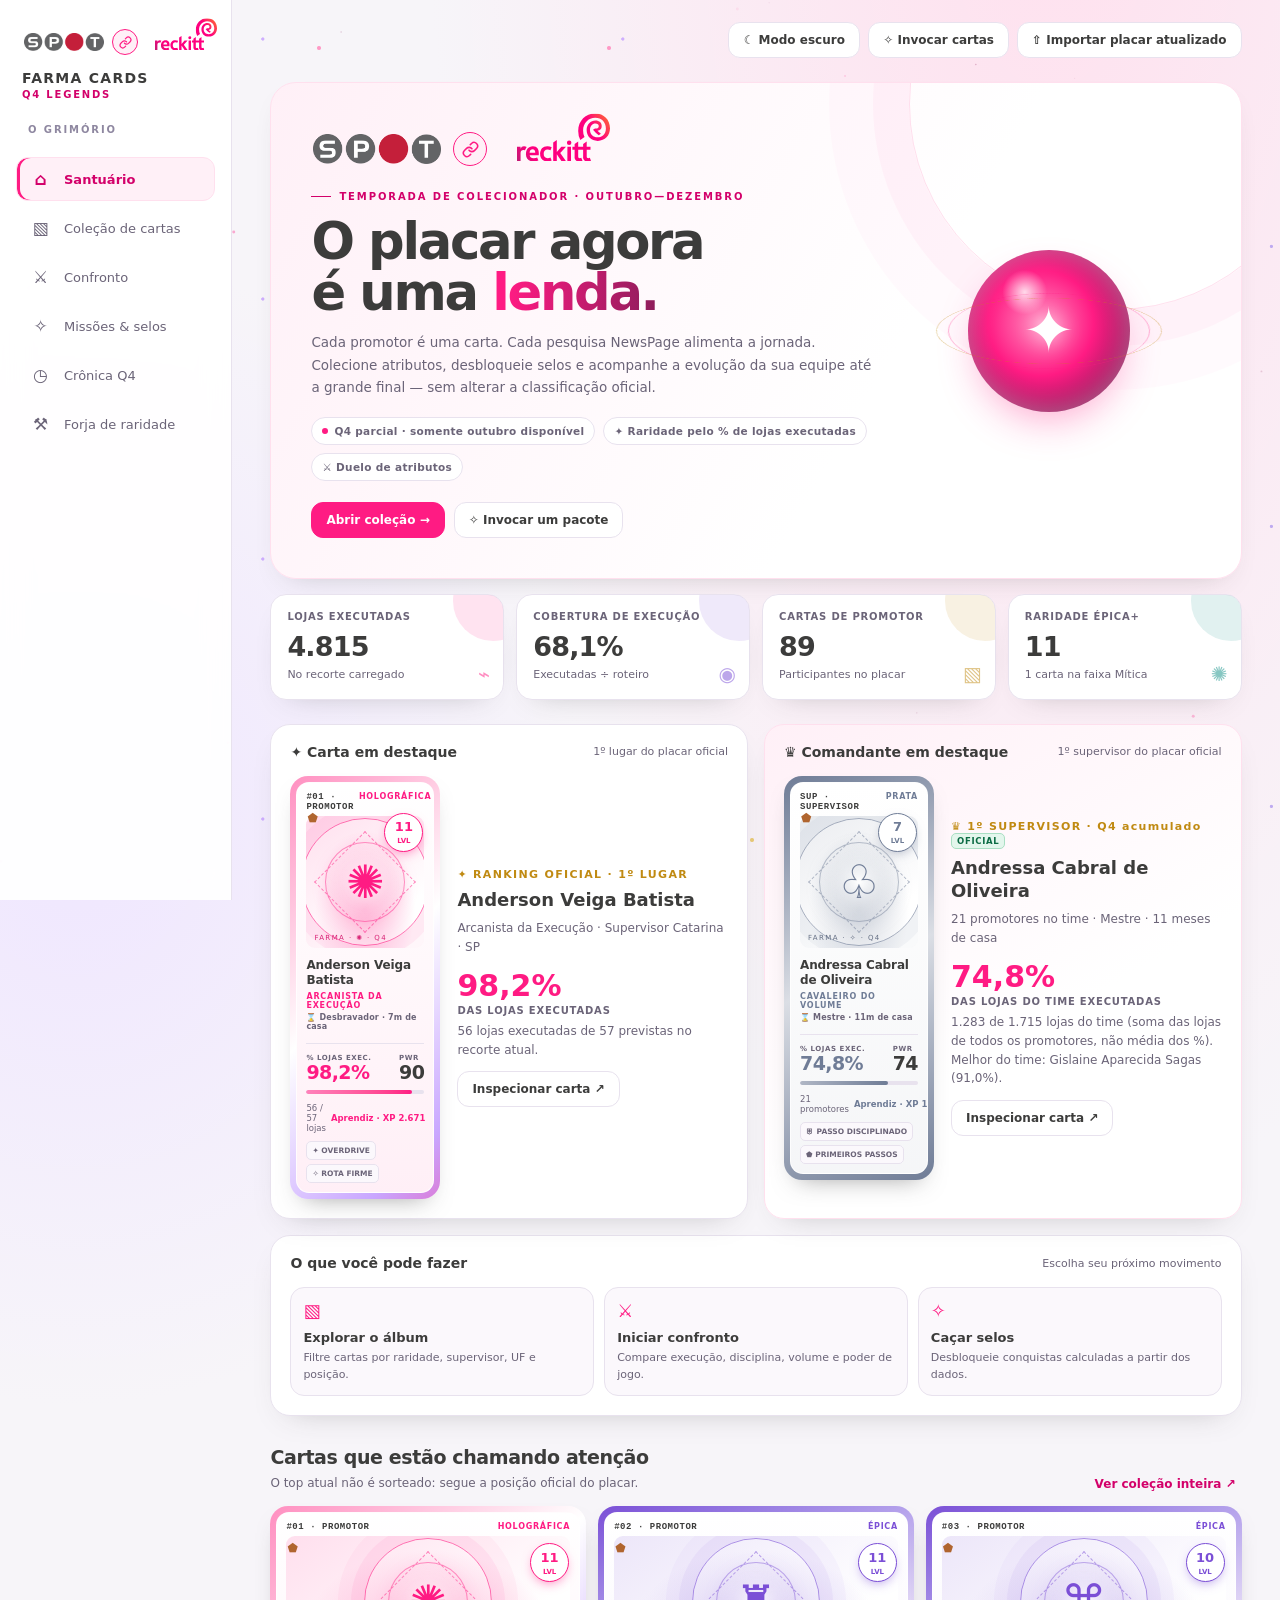
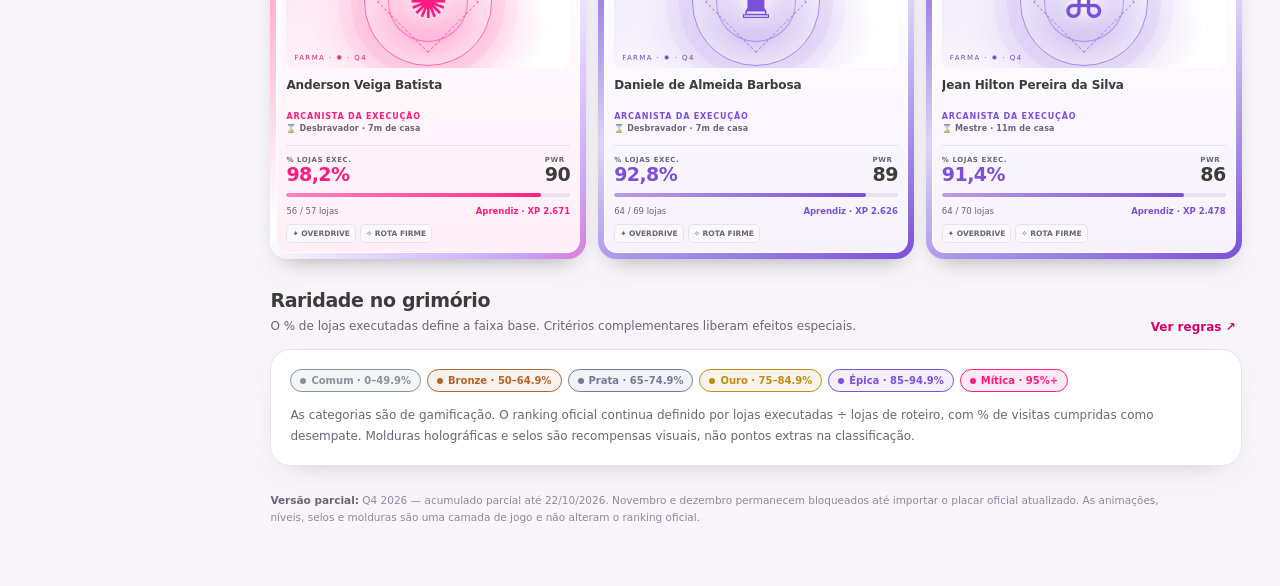
==== site/cards/index.html @ 42ad40cf "Farma Cards: tempo de casa, supervisor Top 1, modo escuro e ajustes visuais - Supervisor Top 1 em de" ====
<!doctype html>
<html lang="pt-BR">
<head>
<meta charset="utf-8"><meta name="viewport" content="width=device-width,initial-scale=1,viewport-fit=cover">
<meta name="theme-color" content="#FF1B83">
<link rel="icon" type="image/svg+xml" href="[data-uri]">
<title>Farma Cards Q4</title>
<style>
/* Farma Cards v2: tema claro Reckitt. Fundo cinza-lilás claro, painéis brancos, rosa Reckitt como acento,
   texto grafite; cada raridade tem uma cor legível sobre branco (--rc). Mesmos nomes de classe do v1. */
:root{
  --surface:#FFFFFF;--glow1:#FFE0EE;--glow2:#EFE6FF;--bg:#F7F5F9;--bg2:#FFFFFF;--panel:#FFFFFF;--panel2:#FBF8FC;--tint:#FFF0F7;--tint2:#FFE0EE;
  --line:#E8E2EE;--line2:#D9D0E2;--text:#3C3C3B;--muted:#6B6478;--muted2:#8E87A0;
  --pink:#FF1B83;--pink-deep:#D3006A;--rose:#FF8FC0;--plum:#8C1D5A;--coral:#FF6B61;--gold:#C08A12;--violet:#7B4FD6;--teal:#0F8F86;--green:#0F9D63;
  --radius:18px;--shadow:0 12px 30px -20px rgba(60,60,59,.35);--shadow-lg:0 22px 50px -26px rgba(60,60,59,.45);
  --font:"Segoe UI",system-ui,-apple-system,BlinkMacSystemFont,Roboto,"Helvetica Neue",Arial,sans-serif;
  --mono:ui-monospace,"Cascadia Mono",Consolas,monospace;
  color-scheme:light;
}
*{box-sizing:border-box}
html{scroll-behavior:smooth}
body{margin:0;min-height:100vh;color:var(--text);font-family:var(--font);background:radial-gradient(ellipse at 82% -8%,var(--glow1) 0,transparent 42%),radial-gradient(ellipse at 6% 38%,var(--glow2) 0,transparent 30%),var(--bg);overflow-x:hidden}
button,input,select{font:inherit}
button{cursor:pointer}
button:focus-visible,input:focus-visible,select:focus-visible,.player-card:focus-visible{outline:2px solid var(--pink);outline-offset:3px}
.ambient{pointer-events:none;position:fixed;inset:0;z-index:0;opacity:var(--amb-op,.9);background-image:radial-gradient(2.5px 2.5px at 10% 20%,#FF8FC0 60%,transparent),radial-gradient(2px 2px at 73% 15%,#C9A7FF 60%,transparent),radial-gradient(2.5px 2.5px at 43% 67%,#FF1B83aa 60%,transparent),radial-gradient(3px 3px at 84% 72%,#FF8FC0 60%,transparent),radial-gradient(2px 2px at 26% 88%,#B9A3F0 60%,transparent),radial-gradient(2.5px 2.5px at 60% 40%,#E8C76A 60%,transparent);background-size:290px 240px,360px 260px,440px 330px,510px 390px,390px 280px,470px 350px;animation:starDrift 38s linear infinite}
@keyframes starDrift{to{background-position:290px -240px,-360px 260px,440px -330px,-510px 390px,390px -280px,470px -350px}}
.app{position:relative;z-index:1;display:grid;grid-template-columns:232px minmax(0,1fr);min-height:100vh}

/* barra lateral */
.sidebar{height:100vh;position:sticky;top:0;padding:22px 16px;border-right:1px solid var(--line);background:color-mix(in srgb,var(--surface) 93%,transparent);backdrop-filter:blur(14px);display:flex;flex-direction:column;gap:22px;z-index:5}
.brand{display:grid;gap:10px;padding:2px 6px}
.brand-logos{display:flex;align-items:center;gap:6px}
/* os dois logos no mesmo selo, do mesmo tamanho; cada logo ocupa o mesmo espaço dentro dele */
.logo-chip{flex:0 0 auto;box-sizing:border-box;width:var(--logo-w,84px);height:var(--logo-h,36px);padding:2px;background:none;border:0;display:flex;align-items:center;justify-content:center;overflow:visible}
.logo-chip img{display:block;width:100%;height:100%;object-fit:contain;min-width:0;min-height:0}
.logo-chip img[alt="Reckitt"]{transform:translateY(-24%)}
.uniao{flex:0 0 auto;width:26px;height:26px;border-radius:50%;display:grid;place-items:center;background:var(--tint);border:1.5px solid var(--pink);color:var(--pink)}
.uniao svg{width:13px;height:13px}
.brand-copy b{display:block;font-size:14px;letter-spacing:.09em;color:var(--text)}
.brand-copy span{display:block;color:var(--pink-deep);font-size:10px;letter-spacing:.18em;margin-top:3px;font-weight:700}
.side-label{font-size:10px;color:var(--muted2);letter-spacing:.19em;font-weight:800;padding:0 12px;text-transform:uppercase}
.nav{display:grid;gap:5px}
.nav-btn{border:1px solid transparent;background:transparent;color:var(--muted);border-radius:12px;padding:11px 12px;display:flex;align-items:center;gap:12px;text-align:left;font-size:13px;transition:.2s}
.nav-btn .ico{width:23px;text-align:center;font-size:17px}
.nav-btn:hover{background:var(--tint);color:var(--text)}
.nav-btn.active{background:var(--tint);border-color:var(--tint2);color:var(--pink-deep);font-weight:700;box-shadow:inset 3px 0 var(--pink)}
.side-bottom{margin-top:auto;display:grid;gap:10px}
.season-chip{border:1px solid var(--tint2);background:linear-gradient(145deg,var(--tint),var(--surface));border-radius:16px;padding:13px}
.season-chip small{display:block;color:var(--pink-deep);font-size:10px;letter-spacing:.15em;font-weight:700}
.season-chip b{display:block;margin-top:6px;font-size:16px}
.season-chip span{display:block;color:var(--muted);font-size:11px;line-height:1.5;margin-top:5px}

/* conteúdo */
.main{padding:22px clamp(16px,3vw,40px) 60px;min-width:0}
.topbar{display:flex;align-items:center;justify-content:space-between;gap:18px;margin-bottom:24px}
.crumb{color:var(--muted);font-size:12px;display:flex;gap:8px;align-items:center}
.crumb strong{color:var(--text);font-weight:700}
.actions{display:flex;gap:8px;flex-wrap:wrap}
.btn{border:1px solid var(--line);color:var(--text);background:var(--surface);border-radius:12px;padding:10px 14px;font-size:12px;font-weight:700;transition:transform .18s,border .18s,background .18s;box-shadow:var(--shadow)}
.btn:hover{transform:translateY(-2px);border-color:var(--line2);background:var(--panel2)}
.btn.primary{border-color:var(--pink);background:var(--pink);color:#FFFFFF}
.btn.primary:hover{background:var(--pink-deep);border-color:var(--pink-deep)}
.btn.gold{background:#FFF6DC;border-color:#E8C76A;color:#7A5608}
.btn.subtle{background:transparent;box-shadow:none}
.btn:disabled{opacity:.45;cursor:not-allowed;transform:none}
.page{display:none;animation:pageIn .35s ease both}
.page.active{display:block}
@keyframes pageIn{from{transform:translateY(8px)}to{transform:translateY(0)}}
.eyebrow{display:flex;align-items:center;gap:8px;color:var(--pink-deep);font-size:10px;letter-spacing:.19em;text-transform:uppercase;font-weight:800}
.eyebrow:before{content:"";width:20px;height:1px;background:currentColor}

/* hero */
.hero{position:relative;overflow:hidden;border:1px solid var(--tint2);background:linear-gradient(120deg,var(--tint) 0%,var(--surface) 62%);border-radius:26px;padding:clamp(22px,4vw,40px);min-height:260px;display:grid;grid-template-columns:minmax(0,1.3fr) minmax(180px,.7fr);gap:22px;align-items:center;box-shadow:var(--shadow)}
.hero:after{content:"";position:absolute;right:-80px;top:-185px;width:410px;height:410px;border:1px solid #FF1B8322;border-radius:50%;box-shadow:0 0 0 36px #FF1B8308,0 0 0 80px #FF1B8305;pointer-events:none}
.hero-content{position:relative;z-index:2;min-width:0}
.hero-logos{display:flex;align-items:center;gap:10px;margin-bottom:16px;--logo-w:132px;--logo-h:52px}
.hero-logos .logo-chip{padding:2px}
.hero-logos .uniao{width:34px;height:34px}
.hero-logos .uniao svg{width:17px;height:17px}
.hero h1{font-size:clamp(30px,4vw,52px);line-height:1;letter-spacing:-.045em;margin:14px 0 13px;max-width:660px;color:var(--text);text-wrap:balance}
.hero h1 .gradient{background:linear-gradient(92deg,var(--pink) 10%,var(--plum));-webkit-background-clip:text;background-clip:text;color:transparent}
.hero p{color:var(--muted);line-height:1.65;font-size:13.5px;max-width:590px;margin:0}
.hero-visual{position:relative;z-index:1;min-height:185px;display:grid;place-items:center}
.magic-orb{position:relative;width:162px;height:162px;border-radius:50%;background:radial-gradient(circle at 35% 26%,color-mix(in srgb,var(--surface) 80%,transparent) 0,transparent 14%),radial-gradient(circle at 45% 45%,#FF8FC0 0%,#FF1B83 42%,#8C1D5A 78%);box-shadow:0 18px 40px -12px #FF1B8366,inset 0 0 26px #FFFFFF55;animation:orbFloat 5s ease-in-out infinite}
.magic-orb:before,.magic-orb:after{content:"";position:absolute;inset:-20px;border:1px solid #FF1B8355;border-radius:50%;transform:rotateX(68deg) rotateZ(-19deg);animation:orbit 12s linear infinite}
.magic-orb:after{inset:-32px;transform:rotateX(73deg) rotateZ(48deg);border-color:#C08A1266;animation-duration:17s;animation-direction:reverse}
.orb-core{position:absolute;inset:0;display:grid;place-items:center;font-size:62px;color:#FFFFFF;filter:drop-shadow(0 0 10px #FFFFFF99)}
@keyframes orbFloat{0%,100%{transform:translateY(0)}50%{transform:translateY(-9px)}}
@keyframes orbit{to{rotate:360deg}}
.hero-rune{position:absolute;top:18px;right:16px;color:var(--gold);font-size:10px;letter-spacing:.22em;writing-mode:vertical-rl}
.tag-row{display:flex;gap:8px;flex-wrap:wrap;margin-top:19px}
.tag{display:inline-flex;align-items:center;gap:6px;padding:7px 10px;border-radius:999px;background:var(--surface);border:1px solid var(--line);color:var(--muted);font-size:10.5px;font-weight:700;letter-spacing:.03em}
.tag .dot{width:6px;height:6px;border-radius:50%;background:var(--pink)}
.notice{margin:15px 0 0;padding:12px 15px;background:#FFF8E6;border:1px solid #F1D99A;border-radius:12px;color:#6E5410;font-size:12px;line-height:1.6}
.notice strong{color:#5A4205}
.section-head{display:flex;justify-content:space-between;align-items:end;gap:15px;margin:30px 0 14px}
.section-head h2{font-size:19px;letter-spacing:-.02em;margin:0}
.section-head p{margin:6px 0 0;color:var(--muted);font-size:12px;line-height:1.5}
.mini-link{border:0;background:transparent;color:var(--pink-deep);font-size:12px;font-weight:800}
.mini-link:hover{color:var(--pink)}

/* números e painéis */
.stat-grid{display:grid;grid-template-columns:repeat(4,minmax(0,1fr));gap:12px;margin-top:15px}
.stat{border:1px solid var(--line);background:var(--surface);border-radius:16px;padding:16px;position:relative;overflow:hidden;box-shadow:var(--shadow);min-width:0}
.stat:after{content:"";position:absolute;width:80px;height:80px;border-radius:50%;right:-30px;top:-34px;background:var(--glow,var(--pink));opacity:.12}
.stat .label{font-size:10px;color:var(--muted);letter-spacing:.08em;text-transform:uppercase;font-weight:700}
.stat strong{display:block;font-size:27px;letter-spacing:-.03em;margin-top:9px;font-variant-numeric:tabular-nums;color:var(--text)}
.stat small{display:block;color:var(--muted);font-size:11px;margin-top:5px;line-height:1.4}
.stat .icon{position:absolute;right:13px;bottom:13px;font-size:20px;opacity:.5;color:var(--glow,var(--pink))}
.split{display:grid;grid-template-columns:minmax(280px,.8fr) minmax(0,1.2fr);gap:16px;margin-top:24px}
.panel{border:1px solid var(--line);background:var(--surface);border-radius:20px;padding:19px;min-width:0;box-shadow:var(--shadow)}
.panel-head{display:flex;align-items:center;justify-content:space-between;gap:12px;margin-bottom:16px}
.panel-head h3{font-size:14px;margin:0}
.panel-head span{font-size:11px;color:var(--muted)}
.leader-zone{display:flex;gap:17px;align-items:center}
.leader-zone .leader-card-mini{width:150px;flex-shrink:0}
.leader-copy{min-width:0}
.leader-copy .rank{color:var(--gold);font-size:11px;font-weight:800;letter-spacing:.12em}
.leader-copy h3{font-size:18px;line-height:1.25;margin:8px 0}
.leader-copy p{font-size:12px;color:var(--muted);line-height:1.55;margin:0}
.leader-copy .big-score{font-size:30px;color:var(--pink);font-weight:800;margin-top:12px;font-variant-numeric:tabular-nums}
.leader-copy .big-score small{display:block;font-size:10px;color:var(--muted);letter-spacing:.08em;margin-top:2px}
.quick-grid{display:grid;grid-template-columns:repeat(3,minmax(0,1fr));gap:10px}
.quick{border:1px solid var(--line)!important;background:var(--panel2);border-radius:14px;padding:12px;text-align:left;color:inherit}
.quick:hover{border-color:var(--tint2)!important;background:var(--tint)}
.quick .qicon{font-size:18px;color:var(--pink)}
.quick b{display:block;font-size:13px;margin:9px 0 5px}
.quick p{color:var(--muted);font-size:11px;line-height:1.5;margin:0}
.rarity-legend{display:flex;gap:6px;flex-wrap:wrap}
.rarity-chip{display:inline-flex;align-items:center;gap:5px;border:1px solid var(--rc,var(--line2));border-radius:99px;padding:5px 9px;font-size:10px;font-weight:800;color:var(--rc,var(--muted));background:color-mix(in srgb,var(--rc,#999) 9%,var(--surface));white-space:nowrap}
.rarity-chip i{width:6px;height:6px;border-radius:50%;background:currentColor}
.rarity-common{--rc:#8A8F9E}.rarity-bronze{--rc:#B0652F}.rarity-silver{--rc:#6F7C96}.rarity-gold{--rc:#C08A12}.rarity-epic{--rc:#7B4FD6}.rarity-mythic{--rc:#FF1B83}

/* cartas */
.card-grid{display:grid;grid-template-columns:repeat(4,minmax(0,1fr));gap:16px}
.card-grid.compact{grid-template-columns:repeat(3,minmax(0,1fr));gap:12px}
.player-card{position:relative;display:block;width:100%;text-align:left;color:var(--text);padding:0;border:0;background:transparent;perspective:900px;min-width:0;border-radius:18px}
.card-inner{position:relative;border-radius:18px;padding:6px;background:linear-gradient(155deg,var(--rc,#8A8F9E),color-mix(in srgb,var(--rc,#8A8F9E) 25%,var(--surface)) 48%,var(--rc,#8A8F9E));box-shadow:0 12px 24px -14px rgba(60,60,59,.5);transition:transform .22s,box-shadow .22s;transform-style:preserve-3d;overflow:hidden}
.player-card:hover .card-inner{transform:translateY(-6px) rotateX(2deg) rotateY(-2deg);box-shadow:0 18px 30px -14px rgba(60,60,59,.55),0 0 0 1px var(--rc,#aaa)}
.card-inner:before{content:"";position:absolute;inset:0;opacity:.5;background:linear-gradient(112deg,transparent 14%,color-mix(in srgb,var(--surface) 80%,transparent) 21%,transparent 31%);transform:translateX(-150%);pointer-events:none;z-index:3}
.player-card:hover .card-inner:before{animation:shine .85s ease}
.player-card.mythic .card-inner,.player-card.foil .card-inner{background:linear-gradient(135deg,#FF8FC0,var(--surface) 22%,#C9A7FF 40%,#FF1B83 58%,#FFE29A 76%,#FF8FC0);background-size:220% 220%;animation:holo 6s ease-in-out infinite}
@keyframes holo{0%,100%{background-position:0% 50%}50%{background-position:100% 50%}}
@keyframes shine{to{transform:translateX(160%)}}
.card-face{position:relative;z-index:1;border-radius:13px;border:1px solid #FFFFFFcc;overflow:hidden;min-height:285px;background:linear-gradient(180deg,var(--surface) 0%,color-mix(in srgb,var(--rc,#8A8F9E) 7%,var(--surface)) 100%);padding:11px;display:flex;flex-direction:column}
.player-card.compact .card-face{min-height:245px;padding:9px}
.card-top{display:flex;justify-content:space-between;align-items:start;gap:5px;position:relative;z-index:2}
.card-rank{font-family:var(--mono);color:var(--text);font-size:9px;letter-spacing:.06em;font-weight:800}
.card-rarity-label{text-transform:uppercase;font-size:8px;letter-spacing:.09em;color:var(--rc,var(--muted));font-weight:900;text-align:right}
.card-level{position:absolute;right:10px;top:30px;z-index:3;width:39px;height:39px;display:grid;place-items:center;border:1.5px solid var(--rc,#aaa);border-radius:50%;background:var(--surface);color:var(--rc,var(--text));font-size:13px;font-weight:900;box-shadow:0 4px 12px -4px color-mix(in srgb,var(--rc,#999) 60%,transparent)}
.card-art{position:relative;display:grid;place-items:center;height:132px;margin:4px 0 10px;overflow:hidden;border-radius:9px;background:radial-gradient(ellipse at 50% 70%,color-mix(in srgb,var(--rc,#8A8F9E) 30%,var(--surface)),transparent 60%),linear-gradient(145deg,color-mix(in srgb,var(--rc,#8A8F9E) 14%,var(--surface)),var(--surface) 75%)}
.card-art:before{content:"";position:absolute;width:126px;height:126px;border:1px solid color-mix(in srgb,var(--rc,#999) 60%,transparent);border-radius:50%;box-shadow:0 0 0 13px color-mix(in srgb,var(--rc,#999) 6%,transparent),0 0 0 26px color-mix(in srgb,var(--rc,#999) 4%,transparent);animation:slowSpin 24s linear infinite}
.card-art:after{content:"";position:absolute;width:70px;height:70px;border:1px dashed color-mix(in srgb,var(--rc,#999) 50%,transparent);transform:rotate(45deg);animation:slowSpin 19s linear infinite reverse}
.sigil{position:relative;z-index:2;width:86px;height:86px;display:grid;place-items:center;font-size:46px;color:var(--rc,var(--pink));filter:drop-shadow(0 4px 8px color-mix(in srgb,var(--rc,#999) 40%,transparent));animation:sigilFloat 4s ease-in-out infinite}
.sigil:before{content:"";position:absolute;inset:3px;border-radius:50%;border:1px solid color-mix(in srgb,var(--rc,#999) 45%,transparent);background:radial-gradient(circle,var(--surface),transparent 72%);z-index:-1}
.rune-label{position:absolute;bottom:6px;left:8px;font-size:7px;letter-spacing:.2em;color:color-mix(in srgb,var(--rc,#999) 80%,#3C3C3B);text-transform:uppercase}
.card-name{font-size:12px;font-weight:800;line-height:1.25;min-height:30px;max-height:31px;overflow:hidden;letter-spacing:-.01em;color:var(--text)}
.card-title{color:var(--rc,var(--pink-deep));font-size:8px;letter-spacing:.1em;font-weight:900;text-transform:uppercase;margin-top:4px}
.card-statline{display:flex;justify-content:space-between;align-items:end;margin-top:12px;padding-top:10px;border-top:1px solid var(--line);gap:7px}
.card-statline small{display:block;color:var(--muted);font-size:7px;letter-spacing:.08em;font-weight:700}
.card-statline strong{display:block;font-size:19px;line-height:1.15;letter-spacing:-.03em;font-variant-numeric:tabular-nums}
.card-statline .power strong{color:var(--text)}
.card-statline .np strong{color:var(--rc,var(--pink))}
.card-progress{height:4px;border-radius:9px;background:var(--line);overflow:hidden;margin-top:7px}
.card-progress span{display:block;height:100%;background:linear-gradient(90deg,color-mix(in srgb,var(--rc,#999) 55%,var(--surface)),var(--rc,var(--pink)));border-radius:9px}
.card-footer{display:flex;justify-content:space-between;align-items:center;gap:5px;margin-top:9px;color:var(--muted);font-size:8.5px}
.card-seal{font-size:8.5px;color:var(--rc,var(--text));white-space:nowrap;font-weight:700}
.card-badges{display:flex;gap:4px;flex-wrap:wrap;margin-top:8px}
.mini-badge{font-size:7.5px;color:var(--muted);background:var(--panel2);border:1px solid var(--line);border-radius:5px;padding:4px 5px;white-space:nowrap;font-weight:700}
.card-locked{position:absolute;inset:0;background:color-mix(in srgb,var(--surface) 69%,transparent);display:grid;place-items:center;text-align:center;z-index:6;border-radius:18px;backdrop-filter:blur(2px);color:var(--muted);font-size:10px;font-weight:800;letter-spacing:.08em}
.empty-state{padding:35px;text-align:center;color:var(--muted);border:1px dashed var(--line2);border-radius:16px;font-size:12px;background:var(--surface)}
@keyframes slowSpin{to{transform:rotate(360deg)}}
@keyframes sigilFloat{0%,100%{transform:translateY(0) rotate(-3deg)}50%{transform:translateY(-4px) rotate(3deg)}}

/* coleção / filtros */
.page-title{display:flex;justify-content:space-between;align-items:end;gap:18px;margin-bottom:20px}
.page-title h1{font-size:clamp(27px,4vw,40px);letter-spacing:-.04em;margin:8px 0;color:var(--text)}
.page-title p{color:var(--muted);font-size:12.5px;line-height:1.6;max-width:730px;margin:0}
.filter-bar{display:flex;gap:9px;flex-wrap:wrap;align-items:center;padding:12px;border:1px solid var(--line);background:var(--surface);border-radius:16px;margin-bottom:16px;box-shadow:var(--shadow)}
.control{background:var(--panel2);color:var(--text);border:1px solid var(--line);border-radius:10px;padding:10px 11px;font-size:12px;min-height:38px}
.control::placeholder{color:var(--muted2)}
.filter-bar .search{flex:1;min-width:180px;font-size:16px}
.filter-bar .control{max-width:100%}
.result-count{font-size:11px;color:var(--muted);margin-left:auto}
.view-segment{display:flex;gap:4px;background:var(--panel2);border:1px solid var(--line);padding:4px;border-radius:10px}
.view-segment button{border:0;background:transparent;color:var(--muted);padding:7px 10px;border-radius:7px;font-size:11px}
.view-segment button.active{background:var(--pink);color:#FFFFFF}
.list-grid{display:grid;grid-template-columns:repeat(2,minmax(0,1fr));gap:10px}
.list-row{display:flex;gap:12px;align-items:center;border:1px solid var(--line);background:var(--surface);border-radius:14px;padding:10px;text-align:left;color:var(--text);width:100%;min-width:0}
.list-row:hover{border-color:var(--rc);background:color-mix(in srgb,var(--rc,#999) 5%,var(--surface))}
.list-avatar{width:48px;height:62px;display:grid;place-items:center;flex-shrink:0;border-radius:9px;border:1.5px solid var(--rc);background:color-mix(in srgb,var(--rc,#999) 10%,var(--surface));font-size:22px;color:var(--rc)}
.list-main{min-width:0;flex:1}
.list-main strong{display:block;font-size:12.5px;white-space:nowrap;overflow:hidden;text-overflow:ellipsis}
.list-main small{display:block;color:var(--muted);font-size:10.5px;margin-top:5px}
.list-percent{text-align:right}
.list-percent b{display:block;color:var(--rc);font-size:16px;font-variant-numeric:tabular-nums}
.list-percent small{color:var(--muted);font-size:9.5px}

/* confronto */
.duel-selects{display:grid;grid-template-columns:1fr auto 1fr;align-items:end;gap:15px;margin:4px 0 20px}
.select-wrap label{display:block;font-size:10px;color:var(--muted);margin-bottom:8px;text-transform:uppercase;letter-spacing:.1em;font-weight:700}
.select-wrap select{width:100%}
.versus-mark{width:48px;height:48px;display:grid;place-items:center;border-radius:50%;background:var(--pink);color:#FFFFFF;font-weight:900;box-shadow:0 10px 20px -8px #FF1B8399}
.duel-result{display:grid;grid-template-columns:1fr 1fr;gap:14px}
.fighter{border:1px solid var(--line);background:var(--surface);border-radius:20px;padding:17px;overflow:hidden;box-shadow:var(--shadow);border-top:4px solid var(--rc)}
.fighter-head{display:flex;justify-content:space-between;gap:8px;align-items:center}
.fighter-head b{font-size:14px}
.fighter-head small{color:var(--muted);font-size:10.5px}
.power-meter{margin:17px 0;padding:17px;background:var(--panel2);border:1px solid var(--line);border-radius:14px;text-align:center}
.power-meter strong{font-size:35px;letter-spacing:-.05em}
.power-meter span{display:block;color:var(--muted);font-size:9.5px;letter-spacing:.15em;margin-top:3px}
.metric-compare{display:grid;gap:12px}
.metric-row{display:grid;grid-template-columns:90px 1fr 70px;gap:9px;align-items:center;font-size:11px}
.metric-row .value{text-align:right;font-weight:800;font-variant-numeric:tabular-nums;color:var(--pink-deep)}
.duel-track{height:8px;border-radius:9px;background:var(--line);overflow:hidden}
.duel-fill{height:100%;border-radius:9px;background:var(--pink);transition:width .5s}
.battle-outcome{margin-top:14px;padding:14px;background:var(--tint);border:1px solid var(--tint2);border-radius:13px;font-size:12.5px;line-height:1.6;color:var(--text)}

/* missões e crônica */
.quest-grid{display:grid;grid-template-columns:repeat(3,minmax(0,1fr));gap:13px}
.quest{position:relative;border:1px solid var(--line);border-radius:18px;padding:17px;background:var(--surface);overflow:hidden;box-shadow:var(--shadow)}
.quest.locked{opacity:.6}
.quest-symbol{width:43px;height:43px;border:1.5px solid var(--quest,var(--violet));border-radius:13px;display:grid;place-items:center;font-size:20px;color:var(--quest,var(--violet));background:color-mix(in srgb,var(--quest,#7B4FD6) 10%,var(--surface))}
.quest h3{font-size:13.5px;margin:14px 0 6px}
.quest p{font-size:11px;color:var(--muted);line-height:1.6;margin:0;min-height:48px}
.quest-bottom{display:flex;justify-content:space-between;align-items:center;gap:7px;margin-top:15px}
.quest-bottom span{font-size:10px;color:var(--quest,var(--violet));font-weight:800}
.quest-progress{height:6px;background:var(--line);border-radius:9px;overflow:hidden;margin-top:10px}
.quest-progress span{height:100%;display:block;background:var(--quest,var(--violet));border-radius:9px}
.month-track{position:relative;display:grid;grid-template-columns:repeat(3,1fr);gap:14px;margin:22px 0 18px}
.month-track:before{content:"";position:absolute;top:27px;left:11%;right:11%;height:2px;background:linear-gradient(90deg,var(--pink),var(--line2))}
.month-node{position:relative;z-index:1;border:1px solid var(--line);border-radius:17px;background:var(--surface);padding:14px;min-height:126px;text-align:left;color:var(--text);box-shadow:var(--shadow)}
.month-node .node-orb{width:26px;height:26px;border:2px solid var(--line2);background:var(--surface);border-radius:50%;display:grid;place-items:center;font-size:11px;margin:0 auto 15px;color:var(--muted)}
.month-node .month-name{text-align:center;font-weight:800;font-size:13px}
.month-node .month-state{text-align:center;font-size:10px;color:var(--muted);margin-top:7px;line-height:1.5}
.month-node.available{border-color:var(--tint2);background:linear-gradient(145deg,var(--tint),var(--surface))}
.month-node.available .node-orb{background:var(--pink);border-color:var(--pink);color:#FFFFFF}
.month-node.future{opacity:.62;cursor:not-allowed}
.month-results{border:1px solid var(--line);background:var(--surface);border-radius:18px;padding:17px;box-shadow:var(--shadow)}
.month-results h3{margin:0;font-size:14px}
.month-results p{color:var(--muted);font-size:12px;line-height:1.6}
.rank-line{display:grid;grid-template-columns:36px 1fr 75px;gap:10px;align-items:center;padding:10px 0;border-bottom:1px solid var(--line)}
.rank-line:last-child{border-bottom:0}
.rank-pos{color:var(--gold);font-size:12px;font-weight:800}
.rank-name{font-size:12px;font-weight:700;min-width:0;overflow:hidden;text-overflow:ellipsis;white-space:nowrap}
.rank-bar{height:5px;background:var(--line);margin-top:6px;border-radius:9px;overflow:hidden}
.rank-bar span{display:block;height:100%;background:var(--pink)}
.rank-percent{text-align:right;font-size:12.5px;font-weight:800;color:var(--pink-deep);font-variant-numeric:tabular-nums}

/* forja (só leitura) */
.forge-grid{display:grid;grid-template-columns:minmax(0,1fr) minmax(0,1fr);gap:15px}
.setting-row{display:grid;grid-template-columns:minmax(0,1fr) 92px;align-items:center;gap:12px;padding:13px 0;border-bottom:1px solid var(--line)}
.setting-row:last-child{border-bottom:0}
.setting-row strong{display:block;font-size:12px}
.setting-row small{display:block;color:var(--muted);font-size:10.5px;margin-top:5px;line-height:1.5}
.setting-row .val{justify-self:end;font-weight:800;font-size:15px;color:var(--pink-deep);font-variant-numeric:tabular-nums;background:var(--tint);border:1px solid var(--tint2);border-radius:9px;padding:6px 10px}
.setting-row .val.off{color:var(--muted);background:var(--panel2);border-color:var(--line)}
.rule-explain{color:var(--muted);font-size:12px;line-height:1.7}
.rule-explain strong{color:var(--text)}
.formula{padding:14px;border-radius:13px;background:var(--panel2);border:1px dashed var(--line2);color:var(--text);font-size:12px;line-height:1.8;margin-top:12px}

/* modais, pacote, aviso */
.modal{position:fixed;inset:0;z-index:40;display:grid;place-items:center;background:#3C3C3B66;backdrop-filter:blur(8px);padding:18px;overflow:auto}
.modal[hidden]{display:none}
.modal-box{position:relative;width:min(800px,100%);max-height:calc(100vh - 36px);overflow:auto;border:1px solid var(--line);background:var(--surface);border-radius:24px;box-shadow:var(--shadow-lg);animation:modalIn .32s cubic-bezier(.18,.8,.25,1) both;padding:19px}
.modal-box.wide{width:min(1000px,100%)}
@keyframes modalIn{from{transform:translateY(15px) scale(.97)}to{transform:none}}
.modal-head{display:flex;justify-content:space-between;align-items:center;gap:12px;margin-bottom:14px}
.modal-head h2{font-size:17px;margin:0}
.xbtn{width:34px;height:34px;border:1px solid var(--line);border-radius:10px;color:var(--text);background:var(--panel2);font-size:18px}
.detail-layout{display:grid;grid-template-columns:220px minmax(0,1fr);gap:21px;align-items:start}
.detail-card-wrap{perspective:1100px}
.detail-card-3d{position:relative;transition:transform .65s cubic-bezier(.2,.8,.2,1);transform-style:preserve-3d}
.detail-card-3d.flipped{transform:rotateY(180deg)}
.detail-side{backface-visibility:hidden}
.detail-back{position:absolute;inset:0;transform:rotateY(180deg);backface-visibility:hidden;border:2px solid var(--rc);border-radius:20px;background:radial-gradient(ellipse at center,color-mix(in srgb,var(--rc,#999) 18%,var(--surface)),var(--surface) 70%);padding:18px;display:flex;flex-direction:column;justify-content:space-between;min-height:360px;overflow:hidden}
.detail-back .back-sigil{font-size:88px;text-align:center;color:var(--rc)}
.detail-back p{font-size:11.5px;color:var(--text);line-height:1.7}
.detail-back .seal{font-size:10px;color:var(--rc);text-align:center;letter-spacing:.15em;font-weight:900}
.detail-stats h3{font-size:22px;margin:4px 0 8px;letter-spacing:-.03em}
.detail-stats .sup-line{color:var(--muted);font-size:12px}
.detail-attributes{display:grid;grid-template-columns:1fr 1fr;gap:9px;margin:13px 0}
.attribute{padding:11px;border:1px solid var(--line);border-radius:12px;background:var(--panel2)}
.attribute span{display:block;color:var(--muted);font-size:9.5px;letter-spacing:.08em;font-weight:700}
.attribute b{display:block;font-size:20px;margin-top:6px;font-variant-numeric:tabular-nums}
.detail-section-title{font-size:10.5px;color:var(--pink-deep);letter-spacing:.13em;text-transform:uppercase;margin:18px 0 9px;font-weight:800}
.detail-actions{display:flex;gap:8px;flex-wrap:wrap;margin-top:15px}
.modal-card-scroll{max-height:calc(100vh - 90px);overflow:auto}
.pack-scene{text-align:center;padding:12px 0 7px}
.pack-spark{font-size:39px;color:var(--pink);animation:packSpark 1.1s ease-in-out infinite alternate;display:inline-block}
.pack-scene h2{font-size:26px;letter-spacing:-.03em;margin:8px 0}
.pack-scene p{font-size:12px;color:var(--muted);line-height:1.6;max-width:570px;margin:0 auto}
.pack-cards{display:grid;grid-template-columns:repeat(3,minmax(0,1fr));gap:14px;margin:23px auto;max-width:710px}
.pack-slot{border:1px dashed var(--line2);border-radius:18px;padding:8px;min-height:260px;background:var(--panel2);display:grid;place-items:center;position:relative;overflow:hidden}
.pack-cover{width:100%;min-height:245px;border-radius:12px;display:flex;flex-direction:column;align-items:center;justify-content:center;background:radial-gradient(circle,#FF1B8322,transparent 62%),linear-gradient(160deg,var(--surface),var(--tint));border:1px solid var(--tint2);color:var(--pink-deep);gap:10px;cursor:pointer}
.pack-cover .seal{font-size:48px;animation:orbit 12s linear infinite}
.pack-cover strong{font-size:11px;letter-spacing:.17em}
.pack-slot.revealed{animation:revealCard .65s cubic-bezier(.18,.8,.25,1) both}
@keyframes revealCard{0%{transform:rotateY(90deg) scale(.85)}100%{transform:rotateY(0) scale(1)}}
@keyframes packSpark{to{transform:rotate(14deg) scale(1.13)}}
.pack-footnote{font-size:11px;color:var(--muted);line-height:1.6}
.toast{position:fixed;z-index:90;bottom:23px;left:50%;transform:translate(-50%,20px);opacity:0;pointer-events:none;background:#2B2733;color:#FFFFFF;border-radius:14px;padding:12px 17px;box-shadow:var(--shadow-lg);font-size:12px;transition:.28s;max-width:calc(100% - 30px);text-align:center}
.toast.show{opacity:1;transform:translate(-50%,0)}
.footer-note{color:var(--muted2);font-size:10px;line-height:1.7;margin-top:34px;padding-top:15px;border-top:1px solid var(--line)}
.mobile-nav{display:none}

@media(max-width:1170px){.card-grid{grid-template-columns:repeat(3,minmax(0,1fr))}.card-grid.compact{grid-template-columns:repeat(3,minmax(0,1fr))}.stat-grid{grid-template-columns:repeat(2,minmax(0,1fr))}.quest-grid{grid-template-columns:repeat(2,minmax(0,1fr))}}
@media(max-width:900px){.app{grid-template-columns:76px minmax(0,1fr)}.sidebar{padding:18px 10px;align-items:center}.brand{padding:0}.brand-logos{flex-direction:column;gap:4px;--logo-w:56px;--logo-h:28px}.brand-logos .uniao{width:18px;height:18px;border-width:1px}.brand-logos .uniao svg{width:10px;height:10px}.brand-copy,.side-label,.nav-btn .nav-text,.season-chip{display:none}.nav{width:100%;margin-top:14px}.nav-btn{justify-content:center;padding:13px 7px}.nav-btn .ico{font-size:20px}.side-bottom{justify-items:center}.side-bottom .btn{width:48px;padding:10px 0;font-size:0}.side-bottom .btn:before{content:'⇧';font-size:17px}.hero{grid-template-columns:minmax(0,1fr) 180px}.split{grid-template-columns:1fr}.card-grid{grid-template-columns:repeat(3,minmax(0,1fr))}}
@media(max-width:620px){.app{display:block;padding-bottom:72px}.sidebar{display:none}.main{padding:14px max(14px,env(safe-area-inset-right,0px)) 35px max(14px,env(safe-area-inset-left,0px))}.topbar{align-items:flex-start;flex-direction:column;margin-bottom:16px}.actions{width:100%}.actions .btn{flex:1}.hero{grid-template-columns:1fr;min-height:0;padding:22px 18px}.hero-visual{position:absolute;right:-40px;top:70px;opacity:.22;transform:scale(.9)}.hero-content{position:relative;z-index:3}.hero h1{font-size:34px;max-width:340px}.hero p{max-width:370px}.hero:after{right:-160px}.hero-logos{--logo-w:104px;--logo-h:42px}.stat-grid{gap:8px}.stat{padding:12px}.stat strong{font-size:22px}.stat .label{font-size:9px}.stat small{font-size:10px}.section-head{align-items:start}.leader-zone{align-items:flex-start;gap:12px}.leader-zone .leader-card-mini{width:118px}.leader-copy h3{font-size:15px}.leader-copy .big-score{font-size:24px}.quick-grid{grid-template-columns:1fr}.quick{display:grid;grid-template-columns:30px minmax(0,1fr);column-gap:8px}.quick .qicon{grid-row:span 2}.quick b{margin:0}.quick p{margin-top:4px}.card-grid,.card-grid.compact{grid-template-columns:repeat(2,minmax(0,1fr));gap:10px}.card-face{min-height:266px;padding:8px}.card-art{height:116px}.card-name{font-size:11px}.card-statline strong{font-size:17px}.card-rarity-label{font-size:7px}.page-title{align-items:start;flex-direction:column}.filter-bar{gap:7px}.filter-bar .search{min-width:100%;flex:auto}.filter-bar .control{flex:1;min-width:calc(50% - 8px)}.result-count{width:100%;margin-left:0}.list-grid{grid-template-columns:1fr}.duel-selects{grid-template-columns:1fr;gap:12px}.versus-mark{margin:auto;width:36px;height:36px}.duel-result{grid-template-columns:1fr}.metric-row{grid-template-columns:72px 1fr 62px}.quest-grid{grid-template-columns:1fr}.month-track{gap:7px}.month-node{padding:10px 6px;min-height:118px}.month-node .month-name{font-size:11.5px}.month-node .month-state{font-size:9px}.forge-grid{grid-template-columns:1fr}.detail-layout{grid-template-columns:1fr;gap:15px}.detail-card-wrap{max-width:220px;margin:auto;width:100%}.detail-stats h3{font-size:19px}.pack-cards{grid-template-columns:1fr;max-width:240px}.pack-slot{min-height:0}.pack-cover{min-height:160px}.mobile-nav{display:flex;position:fixed;bottom:0;left:0;right:0;z-index:20;padding:8px max(6px,env(safe-area-inset-right,0px)) calc(8px + env(safe-area-inset-bottom)) max(6px,env(safe-area-inset-left,0px));background:color-mix(in srgb,var(--surface) 95%,transparent);border-top:1px solid var(--line);backdrop-filter:blur(14px);justify-content:space-around;gap:2px}.mobile-nav button{flex:1;border:0;background:transparent;color:var(--muted);border-radius:10px;padding:7px 2px;font-size:10px;display:grid;gap:3px;place-items:center}.mobile-nav button span{font-size:18px}.mobile-nav button.active{background:var(--tint);color:var(--pink-deep)}.modal{padding:10px}.modal-box{padding:13px;max-height:calc(100vh - 20px)}.detail-attributes{grid-template-columns:repeat(2,minmax(0,1fr))}.month-track:before{left:13%;right:13%}}

/* ===== missões em 3 atos + trilha de recompensas ===== */
.reward-track{display:grid;grid-template-columns:repeat(5,minmax(0,1fr));gap:10px;position:relative}
.reward-step{position:relative;border:1px solid var(--line);background:var(--surface);border-radius:16px;padding:14px 12px;box-shadow:var(--shadow);min-width:0}
.reward-step .rs-xp{font-family:var(--mono);font-size:10px;color:var(--muted);font-weight:700}
.reward-step b{display:block;font-size:15px;margin-top:6px}
.reward-step p{margin:4px 0 0;font-size:11px;color:var(--muted);line-height:1.45}
.reward-step .rs-count{display:inline-block;margin-top:10px;font-size:10.5px;font-weight:800;color:var(--pink-deep);background:var(--tint);border:1px solid var(--tint2);border-radius:99px;padding:3px 8px}
.reward-step .rs-icon{position:absolute;right:12px;top:12px;font-size:18px;color:var(--rs,var(--muted2))}
.reward-step.on{border-color:var(--rs,var(--tint2));background:linear-gradient(160deg,color-mix(in srgb,var(--rs,#FF1B83) 9%,var(--surface)),var(--surface))}
.act{margin-top:26px}
.act-head{display:flex;align-items:center;justify-content:space-between;gap:12px;flex-wrap:wrap;padding:14px 16px;border-radius:16px;border:1px solid var(--tint2);background:linear-gradient(120deg,var(--tint),var(--surface) 70%);margin-bottom:12px}
.act-head .act-num{font-family:var(--mono);font-size:10px;letter-spacing:.16em;color:var(--pink-deep);font-weight:800;text-transform:uppercase}
.act-head h3{margin:4px 0 2px;font-size:18px}
.act-head p{margin:0;font-size:12px;color:var(--muted)}
.act-head .act-state{font-size:11px;font-weight:800;border-radius:99px;padding:5px 10px;background:var(--pink);color:#FFFFFF;white-space:nowrap}
.act.sealed .act-head{border-color:var(--line);background:var(--panel2)}
.act.sealed .act-state{background:var(--line);color:var(--muted)}
.tier-chip{display:inline-flex;align-items:center;gap:4px;font-size:9.5px;font-weight:800;letter-spacing:.06em;text-transform:uppercase;color:var(--quest);border:1px solid color-mix(in srgb,var(--quest) 45%,#FFFFFF);background:color-mix(in srgb,var(--quest) 8%,var(--surface));border-radius:99px;padding:3px 8px}
.quest-top{display:flex;justify-content:space-between;align-items:start;gap:8px}
.quest-xp{font-family:var(--mono);font-weight:800;font-size:13px;color:var(--quest)}
.journey{display:grid;grid-template-columns:minmax(0,320px) minmax(0,1fr);gap:16px;align-items:start}
.journey-card{border:1px solid var(--line);border-radius:16px;padding:16px;background:linear-gradient(160deg,var(--tint),var(--surface) 65%)}
.journey-card h3{margin:6px 0 4px;font-size:17px}
.journey-card .jc-tier{font-size:22px;font-weight:800;color:var(--pink-deep);margin-top:10px}
.journey-card .jc-next{font-size:12px;color:var(--muted);margin-top:6px;line-height:1.5}
.journey-list{display:grid;gap:6px}
.jl-row{display:grid;grid-template-columns:26px minmax(0,1fr) auto;gap:10px;align-items:center;padding:8px 10px;border:1px solid var(--line);border-radius:11px;background:var(--surface);font-size:12px}
.jl-row .st{width:22px;height:22px;border-radius:50%;display:grid;place-items:center;font-size:11px;font-weight:800;background:var(--panel2);color:var(--muted2);border:1px solid var(--line)}
.jl-row.ok .st{background:var(--green);border-color:var(--green);color:#FFFFFF}
.jl-row.lock{opacity:.55}
.jl-row small{display:block;color:var(--muted);font-size:10.5px;margin-top:2px}
.jl-row .xp{font-family:var(--mono);font-size:11px;font-weight:800;color:var(--muted)}
.jl-row.ok .xp{color:var(--green)}
.jl-act{font-size:10px;letter-spacing:.14em;text-transform:uppercase;color:var(--pink-deep);font-weight:800;margin:10px 0 2px}
/* recompensas visuais na carta (não mexem no ranking) */
.player-card.rw-1 .card-face:after{content:"⬟";position:absolute;left:10px;top:28px;font-size:12px;color:#B0652F;z-index:4}
.player-card.rw-2 .card-inner{box-shadow:0 12px 24px -14px rgba(60,60,59,.5),0 0 0 2px color-mix(in srgb,var(--rc) 40%,#FFFFFF)}
.player-card.rw-2 .card-inner:before{animation:shine 3.2s ease-in-out infinite}
.player-card.rw-3 .card-inner{box-shadow:0 14px 28px -12px #C08A1288,0 0 0 2px #E8C76A}
.player-card.rw-3 .card-inner:before{animation:shine 2.6s ease-in-out infinite}
.player-card.rw-3 .card-name{color:#8A6208}
.player-card.rw-4 .card-inner{box-shadow:0 0 0 2px #E8C76A,0 0 26px -2px #FF1B8399;animation:aura 2.8s ease-in-out infinite}
.player-card.rw-4 .card-inner:before{animation:shine 2.2s ease-in-out infinite}
.player-card.rw-4 .card-face:after{content:"♛";position:absolute;left:50%;top:2px;transform:translateX(-50%);font-size:15px;color:#C08A12;z-index:4}
@keyframes aura{0%,100%{box-shadow:0 0 0 2px #E8C76A,0 0 18px -4px #FF1B8366}50%{box-shadow:0 0 0 2px #E8C76A,0 0 30px 0 #FF1B83aa}}
@media(max-width:1170px){.reward-track{grid-template-columns:repeat(3,minmax(0,1fr))}}
@media(max-width:760px){.journey{grid-template-columns:1fr}.reward-track{grid-template-columns:repeat(2,minmax(0,1fr))}}
.data-note{margin:26px 0 0;color:var(--muted2);font-size:10.5px;line-height:1.6;max-width:900px}
.data-note strong{color:var(--muted);font-weight:700}
.forge-rules{display:grid;gap:15px;margin-top:15px}
.forge-block .panel-head{margin-bottom:10px}
.rules-table{overflow-x:auto}
.rules-table table{width:100%;border-collapse:collapse;min-width:520px;font-size:12px}
.rules-table th{text-align:left;font-size:10px;letter-spacing:.08em;text-transform:uppercase;color:var(--muted);padding:8px 10px;background:var(--panel2);border-bottom:1px solid var(--line)}
.rules-table td{padding:8px 10px;border-bottom:1px solid var(--line);vertical-align:top}
.rules-table td:last-child{font-weight:700;color:var(--pink-deep);white-space:nowrap}
.rules-table tr:last-child td{border-bottom:0}
.lb{display:inline-block;font-size:8.5px;font-weight:800;letter-spacing:.08em;border-radius:5px;padding:2px 5px;vertical-align:1px;border:1px solid;white-space:nowrap}
.lb-of{color:#0B6B44;background:#E3F6EC;border-color:#A9DFC3}.lb-rpg{color:#7B4FD6;background:#F1EBFD;border-color:#D6C6F7}
.lb-sim{color:#8A6208;background:#FFF6DC;border-color:#EBD38F}.lb-pend{color:#6B6478;background:#F3F0F6;border-color:#DDD5E6}
.eleg{display:inline-block;font-size:11px;font-weight:700;border-radius:99px;padding:3px 9px;border:1px solid}
.eleg.elegivel{color:#0B6B44;background:#E3F6EC;border-color:#A9DFC3}.eleg.pendente{color:#6B6478;background:#F3F0F6;border-color:#DDD5E6}.eleg.inelegivel{color:#A1123F;background:#FDE7EE;border-color:#F4B6C9}
.attribute small{display:block;font-size:10px;color:var(--muted);margin-top:4px;line-height:1.4}
.levelup{margin:10px 0 0;padding:8px 12px;border-radius:10px;background:linear-gradient(90deg,#FFF6DC,#FFF0F7);border:1px solid #EBD38F;font-size:12px;font-weight:700;color:#8A6208;animation:pop .6s ease both}
@keyframes pop{0%{transform:scale(.94)}60%{transform:scale(1.03)}100%{transform:none}}
.pwr-break{display:grid;gap:8px}
.pwr-row{display:grid;grid-template-columns:150px 1fr 120px;gap:10px;align-items:center;font-size:12px}
.pwr-row small{display:block;color:var(--muted);font-size:10px}
.pwr-row b{text-align:right;font-variant-numeric:tabular-nums;font-size:11.5px}
.pwr-total{text-align:right;font-weight:800;color:var(--pink-deep);font-size:13px}
.lvl-line{display:flex;gap:12px;align-items:center}
.lvl-line small{display:block;color:var(--muted);font-size:10.5px;margin-top:6px;line-height:1.5}
.lvl-badge{width:52px;height:52px;border-radius:15px;border:1.5px solid;display:grid;place-items:center;font-size:20px;font-weight:900;background:var(--surface);flex-shrink:0}
.xp-ledger{margin-top:10px;border:1px solid var(--line);border-radius:12px;overflow:hidden;font-size:12px}
.xp-ledger>div{display:flex;justify-content:space-between;gap:10px;padding:7px 10px;border-bottom:1px solid var(--line)}
.xp-ledger>div:last-child{border-bottom:0}
.xp-ledger small{display:block;color:var(--muted);font-size:10px}
.xp-ledger b{color:var(--green);font-variant-numeric:tabular-nums;white-space:nowrap}
.xp-ledger .tot{background:var(--panel2);font-weight:800}.xp-ledger .tot b{color:var(--text)}
.mini-badge.new{border-color:#EBD38F;background:#FFF6DC;color:#8A6208;animation:pop .6s ease both}
.hist{display:grid;gap:6px}
.hist-row{display:grid;grid-template-columns:110px 1fr 1fr auto;gap:8px;align-items:center;font-size:11.5px;padding:8px 10px;border:1px solid var(--line);border-radius:10px;background:var(--surface)}
.hist-row small{color:var(--muted);font-weight:400}
.hist-row.pend{grid-template-columns:110px 1fr;color:var(--muted)}
.mstate{display:inline-block;font-size:9.5px;font-weight:800;border-radius:99px;padding:2px 7px;margin-left:4px;border:1px solid var(--line)}
.mstate.ok{color:#0B6B44;background:#E3F6EC;border-color:#A9DFC3}.mstate.ok-parcial{color:#0B6B44;background:#F1FBF5;border-color:#C8EAD6}
.mstate.and{color:#8A6208;background:#FFF6DC;border-color:#EBD38F}.mstate.nao{color:#A1123F;background:#FDE7EE;border-color:#F4B6C9}.mstate.bloq{color:var(--muted);background:var(--panel2)}
.jl-row.st-ok .st,.jl-row.st-ok-parcial .st{background:var(--green);border-color:var(--green);color:#FFFFFF}
.jl-row.st-nao .st{background:#FDE7EE;border-color:#F4B6C9;color:#A1123F}
.jl-row.st-bloq{opacity:.55}
.duel-modes{margin-bottom:14px;width:fit-content;max-width:100%;flex-wrap:wrap}
.duel-anim{animation:duelIn .45s ease both}
@keyframes duelIn{from{transform:translateX(-10px);opacity:.15}to{transform:none;opacity:1}}
.tat{display:block;margin-top:4px;color:var(--muted);font-size:10px}
.month-node.sel{box-shadow:0 0 0 2px var(--pink)}
.rank-name small.up{color:var(--green);font-weight:800}.rank-name small.down{color:#A1123F;font-weight:800}
.rank-percent small{display:block;color:var(--muted);font-size:10px;font-weight:600}
.imp-ok{color:#0B6B44;font-weight:700}
.imp-err{margin:10px 0;padding:10px 12px;border-radius:10px;background:#FDE7EE;border:1px solid #F4B6C9;color:#A1123F;font-size:12px;line-height:1.6}
.imp-warn{margin:10px 0;padding:10px 12px;border-radius:10px;background:#FFF6DC;border:1px solid #EBD38F;color:#8A6208;font-size:12px;line-height:1.6}
#importBody p{font-size:13px;line-height:1.6;margin:6px 0}
.pack-slot.reveal-epic{box-shadow:0 0 0 2px #7B4FD6,0 0 24px -4px #7B4FD6aa}
.pack-slot.reveal-mythic{box-shadow:0 0 0 2px #FF1B83,0 0 30px -2px #FF1B83cc}
@media(max-width:620px){.pwr-row{grid-template-columns:1fr;gap:4px}.pwr-row b{text-align:left}.hist-row{grid-template-columns:1fr 1fr}.hist-row.pend{grid-template-columns:1fr}}
.card-casa{font-size:8px;color:var(--muted);font-weight:700;margin-top:3px;letter-spacing:.02em}
.casa-line{margin-top:10px;font-size:12px;padding:8px 12px;border-radius:10px;background:var(--panel2);border:1px solid var(--line)}
.casa-line small{display:block;color:var(--muted);font-size:10.5px;margin-top:3px}
.split{grid-template-columns:repeat(2,minmax(0,1fr))}
.split-quick{margin-top:16px}
.sup-panel{border-color:var(--tint2);background:linear-gradient(150deg,var(--tint),var(--surface) 60%)}
@media(max-width:900px){.split{grid-template-columns:1fr}}
/* ===== modo escuro (botão no topo; escolha salva no navegador) ===== */
html[data-tema="escuro"]{--surface:#1E1A28;--bg:#14111C;--bg2:#1E1A28;--panel:#1E1A28;--panel2:#262033;--tint:#2C1B2B;--tint2:#4A2140;
  --line:#352E44;--line2:#463D58;--text:#F2EEF7;--muted:#B9B1C8;--muted2:#8F87A3;--pink-deep:#FF6FB0;--gold:#E7BC48;--violet:#A98BFF;--teal:#3FD0C4;--green:#3DD68C;
  --glow1:#3A1530;--glow2:#221A3D;--shadow:0 14px 34px -20px rgba(0,0,0,.8);--shadow-lg:0 22px 50px -26px rgba(0,0,0,.9);--amb-op:1;color-scheme:dark}
html[data-tema="escuro"] .card-face{border-color:#FFFFFF22}
html[data-tema="escuro"] .notice{background:#2E2614;border-color:#5A4A1E;color:#F1DDA4}
html[data-tema="escuro"] .notice strong{color:#FFE7A8}
html[data-tema="escuro"] .modal{background:#05030Acc}
.tema-btn{min-width:132px}
@media(prefers-reduced-motion:reduce){*,*:before,*:after{animation-duration:.01ms!important;animation-iteration-count:1!important;scroll-behavior:auto!important;transition-duration:.01ms!important}}
</style>
</head>
<body>
<div class="ambient" aria-hidden="true"></div><canvas id="particles" style="position:fixed;inset:0;width:100%;height:100%;pointer-events:none;z-index:0;opacity:.55" aria-hidden="true"></canvas>
<div class="app">
<aside class="sidebar">
  <div class="brand"><div class="brand-logos"><span class="logo-chip"><img src="[data-uri]" alt="SPOT"></span><span class="uniao" aria-label="em parceria com" role="img"><svg viewBox="0 0 24 24" fill="none" aria-hidden="true"><path d="M10 13a5 5 0 0 0 7.54.54l3-3a5 5 0 0 0-7.07-7.07l-1.72 1.71" stroke="currentColor" stroke-width="2.2" stroke-linecap="round" stroke-linejoin="round"/><path d="M14 11a5 5 0 0 0-7.54-.54l-3 3a5 5 0 0 0 7.07 7.07l1.71-1.71" stroke="currentColor" stroke-width="2.2" stroke-linecap="round" stroke-linejoin="round"/></svg></span><span class="logo-chip"><img src="[data-uri]" alt="Reckitt"></span></div><div class="brand-copy"><b>FARMA CARDS</b><span>Q4 LEGENDS</span></div></div>
  <div class="side-label">O grimório</div>
  <nav class="nav" aria-label="Navegação principal">
    <button class="nav-btn active" data-page="home"><span class="ico">⌂</span><span class="nav-text">Santuário</span></button>
    <button class="nav-btn" data-page="collection"><span class="ico">▧</span><span class="nav-text">Coleção de cartas</span></button>
    <button class="nav-btn" data-page="duel"><span class="ico">⚔</span><span class="nav-text">Confronto</span></button>
    <button class="nav-btn" data-page="quests"><span class="ico">✧</span><span class="nav-text">Missões & selos</span></button>
    <button class="nav-btn" data-page="chronicle"><span class="ico">◷</span><span class="nav-text">Crônica Q4</span></button>
    <button class="nav-btn" data-page="forge"><span class="ico">⚒</span><span class="nav-text">Forja de raridade</span></button>
  </nav>
  
</aside>
<main class="main">
  <div class="topbar"><div class="crumb"></div><div class="actions"><button class="btn tema-btn" id="temaBtn" type="button" aria-pressed="false">☾ Modo escuro</button><button class="btn" id="openPackTop">✧ Invocar cartas</button><button class="btn" id="importBtn">⇧ Importar placar atualizado</button><input id="importFile" type="file" accept=".html,.htm,.json,application/json,text/html" hidden></div></div>

  <section id="page-home" class="page active">
    <div class="hero"><div class="hero-content"><div class="hero-logos"><span class="logo-chip"><img src="[data-uri]" alt="SPOT"></span><span class="uniao" aria-label="em parceria com" role="img"><svg viewBox="0 0 24 24" fill="none" aria-hidden="true"><path d="M10 13a5 5 0 0 0 7.54.54l3-3a5 5 0 0 0-7.07-7.07l-1.72 1.71" stroke="currentColor" stroke-width="2.2" stroke-linecap="round" stroke-linejoin="round"/><path d="M14 11a5 5 0 0 0-7.54-.54l-3 3a5 5 0 0 0 7.07 7.07l1.71-1.71" stroke="currentColor" stroke-width="2.2" stroke-linecap="round" stroke-linejoin="round"/></svg></span><span class="logo-chip"><img src="[data-uri]" alt="Reckitt"></span></div><div class="eyebrow">Temporada de colecionador · outubro—dezembro</div><h1>O placar agora é uma <span class="gradient">lenda.</span></h1><p>Cada promotor é uma carta. Cada pesquisa NewsPage alimenta a jornada. Colecione atributos, desbloqueie selos e acompanhe a evolução da sua equipe até a grande final — sem alterar a classificação oficial.</p><div class="tag-row"><span class="tag"><i class="dot"></i><span id="seasonStatus">Q4 parcial</span></span><span class="tag">✦ Raridade pelo % de lojas executadas</span><span class="tag">⚔ Duelo de atributos</span></div><div style="margin-top:21px;display:flex;gap:9px;flex-wrap:wrap"><button class="btn primary" data-goto="collection">Abrir coleção →</button><button class="btn" id="heroInvoke">✧ Invocar um pacote</button></div></div><div class="hero-visual" aria-hidden="true"><div class="magic-orb"><div class="orb-core">✦</div></div></div></div>
    
    <div class="stat-grid" id="homeStats"></div>
    <div class="split">
      <div class="panel"><div class="panel-head"><h3>✦ Carta em destaque</h3><span>1º lugar do placar oficial</span></div><div id="leaderFeature"></div></div><div class="panel sup-panel"><div class="panel-head"><h3>♛ Comandante em destaque</h3><span>1º supervisor do placar oficial</span></div><div id="supFeature"></div></div></div><div class="split-quick">
      <div class="panel"><div class="panel-head"><h3>O que você pode fazer</h3><span>Escolha seu próximo movimento</span></div><div class="quick-grid"><button class="quick" data-goto="collection" style="text-align:left;color:inherit;border:1px solid #ffffff12;cursor:pointer"><span class="qicon">▧</span><div><b>Explorar o álbum</b><p>Filtre cartas por raridade, supervisor, UF e posição.</p></div></button><button class="quick" data-goto="duel" style="text-align:left;color:inherit;border:1px solid #ffffff12;cursor:pointer"><span class="qicon">⚔</span><div><b>Iniciar confronto</b><p>Compare execução, disciplina, volume e poder de jogo.</p></div></button><button class="quick" data-goto="quests" style="text-align:left;color:inherit;border:1px solid #ffffff12;cursor:pointer"><span class="qicon">✧</span><div><b>Caçar selos</b><p>Desbloqueie conquistas calculadas a partir dos dados.</p></div></button></div></div>
    </div>
    <div class="section-head"><div><h2>Cartas que estão chamando atenção</h2><p>O top atual não é sorteado: segue a posição oficial do placar.</p></div><button class="mini-link" data-goto="collection">Ver coleção inteira ↗</button></div><div id="featuredCards" class="card-grid compact"></div>
    <div class="section-head"><div><h2>Raridade no grimório</h2><p>O % de lojas executadas define a faixa base. Critérios complementares liberam efeitos especiais.</p></div><button class="mini-link" data-goto="forge">Ver regras ↗</button></div><div class="panel"><div id="rarityLegend" class="rarity-legend"></div><p class="rule-explain" style="margin:13px 0 0">As categorias são de gamificação. O ranking oficial continua definido por lojas executadas ÷ lojas de roteiro, com % de visitas cumpridas como desempate. Molduras holográficas e selos são recompensas visuais, não pontos extras na classificação.</p></div>
    <p class="data-note" id="dataNotice"></p>
  </section>

  <section id="page-collection" class="page">
    <div class="page-title"><div><div class="eyebrow">Arquivo vivo · cartas de personagem</div><h1>A coleção</h1><p>Inspecione os atributos, descubra raridades e abra cada carta para ver a ficha de RPG. Os números operacionais vêm do placar importado; elementos de RPG são calculados à parte.</p></div><button class="btn primary" id="collectionInvoke">✧ Invocar cartas</button></div>
    <div class="filter-bar"><input id="searchCards" class="control search" type="search" placeholder="⌕ Buscar promotor ou supervisor…"><select id="periodFilter" class="control" aria-label="Período"></select><select id="roleFilter" class="control"><option value="all">Todos os tipos</option><option value="prom">Promotores</option><option value="sup">Supervisores</option></select><select id="rarityFilter" class="control"><option value="all">Todas as raridades</option></select><select id="supervisorFilter" class="control"><option value="all">Todos os supervisores</option></select><select id="ufFilter" class="control"><option value="all">Todas as UFs</option></select><select id="casaFilter" class="control" aria-label="Tempo de casa"><option value="all">Todo tempo de casa</option><option value="Novato">Novato (até 3m)</option><option value="Escudeiro">Escudeiro (3–6m)</option><option value="Desbravador">Desbravador (6–9m)</option><option value="Mestre">Mestre (9–12m)</option><option value="Ancião">Ancião (12m+)</option><option value="pend">Tempo de casa pendente</option></select><select id="sortCards" class="control"><option value="pos">Ordenar: ranking oficial</option><option value="np">Ordenar: % lojas executadas</option><option value="power">Ordenar: poder de jogo</option><option value="exec">Ordenar: lojas executadas</option><option value="casa">Ordenar: tempo de casa</option><option value="name">Ordenar: nome</option></select><div class="view-segment"><button class="active" data-layout="cards">▦ Cartas</button><button data-layout="list">☷ Lista</button></div><span id="collectionCount" class="result-count"></span></div>
    <div id="collectionCards" class="card-grid"></div><div id="collectionList" class="list-grid" hidden></div>
  </section>

  <section id="page-duel" class="page">
    <div class="page-title"><div><div class="eyebrow">Arena de atributos · laboratório de confronto</div><h1>Confronto</h1><p>Escolha dois personagens e compare os atributos. O resultado é uma simulação de jogo: não altera posição, premiação, raridade oficial nem os dados da operação.</p></div></div>
    <div class="panel"><div class="view-segment duel-modes" id="duelModes" role="tablist" aria-label="Modo do confronto"><button type="button" class="active" data-mode="rapido">Duelo rápido</button><button type="button" data-mode="tatico">Análise tática</button><button type="button" data-mode="equipe">Confronto de equipe</button></div><div class="duel-selects"><div class="select-wrap"><label for="fighterA">Personagem A</label><select id="fighterA" class="control"></select></div><div class="versus-mark">VS</div><div class="select-wrap"><label for="fighterB">Personagem B</label><select id="fighterB" class="control"></select></div></div><div style="display:flex;gap:9px;flex-wrap:wrap"><button id="startDuel" class="btn primary">⚔ Iniciar confronto</button><button id="randomDuel" class="btn">Escolher adversários</button></div></div>
    <div id="duelResult" style="margin-top:16px"></div>
  </section>

  <section id="page-quests" class="page"><div class="page-title"><div><div class="eyebrow">Jornada Q4 · 3 atos</div><h1>Missões & selos</h1><p>Cada mês abre um ato novo, com missões mais difíceis e recompensas maiores. O XP das missões sobe o nível da carta e avança na trilha de recompensas. Nada disso muda o ranking oficial nem a premiação.</p></div></div><div id="questSummary" class="stat-grid"></div><div class="section-head"><div><h2>Trilha de recompensas</h2><p>Quanto mais XP de missões, mais a carta ganha: selo, moldura cintilante, título dourado e, no topo, a aura de Lenda.</p></div></div><div id="rewardTrack" class="reward-track"></div><div class="section-head"><div><h2>Minha jornada</h2><p>Escolha um nome para ver as missões conquistadas, as que faltam e quanto falta para a próxima recompensa.</p></div><select id="journeyPick" class="control" aria-label="Escolher pessoa"></select></div><div class="panel" id="journeyBox"></div><div id="actsBox"></div><div class="notice"><strong>Como funciona:</strong> as missões são conferidas no placar oficial de cada mês. O Ato II abre quando novembro entrar no placar, e o Ato III quando dezembro entrar (com o acumulado do trimestre). As missões de um ato já aberto continuam valendo nos meses seguintes.</div></section>

  <section id="page-chronicle" class="page">
    <div class="page-title"><div><div class="eyebrow">Linha do tempo · temporada Q4</div><h1>Crônica da campanha</h1><p>Acompanhe a evolução por mês sem misturar valores ausentes com zeros. A linha do tempo lê as informações do placar oficial importado.</p></div><button class="btn" id="chronicleImport">⇧ Atualizar cronologia</button></div>
    <div class="month-track" id="monthTrack"></div><div class="month-results" id="monthResults"></div>
    <div class="panel" style="margin-top:15px"><div class="panel-head"><h3>Regra oficial da campanha</h3><span>Não muda com a gamificação</span></div><div class="rule-explain"><strong>Classificação:</strong> lojas executadas ÷ lojas presentes no roteiro, somando os meses apurados. Uma loja conta como executada no mês quando tem ao menos uma pesquisa NewsPage. <strong>Desempate:</strong> percentual de visitas cumpridas conforme o placar oficial. <strong>Elegibilidade:</strong> roteiro nos três meses, conforme a regra original. O arquivo atual só contém apuração parcial de outubro; por isso, nenhuma elegibilidade Q4 final é inferida neste protótipo.</div></div>
  </section>

  <section id="page-forge" class="page">
    <div class="page-title"><div><div class="eyebrow">Regras da coleção</div><h1>Forja de raridade</h1><p>Estas são as regras de raridade da campanha. Valem igual para todo mundo e só mudam numa nova versão do arquivo.</p></div></div>
    <div class="forge-grid"><div class="panel"><div class="panel-head"><h3>⚒ Faixas de raridade</h3><span>% de lojas executadas</span></div><div id="rarityInputs"></div></div><div class="panel"><div class="panel-head"><h3>✧ Requisitos de raridade máxima</h3><span>Efeitos e selos</span></div><div id="gatingInputs"></div><div class="formula"><strong>Como o sistema é calculado</strong><br>• Raridade base = percentual de lojas executadas do placar oficial.<br>• Poder de jogo (PWR) = 70% lojas executadas + 20% visitas cumpridas + 10% índice de volume (até 50 lojas executadas).<br>• Efeitos especiais requerem sinais adicionais, como disciplina de visitas e volume mínimo.<br>• XP = XP base do PWR + XP das missões conquistadas; nível sobe a cada 250 XP (até 30).<br>• PWR, nível, XP, selos e raridade nunca alteram o ranking oficial.</div></div></div>
    <div id="forgeRules" class="forge-rules"></div><div class="notice"><strong>Importante:</strong> no arquivo parcial de outubro, os atributos de visitas e lojas executadas servem como reforço visual. Selos de constância trimestral e campeões definitivos permanecem bloqueados até importar os dados mensais restantes.</div>
  </section>
  
</main>
</div>
<nav class="mobile-nav" aria-label="Navegação móvel"><button class="active" data-page="home"><span>⌂</span>Início</button><button data-page="collection"><span>▧</span>Cartas</button><button data-page="duel"><span>⚔</span>Duelo</button><button data-page="quests"><span>✧</span>Missões</button><button data-page="chronicle"><span>◷</span>Crônica</button></nav>

<div id="cardModal" class="modal" hidden><div class="modal-box wide modal-card-scroll"><div class="modal-head"><h2 id="modalTitle">Ficha do personagem</h2><button class="xbtn" data-close="cardModal" aria-label="Fechar">×</button></div><div id="modalBody"></div></div></div>
<div id="packModal" class="modal" hidden><div class="modal-box wide"><div class="modal-head"><div><div class="eyebrow">Ritual de invocação</div><h2 style="margin:8px 0 0;font-size:22px">Um pacote de personagens</h2></div><button class="xbtn" data-close="packModal" aria-label="Fechar">×</button></div><div class="pack-scene"><span class="pack-spark">✧</span><h2>Desperte a coleção</h2><p>Três cartas serão reveladas visualmente a partir dos participantes do placar carregado. A invocação é uma experiência de navegação — não sorteia prêmio, não cria desempenho e não modifica raridade nem ranking.</p></div><div id="packCards" class="pack-cards"></div><div style="display:flex;justify-content:center;gap:9px;flex-wrap:wrap"><button id="revealPack" class="btn primary">✧ Revelar cartas</button><button id="newPack" class="btn">Invocar outro pacote</button></div><p class="pack-footnote" style="text-align:center;margin-top:14px">A raridade exibida é calculada pelos critérios configurados e pelos dados disponíveis. Os dados da equipe não são enviados a nenhum serviço externo.</p></div></div>
<div id="importModal" class="modal" hidden><div class="modal-box"><div class="modal-head"><h2>Prévia da importação</h2><button class="xbtn" data-close="importModal" aria-label="Fechar">×</button></div><div id="importBody"></div><div class="detail-actions"><button class="btn primary" id="importConfirm">Confirmar importação</button><button class="btn" id="importCancel">Cancelar</button></div></div></div><div id="toast" class="toast" role="status" aria-live="polite"></div>

<script>
const BASE_DATA = {"out": {"prom": [{"nome": "Anderson Veiga Batista", "sup": "Catarina", "supFull": "Catarina Fidelis da Silva", "uf": "SP", "lojas": 57, "exec": 56, "plan": 104, "cump": 58, "pos": 1, "pct": 98.2, "pctv": 55.8}, {"nome": "Daniele de Almeida Barbosa", "sup": "Thiago", "supFull": "Thiago Resende de Oliveira", "uf": "RJ", "lojas": 69, "exec": 64, "plan": 116, "cump": 81, "pos": 2, "pct": 92.8, "pctv": 69.8}, {"nome": "Jean Hilton Pereira da Silva", "sup": "Thiago", "supFull": "Thiago Resende de Oliveira", "uf": "MG", "lojas": 70, "exec": 64, "plan": 116, "cump": 67, "pos": 3, "pct": 91.4, "pctv": 57.8}, {"nome": "Gislaine Aparecida Sagas", "sup": "Andressa", "supFull": "Andressa Cabral de Oliveira", "uf": "SC", "lojas": 67, "exec": 61, "plan": 128, "cump": 87, "pos": 4, "pct": 91.0, "pctv": 68.0}, {"nome": "Igor Alves Monteiro", "sup": "Thiago", "supFull": "Thiago Resende de Oliveira", "uf": "RJ", "lojas": 73, "exec": 66, "plan": 116, "cump": 81, "pos": 5, "pct": 90.4, "pctv": 69.8}, {"nome": "Samandra Maria Quadros", "sup": "Andressa", "supFull": "Andressa Cabral de Oliveira", "uf": "RS", "lojas": 94, "exec": 84, "plan": 141, "cump": 91, "pos": 6, "pct": 89.4, "pctv": 64.5}, {"nome": "Willian Molulo", "sup": "Thiago", "supFull": "Thiago Resende de Oliveira", "uf": "RJ", "lojas": 53, "exec": 47, "plan": 111, "cump": 56, "pos": 7, "pct": 88.7, "pctv": 50.5}, {"nome": "Fabiani dos Santos e Santos", "sup": "Andressa", "supFull": "Andressa Cabral de Oliveira", "uf": "RS", "lojas": 63, "exec": 55, "plan": 122, "cump": 79, "pos": 8, "pct": 87.3, "pctv": 64.8}, {"nome": "Edna Rodrigues Sandri", "sup": "Catarina", "supFull": "Catarina Fidelis da Silva", "uf": "SP", "lojas": 60, "exec": 52, "plan": 115, "cump": 70, "pos": 9, "pct": 86.7, "pctv": 60.9}, {"nome": "Paula Camargo Borges", "sup": "Andressa", "supFull": "Andressa Cabral de Oliveira", "uf": "RS", "lojas": 66, "exec": 57, "plan": 124, "cump": 75, "pos": 10, "pct": 86.4, "pctv": 60.5}, {"nome": "Brenda Cristina de Souza", "sup": "Andressa", "supFull": "Andressa Cabral de Oliveira", "uf": "PR", "lojas": 80, "exec": 68, "plan": 131, "cump": 87, "pos": 11, "pct": 85.0, "pctv": 66.4}, {"nome": "Katiane Dutra", "sup": "Andressa", "supFull": "Andressa Cabral de Oliveira", "uf": "RS", "lojas": 64, "exec": 54, "plan": 125, "cump": 81, "pos": 12, "pct": 84.4, "pctv": 64.8}, {"nome": "Bruna Speltri Vilasanti", "sup": "Adriele", "supFull": "Adriele dos Santos Caxias", "uf": "MS", "lojas": 61, "exec": 50, "plan": 111, "cump": 51, "pos": 13, "pct": 82.0, "pctv": 45.9}, {"nome": "Bruna Daiane da Rosa", "sup": "Andressa", "supFull": "Andressa Cabral de Oliveira", "uf": "RS", "lojas": 70, "exec": 57, "plan": 125, "cump": 79, "pos": 14, "pct": 81.4, "pctv": 63.2}, {"nome": "Aurea Lea da Silva de Jesus", "sup": "Renata", "supFull": "Renata Matos de Sousa", "uf": "PA", "lojas": 72, "exec": 58, "plan": 100, "cump": 58, "pos": 15, "pct": 80.6, "pctv": 58.0}, {"nome": "Francielle Elisama Lima Rodrigues", "sup": "Andressa", "supFull": "Andressa Cabral de Oliveira", "uf": "RS", "lojas": 82, "exec": 66, "plan": 143, "cump": 88, "pos": 16, "pct": 80.5, "pctv": 61.5}, {"nome": "Elisangela Machado dos Santos Lima", "sup": "Catarina", "supFull": "Catarina Fidelis da Silva", "uf": "SP", "lojas": 86, "exec": 69, "plan": 124, "cump": 87, "pos": 17, "pct": 80.2, "pctv": 70.2}, {"nome": "Ruthielen Torma Giglio", "sup": "Andressa", "supFull": "Andressa Cabral de Oliveira", "uf": "RS", "lojas": 88, "exec": 70, "plan": 147, "cump": 89, "pos": 18, "pct": 79.5, "pctv": 60.5}, {"nome": "Marcos Andre Gomes Vital", "sup": "Renata", "supFull": "Renata Matos de Sousa", "uf": "AL", "lojas": 78, "exec": 62, "plan": 112, "cump": 84, "pos": 19, "pct": 79.5, "pctv": 75.0}, {"nome": "Karine Teixeira Gamarra", "sup": "Andressa", "supFull": "Andressa Cabral de Oliveira", "uf": "RS", "lojas": 67, "exec": 53, "plan": 127, "cump": 61, "pos": 20, "pct": 79.1, "pctv": 48.0}, {"nome": "Jassey Rodrigues Faustino", "sup": "Adriele", "supFull": "Adriele dos Santos Caxias", "uf": "DF", "lojas": 86, "exec": 68, "plan": 119, "cump": 69, "pos": 21, "pct": 79.1, "pctv": 58.0}, {"nome": "Renato Marcio Duarte Faro", "sup": "Renata", "supFull": "Renata Matos de Sousa", "uf": "PA", "lojas": 73, "exec": 57, "plan": 101, "cump": 74, "pos": 22, "pct": 78.1, "pctv": 73.3}, {"nome": "Leandro Reis Vieira", "sup": "Andressa", "supFull": "Andressa Cabral de Oliveira", "uf": "RS", "lojas": 73, "exec": 57, "plan": 141, "cump": 82, "pos": 23, "pct": 78.1, "pctv": 58.2}, {"nome": "Fernando Leite Silva", "sup": "Thiago", "supFull": "Thiago Resende de Oliveira", "uf": "RJ", "lojas": 68, "exec": 53, "plan": 112, "cump": 70, "pos": 24, "pct": 77.9, "pctv": 62.5}, {"nome": "Mateus Gusmao da Silva Moreira", "sup": "Thiago", "supFull": "Thiago Resende de Oliveira", "uf": "RJ", "lojas": 76, "exec": 59, "plan": 129, "cump": 74, "pos": 25, "pct": 77.6, "pctv": 57.4}, {"nome": "Vanessa Luciana Gomes de Oliveira", "sup": "Adriele", "supFull": "Adriele dos Santos Caxias", "uf": "SP", "lojas": 66, "exec": 51, "plan": 117, "cump": 51, "pos": 26, "pct": 77.3, "pctv": 43.6}, {"nome": "Ana Maria Alves da Silva", "sup": "Renata", "supFull": "Renata Matos de Sousa", "uf": "PI", "lojas": 74, "exec": 57, "plan": 101, "cump": 65, "pos": 27, "pct": 77.0, "pctv": 64.4}, {"nome": "Lucicleide da Silva Teixeira de Morais", "sup": "Renata", "supFull": "Renata Matos de Sousa", "uf": "RN", "lojas": 79, "exec": 60, "plan": 116, "cump": 79, "pos": 28, "pct": 75.9, "pctv": 68.1}, {"nome": "Kayky Couto da Costa", "sup": "Andressa", "supFull": "Andressa Cabral de Oliveira", "uf": "PR", "lojas": 102, "exec": 77, "plan": 137, "cump": 86, "pos": 29, "pct": 75.5, "pctv": 62.8}, {"nome": "Natasha Cristina Hofman", "sup": "Adriele", "supFull": "Adriele dos Santos Caxias", "uf": "SP", "lojas": 81, "exec": 61, "plan": 116, "cump": 61, "pos": 30, "pct": 75.3, "pctv": 52.6}, {"nome": "Wellington da Silva Santos", "sup": "Renata", "supFull": "Renata Matos de Sousa", "uf": "BA", "lojas": 80, "exec": 60, "plan": 114, "cump": 74, "pos": 31, "pct": 75.0, "pctv": 64.9}, {"nome": "Anderson de Mello Alves", "sup": "Andressa", "supFull": "Andressa Cabral de Oliveira", "uf": "RS", "lojas": 68, "exec": 51, "plan": 120, "cump": 77, "pos": 32, "pct": 75.0, "pctv": 64.2}, {"nome": "Dimitri Ferreira de Paula e Silva", "sup": "Adriele", "supFull": "Adriele dos Santos Caxias", "uf": "SP", "lojas": 62, "exec": 46, "plan": 113, "cump": 46, "pos": 33, "pct": 74.2, "pctv": 40.7}, {"nome": "Amanda de Jesus Alves Ferreira", "sup": "Thiago", "supFull": "Thiago Resende de Oliveira", "uf": "RJ", "lojas": 79, "exec": 58, "plan": 118, "cump": 69, "pos": 34, "pct": 73.4, "pctv": 58.5}, {"nome": "Gilmara Soares Ferreira Cravo", "sup": "Catarina", "supFull": "Catarina Fidelis da Silva", "uf": "SP", "lojas": 71, "exec": 52, "plan": 98, "cump": 59, "pos": 35, "pct": 73.2, "pctv": 60.2}, {"nome": "Barbara Almeida Soares Falconi", "sup": "Adriele", "supFull": "Adriele dos Santos Caxias", "uf": "SP", "lojas": 56, "exec": 41, "plan": 101, "cump": 41, "pos": 36, "pct": 73.2, "pctv": 40.6}, {"nome": "Wagner Nascimento da Silva", "sup": "Thiago", "supFull": "Thiago Resende de Oliveira", "uf": "RJ", "lojas": 74, "exec": 54, "plan": 135, "cump": 77, "pos": 37, "pct": 73.0, "pctv": 57.0}, {"nome": "Cilene Baia Araujo", "sup": "Catarina", "supFull": "Catarina Fidelis da Silva", "uf": "SP", "lojas": 73, "exec": 53, "plan": 121, "cump": 53, "pos": 38, "pct": 72.6, "pctv": 43.8}, {"nome": "Fabiana Estevao da Silva", "sup": "Renata", "supFull": "Renata Matos de Sousa", "uf": "CE", "lojas": 102, "exec": 74, "plan": 119, "cump": 75, "pos": 39, "pct": 72.5, "pctv": 63.0}, {"nome": "Thais Aparecida de Oliveira e Silva", "sup": "Adriele", "supFull": "Adriele dos Santos Caxias", "uf": "GO", "lojas": 69, "exec": 50, "plan": 123, "cump": 55, "pos": 40, "pct": 72.5, "pctv": 44.7}, {"nome": "Natalli Moreira Costa", "sup": "Catarina", "supFull": "Catarina Fidelis da Silva", "uf": "SP", "lojas": 89, "exec": 64, "plan": 124, "cump": 64, "pos": 41, "pct": 71.9, "pctv": 51.6}, {"nome": "Richard da Silva Azambuja", "sup": "Andressa", "supFull": "Andressa Cabral de Oliveira", "uf": "SC", "lojas": 103, "exec": 74, "plan": 126, "cump": 78, "pos": 42, "pct": 71.8, "pctv": 61.9}, {"nome": "Ingrid Cristine Santana Bogarin", "sup": "Andressa", "supFull": "Andressa Cabral de Oliveira", "uf": "PR", "lojas": 113, "exec": 81, "plan": 148, "cump": 84, "pos": 43, "pct": 71.7, "pctv": 56.8}, {"nome": "Pedro Henrique Pinheiro Baquette", "sup": "Catarina", "supFull": "Catarina Fidelis da Silva", "uf": "SP", "lojas": 77, "exec": 55, "plan": 126, "cump": 55, "pos": 44, "pct": 71.4, "pctv": 43.7}, {"nome": "Tamiris Cristina Cordeiro Gomes", "sup": "Catarina", "supFull": "Catarina Fidelis da Silva", "uf": "SP", "lojas": 76, "exec": 54, "plan": 118, "cump": 56, "pos": 45, "pct": 71.1, "pctv": 47.5}, {"nome": "Andreia Domenique Beloni Santana", "sup": "Adriele", "supFull": "Adriele dos Santos Caxias", "uf": "SP", "lojas": 88, "exec": 62, "plan": 123, "cump": 62, "pos": 46, "pct": 70.5, "pctv": 50.4}, {"nome": "Antonio Jordana Albesa", "sup": "Catarina", "supFull": "Catarina Fidelis da Silva", "uf": "SP", "lojas": 90, "exec": 63, "plan": 123, "cump": 78, "pos": 47, "pct": 70.0, "pctv": 63.4}, {"nome": "Lilian Carla Rodrigues Garcia", "sup": "Renata", "supFull": "Renata Matos de Sousa", "uf": "MA", "lojas": 101, "exec": 70, "plan": 118, "cump": 71, "pos": 48, "pct": 69.3, "pctv": 60.2}, {"nome": "Pamela Michelle Ribeiro dos Santos", "sup": "Adriele", "supFull": "Adriele dos Santos Caxias", "uf": "SP", "lojas": 68, "exec": 47, "plan": 106, "cump": 47, "pos": 49, "pct": 69.1, "pctv": 44.3}, {"nome": "Maria Rosiane de Freitas Pereira Fernand", "sup": "Catarina", "supFull": "Catarina Fidelis da Silva", "uf": "SP", "lojas": 71, "exec": 49, "plan": 109, "cump": 60, "pos": 50, "pct": 69.0, "pctv": 55.0}, {"nome": "Matheus Felipe de Souza", "sup": "Thiago", "supFull": "Thiago Resende de Oliveira", "uf": "MG", "lojas": 92, "exec": 63, "plan": 122, "cump": 75, "pos": 51, "pct": 68.5, "pctv": 61.5}, {"nome": "Paula Thais Freiras", "sup": "Thiago", "supFull": "Thiago Resende de Oliveira", "uf": "RJ", "lojas": 76, "exec": 52, "plan": 129, "cump": 67, "pos": 52, "pct": 68.4, "pctv": 51.9}, {"nome": "Regina Oliveira Novais", "sup": "Adriele", "supFull": "Adriele dos Santos Caxias", "uf": "SP", "lojas": 76, "exec": 52, "plan": 122, "cump": 53, "pos": 53, "pct": 68.4, "pctv": 43.4}, {"nome": "Mirieli Santana Marins Araujo", "sup": "Thiago", "supFull": "Thiago Resende de Oliveira", "uf": "RJ", "lojas": 94, "exec": 64, "plan": 118, "cump": 74, "pos": 54, "pct": 68.1, "pctv": 62.7}, {"nome": "Deusdete Maria Caetano", "sup": "Adriele", "supFull": "Adriele dos Santos Caxias", "uf": "GO", "lojas": 90, "exec": 60, "plan": 123, "cump": 60, "pos": 55, "pct": 66.7, "pctv": 48.8}, {"nome": "Ailton Cesar dos Santos", "sup": "Catarina", "supFull": "Catarina Fidelis da Silva", "uf": "SP", "lojas": 60, "exec": 40, "plan": 114, "cump": 40, "pos": 56, "pct": 66.7, "pctv": 35.1}, {"nome": "Karina Brasileiro Arruda", "sup": "Catarina", "supFull": "Catarina Fidelis da Silva", "uf": "SP", "lojas": 98, "exec": 65, "plan": 126, "cump": 65, "pos": 57, "pct": 66.3, "pctv": 51.6}, {"nome": "Jociane Porto Coco", "sup": "Andressa", "supFull": "Andressa Cabral de Oliveira", "uf": "RS", "lojas": 65, "exec": 43, "plan": 123, "cump": 50, "pos": 58, "pct": 66.2, "pctv": 40.7}, {"nome": "Kassia Kalitta Sodre Harmel", "sup": "Andressa", "supFull": "Andressa Cabral de Oliveira", "uf": "SC", "lojas": 82, "exec": 54, "plan": 139, "cump": 87, "pos": 59, "pct": 65.9, "pctv": 62.6}, {"nome": "Diva Emanoela Borges Salazar", "sup": "Adriele", "supFull": "Adriele dos Santos Caxias", "uf": "MT", "lojas": 76, "exec": 50, "plan": 119, "cump": 50, "pos": 60, "pct": 65.8, "pctv": 42.0}, {"nome": "Ana Claudia Souza Albuquerque Lins", "sup": "Catarina", "supFull": "Catarina Fidelis da Silva", "uf": "SP", "lojas": 72, "exec": 47, "plan": 112, "cump": 69, "pos": 61, "pct": 65.3, "pctv": 61.6}, {"nome": "Anny Valeria Ferreira da Silva", "sup": "Renata", "supFull": "Renata Matos de Sousa", "uf": "PB", "lojas": 96, "exec": 62, "plan": 114, "cump": 70, "pos": 62, "pct": 64.6, "pctv": 61.4}, {"nome": "Delly Oliveira Almeida", "sup": "Andressa", "supFull": "Andressa Cabral de Oliveira", "uf": "PR", "lojas": 97, "exec": 62, "plan": 122, "cump": 67, "pos": 63, "pct": 63.9, "pctv": 54.9}, {"nome": "Fabio Gotze", "sup": "Adriele", "supFull": "Adriele dos Santos Caxias", "uf": "SP", "lojas": 88, "exec": 56, "plan": 108, "cump": 57, "pos": 64, "pct": 63.6, "pctv": 52.8}, {"nome": "Marcele Souza", "sup": "Thiago", "supFull": "Thiago Resende de Oliveira", "uf": "RJ", "lojas": 79, "exec": 50, "plan": 120, "cump": 53, "pos": 65, "pct": 63.3, "pctv": 44.2}, {"nome": "Gustavo Henrique Ribeiro Souza", "sup": "Thiago", "supFull": "Thiago Resende de Oliveira", "uf": "ES", "lojas": 91, "exec": 57, "plan": 123, "cump": 69, "pos": 66, "pct": 62.6, "pctv": 56.1}, {"nome": "Willey Ramon Barroso Guimaraes", "sup": "Thiago", "supFull": "Thiago Resende de Oliveira", "uf": "MG", "lojas": 100, "exec": 61, "plan": 131, "cump": 72, "pos": 67, "pct": 61.0, "pctv": 55.0}, {"nome": "Gabriela Carolina Dutra Marques", "sup": "Andressa", "supFull": "Andressa Cabral de Oliveira", "uf": "PR", "lojas": 92, "exec": 56, "plan": 139, "cump": 77, "pos": 68, "pct": 60.9, "pctv": 55.4}, {"nome": "Michell Garcia do Nascimento", "sup": "Renata", "supFull": "Renata Matos de Sousa", "uf": "PE", "lojas": 94, "exec": 57, "plan": 114, "cump": 65, "pos": 69, "pct": 60.6, "pctv": 57.0}, {"nome": "Anderson Luiz Francisco", "sup": "Catarina", "supFull": "Catarina Fidelis da Silva", "uf": "SP", "lojas": 77, "exec": 46, "plan": 128, "cump": 62, "pos": 70, "pct": 59.7, "pctv": 48.4}, {"nome": "Leandro Jesus de Lima Ferreira", "sup": "Renata", "supFull": "Renata Matos de Sousa", "uf": "AM", "lojas": 94, "exec": 56, "plan": 106, "cump": 60, "pos": 71, "pct": 59.6, "pctv": 56.6}, {"nome": "Graciela Lopes da Silva", "sup": "Andressa", "supFull": "Andressa Cabral de Oliveira", "uf": "RS", "lojas": 77, "exec": 45, "plan": 130, "cump": 61, "pos": 72, "pct": 58.4, "pctv": 46.9}, {"nome": "Pablo Gomes Costa", "sup": "Thiago", "supFull": "Thiago Resende de Oliveira", "uf": "MG", "lojas": 93, "exec": 54, "plan": 126, "cump": 66, "pos": 73, "pct": 58.1, "pctv": 52.4}, {"nome": "Claudio Santos do Rosario Reis", "sup": "Renata", "supFull": "Renata Matos de Sousa", "uf": "BA", "lojas": 91, "exec": 52, "plan": 120, "cump": 61, "pos": 74, "pct": 57.1, "pctv": 50.8}, {"nome": "Marcela Cordeiro da Silva", "sup": "Adriele", "supFull": "Adriele dos Santos Caxias", "uf": "DF", "lojas": 84, "exec": 48, "plan": 121, "cump": 48, "pos": 75, "pct": 57.1, "pctv": 39.7}, {"nome": "Elisabete Aparecida Buzzo Pereira", "sup": "Andressa", "supFull": "Andressa Cabral de Oliveira", "uf": "PR", "lojas": 102, "exec": 58, "plan": 120, "cump": 66, "pos": 76, "pct": 56.9, "pctv": 55.0}, {"nome": "Willian Farias", "sup": "Adriele", "supFull": "Adriele dos Santos Caxias", "uf": "SP", "lojas": 97, "exec": 55, "plan": 119, "cump": 56, "pos": 77, "pct": 56.7, "pctv": 47.1}, {"nome": "Mauricio de Carvalho", "sup": "Adriele", "supFull": "Adriele dos Santos Caxias", "uf": "SP", "lojas": 99, "exec": 54, "plan": 122, "cump": 55, "pos": 78, "pct": 54.5, "pctv": 45.1}, {"nome": "Thais Smanioto dos Santos", "sup": "Adriele", "supFull": "Adriele dos Santos Caxias", "uf": "SP", "lojas": 76, "exec": 41, "plan": 122, "cump": 43, "pos": 79, "pct": 53.9, "pctv": 35.2}, {"nome": "Alessandra de Paula dos Santos", "sup": "Catarina", "supFull": "Catarina Fidelis da Silva", "uf": "SP", "lojas": 73, "exec": 38, "plan": 121, "cump": 38, "pos": 80, "pct": 52.1, "pctv": 31.4}, {"nome": "Maria Claudia Alves Paula", "sup": "Renata", "supFull": "Renata Matos de Sousa", "uf": "CE", "lojas": 95, "exec": 48, "plan": 134, "cump": 51, "pos": 81, "pct": 50.5, "pctv": 38.1}, {"nome": "Allef Rafael Torres da Costa", "sup": "Renata", "supFull": "Renata Matos de Sousa", "uf": "PE", "lojas": 88, "exec": 44, "plan": 122, "cump": 45, "pos": 82, "pct": 50.0, "pctv": 36.9}, {"nome": "Igor Augusto Aleixo de Almeida", "sup": "Thiago", "supFull": "Thiago Resende de Oliveira", "uf": "MG", "lojas": 82, "exec": 40, "plan": 121, "cump": 48, "pos": 83, "pct": 48.8, "pctv": 39.7}, {"nome": "Bruna Pimentel Fernandes Santos", "sup": "Adriele", "supFull": "Adriele dos Santos Caxias", "uf": "DF", "lojas": 65, "exec": 31, "plan": 85, "cump": 31, "pos": 84, "pct": 47.7, "pctv": 36.5}, {"nome": "Regiane de Andrade Maciel Moroni", "sup": "Adriele", "supFull": "Adriele dos Santos Caxias", "uf": "SP", "lojas": 64, "exec": 29, "plan": 118, "cump": 29, "pos": 85, "pct": 45.3, "pctv": 24.6}, {"nome": "Marilia Gabriel Lima", "sup": "Catarina", "supFull": "Catarina Fidelis da Silva", "uf": "SP", "lojas": 76, "exec": 34, "plan": 103, "cump": 34, "pos": 86, "pct": 44.7, "pctv": 33.0}, {"nome": "Fernanda Garcia", "sup": "Adriele", "supFull": "Adriele dos Santos Caxias", "uf": "SP", "lojas": 63, "exec": 19, "plan": 115, "cump": 20, "pos": 87, "pct": 30.2, "pctv": 17.4}, {"nome": "Rafael Johan Kohler", "sup": "Catarina", "supFull": "Catarina Fidelis da Silva", "uf": "SP", "lojas": 75, "exec": 1, "plan": 117, "cump": 1, "pos": 88, "pct": 1.3, "pctv": 0.9}, {"nome": "Andre Henrique Francisco da Silva", "sup": "Catarina", "supFull": "Catarina Fidelis da Silva", "uf": "SP", "lojas": 75, "exec": 0, "plan": 109, "cump": 0, "pos": 89, "pct": 0.0, "pctv": 0.0}], "sup": [{"nome": "Andressa Cabral de Oliveira", "prom": 21, "lojas": 1715, "exec": 1283, "plan": 2758, "cump": 1632, "pos": 1, "pct": 74.8, "pctv": 59.2}, {"nome": "Thiago Resende de Oliveira", "prom": 16, "lojas": 1269, "exec": 906, "plan": 1943, "cump": 1099, "pos": 2, "pct": 71.4, "pctv": 56.6}, {"nome": "Renata Matos de Sousa", "prom": 14, "lojas": 1217, "exec": 817, "plan": 1591, "cump": 932, "pos": 3, "pct": 67.1, "pctv": 58.6}, {"nome": "Adriele dos Santos Caxias", "prom": 20, "lojas": 1515, "exec": 971, "plan": 2303, "cump": 985, "pos": 4, "pct": 64.1, "pctv": 42.8}, {"nome": "Catarina Fidelis da Silva", "prom": 18, "lojas": 1356, "exec": 838, "plan": 2092, "cump": 949, "pos": 5, "pct": 61.8, "pctv": 45.4}], "tot": {"lojas": 7072, "exec": 4815}, "label": "Outubro", "sub": "até 22/10", "disponivel": true, "corte": "2026-10-22", "fechado": false, "titulo": "de outubro", "periodo": "Apuração de <b>01/10</b> a <b>22/10</b> · Outubro"}, "nov": {"label": "Novembro", "sub": "aguardando apuração", "disponivel": false}, "dez": {"label": "Dezembro", "sub": "aguardando apuração", "disponivel": false}, "q4": {"prom": [{"nome": "Anderson Veiga Batista", "sup": "Catarina", "supFull": "Catarina Fidelis da Silva", "uf": "SP", "lojas": 57, "exec": 56, "plan": 104, "cump": 58, "pos": 1, "pct": 98.2, "pctv": 55.8}, {"nome": "Daniele de Almeida Barbosa", "sup": "Thiago", "supFull": "Thiago Resende de Oliveira", "uf": "RJ", "lojas": 69, "exec": 64, "plan": 116, "cump": 81, "pos": 2, "pct": 92.8, "pctv": 69.8}, {"nome": "Jean Hilton Pereira da Silva", "sup": "Thiago", "supFull": "Thiago Resende de Oliveira", "uf": "MG", "lojas": 70, "exec": 64, "plan": 116, "cump": 67, "pos": 3, "pct": 91.4, "pctv": 57.8}, {"nome": "Gislaine Aparecida Sagas", "sup": "Andressa", "supFull": "Andressa Cabral de Oliveira", "uf": "SC", "lojas": 67, "exec": 61, "plan": 128, "cump": 87, "pos": 4, "pct": 91.0, "pctv": 68.0}, {"nome": "Igor Alves Monteiro", "sup": "Thiago", "supFull": "Thiago Resende de Oliveira", "uf": "RJ", "lojas": 73, "exec": 66, "plan": 116, "cump": 81, "pos": 5, "pct": 90.4, "pctv": 69.8}, {"nome": "Samandra Maria Quadros", "sup": "Andressa", "supFull": "Andressa Cabral de Oliveira", "uf": "RS", "lojas": 94, "exec": 84, "plan": 141, "cump": 91, "pos": 6, "pct": 89.4, "pctv": 64.5}, {"nome": "Willian Molulo", "sup": "Thiago", "supFull": "Thiago Resende de Oliveira", "uf": "RJ", "lojas": 53, "exec": 47, "plan": 111, "cump": 56, "pos": 7, "pct": 88.7, "pctv": 50.5}, {"nome": "Fabiani dos Santos e Santos", "sup": "Andressa", "supFull": "Andressa Cabral de Oliveira", "uf": "RS", "lojas": 63, "exec": 55, "plan": 122, "cump": 79, "pos": 8, "pct": 87.3, "pctv": 64.8}, {"nome": "Edna Rodrigues Sandri", "sup": "Catarina", "supFull": "Catarina Fidelis da Silva", "uf": "SP", "lojas": 60, "exec": 52, "plan": 115, "cump": 70, "pos": 9, "pct": 86.7, "pctv": 60.9}, {"nome": "Paula Camargo Borges", "sup": "Andressa", "supFull": "Andressa Cabral de Oliveira", "uf": "RS", "lojas": 66, "exec": 57, "plan": 124, "cump": 75, "pos": 10, "pct": 86.4, "pctv": 60.5}, {"nome": "Brenda Cristina de Souza", "sup": "Andressa", "supFull": "Andressa Cabral de Oliveira", "uf": "PR", "lojas": 80, "exec": 68, "plan": 131, "cump": 87, "pos": 11, "pct": 85.0, "pctv": 66.4}, {"nome": "Katiane Dutra", "sup": "Andressa", "supFull": "Andressa Cabral de Oliveira", "uf": "RS", "lojas": 64, "exec": 54, "plan": 125, "cump": 81, "pos": 12, "pct": 84.4, "pctv": 64.8}, {"nome": "Bruna Speltri Vilasanti", "sup": "Adriele", "supFull": "Adriele dos Santos Caxias", "uf": "MS", "lojas": 61, "exec": 50, "plan": 111, "cump": 51, "pos": 13, "pct": 82.0, "pctv": 45.9}, {"nome": "Bruna Daiane da Rosa", "sup": "Andressa", "supFull": "Andressa Cabral de Oliveira", "uf": "RS", "lojas": 70, "exec": 57, "plan": 125, "cump": 79, "pos": 14, "pct": 81.4, "pctv": 63.2}, {"nome": "Aurea Lea da Silva de Jesus", "sup": "Renata", "supFull": "Renata Matos de Sousa", "uf": "PA", "lojas": 72, "exec": 58, "plan": 100, "cump": 58, "pos": 15, "pct": 80.6, "pctv": 58.0}, {"nome": "Francielle Elisama Lima Rodrigues", "sup": "Andressa", "supFull": "Andressa Cabral de Oliveira", "uf": "RS", "lojas": 82, "exec": 66, "plan": 143, "cump": 88, "pos": 16, "pct": 80.5, "pctv": 61.5}, {"nome": "Elisangela Machado dos Santos Lima", "sup": "Catarina", "supFull": "Catarina Fidelis da Silva", "uf": "SP", "lojas": 86, "exec": 69, "plan": 124, "cump": 87, "pos": 17, "pct": 80.2, "pctv": 70.2}, {"nome": "Ruthielen Torma Giglio", "sup": "Andressa", "supFull": "Andressa Cabral de Oliveira", "uf": "RS", "lojas": 88, "exec": 70, "plan": 147, "cump": 89, "pos": 18, "pct": 79.5, "pctv": 60.5}, {"nome": "Marcos Andre Gomes Vital", "sup": "Renata", "supFull": "Renata Matos de Sousa", "uf": "AL", "lojas": 78, "exec": 62, "plan": 112, "cump": 84, "pos": 19, "pct": 79.5, "pctv": 75.0}, {"nome": "Karine Teixeira Gamarra", "sup": "Andressa", "supFull": "Andressa Cabral de Oliveira", "uf": "RS", "lojas": 67, "exec": 53, "plan": 127, "cump": 61, "pos": 20, "pct": 79.1, "pctv": 48.0}, {"nome": "Jassey Rodrigues Faustino", "sup": "Adriele", "supFull": "Adriele dos Santos Caxias", "uf": "DF", "lojas": 86, "exec": 68, "plan": 119, "cump": 69, "pos": 21, "pct": 79.1, "pctv": 58.0}, {"nome": "Renato Marcio Duarte Faro", "sup": "Renata", "supFull": "Renata Matos de Sousa", "uf": "PA", "lojas": 73, "exec": 57, "plan": 101, "cump": 74, "pos": 22, "pct": 78.1, "pctv": 73.3}, {"nome": "Leandro Reis Vieira", "sup": "Andressa", "supFull": "Andressa Cabral de Oliveira", "uf": "RS", "lojas": 73, "exec": 57, "plan": 141, "cump": 82, "pos": 23, "pct": 78.1, "pctv": 58.2}, {"nome": "Fernando Leite Silva", "sup": "Thiago", "supFull": "Thiago Resende de Oliveira", "uf": "RJ", "lojas": 68, "exec": 53, "plan": 112, "cump": 70, "pos": 24, "pct": 77.9, "pctv": 62.5}, {"nome": "Mateus Gusmao da Silva Moreira", "sup": "Thiago", "supFull": "Thiago Resende de Oliveira", "uf": "RJ", "lojas": 76, "exec": 59, "plan": 129, "cump": 74, "pos": 25, "pct": 77.6, "pctv": 57.4}, {"nome": "Vanessa Luciana Gomes de Oliveira", "sup": "Adriele", "supFull": "Adriele dos Santos Caxias", "uf": "SP", "lojas": 66, "exec": 51, "plan": 117, "cump": 51, "pos": 26, "pct": 77.3, "pctv": 43.6}, {"nome": "Ana Maria Alves da Silva", "sup": "Renata", "supFull": "Renata Matos de Sousa", "uf": "PI", "lojas": 74, "exec": 57, "plan": 101, "cump": 65, "pos": 27, "pct": 77.0, "pctv": 64.4}, {"nome": "Lucicleide da Silva Teixeira de Morais", "sup": "Renata", "supFull": "Renata Matos de Sousa", "uf": "RN", "lojas": 79, "exec": 60, "plan": 116, "cump": 79, "pos": 28, "pct": 75.9, "pctv": 68.1}, {"nome": "Kayky Couto da Costa", "sup": "Andressa", "supFull": "Andressa Cabral de Oliveira", "uf": "PR", "lojas": 102, "exec": 77, "plan": 137, "cump": 86, "pos": 29, "pct": 75.5, "pctv": 62.8}, {"nome": "Natasha Cristina Hofman", "sup": "Adriele", "supFull": "Adriele dos Santos Caxias", "uf": "SP", "lojas": 81, "exec": 61, "plan": 116, "cump": 61, "pos": 30, "pct": 75.3, "pctv": 52.6}, {"nome": "Wellington da Silva Santos", "sup": "Renata", "supFull": "Renata Matos de Sousa", "uf": "BA", "lojas": 80, "exec": 60, "plan": 114, "cump": 74, "pos": 31, "pct": 75.0, "pctv": 64.9}, {"nome": "Anderson de Mello Alves", "sup": "Andressa", "supFull": "Andressa Cabral de Oliveira", "uf": "RS", "lojas": 68, "exec": 51, "plan": 120, "cump": 77, "pos": 32, "pct": 75.0, "pctv": 64.2}, {"nome": "Dimitri Ferreira de Paula e Silva", "sup": "Adriele", "supFull": "Adriele dos Santos Caxias", "uf": "SP", "lojas": 62, "exec": 46, "plan": 113, "cump": 46, "pos": 33, "pct": 74.2, "pctv": 40.7}, {"nome": "Amanda de Jesus Alves Ferreira", "sup": "Thiago", "supFull": "Thiago Resende de Oliveira", "uf": "RJ", "lojas": 79, "exec": 58, "plan": 118, "cump": 69, "pos": 34, "pct": 73.4, "pctv": 58.5}, {"nome": "Gilmara Soares Ferreira Cravo", "sup": "Catarina", "supFull": "Catarina Fidelis da Silva", "uf": "SP", "lojas": 71, "exec": 52, "plan": 98, "cump": 59, "pos": 35, "pct": 73.2, "pctv": 60.2}, {"nome": "Barbara Almeida Soares Falconi", "sup": "Adriele", "supFull": "Adriele dos Santos Caxias", "uf": "SP", "lojas": 56, "exec": 41, "plan": 101, "cump": 41, "pos": 36, "pct": 73.2, "pctv": 40.6}, {"nome": "Wagner Nascimento da Silva", "sup": "Thiago", "supFull": "Thiago Resende de Oliveira", "uf": "RJ", "lojas": 74, "exec": 54, "plan": 135, "cump": 77, "pos": 37, "pct": 73.0, "pctv": 57.0}, {"nome": "Cilene Baia Araujo", "sup": "Catarina", "supFull": "Catarina Fidelis da Silva", "uf": "SP", "lojas": 73, "exec": 53, "plan": 121, "cump": 53, "pos": 38, "pct": 72.6, "pctv": 43.8}, {"nome": "Fabiana Estevao da Silva", "sup": "Renata", "supFull": "Renata Matos de Sousa", "uf": "CE", "lojas": 102, "exec": 74, "plan": 119, "cump": 75, "pos": 39, "pct": 72.5, "pctv": 63.0}, {"nome": "Thais Aparecida de Oliveira e Silva", "sup": "Adriele", "supFull": "Adriele dos Santos Caxias", "uf": "GO", "lojas": 69, "exec": 50, "plan": 123, "cump": 55, "pos": 40, "pct": 72.5, "pctv": 44.7}, {"nome": "Natalli Moreira Costa", "sup": "Catarina", "supFull": "Catarina Fidelis da Silva", "uf": "SP", "lojas": 89, "exec": 64, "plan": 124, "cump": 64, "pos": 41, "pct": 71.9, "pctv": 51.6}, {"nome": "Richard da Silva Azambuja", "sup": "Andressa", "supFull": "Andressa Cabral de Oliveira", "uf": "SC", "lojas": 103, "exec": 74, "plan": 126, "cump": 78, "pos": 42, "pct": 71.8, "pctv": 61.9}, {"nome": "Ingrid Cristine Santana Bogarin", "sup": "Andressa", "supFull": "Andressa Cabral de Oliveira", "uf": "PR", "lojas": 113, "exec": 81, "plan": 148, "cump": 84, "pos": 43, "pct": 71.7, "pctv": 56.8}, {"nome": "Pedro Henrique Pinheiro Baquette", "sup": "Catarina", "supFull": "Catarina Fidelis da Silva", "uf": "SP", "lojas": 77, "exec": 55, "plan": 126, "cump": 55, "pos": 44, "pct": 71.4, "pctv": 43.7}, {"nome": "Tamiris Cristina Cordeiro Gomes", "sup": "Catarina", "supFull": "Catarina Fidelis da Silva", "uf": "SP", "lojas": 76, "exec": 54, "plan": 118, "cump": 56, "pos": 45, "pct": 71.1, "pctv": 47.5}, {"nome": "Andreia Domenique Beloni Santana", "sup": "Adriele", "supFull": "Adriele dos Santos Caxias", "uf": "SP", "lojas": 88, "exec": 62, "plan": 123, "cump": 62, "pos": 46, "pct": 70.5, "pctv": 50.4}, {"nome": "Antonio Jordana Albesa", "sup": "Catarina", "supFull": "Catarina Fidelis da Silva", "uf": "SP", "lojas": 90, "exec": 63, "plan": 123, "cump": 78, "pos": 47, "pct": 70.0, "pctv": 63.4}, {"nome": "Lilian Carla Rodrigues Garcia", "sup": "Renata", "supFull": "Renata Matos de Sousa", "uf": "MA", "lojas": 101, "exec": 70, "plan": 118, "cump": 71, "pos": 48, "pct": 69.3, "pctv": 60.2}, {"nome": "Pamela Michelle Ribeiro dos Santos", "sup": "Adriele", "supFull": "Adriele dos Santos Caxias", "uf": "SP", "lojas": 68, "exec": 47, "plan": 106, "cump": 47, "pos": 49, "pct": 69.1, "pctv": 44.3}, {"nome": "Maria Rosiane de Freitas Pereira Fernand", "sup": "Catarina", "supFull": "Catarina Fidelis da Silva", "uf": "SP", "lojas": 71, "exec": 49, "plan": 109, "cump": 60, "pos": 50, "pct": 69.0, "pctv": 55.0}, {"nome": "Matheus Felipe de Souza", "sup": "Thiago", "supFull": "Thiago Resende de Oliveira", "uf": "MG", "lojas": 92, "exec": 63, "plan": 122, "cump": 75, "pos": 51, "pct": 68.5, "pctv": 61.5}, {"nome": "Paula Thais Freiras", "sup": "Thiago", "supFull": "Thiago Resende de Oliveira", "uf": "RJ", "lojas": 76, "exec": 52, "plan": 129, "cump": 67, "pos": 52, "pct": 68.4, "pctv": 51.9}, {"nome": "Regina Oliveira Novais", "sup": "Adriele", "supFull": "Adriele dos Santos Caxias", "uf": "SP", "lojas": 76, "exec": 52, "plan": 122, "cump": 53, "pos": 53, "pct": 68.4, "pctv": 43.4}, {"nome": "Mirieli Santana Marins Araujo", "sup": "Thiago", "supFull": "Thiago Resende de Oliveira", "uf": "RJ", "lojas": 94, "exec": 64, "plan": 118, "cump": 74, "pos": 54, "pct": 68.1, "pctv": 62.7}, {"nome": "Deusdete Maria Caetano", "sup": "Adriele", "supFull": "Adriele dos Santos Caxias", "uf": "GO", "lojas": 90, "exec": 60, "plan": 123, "cump": 60, "pos": 55, "pct": 66.7, "pctv": 48.8}, {"nome": "Ailton Cesar dos Santos", "sup": "Catarina", "supFull": "Catarina Fidelis da Silva", "uf": "SP", "lojas": 60, "exec": 40, "plan": 114, "cump": 40, "pos": 56, "pct": 66.7, "pctv": 35.1}, {"nome": "Karina Brasileiro Arruda", "sup": "Catarina", "supFull": "Catarina Fidelis da Silva", "uf": "SP", "lojas": 98, "exec": 65, "plan": 126, "cump": 65, "pos": 57, "pct": 66.3, "pctv": 51.6}, {"nome": "Jociane Porto Coco", "sup": "Andressa", "supFull": "Andressa Cabral de Oliveira", "uf": "RS", "lojas": 65, "exec": 43, "plan": 123, "cump": 50, "pos": 58, "pct": 66.2, "pctv": 40.7}, {"nome": "Kassia Kalitta Sodre Harmel", "sup": "Andressa", "supFull": "Andressa Cabral de Oliveira", "uf": "SC", "lojas": 82, "exec": 54, "plan": 139, "cump": 87, "pos": 59, "pct": 65.9, "pctv": 62.6}, {"nome": "Diva Emanoela Borges Salazar", "sup": "Adriele", "supFull": "Adriele dos Santos Caxias", "uf": "MT", "lojas": 76, "exec": 50, "plan": 119, "cump": 50, "pos": 60, "pct": 65.8, "pctv": 42.0}, {"nome": "Ana Claudia Souza Albuquerque Lins", "sup": "Catarina", "supFull": "Catarina Fidelis da Silva", "uf": "SP", "lojas": 72, "exec": 47, "plan": 112, "cump": 69, "pos": 61, "pct": 65.3, "pctv": 61.6}, {"nome": "Anny Valeria Ferreira da Silva", "sup": "Renata", "supFull": "Renata Matos de Sousa", "uf": "PB", "lojas": 96, "exec": 62, "plan": 114, "cump": 70, "pos": 62, "pct": 64.6, "pctv": 61.4}, {"nome": "Delly Oliveira Almeida", "sup": "Andressa", "supFull": "Andressa Cabral de Oliveira", "uf": "PR", "lojas": 97, "exec": 62, "plan": 122, "cump": 67, "pos": 63, "pct": 63.9, "pctv": 54.9}, {"nome": "Fabio Gotze", "sup": "Adriele", "supFull": "Adriele dos Santos Caxias", "uf": "SP", "lojas": 88, "exec": 56, "plan": 108, "cump": 57, "pos": 64, "pct": 63.6, "pctv": 52.8}, {"nome": "Marcele Souza", "sup": "Thiago", "supFull": "Thiago Resende de Oliveira", "uf": "RJ", "lojas": 79, "exec": 50, "plan": 120, "cump": 53, "pos": 65, "pct": 63.3, "pctv": 44.2}, {"nome": "Gustavo Henrique Ribeiro Souza", "sup": "Thiago", "supFull": "Thiago Resende de Oliveira", "uf": "ES", "lojas": 91, "exec": 57, "plan": 123, "cump": 69, "pos": 66, "pct": 62.6, "pctv": 56.1}, {"nome": "Willey Ramon Barroso Guimaraes", "sup": "Thiago", "supFull": "Thiago Resende de Oliveira", "uf": "MG", "lojas": 100, "exec": 61, "plan": 131, "cump": 72, "pos": 67, "pct": 61.0, "pctv": 55.0}, {"nome": "Gabriela Carolina Dutra Marques", "sup": "Andressa", "supFull": "Andressa Cabral de Oliveira", "uf": "PR", "lojas": 92, "exec": 56, "plan": 139, "cump": 77, "pos": 68, "pct": 60.9, "pctv": 55.4}, {"nome": "Michell Garcia do Nascimento", "sup": "Renata", "supFull": "Renata Matos de Sousa", "uf": "PE", "lojas": 94, "exec": 57, "plan": 114, "cump": 65, "pos": 69, "pct": 60.6, "pctv": 57.0}, {"nome": "Anderson Luiz Francisco", "sup": "Catarina", "supFull": "Catarina Fidelis da Silva", "uf": "SP", "lojas": 77, "exec": 46, "plan": 128, "cump": 62, "pos": 70, "pct": 59.7, "pctv": 48.4}, {"nome": "Leandro Jesus de Lima Ferreira", "sup": "Renata", "supFull": "Renata Matos de Sousa", "uf": "AM", "lojas": 94, "exec": 56, "plan": 106, "cump": 60, "pos": 71, "pct": 59.6, "pctv": 56.6}, {"nome": "Graciela Lopes da Silva", "sup": "Andressa", "supFull": "Andressa Cabral de Oliveira", "uf": "RS", "lojas": 77, "exec": 45, "plan": 130, "cump": 61, "pos": 72, "pct": 58.4, "pctv": 46.9}, {"nome": "Pablo Gomes Costa", "sup": "Thiago", "supFull": "Thiago Resende de Oliveira", "uf": "MG", "lojas": 93, "exec": 54, "plan": 126, "cump": 66, "pos": 73, "pct": 58.1, "pctv": 52.4}, {"nome": "Claudio Santos do Rosario Reis", "sup": "Renata", "supFull": "Renata Matos de Sousa", "uf": "BA", "lojas": 91, "exec": 52, "plan": 120, "cump": 61, "pos": 74, "pct": 57.1, "pctv": 50.8}, {"nome": "Marcela Cordeiro da Silva", "sup": "Adriele", "supFull": "Adriele dos Santos Caxias", "uf": "DF", "lojas": 84, "exec": 48, "plan": 121, "cump": 48, "pos": 75, "pct": 57.1, "pctv": 39.7}, {"nome": "Elisabete Aparecida Buzzo Pereira", "sup": "Andressa", "supFull": "Andressa Cabral de Oliveira", "uf": "PR", "lojas": 102, "exec": 58, "plan": 120, "cump": 66, "pos": 76, "pct": 56.9, "pctv": 55.0}, {"nome": "Willian Farias", "sup": "Adriele", "supFull": "Adriele dos Santos Caxias", "uf": "SP", "lojas": 97, "exec": 55, "plan": 119, "cump": 56, "pos": 77, "pct": 56.7, "pctv": 47.1}, {"nome": "Mauricio de Carvalho", "sup": "Adriele", "supFull": "Adriele dos Santos Caxias", "uf": "SP", "lojas": 99, "exec": 54, "plan": 122, "cump": 55, "pos": 78, "pct": 54.5, "pctv": 45.1}, {"nome": "Thais Smanioto dos Santos", "sup": "Adriele", "supFull": "Adriele dos Santos Caxias", "uf": "SP", "lojas": 76, "exec": 41, "plan": 122, "cump": 43, "pos": 79, "pct": 53.9, "pctv": 35.2}, {"nome": "Alessandra de Paula dos Santos", "sup": "Catarina", "supFull": "Catarina Fidelis da Silva", "uf": "SP", "lojas": 73, "exec": 38, "plan": 121, "cump": 38, "pos": 80, "pct": 52.1, "pctv": 31.4}, {"nome": "Maria Claudia Alves Paula", "sup": "Renata", "supFull": "Renata Matos de Sousa", "uf": "CE", "lojas": 95, "exec": 48, "plan": 134, "cump": 51, "pos": 81, "pct": 50.5, "pctv": 38.1}, {"nome": "Allef Rafael Torres da Costa", "sup": "Renata", "supFull": "Renata Matos de Sousa", "uf": "PE", "lojas": 88, "exec": 44, "plan": 122, "cump": 45, "pos": 82, "pct": 50.0, "pctv": 36.9}, {"nome": "Igor Augusto Aleixo de Almeida", "sup": "Thiago", "supFull": "Thiago Resende de Oliveira", "uf": "MG", "lojas": 82, "exec": 40, "plan": 121, "cump": 48, "pos": 83, "pct": 48.8, "pctv": 39.7}, {"nome": "Bruna Pimentel Fernandes Santos", "sup": "Adriele", "supFull": "Adriele dos Santos Caxias", "uf": "DF", "lojas": 65, "exec": 31, "plan": 85, "cump": 31, "pos": 84, "pct": 47.7, "pctv": 36.5}, {"nome": "Regiane de Andrade Maciel Moroni", "sup": "Adriele", "supFull": "Adriele dos Santos Caxias", "uf": "SP", "lojas": 64, "exec": 29, "plan": 118, "cump": 29, "pos": 85, "pct": 45.3, "pctv": 24.6}, {"nome": "Marilia Gabriel Lima", "sup": "Catarina", "supFull": "Catarina Fidelis da Silva", "uf": "SP", "lojas": 76, "exec": 34, "plan": 103, "cump": 34, "pos": 86, "pct": 44.7, "pctv": 33.0}, {"nome": "Fernanda Garcia", "sup": "Adriele", "supFull": "Adriele dos Santos Caxias", "uf": "SP", "lojas": 63, "exec": 19, "plan": 115, "cump": 20, "pos": 87, "pct": 30.2, "pctv": 17.4}, {"nome": "Rafael Johan Kohler", "sup": "Catarina", "supFull": "Catarina Fidelis da Silva", "uf": "SP", "lojas": 75, "exec": 1, "plan": 117, "cump": 1, "pos": 88, "pct": 1.3, "pctv": 0.9}, {"nome": "Andre Henrique Francisco da Silva", "sup": "Catarina", "supFull": "Catarina Fidelis da Silva", "uf": "SP", "lojas": 75, "exec": 0, "plan": 109, "cump": 0, "pos": 89, "pct": 0.0, "pctv": 0.0}], "sup": [{"nome": "Andressa Cabral de Oliveira", "prom": 21, "lojas": 1715, "exec": 1283, "plan": 2758, "cump": 1632, "pos": 1, "pct": 74.8, "pctv": 59.2}, {"nome": "Thiago Resende de Oliveira", "prom": 16, "lojas": 1269, "exec": 906, "plan": 1943, "cump": 1099, "pos": 2, "pct": 71.4, "pctv": 56.6}, {"nome": "Renata Matos de Sousa", "prom": 14, "lojas": 1217, "exec": 817, "plan": 1591, "cump": 932, "pos": 3, "pct": 67.1, "pctv": 58.6}, {"nome": "Adriele dos Santos Caxias", "prom": 20, "lojas": 1515, "exec": 971, "plan": 2303, "cump": 985, "pos": 4, "pct": 64.1, "pctv": 42.8}, {"nome": "Catarina Fidelis da Silva", "prom": 18, "lojas": 1356, "exec": 838, "plan": 2092, "cump": 949, "pos": 5, "pct": 61.8, "pctv": 45.4}], "tot": {"lojas": 7072, "exec": 4815}, "label": "Q4 acumulado", "sub": "out", "disponivel": true, "titulo": "parcial do Q4", "periodo": "Q4 2026 — acumulado parcial até 22/10/2026", "corte": "2026-10-22", "fechado": false, "meses": ["out"]}};
const TEMPO_CASA = {"corte": "2026-10-22", "fonte": "bi_d_pessoa.DTA_ADMISSAO (meses de casa na data de corte)", "pessoas": {"prom::ailton cesar dos santos": {"meses": 11, "origem": "codigo"}, "prom::aurea lea da silva de jesus": {"meses": 10, "origem": "codigo"}, "prom::willian farias": {"meses": 2, "origem": "rota"}, "prom::lilian carla rodrigues garcia": {"meses": 10, "origem": "codigo"}, "prom::marcela cordeiro da silva": {"meses": 11, "origem": "codigo"}, "prom::katiane dutra": {"meses": 3, "origem": "codigo"}, "prom::rafael johan kohler": {"meses": 2, "origem": "codigo"}, "prom::amanda de jesus alves ferreira": {"meses": 10, "origem": "codigo"}, "prom::renato marcio duarte faro": {"meses": 2, "origem": "nome"}, "prom::elisangela machado dos santos lima": {"meses": 11, "origem": "codigo"}, "prom::antonio jordana albesa": {"meses": 11, "origem": "codigo"}, "prom::fabio gotze": {"meses": 11, "origem": "codigo"}, "prom::anderson luiz francisco": {"meses": 1, "origem": "codigo"}, "prom::bruna speltri vilasanti": {"meses": 8, "origem": "codigo"}, "prom::edna rodrigues sandri": {"meses": 7, "origem": "codigo"}, "prom::claudio santos do rosario reis": {"meses": 8, "origem": "codigo"}, "prom::anderson veiga batista": {"meses": 7, "origem": "codigo"}, "prom::maria claudia alves paula": {"meses": 11, "origem": "codigo"}, "prom::regina oliveira novais": {"meses": 8, "origem": "codigo"}, "prom::ana claudia souza albuquerque lins": {"meses": 2, "origem": "codigo"}, "prom::wellington da silva santos": {"meses": 11, "origem": "codigo"}, "prom::elisabete aparecida buzzo pereira": {"meses": 3, "origem": "codigo"}, "prom::tamiris cristina cordeiro gomes": {"meses": 7, "origem": "codigo"}, "prom::willey ramon barroso guimaraes": {"meses": 6, "origem": "codigo"}, "prom::regiane de andrade maciel moroni": {"meses": 4, "origem": "codigo"}, "prom::gabriela carolina dutra marques": {"meses": 6, "origem": "codigo"}, "prom::fabiana estevao da silva": {"meses": 11, "origem": "codigo"}, "prom::andre henrique francisco da silva": {"meses": 2, "origem": "codigo"}, "prom::graciela lopes da silva": {"meses": 2, "origem": "codigo"}, "prom::kassia kalitta sodre harmel": {"meses": 3, "origem": "codigo"}, "prom::alessandra de paula dos santos": {"meses": 3, "origem": "codigo"}, "prom::jean hilton pereira da silva": {"meses": 11, "origem": "codigo"}, "prom::richard da silva azambuja": {"meses": 6, "origem": "codigo"}, "prom::fernando leite silva": {"meses": 6, "origem": "codigo"}, "prom::anderson de mello alves": {"meses": 9, "origem": "codigo"}, "prom::anny valeria ferreira da silva": {"meses": 8, "origem": "codigo"}, "prom::igor alves monteiro": {"meses": 11, "origem": "codigo"}, "prom::francielle elisama lima rodrigues": {"meses": 4, "origem": "codigo"}, "prom::mateus gusmao da silva moreira": {"meses": 11, "origem": "codigo"}, "prom::dimitri ferreira de paula e silva": {"meses": 4, "origem": "codigo"}, "prom::samandra maria quadros": {"meses": 7, "origem": "codigo"}, "prom::michell garcia do nascimento": {"meses": 11, "origem": "codigo"}, "prom::fernanda garcia": {"meses": 2, "origem": "codigo"}, "prom::igor augusto aleixo de almeida": {"meses": 8, "origem": "codigo"}, "prom::pamela michelle ribeiro dos santos": {"meses": 7, "origem": "codigo"}, "prom::mauricio de carvalho": {"meses": 11, "origem": "codigo"}, "prom::marcele souza": {"meses": 11, "origem": "rota"}, "prom::lucicleide da silva teixeira de morais": {"meses": 7, "origem": "codigo"}, "prom::delly oliveira almeida": {"meses": 2, "origem": "codigo"}, "prom::leandro jesus de lima ferreira": {"meses": 8, "origem": "codigo"}, "prom::mirieli santana marins araujo": {"meses": 5, "origem": "codigo"}, "prom::leandro reis vieira": {"meses": 0, "origem": "codigo"}, "prom::marcos andre gomes vital": {"meses": 11, "origem": "codigo"}, "prom::pablo gomes costa": {"meses": 9, "origem": "codigo"}, "prom::ana maria alves da silva": {"meses": 5, "origem": "codigo"}, "prom::jociane porto coco": {"meses": 7, "origem": "codigo"}, "prom::deusdete maria caetano": {"meses": 11, "origem": "codigo"}, "prom::gilmara soares ferreira cravo": {"meses": 11, "origem": "codigo"}, "prom::thais aparecida de oliveira e silva": {"meses": 7, "origem": "codigo"}, "prom::kayky couto da costa": {"meses": 11, "origem": "codigo"}, "prom::gustavo henrique ribeiro souza": {"meses": 8, "origem": "codigo"}, "prom::natalli moreira costa": {"meses": 11, "origem": "codigo"}, "prom::allef rafael torres da costa": {"meses": 11, "origem": "codigo"}, "prom::paula camargo borges": {"meses": 6, "origem": "codigo"}, "prom::paula thais freiras": {"meses": 9, "origem": "rota"}, "prom::cilene baia araujo": {"meses": 4, "origem": "codigo"}, "prom::matheus felipe de souza": {"meses": 10, "origem": "codigo"}, "prom::bruna pimentel fernandes santos": {"meses": 8, "origem": "codigo"}, "prom::pedro henrique pinheiro baquette": {"meses": 2, "origem": "codigo"}, "prom::fabiani dos santos e santos": {"meses": 6, "origem": "codigo"}, "prom::brenda cristina de souza": {"meses": 2, "origem": "codigo"}, "prom::vanessa luciana gomes de oliveira": {"meses": 9, "origem": "codigo"}, "prom::karine teixeira gamarra": {"meses": 5, "origem": "codigo"}, "prom::bruna daiane da rosa": {"meses": 8, "origem": "codigo"}, "prom::jassey rodrigues faustino": {"meses": 11, "origem": "codigo"}, "prom::daniele de almeida barbosa": {"meses": 7, "origem": "codigo"}, "prom::maria rosiane de freitas pereira fernand": {"meses": 6, "origem": "codigo"}, "prom::natasha cristina hofman": {"meses": 6, "origem": "codigo"}, "prom::ruthielen torma giglio": {"meses": 7, "origem": "codigo"}, "prom::marilia gabriel lima": {"meses": 4, "origem": "codigo"}, "prom::wagner nascimento da silva": {"meses": 11, "origem": "codigo"}, "prom::karina brasileiro arruda": {"meses": 4, "origem": "codigo"}, "prom::barbara almeida soares falconi": {"meses": 8, "origem": "codigo"}, "prom::andreia domenique beloni santana": {"meses": 9, "origem": "codigo"}, "prom::thais smanioto dos santos": {"meses": 8, "origem": "codigo"}, "prom::ingrid cristine santana bogarin": {"meses": 0, "origem": "codigo"}, "prom::diva emanoela borges salazar": {"meses": 5, "origem": "codigo"}, "prom::gislaine aparecida sagas": {"meses": 8, "origem": "codigo"}, "sup::andressa cabral de oliveira": {"meses": 11, "origem": "nome"}, "sup::catarina fidelis da silva": {"meses": 3, "origem": "nome"}, "sup::renata matos de sousa": {"meses": 11, "origem": "nome"}, "sup::adriele dos santos caxias": {"meses": 11, "origem": "nome"}, "sup::thiago resende de oliveira": {"meses": 11, "origem": "nome"}}};
let MESES = clone(BASE_DATA);
const DEFAULT_THRESHOLDS={bronze:50,silver:65,gold:75,epic:85,mythic:95};
const DEFAULT_GATES={mythicVisit:50,mythicExec:15,disciplineVisit:65,volumeExec:40};
const getStored=(key)=>{try{return localStorage.getItem(key)}catch{return null}};
const setStored=(key,value)=>{try{localStorage.setItem(key,value)}catch{}};
const removeStored=(key)=>{try{localStorage.removeItem(key)}catch{}};
let thresholds={...DEFAULT_THRESHOLDS},gates={...DEFAULT_GATES};
removeStored('farmaCards.thresholds');
removeStored('farmaCards.gates');
removeStored('farmaCards.data');const BASE_STAMP=dataStamp(BASE_DATA);try{const saved=JSON.parse(getStored('farmaCards.data.v2')||'null');if(saved&&saved.base===BASE_STAMP&&validMeses(saved.meses)===true)MESES=saved.meses;else removeStored('farmaCards.data.v2')}catch{}
let activeKey='q4',activePage='home',collectionLayout='cards',activeDetail=null,packDraw=[],packRevealed=false,toastTimer=null;
const RARITIES=[
 {id:'common',name:'Comum',min:0,color:'#8A8F9E',icon:'◇'},
 {id:'bronze',name:'Bronze',min:()=>thresholds.bronze,color:'#B0652F',icon:'⬟'},
 {id:'silver',name:'Prata',min:()=>thresholds.silver,color:'#6F7C96',icon:'✧'},
 {id:'gold',name:'Ouro',min:()=>thresholds.gold,color:'#C08A12',icon:'✦'},
 {id:'epic',name:'Épica',min:()=>thresholds.epic,color:'#7B4FD6',icon:'✹'},
 {id:'mythic',name:'Mítica',min:()=>thresholds.mythic,color:'#FF1B83',icon:'✺'}
];
const ICONS=['✦','♜','✺','❖','☼','⚝','❂','✥','♧','⌘','✧'];
const $=id=>document.getElementById(id);
function clone(v){return JSON.parse(JSON.stringify(v))}
/* Pontuação que define a raridade. Hoje = pct do placar (% de lojas executadas). Mudar só aqui. */
function getNPScore(r){const v=Number(r&&r.pct);return Number.isFinite(v)?v:null}
function dataStamp(m){try{const q=m.q4||m.out||{};return [q.periodo||"",q.tot&&q.tot.lojas,q.tot&&q.tot.exec,(q.prom||[]).length,["out","nov","dez"].map(k=>m[k]&&m[k].disponivel?1:0).join("")].join("|")}catch{return ""}}
function validMeses(m){if(!m||typeof m!=="object")return "Arquivo sem o objeto MESES.";if(!m.out||!m.q4)return "Arquivo sem os meses out e q4 do placar oficial.";for(const k of ["out","nov","dez","q4"]){const d=m[k];if(!d||!d.disponivel)continue;if(!Array.isArray(d.prom)||!d.prom.length||!Array.isArray(d.sup))return `Mês ${k} marcado como disponível, mas sem promotores/supervisores.`;for(const r of d.prom){if(typeof r.nome!=="string"||!["pos","lojas","exec","pct","pctv"].every(c=>Number.isFinite(Number(r[c]))))return `Registro inválido em ${k}: ${r&&r.nome||"sem nome"}.`}if(!d.tot||!Number.isFinite(Number(d.tot.lojas))||!Number.isFinite(Number(d.tot.exec)))return `Totais ausentes em ${k}.`}return true}
/* Regras propostas (NÃO oficiais). Ligar só com decisão da coordenação. */
const PROPOSALS={trimestral:{on:false},amostra:{on:false,min:30}};
function proposalsOk(r){if(PROPOSALS.amostra.on&&!(Number(r.lojas)>=PROPOSALS.amostra.min))return false;if(PROPOSALS.trimestral.on&&!(monthCompleteSet()&&eligibleAllMonths(r)&&["out","nov","dez"].every(k=>{const x=allRows(k).find(y=>identity(y)===identity(r));return x&&getNPScore(x)>=thresholds.mythic})))return false;return true}
function esc(v){return String(v??'').replace(/[&<>"']/g,c=>({'&':'&amp;','<':'&lt;','>':'&gt;','"':'&quot;',"'":'&#39;'}[c]))}
function number(v){return Number(v||0).toLocaleString('pt-BR')}
function pct(v){return Number(v||0).toLocaleString('pt-BR',{minimumFractionDigits:1,maximumFractionDigits:1})+'%'}
function norm(v){return String(v??'').normalize('NFD').replace(/[\u0300-\u036f]/g,'').toLowerCase()}
function data(){return MESES[activeKey]||MESES.q4||MESES.out}
function monthLabel(key){return ({out:'Outubro',nov:'Novembro',dez:'Dezembro',q4:'Q4 acumulado'})[key]||key}
function hasMonth(key){return !!(MESES[key]&&MESES[key].disponivel&&Array.isArray(MESES[key].prom)&&Array.isArray(MESES[key].sup))}
function monthCompleteSet(){return ['out','nov','dez'].every(hasMonth)}
function allRows(key=activeKey){const d=MESES[key];if(!d||!d.disponivel)return [];return [...(d.prom||[]).map(r=>({...r,kind:'prom'})),...(d.sup||[]).map(r=>({...r,kind:'sup'}))]}
function identity(r){return (r.kind||'prom')+'::'+norm(r.nome)}
function uniquePeople(){const out=new Map();['q4','out','nov','dez'].forEach(k=>{if(!hasMonth(k))return;allRows(k).forEach(r=>{const id=identity(r);if(!out.has(id))out.set(id,r)})});return [...out.values()]}
function maxExec(){const vals=allRows().map(r=>Number(r.exec)||0);return Math.max(50,...vals)}
function volumeIndex(r){return Math.min(100,(Number(r.exec||0)/50)*100)}
function power(r){return Math.round(((getNPScore(r)??0)*.7+Number(r.pctv||0)*.2+volumeIndex(r)*.1)*10)/10}
function xpBase(r){return Math.round(power(r)*power(r)/100*25)}
function xp(r){return xpBase(r)+missionXP(r)}
function level(r){return Math.max(1,Math.min(NIVEL_MAX,1+Math.floor(xp(r)/XP_NIVEL)))}
function tier(r){let v=getNPScore(r)??0;let selected=RARITIES[0];for(const item of RARITIES.slice(1)){if(v>=item.min())selected=item}return selected}
function mythicUnlocked(r){return getNPScore(r)>=thresholds.mythic&&Number(r.pctv)>=gates.mythicVisit&&Number(r.exec)>=gates.mythicExec&&proposalsOk(r)}
function isFoil(r){return tier(r).id==='mythic'&&mythicUnlocked(r)}
function extraBadges(r){return missoesDe(r).filter(m=>m.feito).sort((a,b)=>b.xp-a.xp).map(m=>({label:m.titulo.toUpperCase(),icon:m.icon,desc:m.desc}))}
function eligibleAllMonths(r){return ['out','nov','dez'].every(k=>hasMonth(k)&&allRows(k).some(x=>identity(x)===identity(r)))}
function roleOf(r){if(getNPScore(r)>=90)return 'Arcanista da Execução';if(Number(r.pctv)>=gates.disciplineVisit)return 'Guardião da Disciplina';if(Number(r.exec)>=gates.volumeExec)return 'Cavaleiro do Volume';if(getNPScore(r)>=thresholds.gold)return 'Sentinela de Execução';return 'Viajante da Rota'}
function glyph(r){const s=norm(r.nome);let sum=0;for(let i=0;i<s.length;i++)sum=(sum*31+s.charCodeAt(i))>>>0;return ICONS[sum%ICONS.length]}
function cssTier(r){let t=tier(r);if(t.id==='mythic'&&isFoil(r))return 'mythic';return t.id}
function tierClass(r){return 'rarity-'+tier(r).id}
function availableQ4Text(){const keys=['out','nov','dez'].filter(hasMonth);return keys.length===3?'Q4 completo':keys.length===2?'Q4 acumulado — dois meses carregados':'Q4 parcial · somente outubro disponível'}
function currentSortRows(rows){return rows}
function cardHTML(r,kind=r.kind||'prom',compact=false){const t=tier(r), p=power(r), l=level(r), xpV=xp(r), progress=xpV%XP_NIVEL;const rank=Number(r.pos)||'—';const sub=kind==='sup'?'SUPERVISOR':'PROMOTOR';const name=esc(r.nome);const role=roleOf(r);const foil=isFoil(r);const badges=extraBadges(r).slice(0,2);const special=foil?'HOLOGRÁFICA':(t.id==='mythic'?'MÍTICA · SELADA':t.name.toUpperCase());return `<button class="player-card ${cssTier(r)} ${trilhaDe(r).atual.cls} ${compact?'compact':''} ${foil?'foil':''}" type="button" data-open-card="${esc(identity(r))}" style="--rc:${t.color}" aria-label="Abrir carta de ${name}"><div class="card-inner"><div class="card-face"><div class="card-top"><span class="card-rank">${kind==='sup'?'SUP':`#${String(rank).padStart(2,'0')}`} · ${sub}</span><span class="card-rarity-label">${esc(special)}</span></div><span class="card-level">${l}<small style="font-size:7px;display:block;line-height:1;margin-top:-6px">LVL</small></span><div class="card-art"><span class="sigil">${glyph(r)}</span><span class="rune-label">FARMA · ${t.icon} · Q4</span></div><div class="card-name">${name}</div><div class="card-title">${esc(role)}</div>${casaLinha(r)}<div class="card-statline"><div class="np"><small>% LOJAS EXEC.</small><strong>${pct(r.pct)}</strong></div><div class="power"><small>PWR</small><strong>${Math.round(p)}</strong></div></div><div class="card-progress"><span style="width:${Math.max(1,Math.min(100,p))}%"></span></div><div class="card-footer"><span>${kind==='sup'?`${number(r.prom)} promotores`:`${number(r.exec)} / ${number(r.lojas)} lojas`}</span><span class="card-seal">${esc(trilhaDe(r).atual.nome)} · XP ${number(xpV)}</span></div>${badges.length?`<div class="card-badges">${badges.map(b=>`<span class="mini-badge">${b.icon} ${esc(b.label)}</span>`).join('')}</div>`:''}</div></div></button>`}
function findRowById(id){for(const r of allRows())if(identity(r)===id)return r;for(const k of ['q4','out','nov','dez'])for(const r of allRows(k))if(identity(r)===id)return r;return null}
function showToast(msg){const t=$('toast');t.textContent=msg;t.classList.add('show');clearTimeout(toastTimer);toastTimer=setTimeout(()=>t.classList.remove('show'),2800)}
function gotoPage(page){activePage=page;document.querySelectorAll('.page').forEach(el=>el.classList.toggle('active',el.id==='page-'+page));document.querySelectorAll('[data-page]').forEach(el=>el.classList.toggle('active',el.dataset.page===page));document.title='Farma Cards Q4 · '+({home:'Santuário',collection:'Coleção de cartas',duel:'Confronto',quests:'Missões & selos',chronicle:'Crônica Q4',forge:'Forja de raridade'})[page]||page;window.scrollTo({top:0,behavior:'smooth'});if(page==='collection')renderCollection();if(page==='duel')fillDuelSelects();if(page==='quests')renderQuests();if(page==='chronicle')renderChronicle();if(page==='forge'){renderForge();renderForgeRules()}}
function monthSummaryLabel(d){return d.sub?`${d.label} · ${d.sub}`:d.label}
function renderHome(){const d=data(),p=d.prom||[],s=d.sup||[],tot=d.tot||{lojas:0,exec:0};const share=tot.lojas?tot.exec/tot.lojas*100:0;const myth=p.filter(r=>tier(r).id==='mythic').length;const rare=p.filter(r=>['epic','mythic'].includes(tier(r).id)).length;const stats=[['LOJAS EXECUTADAS',number(tot.exec),'No recorte carregado','⌁','#FF1B83'],['COBERTURA DE EXECUÇÃO',pct(share),'Executadas ÷ roteiro','◉','#7B4FD6'],['CARTAS DE PROMOTOR',number(p.length),'Participantes no placar','▧','#C08A12'],['RARIDADE ÉPICA+',number(rare),`${myth} ${myth===1?'carta':'cartas'} na faixa Mítica`,'✺','#0F8F86']];$('homeStats').innerHTML=stats.map(([lab,val,sub,ic,color])=>`<div class="stat" style="--glow:${color}"><div class="label">${lab}</div><strong>${val}</strong><small>${sub}</small><span class="icon">${ic}</span></div>`).join('');const leader=p[0];$('leaderFeature').innerHTML=leader?`<div class="leader-zone"><div class="leader-card-mini">${cardHTML({...leader,kind:'prom'},'prom',true)}</div><div class="leader-copy"><div class="rank">✦ RANKING OFICIAL · ${leader.pos}º LUGAR</div><h3>${esc(leader.nome)}</h3><p>${esc(roleOf(leader))} · Supervisor ${esc(leader.sup)} · ${esc(leader.uf)}</p><div class="big-score">${pct(leader.pct)} <small>DAS LOJAS EXECUTADAS</small></div><p style="margin-top:6px">${number(leader.exec)} lojas executadas de ${number(leader.lojas)} previstas no recorte atual.</p><button class="btn" style="margin-top:12px" data-open-card="${esc(identity({...leader,kind:'prom'}))}">Inspecionar carta ↗</button></div></div>`:'<div class="empty-state">Nenhum dado disponível.</div>';$('featuredCards').innerHTML=p.slice(0,3).map(r=>cardHTML({...r,kind:'prom'},'prom',true)).join('');$('rarityLegend').innerHTML=RARITIES.map(t=>`<span class="rarity-chip" style="--rc:${t.color}"><i></i>${t.name} · ${t.id==='common'?'0–'+(thresholds.bronze-0.1).toFixed(1)+'%':t.id==='bronze'?thresholds.bronze+'–'+(thresholds.silver-.1).toFixed(1)+'%':t.id==='silver'?thresholds.silver+'–'+(thresholds.gold-.1).toFixed(1)+'%':t.id==='gold'?thresholds.gold+'–'+(thresholds.epic-.1).toFixed(1)+'%':t.id==='epic'?thresholds.epic+'–'+(thresholds.mythic-.1).toFixed(1)+'%':thresholds.mythic+'%+'}</span>`).join('');$('seasonStatus').textContent=availableQ4Text();const loaded=['out','nov','dez'].filter(hasMonth).length;$('dataNotice').innerHTML=`<strong>${loaded===3?'Dados trimestrais carregados:':'Versão parcial:'}</strong> ${esc(d.periodo?stripHTML(d.periodo):'')}. ${loaded<3?'Novembro e dezembro permanecem bloqueados até importar o placar oficial atualizado.':'Os três meses foram identificados no arquivo importado.'} As animações, níveis, selos e molduras são uma camada de jogo e não alteram o ranking oficial.`;}
function stripHTML(s){const el=document.createElement('div');el.innerHTML=s;return el.textContent||el.innerText||''}
function optionsFill(select,rows,firstLabel){const old=select.value;select.innerHTML=`<option value="">${firstLabel}</option>`+rows.map(r=>`<option value="${esc(identity(r))}">${esc(r.nome)}${r.kind==='sup'?' · SUP':''}</option>`).join('');if([...select.options].some(o=>o.value===old))select.value=old}
function renderCollection(){const all=allRows();const q=norm($('searchCards').value);const kind=$('roleFilter').value;const rar=$('rarityFilter').value;const sup=$('supervisorFilter').value;const uf=$('ufFilter').value;const sort=$('sortCards').value;let rows=all.filter(r=>{if(kind!=='all'&&r.kind!==kind)return false;if(rar!=='all'&&tier(r).id!==rar)return false;if(q&&!norm(r.nome+' '+(r.sup||'')+' '+(r.supFull||'')).includes(q))return false;if(sup!=='all'&&(r.kind==='prom'?(r.supFull||r.sup)!==sup:r.nome!==sup))return false;if(uf!=='all'&&(r.kind!=='prom'||r.uf!==uf))return false;if(!casaOk(r))return false;return true});rows.sort((a,b)=>sort==='np'?(getNPScore(b)??0)-(getNPScore(a)??0):sort==='power'?power(b)-power(a):sort==='exec'?b.exec-a.exec:sort==='casa'?(mesesCasa(b)??-1)-(mesesCasa(a)??-1):sort==='name'?a.nome.localeCompare(b.nome,'pt-BR'):a.pos-b.pos);$('collectionCount').textContent=`${rows.length} cartas · ${rows.filter(r=>r.kind==='prom').length} promotores · ${rows.filter(r=>r.kind==='sup').length} supervisores`;$('collectionCards').hidden=collectionLayout!=='cards';$('collectionList').hidden=collectionLayout!=='list';$('collectionCards').innerHTML=rows.length&&collectionLayout==='cards'?rows.map(r=>cardHTML(r,r.kind)).join(''):'<div class="empty-state" style="grid-column:1/-1">'+(rows.length?'':'Nenhuma carta corresponde aos filtros selecionados.')+'</div>';$('collectionList').innerHTML=rows.length&&collectionLayout==='list'?rows.map(r=>`<button class="list-row" style="--rc:${tier(r).color}" data-open-card="${esc(identity(r))}"><span class="list-avatar">${glyph(r)}</span><span class="list-main"><strong>${esc(r.nome)}</strong><small>${r.kind==='prom'?`Promotor · ${esc(r.sup||'Supervisor não informado')} · ${esc(r.uf||'')}`:'Supervisor · '+number(r.prom)+' promotores'} · ${tier(r).name} · Nível ${level(r)}</small></span><span class="list-percent"><b>${pct(r.pct)}</b><small>lojas exec. · PWR ${Math.round(power(r))}</small></span></button>`).join(''):'<div class="empty-state" style="grid-column:1/-1">Nenhuma carta corresponde aos filtros selecionados.</div>'}
function setupCollectionFilters(){const uf=$('ufFilter'),sup=$('supervisorFilter'),rar=$('rarityFilter');const oldUf=uf.value,oldSup=sup.value,oldRar=rar.value;const curr=data();const ufs=[...new Set((curr.prom||[]).map(r=>r.uf).filter(Boolean))].sort();const sups=[...new Set((curr.prom||[]).map(r=>r.supFull||r.sup).filter(Boolean))].sort((a,b)=>a.localeCompare(b,'pt-BR'));uf.innerHTML='<option value="all">Todas as UFs</option>'+ufs.map(x=>`<option>${esc(x)}</option>`).join('');sup.innerHTML='<option value="all">Todos os supervisores</option>'+sups.map(x=>`<option>${esc(x)}</option>`).join('');rar.innerHTML='<option value="all">Todas as raridades</option>'+RARITIES.map(t=>`<option value="${t.id}">${t.name}</option>`).join('');if(ufs.includes(oldUf))uf.value=oldUf;if(sups.includes(oldSup))sup.value=oldSup;if(RARITIES.some(t=>t.id===oldRar))rar.value=oldRar}
function openCard(id){const r=findRowById(id);if(!r)return;activeDetail=id;const t=tier(r),kind=r.kind||'prom',foil=isFoil(r),badges=extraBadges(r);$('modalTitle').textContent='Ficha do personagem';const hist=['out','nov','dez'].map(k=>{const row=allRows(k).find(x=>identity(x)===identity(r));return {key:k,row,loaded:hasMonth(k)}});const detailCard=`<div class="detail-card-wrap" style="--rc:${t.color}"><div class="detail-card-3d" id="detailCard3D"><div class="detail-side">${cardHTML(r,kind,false)}</div><div class="detail-back"><div class="seal">${t.icon} ${esc(t.name.toUpperCase())} ${t.icon}</div><div class="back-sigil">${glyph(r)}</div><div><p><b>${esc(roleOf(r))}</b><br>Arquetipo de ${kind==='sup'?'comando de equipe':'campo'} formado a partir dos dados disponíveis nesta apuração. Esta carta não altera nenhum resultado oficial.</p><div style="border-top:1px solid var(--rc);padding-top:9px;font-size:9px;color:var(--rc)">LOJAS ${pct(r.pct)} · VISITAS ${pct(r.pctv)}</div></div><div class="seal">FARMA CARDS · Q4 2026</div></div></div></div>`;$('modalBody').innerHTML=`<div class="detail-layout"><div>${detailCard}<button class="btn" style="width:100%;margin-top:9px" id="flipCard">↻ Virar carta</button><button class="btn" style="width:100%;margin-top:7px" id="copyCardInfo">⧉ Copiar ficha</button></div><div class="detail-stats"><div class="eyebrow">${kind==='sup'?'Carta de comandante':'Carta de campo'} · ${esc(t.name)}${foil?' · Holográfica':''}</div><h3>${esc(r.nome)}</h3><div class="sup-line">${kind==='prom'?`Supervisor ${esc(r.supFull||r.sup||'—')} · ${esc(r.uf||'UF não informada')}`:`${number(r.prom)} promotores sob gestão`}</div><div class="detail-attributes"><div class="attribute"><span>% LOJAS EXECUTADAS</span><b style="color:${t.color}">${pct(r.pct)}</b></div><div class="attribute"><span>PWR · PODER RPG</span><b>${Math.round(power(r))}<small style="font-size:10px;color:var(--muted)"> / 100</small></b></div><div class="attribute"><span>VISITAS CUMPRIDAS</span><b>${pct(r.pctv)}</b></div><div class="attribute"><span>VOLUME EXECUTADO</span><b>${number(r.exec)}<small style="font-size:10px;color:var(--muted)"> lojas</small></b></div></div><div class="detail-section-title">Nível & experiência</div><div style="display:flex;align-items:center;gap:12px"><div style="width:51px;height:51px;border-radius:15px;border:1px solid ${t.color};color:${t.color};display:grid;place-items:center;font-size:20px;font-weight:900;background:#ffffff05">${level(r)}</div><div style="flex:1"><div style="display:flex;justify-content:space-between;font-size:10px;gap:8px"><b>NÍVEL ${level(r)} · XP ${number(xp(r))}</b><span style="color:var(--muted)">${xp(r)%XP_NIVEL}/${XP_NIVEL} XP</span></div><div class="card-progress" style="height:7px;margin-top:8px"><span style="width:${(xp(r)%XP_NIVEL)/XP_NIVEL*100}%;background:${t.color}"></span></div><div style="color:var(--muted);font-size:9px;margin-top:7px">Progresso de RPG visual; não afeta a pontuação oficial.</div></div></div><div class="detail-section-title">Selos conquistados</div><div class="card-badges">${badges.length?badges.map(b=>`<span class="rarity-chip" title="${esc(b.desc)}" style="--rc:${t.color}">${b.icon} ${esc(b.label)}</span>`).join(''):'<span class="mini-badge">Os próximos selos ainda estão ao alcance.</span>'}</div><div class="detail-section-title">Trilha de recompensas</div>${trilhaMini(r)}<div class="detail-section-title">Crônica mensal</div><div>${hist.map(h=>`<div class="rank-line"><span class="rank-pos">${h.loaded&&h.row?'✓':h.loaded?'—':'◌'}</span><div><div class="rank-name">${monthLabel(h.key)}</div><div style="font-size:9px;color:var(--muted);margin-top:3px">${h.row?`${number(h.row.exec)} de ${number(h.row.lojas)} lojas · posição ${h.row.pos||'—'}`:h.loaded?'Sem registro deste personagem nesse mês':'Dados aguardando atualização'}</div></div><span class="rank-percent" style="color:${h.row?t.color:'var(--muted)'}">${h.row?pct(h.row.pct):h.loaded?'—':'BLOQ.'}</span></div>`).join('')}</div><div class="notice" style="margin-top:14px">${foil?'Efeito holográfico habilitado: % de lojas executadas acima do limiar + requisito mínimo de visitas + volume executado.':t.id==='mythic'?'A raridade base é Mítica, mas o efeito holográfico depende de requisitos extras configurados na Forja.':'A moldura reflete o % de lojas executadas. Mais selos podem ser desbloqueados com atributos adicionais e, quando disponíveis, com constância trimestral.'}</div><div class="detail-actions"><button class="btn primary" id="compareThis">⚔ Comparar esta carta</button><button class="btn" id="copyRank">Copiar posição</button></div></div></div>`;$('cardModal').hidden=false;const detail=$('detailCard3D');if(detail){detail.querySelector('.detail-side .player-card')?.removeAttribute('data-open-card');} $('flipCard').onclick=()=>detail.classList.toggle('flipped');$('copyCardInfo').onclick=()=>copyText(`${r.nome}\nCategoria: ${kind==='sup'?'Supervisor':'Promotor'}\n% lojas executadas: ${pct(r.pct)}\nVisitas cumpridas: ${pct(r.pctv)}\nLojas: ${r.exec} de ${r.lojas}\nRaridade: ${t.name}\nPWR RPG: ${Math.round(power(r))} (não altera ranking oficial)`);$('copyRank').onclick=()=>copyText(`${r.nome} — ${kind==='sup'?'Supervisor':'Promotor'} · posição ${r.pos} · ${pct(r.pct)} das lojas executadas · raridade ${t.name}`);$('compareThis').onclick=()=>{closeModal('cardModal');gotoPage('duel');fillDuelSelects();$('fighterA').value=identity(r);const next=allRows().find(x=>identity(x)!==identity(r));if(next)$('fighterB').value=identity(next);renderDuel()}}
function closeModal(id){$(id).hidden=true}
function copyText(text){if(navigator.clipboard&&window.isSecureContext){navigator.clipboard.writeText(text).then(()=>showToast('Ficha copiada.')).catch(()=>fallbackCopy(text))}else fallbackCopy(text)}
function fallbackCopy(text){const t=document.createElement('textarea');t.value=text;document.body.appendChild(t);t.select();try{document.execCommand('copy');showToast('Ficha copiada.')}catch{showToast('Não foi possível copiar automaticamente.')}t.remove()}
function fillDuelSelects(){const people=allRows().sort((a,b)=>a.nome.localeCompare(b.nome,'pt-BR'));optionsFill($('fighterA'),people,'Escolha o personagem A');optionsFill($('fighterB'),people,'Escolha o personagem B');if(!$('fighterA').value&&data().prom?.[0])$('fighterA').value=identity({...data().prom[0],kind:'prom'});if(!$('fighterB').value&&data().prom?.[1])$('fighterB').value=identity({...data().prom[1],kind:'prom'});}
function metricScore(r,key){if(key==='NP')return Number(r.pct||0);if(key==='Visitas')return Number(r.pctv||0);if(key==='Volume')return Math.min(100,Number(r.exec||0)/50*100);return power(r)}
function fighterPanel(r){const t=tier(r),kind=r.kind||'prom';return `<div class="fighter" style="--rc:${t.color}"><div class="fighter-head"><div><b>${esc(r.nome)}</b><br><small>${kind==='prom'?`Promotor · ${esc(r.sup||'—')} · ${esc(r.uf||'')}`:`Supervisor · ${number(r.prom)} promotores`}</small></div><span class="rarity-chip" style="--rc:${t.color}">${t.icon} ${t.name}</span></div><div class="power-meter"><strong style="color:${t.color}">${Math.round(power(r))}</strong><span>PODER RPG · PWR</span><small style="display:block;color:var(--muted);font-size:9px;margin-top:7px">Ranking oficial: ${r.pos}º · ${pct(r.pct)} das lojas executadas</small></div><div class="metric-compare">${[['NP',r.pct,'% lojas executadas'],['Visitas',r.pctv,'Visitas cumpridas'],['Volume',r.exec,'Lojas executadas']].map(([key,val,label])=>`<div><div style="display:flex;justify-content:space-between;gap:8px;font-size:10px;margin-bottom:5px"><span style="color:var(--muted)">${label}</span><b>${key==='Volume'?number(val):pct(val)}</b></div><div class="duel-track"><div class="duel-fill" style="width:${key==='Volume'?Math.min(100,Number(val)/50*100):Math.min(100,Number(val))}%;background:${t.color}"></div></div></div>`).join('')}</div><div class="card-badges">${extraBadges(r).slice(0,3).map(b=>`<span class="mini-badge">${b.icon} ${esc(b.label)}</span>`).join('')}</div></div>`}
function renderDuel(){const a=findRowById($('fighterA').value),b=findRowById($('fighterB').value);if(!a||!b){$('duelResult').innerHTML='<div class="empty-state">Escolha dois personagens para iniciar o confronto.</div>';return}const m=[['Lojas exec.',a.pct,b.pct],['Visitas',a.pctv,b.pctv],['Volume',a.exec,b.exec],['PWR',power(a),power(b)]];const aw=m.filter(([k,x,y])=>Number(x)>Number(y)).length,bw=m.filter(([k,x,y])=>Number(y)>Number(x)).length;const same=identity(a)===identity(b);const outcome=same?'Selecione dois personagens diferentes para comparar.':aw===bw?'Confronto equilibrado nos atributos selecionados.':aw>bw?`${a.nome} vence este confronto de exibição em ${aw} dos 4 atributos comparados.`:`${b.nome} vence este confronto de exibição em ${bw} dos 4 atributos comparados.`;$('duelResult').innerHTML=`<div class="duel-result">${fighterPanel(a)}${fighterPanel(b)}</div><div class="panel" style="margin-top:14px"><div class="panel-head"><h3>⚔ Balanço do confronto</h3><span>Critérios de RPG</span></div><div class="metric-compare">${m.map(([k,x,y])=>{const win=Number(x)>Number(y)?'A':Number(y)>Number(x)?'B':'=';const max=Math.max(Number(x),Number(y),1);return `<div class="metric-row"><span style="color:var(--muted)">${k}</span><div><div style="display:flex;justify-content:space-between;margin-bottom:5px"><span>${k==='Volume'?number(x):pct(x)}</span><span>${k==='Volume'?number(y):pct(y)}</span></div><div class="duel-track" style="display:flex"><div class="duel-fill" style="width:${Number(x)/max*50}%;border-radius:8px 0 0 8px"></div><div style="flex:1"></div><div class="duel-fill" style="width:${Number(y)/max*50}%;background:#8C1D5A;border-radius:0 8px 8px 0"></div></div></div><span class="value">${win==='='?'EMPATE':win==='A'?'A VENCE':'B VENCE'}</span></div>`}).join('')}</div><div class="battle-outcome">✧ ${esc(outcome)}<br><small style="color:var(--muted)">O desempate da simulação não muda o ranking oficial, que usa as regras do placar e seus critérios aprovados.</small></div></div>`}
/* ===== Missões & selos em 3 atos (um por mês) =====
   Cada ato abre quando o mês tem dados. As missões ficam mais difíceis e valem mais XP a cada ato.
   O XP das missões soma no nível da carta e sobe a pessoa na trilha de recompensas.
   Tudo é camada de jogo: não muda posição, desempate nem premiação oficial. */
const ATOS=[
 {num:1,key:'out',nome:'Ato I',mes:'Outubro',tema:'Despertar',desc:'Primeiro mês: mostrar a que veio na rota.'},
 {num:2,key:'nov',nome:'Ato II',mes:'Novembro',tema:'Ascensão',desc:'Segundo mês: evoluir e manter o ritmo.'},
 {num:3,key:'dez',nome:'Ato III',mes:'Dezembro',tema:'Lenda',desc:'Mês final: fechar o trimestre em alta.'}
];
const TIERS={bronze:{nome:'Bronze',cor:'#B0652F'},prata:{nome:'Prata',cor:'#6F7C96'},ouro:{nome:'Ouro',cor:'#C08A12'},mitico:{nome:'Mítico',cor:'#FF1B83'},lendario:{nome:'Lendário',cor:'#7B4FD6'}};
/* p = jornada da pessoa: {out,nov,dez,q4} com o registro de cada mês (ou null) */
const sc=r=>r?getNPScore(r):null, vis=r=>r?Number(r.pctv):null;
const MISSOES=[
 {id:'a1_passo',ato:1,tier:'bronze',xp:100,icon:'⬟',titulo:'Primeiros passos',desc:'50% ou mais das lojas executadas em outubro.',test:p=>sc(p.out)>=50},
 {id:'a1_firme',ato:1,tier:'prata',xp:150,icon:'✧',titulo:'Rota firme',desc:'75% ou mais das lojas executadas em outubro.',test:p=>sc(p.out)>=75},
 {id:'a1_disc',ato:1,tier:'prata',xp:150,icon:'⛨',titulo:'Passo disciplinado',desc:'50% ou mais das visitas cumpridas em outubro.',test:p=>vis(p.out)>=50},
 {id:'a1_over',ato:1,tier:'ouro',xp:250,icon:'✦',titulo:'Overdrive',desc:'85% ou mais das lojas executadas em outubro.',test:p=>sc(p.out)>=85},
 {id:'a1_perf',ato:1,tier:'mitico',xp:400,icon:'✺',titulo:'Rota perfeita',desc:'100% das lojas do roteiro executadas em outubro.',test:p=>sc(p.out)>=99.95},
 {id:'a2_evolui',ato:2,tier:'prata',xp:250,icon:'↗',titulo:'Evolução',desc:'% de lojas executadas em novembro maior que em outubro (ou 95%+ nos dois).',test:p=>p.out&&p.nov&&(sc(p.nov)>sc(p.out)||(sc(p.nov)>=95&&sc(p.out)>=95))},
 {id:'a2_const',ato:2,tier:'ouro',xp:350,icon:'❖',titulo:'Constância',desc:'75% ou mais em outubro e em novembro.',test:p=>sc(p.out)>=75&&sc(p.nov)>=75},
 {id:'a2_disc',ato:2,tier:'prata',xp:250,icon:'⛨',titulo:'Disciplina II',desc:'60% ou mais das visitas cumpridas em novembro.',test:p=>vis(p.nov)>=60},
 {id:'a2_salto',ato:2,tier:'ouro',xp:350,icon:'⚡',titulo:'Salto de nível',desc:'Subir 10 pontos percentuais ou mais de outubro para novembro.',test:p=>p.out&&p.nov&&sc(p.nov)-sc(p.out)>=10},
 {id:'a2_duplo',ato:2,tier:'mitico',xp:500,icon:'✺',titulo:'Overdrive duplo',desc:'85% ou mais em outubro e em novembro.',test:p=>sc(p.out)>=85&&sc(p.nov)>=85},
 {id:'a3_luas',ato:3,tier:'prata',xp:300,icon:'☾',titulo:'Três luas',desc:'Roteiro nos três meses (outubro, novembro e dezembro).',test:p=>!!(p.out&&p.nov&&p.dez)},
 {id:'a3_escalada',ato:3,tier:'ouro',xp:450,icon:'⛰',titulo:'Escalada',desc:'Nunca cair: dezembro ≥ novembro ≥ outubro.',test:p=>p.out&&p.nov&&p.dez&&sc(p.dez)>=sc(p.nov)&&sc(p.nov)>=sc(p.out)},
 {id:'a3_trilogia',ato:3,tier:'ouro',xp:500,icon:'♜',titulo:'Trilogia',desc:'75% ou mais nos três meses.',test:p=>sc(p.out)>=75&&sc(p.nov)>=75&&sc(p.dez)>=75},
 {id:'a3_lenda',ato:3,tier:'lendario',xp:800,icon:'♛',titulo:'Lenda do Q4',desc:'90% ou mais das lojas executadas no acumulado do trimestre e 60% ou mais das visitas cumpridas.',test:p=>sc(p.q4)>=90&&vis(p.q4)>=60},
 {id:'a3_podio',ato:3,tier:'lendario',xp:800,icon:'🏆',titulo:'Pódio final',desc:'Terminar o trimestre no pódio do placar oficial (top 3 promotores ou 1º supervisor).',test:p=>p.q4&&(p.kind==='sup'?Number(p.q4.pos)===1:Number(p.q4.pos)<=3)}
];
const TRILHA=[
 {xp:0,nome:'Recruta',premio:'Carta base da coleção',cls:''},
 {xp:250,nome:'Aprendiz',premio:'Selo de bronze na carta',cls:'rw-1'},
 {xp:700,nome:'Veterano',premio:'Moldura cintilante',cls:'rw-2'},
 {xp:1400,nome:'Campeão',premio:'Título dourado e brilho na moldura',cls:'rw-3'},
 {xp:2500,nome:'Lenda',premio:'Coroa e aura lendária animada',cls:'rw-4'}
];
const XP_NIVEL=250, NIVEL_MAX=30;
function atoAberto(n){const a=ATOS[n-1];if(n===3)return hasMonth('dez');return hasMonth(a.key)}
function jornada(r){const id=identity(r),kind=r.kind||'prom',get=k=>hasMonth(k)?(allRows(k).find(x=>identity(x)===id)||null):null;
 const out=get('out'),nov=get('nov'),dez=get('dez');const q4=monthCompleteSet()?get('q4'):null;return {kind,out,nov,dez,q4}}
function missoesDe(r){const p=jornada(r);return MISSOES.map(m=>{const aberto=atoAberto(m.ato);let feito=false;if(aberto){try{feito=!!m.test(p)}catch{feito=false}}return {...m,aberto,feito}})}
function missionXP(r){return missoesDe(r).filter(m=>m.feito).reduce((s,m)=>s+m.xp,0)}
function trilhaDe(r){const x=missionXP(r);let atual=TRILHA[0],prox=null;for(const t of TRILHA){if(x>=t.xp)atual=t;else{prox=t;break}}return {xp:x,atual,prox}}
function xpMax(){return MISSOES.filter(m=>atoAberto(m.ato)).reduce((s,m)=>s+m.xp,0)}
/* ---- telas ---- */
function contaTrilha(rows){const c=TRILHA.map(()=>0);rows.forEach(r=>{const t=trilhaDe(r).atual;c[TRILHA.indexOf(t)]++});return c}
function trilhaMini(r){const t=trilhaDe(r);const max=xpMax();const falta=t.prox?t.prox.xp-t.xp:0;
 return `<div style="display:flex;justify-content:space-between;gap:8px;font-size:12px"><b>${esc(t.atual.nome)} · ${number(t.xp)} XP de missões</b><span style="color:var(--muted)">${number(max)} XP possíveis até agora</span></div>`+
 `<div class="card-progress" style="height:7px;margin-top:8px"><span style="width:${max?Math.min(100,t.xp/max*100):0}%"></span></div>`+
 `<div style="color:var(--muted);font-size:11px;margin-top:7px">${t.prox?`Faltam ${number(falta)} XP para <b>${esc(t.prox.nome)}</b> (${esc(t.prox.premio.toLowerCase())}).`:'Topo da trilha alcançado.'}</div>`}
function renderJourney(){const id=$('journeyPick').value;const r=findRowById(id);if(!r){$('journeyBox').innerHTML='<div class="empty-state">Escolha um nome para ver a jornada.</div>';return}
 const ms=missoesDe(r),t=trilhaDe(r);
 const lista=ATOS.map(a=>`<div class="jl-act">${a.nome} · ${a.mes}${atoAberto(a.num)?'':' · selado'}</div>`+ms.filter(m=>m.ato===a.num).map(m=>`<div class="jl-row ${m.feito?'ok':''} ${m.aberto?'':'lock'}"><span class="st">${m.feito?'✓':m.aberto?'·':'🔒'}</span><div><b>${m.icon} ${esc(m.titulo)}</b><small>${esc(m.desc)}</small></div><span class="xp">${m.feito?'+':''}${m.xp} XP</span></div>`).join('')).join('');
 $('journeyBox').innerHTML=`<div class="journey"><div class="journey-card"><div class="eyebrow">${r.kind==='sup'?'Supervisor':'Promotor'}</div><h3>${esc(r.nome)}</h3><div style="font-size:12px;color:var(--muted)">${ms.filter(m=>m.feito).length} de ${ms.filter(m=>m.aberto).length} missões abertas conquistadas</div><div class="jc-tier">${esc(t.atual.nome)}</div><div style="margin-top:10px">${trilhaMini(r)}</div><div class="jc-next">Posição oficial no placar: ${r.pos}º · ${pct(r.pct)} das lojas executadas.</div></div><div class="journey-list">${lista}</div></div>`}
function renderQuests(){const pessoas=allRows();const n=pessoas.length;
 const abertos=ATOS.filter(a=>atoAberto(a.num)).length;
 const todas=pessoas.map(r=>missoesDe(r));
 const selos=todas.reduce((s,ms)=>s+ms.filter(m=>m.feito).length,0);
 const xpTot=todas.reduce((s,ms)=>s+ms.filter(m=>m.feito).reduce((a,m)=>a+m.xp,0),0);
 const cont=contaTrilha(pessoas);
 $('questSummary').innerHTML=[['ATOS ABERTOS',`${abertos} de 3`,abertos<3?`Próximo: ${ATOS[abertos].nome} · ${ATOS[abertos].mes}`:'Trimestre completo','☾'],['MISSÕES ABERTAS',number(MISSOES.filter(m=>atoAberto(m.ato)).length),`de ${MISSOES.length} na temporada`,'✧'],['SELOS CONQUISTADOS',number(selos),'somando todas as cartas','✦'],['VETERANO OU ACIMA',number(cont.slice(2).reduce((a,b)=>a+b,0)),`de ${n} cartas`,'♛']].map(([l,v,s,i])=>`<div class="stat"><div class="label">${l}</div><strong>${v}</strong><small>${s}</small><span class="icon">${i}</span></div>`).join('');
 const cores=['#8A8F9E','#B0652F','#6F7C96','#C08A12','#FF1B83'],icones=['◇','⬟','✧','✦','♛'];
 $('rewardTrack').innerHTML=TRILHA.map((t,i)=>`<div class="reward-step ${cont[i]?'on':''}" style="--rs:${cores[i]}"><span class="rs-icon">${icones[i]}</span><span class="rs-xp">${number(t.xp)} XP</span><b>${t.nome}</b><p>${esc(t.premio)}</p><span class="rs-count">${cont[i]} ${cont[i]===1?'carta':'cartas'}</span></div>`).join('');
 const sel=$('journeyPick');const old=sel.value;sel.innerHTML=pessoas.slice().sort((a,b)=>a.nome.localeCompare(b.nome,'pt-BR')).map(r=>`<option value="${esc(identity(r))}">${esc(r.nome)}${r.kind==='sup'?' · SUP':''}</option>`).join('');
 sel.value=[...sel.options].some(o=>o.value===old)?old:identity({...(data().prom||[])[0],kind:'prom'});sel.onchange=renderJourney;renderJourney();
 $('actsBox').innerHTML=ATOS.map(a=>{const aberto=atoAberto(a.num);const ms=MISSOES.filter(m=>m.ato===a.num);const xpAto=ms.reduce((s,m)=>s+m.xp,0);
  return `<div class="act ${aberto?'':'sealed'}"><div class="act-head"><div><div class="act-num">${a.nome} · ${a.mes} · ${a.tema}</div><h3>${esc(a.desc)}</h3><p>${ms.length} missões · até ${number(xpAto)} XP neste ato</p></div><span class="act-state">${aberto?'Aberto':'Selado até '+a.mes.toLowerCase()+' entrar no placar'}</span></div>`+
  `<div class="quest-grid">${ms.map(m=>{const T=TIERS[m.tier];const feitos=aberto?todas.filter(x=>x.find(y=>y.id===m.id).feito).length:0;const st=n?Math.round(feitos/n*100):0;
   return `<div class="quest ${aberto?'':'locked'}" style="--quest:${T.cor}"><div class="quest-top"><div class="quest-symbol">${aberto?m.icon:'🔒'}</div><span class="quest-xp">+${m.xp} XP</span></div><h3>${esc(m.titulo)}</h3><span class="tier-chip">${T.nome}</span><p style="margin-top:8px">${esc(m.desc)}</p><div class="quest-progress"><span style="width:${st}%"></span></div><div class="quest-bottom"><span>${aberto?`${feitos} de ${n} conquistaram`:'AGUARDANDO O MÊS'}</span><span>${aberto?st+'%':'SELADA'}</span></div></div>`}).join('')}</div></div>`}).join('')}
/* ---- Forja: todas as regras do jogo, geradas das mesmas constantes ---- */
function renderForgeRules(){
 const tab=(cab,linhas)=>`<div class="rules-table"><table><thead><tr>${cab.map(c=>`<th>${c}</th>`).join('')}</tr></thead><tbody>${linhas.map(l=>`<tr>${l.map(c=>`<td>${c}</td>`).join('')}</tr>`).join('')}</tbody></table></div>`;
 const bloco=(t,s,html)=>`<div class="panel forge-block"><div class="panel-head"><h3>${t}</h3><span>${s}</span></div>${html}</div>`;
 const classes=tab(['Ordem','Classe','Quando a carta recebe'],[
  ['1º','Arcanista da Execução','90% ou mais das lojas executadas'],
  ['2º','Guardião da Disciplina',`${gates.disciplineVisit}% ou mais das visitas cumpridas`],
  ['3º','Cavaleiro do Volume',`${gates.volumeExec} lojas executadas ou mais`],
  ['4º','Sentinela de Execução',`${thresholds.gold}% ou mais das lojas executadas (faixa Ouro)`],
  ['5º','Viajante da Rota','nenhuma das anteriores']]);
 const raridade=tab(['Raridade','Faixa de lojas executadas','Observação'],[
  ['Comum',`abaixo de ${thresholds.bronze}%`,''],['Bronze',`${thresholds.bronze}% a ${thresholds.silver-0.1}%`,''],['Prata',`${thresholds.silver}% a ${thresholds.gold-0.1}%`,''],
  ['Ouro',`${thresholds.gold}% a ${thresholds.epic-0.1}%`,''],['Épica',`${thresholds.epic}% a ${thresholds.mythic-0.1}%`,''],
  ['Mítica selada',`${thresholds.mythic}% ou mais`,'sem os requisitos extras: moldura Mítica, sem holografia'],
  ['Mítica holográfica',`${thresholds.mythic}% ou mais`,`e ${gates.mythicVisit}%+ de visitas cumpridas e ${gates.mythicExec}+ lojas executadas`]]);
 const missoes=tab(['Ato','Missão','Selo','Regra','XP'],MISSOES.map(m=>{const a=ATOS[m.ato-1];return [`${a.nome} · ${a.mes}`,`${m.icon} ${esc(m.titulo)}`,TIERS[m.tier].nome,esc(m.desc),`+${m.xp}`]}));
 const trilha=tab(['Nível da trilha','XP de missões','Recompensa na carta'],TRILHA.map(t=>[t.nome,`${number(t.xp)}+`,esc(t.premio)]));
 const somaAto=n=>number(MISSOES.filter(m=>m.ato===n).reduce((s,m)=>s+m.xp,0));
 const formulas=`<div class="formula">
  <b>Índice de volume</b> = mín(100; lojas executadas ÷ 50 × 100).<br>
  <b>PWR (poder de jogo)</b> = 70% × % lojas executadas + 20% × % visitas cumpridas + 10% × índice de volume.<br>
  <b>XP base</b> = arredondar(PWR × PWR ÷ 100 × 25).<br>
  <b>XP total</b> = XP base + XP das missões conquistadas (Ato I até ${somaAto(1)} · Ato II até ${somaAto(2)} · Ato III até ${somaAto(3)}).<br>
  <b>Nível</b> = 1 + a cada ${XP_NIVEL} XP, até o nível ${NIVEL_MAX}.<br>
  <b>Atos:</b> cada ato abre quando o mês entra no placar (Ato III com dezembro e o acumulado do trimestre). Missão de ato aberto continua valendo nos meses seguintes.<br>
  <b>Ranking oficial:</b> lojas executadas ÷ lojas do roteiro, desempate pelo % de visitas cumpridas. Raridade, classe, PWR, XP, nível, missões, selos, trilha e confronto <b>não</b> mudam posição, desempate nem premiação.</div>`;
 $('forgeRules').innerHTML=bloco('◇ Raridade completa','% de lojas executadas',raridade)+bloco('♜ Classes da carta','decididas nesta ordem',classes)+bloco('✧ Missões e selos','15 missões em 3 atos',missoes)+bloco('♛ Trilha de recompensas','XP das missões',trilha)+bloco('⚙ Fórmulas do jogo','como cada número é calculado',formulas)+(typeof PATENTES!=='undefined'?bloco('⌛ Patente na guilda','tempo de casa (cadastro)',tab(['Patente','Tempo de casa','Efeito'],PATENTES.map((p,i)=>[p[1],PATENTES[i+1]?`${p[0]} a ${PATENTES[i+1][0]-1} meses`:`${p[0]} meses ou mais`,'Título na carta e filtro da coleção. Não entra no PWR, no XP nem no ranking.']))):'');
}
function renderChronicle(selected=activeKey==='q4'?'out':activeKey){const keys=['out','nov','dez'];$('monthTrack').innerHTML=keys.map((k,i)=>{const ready=hasMonth(k),d=MESES[k]||{};return `<button class="month-node ${ready?'available':'future'}" data-month="${k}" ${ready?'':'disabled'}><span class="node-orb">${ready?'✓':'⌁'}</span><div class="month-name">${monthLabel(k)}</div><div class="month-state">${ready?esc(d.sub||'Dados carregados'):'Dados ainda não importados'}</div></button>`}).join('');document.querySelectorAll('[data-month]').forEach(b=>b.addEventListener('click',()=>renderChronicle(b.dataset.month)));const d=MESES[selected];if(!hasMonth(selected)){$('monthResults').innerHTML=`<div class="eyebrow">${monthLabel(selected)}</div><h3 style="margin-top:10px">✧ Esta página ainda está selada</h3><p>Quando a versão do placar oficial incluir ${monthLabel(selected).toLowerCase()}, importe o HTML atualizado. Os valores serão lidos do arquivo, sem transformar ausência de dados em zero.</p><button class="btn primary" onclick="document.getElementById('importBtn').click()">Importar atualização</button>`;return}$('monthResults').innerHTML=`<div class="panel-head"><div><h3>${esc(monthSummaryLabel(d))}</h3><span>Fonte: placar original importado</span></div><span class="tag">${d.prom.length} promotores · ${d.sup.length} supervisores</span></div><div class="stat-grid" style="margin:0 0 15px"><div class="stat"><div class="label">LOJAS NO ROTEIRO</div><strong>${number(d.tot?.lojas||0)}</strong></div><div class="stat"><div class="label">LOJAS EXECUTADAS</div><strong>${number(d.tot?.exec||0)}</strong></div><div class="stat"><div class="label">EXECUÇÃO TOTAL</div><strong>${pct(d.tot?.lojas?(d.tot.exec/d.tot.lojas*100):0)}</strong></div><div class="stat"><div class="label">SUPERVISORES</div><strong>${number(d.sup.length)}</strong></div></div><h3 style="margin:12px 0 8px">Top 5 promotores · ${esc(d.label||monthLabel(selected))}</h3>${d.prom.slice(0,5).map(r=>`<div class="rank-line"><span class="rank-pos">#${r.pos}</span><div><div class="rank-name">${esc(r.nome)}</div><div class="rank-bar"><span style="width:${Math.min(100,r.pct)}%"></span></div></div><span class="rank-percent">${pct(r.pct)}</span></div>`).join('')}<p style="margin-top:13px">${esc(stripHTML(d.periodo||d.rodape||''))}</p>`}
function renderForge(){const row=(l,s,v,off)=>`<div class="setting-row"><div><strong>${l}</strong><small>${s}</small></div><span class="val${off?' off':''}">${v}</span></div>`;$('rarityInputs').innerHTML=[['bronze','Bronze'],['silver','Prata'],['gold','Ouro'],['epic','Épica'],['mythic','Mítica']].map(([k,n])=>row(`${n} a partir de`,'% de lojas executadas no recorte',thresholds[k]+'%')).join('')+row('Comum',`abaixo de ${thresholds.bronze}%`,'&lt; '+thresholds.bronze+'%');$('gatingInputs').innerHTML=[row('Holográfica: visitas mínimas','% de visitas cumpridas, além da faixa Mítica',gates.mythicVisit+'%'),row('Holográfica: volume mínimo','lojas executadas no recorte',gates.mythicExec),row('Classe Guardião da Disciplina','% de visitas cumpridas',gates.disciplineVisit+'%'),row('Classe Cavaleiro do Volume','lojas executadas no recorte',gates.volumeExec),row('Proposta: Mítica trimestral','Exigir os 3 meses e a faixa Mítica em todos. Não é regra oficial.',PROPOSALS.trimestral.on?'ligada':'desligada',!PROPOSALS.trimestral.on),row('Proposta: amostra mínima',`Exigir ao menos ${PROPOSALS.amostra.min} lojas no roteiro para a holográfica. Não é regra oficial.`,PROPOSALS.amostra.on?'ligada':'desligada',!PROPOSALS.amostra.on)].join('')}
function saveThresholds(e){e.preventDefault();let vals={};['bronze','silver','gold','epic','mythic'].forEach(k=>vals[k]=Math.max(1,Math.min(99,Number($('th-'+k).value)||DEFAULT_THRESHOLDS[k])));let ordered=['bronze','silver','gold','epic','mythic'];for(let i=1;i<ordered.length;i++)vals[ordered[i]]=Math.max(vals[ordered[i]],vals[ordered[i-1]]+1);if(vals.mythic>99){vals={...DEFAULT_THRESHOLDS};showToast('Os limiares precisam manter espaço entre as cinco raridades. Padrões restaurados.')}else{thresholds=vals;setStored('farmaCards.thresholds',JSON.stringify(thresholds));showToast('Faixas de raridade atualizadas.')}refreshApp()}
function saveGateValues(){const next={};Object.keys(DEFAULT_GATES).forEach(k=>next[k]=Math.max(0,Math.min(100,Number($('gate-'+k).value)||0)));gates={...next};setStored('farmaCards.gates',JSON.stringify(gates));showToast('Requisitos de raridade e selos salvos.');refreshApp()}
function refreshApp(){try{renderSupFeature()}catch(e){console.error(e)};try{renderForgeRules()}catch(e){console.error(e)};renderHome();setupCollectionFilters();renderCollection();renderQuests();renderChronicle();renderForge();fillDuelSelects();renderDuel()}
function createPack(){const pool=allRows();if(!pool.length){showToast('Nenhuma carta disponível para invocação.');return}const shuffled=[...pool].sort(()=>Math.random()-.5);packDraw=shuffled.slice(0,Math.min(3,shuffled.length));packRevealed=false;renderPack();$('packModal').hidden=false}
function renderPack(){if(!packDraw.length){$('packCards').innerHTML='';return}$('packCards').innerHTML=packDraw.map((r,i)=>`<div class="pack-slot ${packRevealed?'revealed':''}" style="animation-delay:${i*.12}s">${packRevealed?cardHTML(r,r.kind,true):`<button class="pack-cover" data-reveal-one="${i}"><span class="seal">✧</span><strong>CARTA SELADA</strong><span style="font-size:9px;color:#8e83b8">TOQUE PARA REVELAR</span></button>`}</div>`).join('');if(packRevealed){$('packCards').querySelectorAll('[data-open-card]').forEach(el=>el.addEventListener('click',()=>{closeModal('packModal');openCard(el.dataset.openCard)}))}}
function importOfficialFile(file){if(!file)return;const reader=new FileReader();reader.onload=()=>{try{let imported;if(/\.json$/i.test(file.name)){const raw=JSON.parse(reader.result);imported=raw.MESES||raw}else{const txt=String(reader.result);const match=txt.match(/const\s+MESES\s*=\s*(\{[\s\S]*?\})\s*;\s*const\s+ORDEM_MESES/);if(!match)throw new Error('Não encontramos o bloco de dados MESES. Escolha a versão original do placar em HTML.');imported=JSON.parse(match[1])}const prob=validMeses(imported);if(prob!==true)throw new Error(prob);MESES={...clone(imported)};activeKey=hasMonth('q4')?'q4':hasMonth('out')?'out':'q4';setStored('farmaCards.data.v2',JSON.stringify({base:BASE_STAMP,meses:MESES}));refreshApp();showToast(`Placar importado com sucesso. Meses disponíveis: ${['out','nov','dez'].filter(hasMonth).map(monthLabel).join(', ')}.`)}catch(err){showToast('Não foi possível importar: '+err.message)}$('importFile').value=''};reader.onerror=()=>showToast('Erro ao ler o arquivo selecionado.');reader.readAsText(file)}
function resetData(){MESES=clone(BASE_DATA);activeKey='q4';removeStored('farmaCards.data.v2');refreshApp();showToast('Dados originais do protótipo restaurados.')}
function bindEvents(){document.querySelectorAll('[data-page]').forEach(b=>b.addEventListener('click',()=>gotoPage(b.dataset.page)));document.querySelectorAll('[data-goto]').forEach(b=>b.addEventListener('click',()=>gotoPage(b.dataset.goto)));document.body.addEventListener('click',e=>{const card=e.target.closest('[data-open-card]');if(card&&!card.closest('#modalBody')&&!card.closest('#packModal')){openCard(card.dataset.openCard);return}const close=e.target.closest('[data-close]');if(close){closeModal(close.dataset.close);return}});document.querySelectorAll('.modal').forEach(m=>m.addEventListener('click',e=>{if(e.target===m)closeModal(m.id)}));document.addEventListener('keydown',e=>{if(e.key==='Escape')document.querySelectorAll('.modal').forEach(m=>m.hidden=true);if((e.key==='Enter'||e.key===' ')&&document.activeElement?.matches('[data-open-card]')){e.preventDefault();openCard(document.activeElement.dataset.openCard)}});['searchCards','roleFilter','rarityFilter','supervisorFilter','ufFilter','casaFilter','sortCards'].forEach(id=>$(id).addEventListener(id==='searchCards'?'input':'change',renderCollection));document.querySelectorAll('[data-layout]').forEach(b=>b.addEventListener('click',()=>{collectionLayout=b.dataset.layout;document.querySelectorAll('[data-layout]').forEach(x=>x.classList.toggle('active',x===b));renderCollection()}));$('fighterA').addEventListener('change',renderDuel);$('fighterB').addEventListener('change',renderDuel);$('startDuel').addEventListener('click',renderDuel);$('randomDuel').addEventListener('click',()=>{const rows=allRows();if(rows.length<2)return;const a=rows[Math.floor(Math.random()*rows.length)];let b=rows[Math.floor(Math.random()*rows.length)];while(identity(a)===identity(b))b=rows[Math.floor(Math.random()*rows.length)];$('fighterA').value=identity(a);$('fighterB').value=identity(b);renderDuel();showToast('Dois personagens selecionados para o confronto visual.')});$('importBtn').addEventListener('click',()=>$('importFile').click());$('chronicleImport').addEventListener('click',()=>$('importFile').click());$('importFile').addEventListener('change',e=>importOfficialFile(e.target.files?.[0]));['openPackTop','heroInvoke','collectionInvoke'].forEach(id=>$(id).addEventListener('click',createPack));$('revealPack').addEventListener('click',()=>{packRevealed=true;renderPack();$('revealPack').textContent='✧ Cartas reveladas';showToast('Pacote revelado! Toque em uma carta para inspecionar os atributos.')});$('newPack').addEventListener('click',()=>{createPack();$('revealPack').textContent='✧ Revelar cartas'});$('packCards').addEventListener('click',e=>{const one=e.target.closest('[data-reveal-one]');if(one){packRevealed=true;renderPack();$('revealPack').textContent='✧ Cartas reveladas'}});}
function initParticles(){const c=$('particles'),ctx=c.getContext('2d');let w=0,h=0,pts=[];const reduce=window.matchMedia('(prefers-reduced-motion: reduce)').matches;function resize(){const dpr=Math.min(2,window.devicePixelRatio||1);w=window.innerWidth;h=window.innerHeight;c.width=w*dpr;c.height=h*dpr;c.style.width=w+'px';c.style.height=h+'px';ctx.setTransform(dpr,0,0,dpr,0,0);pts=Array.from({length:Math.min(58,Math.round(w/22))},()=>({x:Math.random()*w,y:Math.random()*h,r:Math.random()*1.5+.3,a:Math.random()*.55+.1,s:Math.random()*.2+.03}))}function draw(){ctx.clearRect(0,0,w,h);for(const p of pts){ctx.fillStyle=`rgba(${p.r>1.1?'255,27,131':'140,29,90'},${p.a})`;ctx.beginPath();ctx.arc(p.x,p.y,p.r,0,Math.PI*2);ctx.fill();if(!reduce){p.y-=p.s;if(p.y<0){p.y=h;p.x=Math.random()*w}}}if(!reduce)requestAnimationFrame(draw)}resize();draw();window.addEventListener('resize',resize)}
function init(){setupCollectionFilters();renderForge();bindEvents();refreshApp();initParticles();}
/* ===== Farma Cards v3: oficial × jogo, missões com evidência, ficha, confronto, crônica, importação com prévia =====
   Este bloco vem depois do resto do script: as funções com o mesmo nome substituem as anteriores.
   Regra de ouro: nada aqui altera posição, desempate, elegibilidade ou premiação. O XP é CALCULADO das regras
   (não é acumulado), então abrir carta, importar de novo ou recarregar nunca soma XP repetido. */

/* --- rótulos de origem da informação --- */
const LB = {of:['OFICIAL','Resultado validado no placar'], rpg:['RPG','Atributo de jogo calculado'], sim:['SIMULAÇÃO','Resultado hipotético; não muda nada oficial'], pend:['PENDENTE','Informação ainda não validada']};
const lb = k => `<span class="lb lb-${k}" title="${LB[k][1]}">${LB[k][0]}</span>`;
const MESES_Q4 = ['out','nov','dez'];

/* --- meses: corte e fechado (vêm do placar) --- */
function mesFechado(k){ return !!(MESES[k] && MESES[k].disponivel && MESES[k].fechado) }
function corteBR(k){ const c = MESES[k] && MESES[k].corte; return c ? c.slice(8,10)+'/'+c.slice(5,7) : '' }

/* --- estado e evidência de cada missão --- */
const fmtP = v => v==null ? '—' : pct(v);
function evidencia(m, p){
  const o = p.out, n = p.nov, d = p.dez, q = p.q4, s = r => r ? getNPScore(r) : null, v = r => r ? Number(r.pctv) : null;
  switch (m.id){
    case 'a1_passo': case 'a1_firme': case 'a1_over': case 'a1_perf': return `Outubro: ${fmtP(s(o))} das lojas executadas`;
    case 'a1_disc': return `Outubro: ${fmtP(v(o))} das visitas cumpridas`;
    case 'a2_evolui': case 'a2_salto': return n && o ? `Out ${fmtP(s(o))} → Nov ${fmtP(s(n))} (${(s(n)-s(o)>=0?'+':'')}${(s(n)-s(o)).toFixed(1).replace('.',',')} p.p.)` : 'Precisa de outubro e novembro';
    case 'a2_const': case 'a2_duplo': return `Out ${fmtP(s(o))} · Nov ${fmtP(s(n))}`;
    case 'a2_disc': return `Novembro: ${fmtP(v(n))} das visitas cumpridas`;
    case 'a3_luas': return `Roteiro em: ${['out','nov','dez'].filter(k => p[k]).map(monthLabel).join(', ') || 'nenhum mês'}`;
    case 'a3_escalada': case 'a3_trilogia': return `Out ${fmtP(s(o))} · Nov ${fmtP(s(n))} · Dez ${fmtP(s(d))}`;
    case 'a3_lenda': return q ? `Q4: ${fmtP(s(q))} das lojas · ${fmtP(v(q))} das visitas` : 'Precisa do trimestre completo';
    case 'a3_podio': return q ? `Posição oficial no Q4: ${q.pos}º` : 'Precisa do trimestre completo';
  }
  return '';
}
function estadoMissao(m, aberto, feito){
  const k = ATOS[m.ato-1].key, fechado = mesFechado(k);
  if (!aberto) return {st:'bloq', txt:'Bloqueada', det:`Abre quando ${ATOS[m.ato-1].mes.toLowerCase()} entrar no placar`};
  if (feito) return fechado ? {st:'ok', txt:'Concluída', det:'Mês fechado'} : {st:'ok-parcial', txt:'Atingida até agora', det:`Mês parcial (até ${corteBR(k)}): confirma no fechamento`};
  return fechado ? {st:'nao', txt:'Não atingida', det:'Mês fechado'} : {st:'and', txt:'Em andamento', det:`Mês parcial (até ${corteBR(k)})`};
}
function missoesDe(r){
  const p = jornada(r);
  return MISSOES.map(m => { const aberto = atoAberto(m.ato); let feito = false;
    if (aberto){ try { feito = !!m.test(p) } catch { feito = false } }
    return {...m, aberto, feito, estado: estadoMissao(m, aberto, feito), evid: aberto ? evidencia(m, p) : ''} });
}

/* --- elegibilidade (mesma regra do placar oficial) --- */
function elegibilidade(r){
  const com = [], sem = [], aguard = [];
  MESES_Q4.forEach(k => { if (!hasMonth(k)) aguard.push(monthLabel(k).toLowerCase()); else (allRows(k).some(x => identity(x) === identity(r)) ? com : sem).push(monthLabel(k).toLowerCase()); });
  const j = a => a.join(', ').replace(/, ([^,]*)$/, ' e $1');
  if (sem.length) return {st:'inelegivel', txt:'Inelegível', just:`Sem ${r.kind==='sup'?'time':'roteiro'} em ${j(sem)} (mês apurado).`};
  if (!aguard.length) return {st:'elegivel', txt:'Elegível', just:'Com roteiro nos três meses.'};
  return {st:'pendente', txt:'Pendente', just:`Com ${r.kind==='sup'?'time':'roteiro'} em ${j(com)}; aguardando ${j(aguard)}.`};
}

/* --- acumulado até cada mês, posição nesse acumulado e nível ao fim do mês --- */
function acumuladoAte(k){
  const lim = MESES_Q4.indexOf(k), meses = MESES_Q4.slice(0, lim+1).filter(hasMonth), M = new Map();
  meses.forEach(mk => allRows(mk).forEach(r => { const id = identity(r); const a = M.get(id) || {...r, lojas:0, exec:0, plan:0, cump:0, _m:0};
    a.lojas += Number(r.lojas)||0; a.exec += Number(r.exec)||0; a.plan += Number(r.plan)||0; a.cump += Number(r.cump)||0; a._m++; M.set(id, a); }));
  const rows = [...M.values()].map(a => ({...a, px:a.exec/a.lojas, pvx:a.plan ? a.cump/a.plan : 0, pct:Math.round(a.exec/a.lojas*1000)/10, pctv:a.plan ? Math.round(a.cump/a.plan*1000)/10 : 0}));
  ['prom','sup'].forEach(kind => rows.filter(r => r.kind===kind).sort((a,b) => b.px-a.px || b.pvx-a.pvx || (a.nome<b.nome?-1:1)).forEach((r,i) => r.pos = i+1));
  return new Map(rows.map(r => [identity(r), r]));
}
function historico(r){
  const id = identity(r);
  return MESES_Q4.map((k, i) => {
    if (!hasMonth(k)) return {k, carregado:false};
    const mes = allRows(k).find(x => identity(x) === id) || null, acum = acumuladoAte(k).get(id) || null;
    let nivel = null, xpT = null;
    if (acum){ const base = xpBase(acum), ms = missoesDe(r).filter(m => m.ato <= i+1 && m.feito); xpT = base + ms.reduce((s,m)=>s+m.xp,0); nivel = Math.max(1, Math.min(NIVEL_MAX, 1 + Math.floor(xpT/XP_NIVEL))); }
    return {k, carregado:true, parcial:!mesFechado(k), mes, acum, nivel, xp:xpT};
  });
}

/* --- extrato de XP: de onde vem cada ponto (calculado, sem duplicar) --- */
function extratoXP(r){
  const linhas = [{origem:`XP base do PWR (${Math.round(power(r))} de 100)`, xp:xpBase(r), evid:'recalculado a cada atualização do placar'}];
  missoesDe(r).filter(m => m.feito).forEach(m => linhas.push({origem:`Missão ${m.titulo} (${ATOS[m.ato-1].nome})`, xp:m.xp, evid:m.evid}));
  return linhas;
}

/* --- raridade explicada --- */
function raridadeExplicada(r){
  const v = getNPScore(r), t = tier(r), idx = RARITIES.findIndex(x => x.id === t.id), prox = RARITIES[idx+1];
  const req = [
    [`${thresholds.mythic}%+ das lojas executadas`, v >= thresholds.mythic, fmtP(v)],
    [`${gates.mythicVisit}%+ das visitas cumpridas`, Number(r.pctv) >= gates.mythicVisit, fmtP(Number(r.pctv))],
    [`${gates.mythicExec}+ lojas executadas`, Number(r.exec) >= gates.mythicExec, number(r.exec)]];
  return {t, v, falta: prox ? Math.max(0, prox.min() - v) : 0, prox, req, foil:isFoil(r)};
}

/* --- ficha do personagem (frente com dados, verso com raridade) --- */
function openCard(id){
  const r = findRowById(id); if (!r) return; activeDetail = id;
  const t = tier(r), kind = r.kind || 'prom', el = elegibilidade(r), rx = raridadeExplicada(r), hist = historico(r), ms = missoesDe(r);
  const xpV = xp(r), lvl = level(r), falta = lvl >= NIVEL_MAX ? 0 : XP_NIVEL - (xpV % XP_NIVEL), tr = trilhaDe(r);
  const E = getNPScore(r)||0, D = Number(r.pctv)||0, V = volumeIndex(r);
  const comp = [['Execução', E, .70, '% lojas executadas'], ['Disciplina', D, .20, '% visitas cumpridas'], ['Volume', V, .10, `lojas executadas ÷ 50 (máx. 100)`]];
  const periodo = activeKey==='q4' ? 'Q4 acumulado · ' + (data().fechado ? 'trimestre fechado' : 'parcial até ' + corteBR('q4')) : monthLabel(activeKey) + ' · ' + (mesFechado(activeKey) ? 'mês fechado' : 'parcial até ' + corteBR(activeKey));
  const ultimo = hist.filter(h => h.carregado && h.nivel != null), subiu = ultimo.length > 1 && ultimo[ultimo.length-1].nivel > ultimo[ultimo.length-2].nivel;
  const novas = ms.filter(m => m.feito && m.ato === Math.max(...ATOS.filter(a => atoAberto(a.num)).map(a => a.num), 0));
  const verso = `<div class="detail-back"><div class="seal">${t.icon} ${esc(t.name.toUpperCase())} ${t.icon}</div><div class="back-sigil">${glyph(r)}</div>
    <div><p><b>Por que ${esc(t.name)}?</b> ${fmtP(rx.v)} das lojas executadas ${lb('of')}. ${rx.prox ? `Faltam ${rx.falta.toFixed(1).replace('.',',')} p.p. para ${esc(rx.prox.name)}.` : 'Faixa máxima.'}</p>
    <p style="margin-top:6px"><b>Holográfica</b> ${lb('rpg')}<br>${rx.req.map(([l,ok,val]) => `${ok?'✓':'✗'} ${l} <small>(${val})</small>`).join('<br>')}</p></div>
    <div class="seal">FARMA CARDS · Q4 2026</div></div>`;
  $('modalTitle').textContent = 'Ficha do personagem';
  $('modalBody').innerHTML = `<div class="detail-layout"><div><div class="detail-card-wrap" style="--rc:${t.color}"><div class="detail-card-3d" id="detailCard3D"><div class="detail-side">${cardHTML(r, kind, false)}</div>${verso}</div></div>
      <button class="btn" style="width:100%;margin-top:9px" id="flipCard">↻ Virar carta (raridade)</button><button class="btn" style="width:100%;margin-top:7px" id="copyCardInfo">⧉ Copiar ficha</button></div>
    <div class="detail-stats">
      <div class="eyebrow">${kind==='sup'?'Carta de comandante':'Carta de campo'} · ${esc(t.name)}${rx.foil?' · Holográfica':''}</div>
      <h3>${esc(r.nome)}</h3>
      <div class="sup-line">${kind==='prom'?`Supervisor ${esc(r.supFull||r.sup||'—')} · ${esc(r.uf||'UF não informada')}`:`${number(r.prom)} promotores no time`} · posição oficial <b>${r.pos}º</b> ${lb('of')} · ${esc(periodo)}</div>
      ${subiu ? `<div class="levelup">✦ Subiu para o nível ${ultimo[ultimo.length-1].nivel} em ${monthLabel(ultimo[ultimo.length-1].k).toLowerCase()}</div>` : ''}
      <div class="casa-line">⌛ ${(() => { const pt = patente(r); return pt ? `<b>${esc(pt.nome)}</b> · ${textoCasa(pt.meses)}` : '<b>Tempo de casa pendente</b> (não encontrado no cadastro)'; })()} ${lb(patente(r)?'of':'pend')} <small>patente pelo tempo de casa; não entra no PWR nem no ranking</small></div>
      <div class="detail-section-title">Desempenho ${lb('of')}</div>
      <div class="detail-attributes"><div class="attribute"><span>% LOJAS EXECUTADAS</span><b style="color:${t.color}">${pct(r.pct)}</b></div><div class="attribute"><span>LOJAS EXECUTADAS / PREVISTAS</span><b>${number(r.exec)} / ${number(r.lojas)}</b></div>
        <div class="attribute"><span>% VISITAS CUMPRIDAS (desempate)</span><b>${pct(r.pctv)}</b></div><div class="attribute"><span>ELEGIBILIDADE Q4</span><b><span class="eleg ${el.st}">${el.txt}</span></b><small>${esc(el.just)}</small></div></div>
      <div class="detail-section-title">Poder de jogo (PWR) ${lb('rpg')}</div>
      <div class="pwr-break">${comp.map(([n,val,w,desc]) => `<div class="pwr-row"><span>${n} <small>${desc}</small></span><div class="duel-track"><div class="duel-fill" style="width:${Math.min(100,val)}%;background:${t.color}"></div></div><b>${Math.round(val)} × ${String(w).replace('.',',')} = ${(val*w).toFixed(1).replace('.',',')}</b></div>`).join('')}
        <div class="pwr-total">PWR = ${Math.round(power(r))} de 100</div></div>
      <div class="detail-section-title">Nível e XP ${lb('rpg')}</div>
      <div class="lvl-line"><div class="lvl-badge" style="border-color:${t.color};color:${t.color}">${lvl}</div><div style="flex:1"><b>Nível ${lvl} · ${number(xpV)} XP · ${esc(tr.atual.nome)}</b><div class="card-progress" style="height:7px;margin-top:8px"><span style="width:${(xpV%XP_NIVEL)/XP_NIVEL*100}%;background:${t.color}"></span></div><small>${lvl>=NIVEL_MAX?'Nível máximo.':`Faltam ${number(falta)} XP para o nível ${lvl+1}.`} O XP é calculado das regras a cada atualização: abrir a carta ou importar de novo não soma XP.</small></div></div>
      <div class="xp-ledger">${extratoXP(r).map(l => `<div><span>${esc(l.origem)}<small>${esc(l.evid)}</small></span><b>+${number(l.xp)}</b></div>`).join('')}<div class="tot"><span>Total</span><b>${number(xpV)} XP</b></div></div>
      ${novas.length ? `<div class="detail-section-title">Conquistas do ato atual ${lb('rpg')}</div><div class="card-badges">${novas.map(m => `<span class="mini-badge new">${m.icon} ${esc(m.titulo)}</span>`).join('')}</div>` : ''}
      <div class="detail-section-title">Crônica mensal ${lb('of')}</div>
      <div class="hist">${hist.map((h,i) => { if (!h.carregado) return `<div class="hist-row pend"><b>${monthLabel(h.k)}</b><span>${lb('pend')} aguardando apuração</span></div>`;
        const ant = hist[i-1] && hist[i-1].carregado ? hist[i-1] : null;
        const dpp = h.mes && ant && ant.mes ? (getNPScore(h.mes) - getNPScore(ant.mes)) : null, dpos = h.acum && ant && ant.acum ? ant.acum.pos - h.acum.pos : null;
        return `<div class="hist-row"><b>${monthLabel(h.k)}${h.parcial?` <small>até ${corteBR(h.k)}</small>`:''}</b>
          <span>Mês: ${h.mes ? `${pct(h.mes.pct)} (${h.mes.exec}/${h.mes.lojas})` : 'sem roteiro'}${dpp!=null?` · ${dpp>=0?'+':''}${dpp.toFixed(1).replace('.',',')} p.p.`:''}</span>
          <span>Acumulado: ${h.acum ? `${pct(h.acum.pct)} · ${h.acum.pos}º${dpos?` (${dpos>0?'↑':'↓'}${Math.abs(dpos)})`:''}` : '—'}</span><span>Nível ${h.nivel ?? '—'} ${lb('rpg')}</span></div>`; }).join('')}</div>
      <div class="detail-actions"><button class="btn primary" id="compareThis">⚔ Comparar esta carta</button><button class="btn" id="copyRank">Copiar posição</button></div>
    </div></div>`;
  $('cardModal').hidden = false;
  const det = $('detailCard3D'); det.querySelector('.detail-side .player-card')?.removeAttribute('data-open-card');
  $('flipCard').onclick = () => det.classList.toggle('flipped');
  $('copyCardInfo').onclick = () => copyText(`${r.nome}\n${kind==='sup'?'Supervisor':'Promotor'} · posição oficial ${r.pos}º (${periodo})\n% lojas executadas (OFICIAL): ${pct(r.pct)} (${r.exec} de ${r.lojas})\n% visitas cumpridas (OFICIAL): ${pct(r.pctv)}\nElegibilidade Q4: ${el.txt}\nRaridade (RPG): ${t.name} · PWR ${Math.round(power(r))} · nível ${lvl} · ${number(xpV)} XP`);
  $('copyRank').onclick = () => copyText(`${r.nome} — posição oficial ${r.pos}º · ${pct(r.pct)} das lojas executadas (${periodo})`);
  $('compareThis').onclick = () => { closeModal('cardModal'); gotoPage('duel'); fillDuelSelects(); $('fighterA').value = identity(r); const nx = allRows().find(x => identity(x)!==identity(r) && x.kind===r.kind); if (nx) $('fighterB').value = identity(nx); renderDuel(); };
}

/* --- missões: estado, objetivo, progresso, recompensa --- */
const STC = {ok:'Concluída', 'ok-parcial':'Atingida até agora', and:'Em andamento', nao:'Não atingida', bloq:'Bloqueada'};
function renderJourney(){
  const r = findRowById($('journeyPick').value);
  if (!r){ $('journeyBox').innerHTML = '<div class="empty-state">Escolha um nome para ver a jornada.</div>'; return; }
  const ms = missoesDe(r), t = trilhaDe(r);
  const lista = ATOS.map(a => `<div class="jl-act">${a.nome} · ${a.mes}${atoAberto(a.num)?(mesFechado(a.key)?' · mês fechado':` · parcial até ${corteBR(a.key)}`):' · selado'}</div>` +
    ms.filter(m => m.ato===a.num).map(m => `<div class="jl-row st-${m.estado.st}"><span class="st">${m.estado.st.startsWith('ok')?'✓':m.estado.st==='bloq'?'🔒':m.estado.st==='nao'?'✗':'…'}</span>
      <div><b>${m.icon} ${esc(m.titulo)}</b> <span class="mstate ${m.estado.st}">${m.estado.txt}</span><small>Objetivo: ${esc(m.desc)}</small>${m.evid?`<small>Progresso ${lb('of')}: ${esc(m.evid)}</small>`:''}<small>${esc(m.estado.det)}</small></div>
      <span class="xp">${m.feito?'+':''}${m.xp} XP</span></div>`).join('')).join('');
  $('journeyBox').innerHTML = `<div class="journey"><div class="journey-card"><div class="eyebrow">${r.kind==='sup'?'Supervisor':'Promotor'}</div><h3>${esc(r.nome)}</h3>
    <div style="font-size:12px;color:var(--muted)">${ms.filter(m=>m.feito).length} de ${ms.filter(m=>m.aberto).length} missões abertas atingidas</div><div class="jc-tier">${esc(t.atual.nome)}</div>
    <div style="margin-top:10px">${trilhaMini(r)}</div><div class="jc-next">Posição oficial: ${r.pos}º · ${pct(r.pct)} das lojas executadas ${lb('of')}<br>Elegibilidade Q4: ${elegibilidade(r).txt}</div></div><div class="journey-list">${lista}</div></div>`;
}

/* --- confronto: rápido, tático e equipe --- */
let duelMode = 'rapido';
function fillDuelSelects(){
  const kind = duelMode==='equipe' ? 'sup' : 'prom';
  const people = allRows().filter(r => r.kind===kind).sort((a,b) => a.nome.localeCompare(b.nome,'pt-BR'));
  optionsFill($('fighterA'), people, kind==='sup'?'Escolha o supervisor A':'Escolha o personagem A');
  optionsFill($('fighterB'), people, kind==='sup'?'Escolha o supervisor B':'Escolha o personagem B');
  const top = (data()[kind]||[]);
  if (!people.some(p => identity(p)===$('fighterA').value) && top[0]) $('fighterA').value = identity({...top[0], kind});
  if (!people.some(p => identity(p)===$('fighterB').value) && top[1]) $('fighterB').value = identity({...top[1], kind});
}
function renderDuel(){
  const a = findRowById($('fighterA').value), b = findRowById($('fighterB').value);
  if (!a || !b){ $('duelResult').innerHTML = '<div class="empty-state">Escolha dois participantes para iniciar o confronto.</div>'; return; }
  if (identity(a)===identity(b)){ $('duelResult').innerHTML = '<div class="empty-state">Escolha dois participantes diferentes.</div>'; return; }
  const at = r => [['Execução', getNPScore(r)||0, .70], ['Disciplina', Number(r.pctv)||0, .20], ['Volume', volumeIndex(r), .10]];
  const A = at(a), B = at(b), pa = power(a), pb = power(b);
  const vant = A.map((x,i) => ({n:x[0], a:x[1], b:B[i][1], w:x[2], cont:(x[1]-B[i][1])*x[2]}));
  const venc = pa===pb ? null : pa>pb ? a : b, perd = venc===a ? b : a;
  const resumo = venc ? `${esc(venc.nome)} tem maior PWR neste comparativo (${Math.round(Math.max(pa,pb))} × ${Math.round(Math.min(pa,pb))}).` : 'PWR empatado.';
  const contra = vant.filter(v => (venc===a ? v.b>v.a : v.a>v.b)).map(v => v.n);
  const linhas = vant.map((v,i) => { const max = Math.max(v.a, v.b, 1), w = v.a>v.b?'A':v.b>v.a?'B':'=';
    return `<div class="metric-row duel-anim" style="animation-delay:${duelMode==='rapido'?0:i*.45}s"><span style="color:var(--muted)">${v.n}</span><div><div style="display:flex;justify-content:space-between;margin-bottom:5px"><span>${Math.round(v.a)}</span><span>${Math.round(v.b)}</span></div><div class="duel-track" style="display:flex"><div class="duel-fill" style="width:${v.a/max*50}%;border-radius:8px 0 0 8px"></div><div style="flex:1"></div><div class="duel-fill" style="width:${v.b/max*50}%;background:#8C1D5A;border-radius:0 8px 8px 0"></div></div>${duelMode!=='rapido'?`<small class="tat">Peso ${String(v.w).replace('.',',')} → ${v.cont>=0?'A':'B'} +${Math.abs(v.cont).toFixed(1).replace('.',',')} pontos de PWR</small>`:''}</div><span class="value">${w==='='?'EMPATE':w+' VENCE'}</span></div>`; }).join('');
  const oficial = `Posição oficial: A ${a.pos}º · B ${b.pos}º ${lb('of')}`;
  $('duelResult').innerHTML = `<div class="duel-result">${fighterPanel(a)}${fighterPanel(b)}</div>
    <div class="panel" style="margin-top:14px"><div class="panel-head"><h3>⚔ ${duelMode==='equipe'?'Confronto de equipe':duelMode==='tatico'?'Análise tática':'Duelo rápido'} ${lb('sim')}</h3><span>${oficial}</span></div>
    <div class="metric-compare">${linhas}<div class="metric-row duel-anim" style="animation-delay:${duelMode==='rapido'?0:1.35}s"><span style="color:var(--muted)">PWR</span><div><div style="display:flex;justify-content:space-between"><b>${Math.round(pa)}</b><b>${Math.round(pb)}</b></div></div><span class="value">${pa===pb?'EMPATE':pa>pb?'A VENCE':'B VENCE'}</span></div></div>
    <div class="battle-outcome duel-anim" style="animation-delay:${duelMode==='rapido'?0:1.6}s">✧ Confronto concluído. ${resumo}${venc && contra.length ? ` ${esc(perd.nome)} tem vantagem em ${contra.join(' e ').toLowerCase()}.` : ''}${duelMode==='equipe'?' Os números do time somam as lojas de todos os promotores (executadas ÷ previstas), não a média dos %.':''}<br><small style="color:var(--muted)">Simulação de atributos de jogo. Não altera o ranking oficial, a raridade nem a premiação.</small></div></div>`;
}

/* --- crônica: mês a mês, com acumulado, variação e mudança de posição --- */
let cronVista = 'acum';
function renderChronicle(selected){
  const carregados = MESES_Q4.filter(hasMonth);
  selected = selected && hasMonth(selected) ? selected : (carregados[carregados.length-1] || 'out');
  $('monthTrack').innerHTML = MESES_Q4.map((k,i) => { const ready = hasMonth(k), d = MESES[k] || {};
    return `<button class="month-node ${ready?'available':'future'} ${k===selected?'sel':''}" data-month="${k}" ${ready?'':'disabled'}><span class="node-orb">${ready?(mesFechado(k)?'✓':'◐'):'⌁'}</span><div class="month-name">${ATOS[i].nome} · ${monthLabel(k)}</div><div class="month-state">${ready?(mesFechado(k)?'Mês fechado':`Parcial até ${corteBR(k)}`):'Aguardando apuração'}</div></button>`; }).join('');
  document.querySelectorAll('[data-month]').forEach(b => b.addEventListener('click', () => renderChronicle(b.dataset.month)));
  if (!hasMonth(selected)){ $('monthResults').innerHTML = `<h3>✧ Este capítulo ainda está selado</h3><p>Ele abre quando o placar oficial trouxer ${monthLabel(selected).toLowerCase()}. Mês sem dado nunca vira zero.</p>`; return; }
  const idx = MESES_Q4.indexOf(selected), ant = MESES_Q4.slice(0, idx).filter(hasMonth).pop();
  const acum = acumuladoAte(selected), acumAnt = ant ? acumuladoAte(ant) : null, mes = MESES[selected];
  const linhas = (cronVista==='mes' ? mes.prom.map(r => ({...r, kind:'prom'})) : [...acum.values()].filter(r => r.kind==='prom').sort((a,b) => a.pos-b.pos)).slice(0, 10);
  const totL = cronVista==='mes' ? mes.tot : [...acum.values()].filter(r=>r.kind==='prom').reduce((s,r)=>({lojas:s.lojas+r.lojas, exec:s.exec+r.exec}),{lojas:0,exec:0});
  $('monthResults').innerHTML = `<div class="panel-head"><div><h3>${ATOS[idx].nome} · ${monthLabel(selected)} ${lb('of')}</h3><span>${mesFechado(selected)?'Mês fechado':`Parcial até ${corteBR(selected)}`} · ${cronVista==='mes'?'só o mês':'acumulado do Q4 até este mês'}</span></div>
      <div class="view-segment"><button class="${cronVista==='acum'?'active':''}" data-cv="acum">Acumulado</button><button class="${cronVista==='mes'?'active':''}" data-cv="mes">Só o mês</button></div></div>
    <div class="stat-grid" style="margin:0 0 15px"><div class="stat"><div class="label">Lojas no roteiro</div><strong>${number(totL.lojas)}</strong></div><div class="stat"><div class="label">Lojas executadas</div><strong>${number(totL.exec)}</strong></div><div class="stat"><div class="label">Execução</div><strong>${pct(totL.lojas?totL.exec/totL.lojas*100:0)}</strong></div><div class="stat"><div class="label">Meses no acumulado</div><strong>${MESES_Q4.slice(0,idx+1).filter(hasMonth).length}</strong></div></div>
    <h3 style="margin:12px 0 8px">Top 10 · ${cronVista==='mes'?monthLabel(selected):'acumulado até '+monthLabel(selected).toLowerCase()}</h3>
    ${linhas.map(r => { const pa = acumAnt && acumAnt.get(identity(r)); const dpos = cronVista==='acum' && pa ? pa.pos - r.pos : null; const dpp = cronVista==='acum' && pa ? r.pct - pa.pct : null;
      return `<div class="rank-line"><span class="rank-pos">#${r.pos}</span><div><div class="rank-name">${esc(r.nome)} ${dpos?`<small class="${dpos>0?'up':'down'}">${dpos>0?'↑':'↓'}${Math.abs(dpos)}</small>`:''}</div><div class="rank-bar"><span style="width:${Math.min(100,r.pct)}%"></span></div></div><span class="rank-percent">${pct(r.pct)}${dpp!=null?`<small> ${dpp>=0?'+':''}${dpp.toFixed(1).replace('.',',')} p.p.</small>`:''}</span></div>`; }).join('')}
    <p style="margin-top:13px">${ant ? `Setas e p.p. comparam com o acumulado até ${monthLabel(ant).toLowerCase()}.` : 'Primeiro capítulo: ainda não há mês anterior para comparar.'} O retrato publicado de cada semana fica guardado no histórico de versões do site.</p>`;
  document.querySelectorAll('[data-cv]').forEach(b => b.addEventListener('click', () => { cronVista = b.dataset.cv; renderChronicle(selected); }));
}

/* --- coleção: período e estado --- */
function setupPeriodo(){
  const s = $('periodFilter'); if (!s) return;
  s.innerHTML = ['out','nov','dez','q4'].map(k => `<option value="${k}" ${hasMonth(k)?'':'disabled'} ${k===activeKey?'selected':''}>${monthLabel(k)}${hasMonth(k)?(k==='q4'?'':(mesFechado(k)?' (fechado)':` (até ${corteBR(k)})`)):' (aguardando)'}</option>`).join('');
  s.onchange = () => { activeKey = s.value; refreshApp(); };
}

/* --- pacote: revelação carta a carta, efeito pela raridade calculada --- */
function renderPack(){
  if (!packDraw.length){ $('packCards').innerHTML = ''; return; }
  $('packCards').innerHTML = packDraw.map((r,i) => `<div class="pack-slot ${packRevealed?'revealed reveal-'+tier(r).id:''}" style="animation-delay:${i*.45}s">${packRevealed?cardHTML(r, r.kind, true):`<button class="pack-cover" data-reveal-one="${i}"><span class="seal">✧</span><strong>CARTA SELADA</strong><span style="font-size:9px">TOQUE PARA REVELAR</span></button>`}</div>`).join('');
  if (packRevealed) $('packCards').querySelectorAll('[data-open-card]').forEach(el => el.addEventListener('click', () => { closeModal('packModal'); openCard(el.dataset.openCard); }));
}

/* --- importação com prévia e validação reforçada --- */
let importPend = null;
function checarDados(m){
  const prob = validMeses(m); if (prob !== true) return {erros:[prob], avisos:[]};
  const erros = [], avisos = [];
  ['out','nov','dez','q4'].forEach(k => { const d = m[k]; if (!d || !d.disponivel) return;
    const nomes = new Set();
    d.prom.forEach(r => { const pc = Number(r.pct), pv = Number(r.pctv);
      if (pc < 0 || pc > 100 || pv < 0 || pv > 100) erros.push(`${monthLabel(k)}: percentual fora de 0–100 em ${r.nome}`);
      if (Number(r.exec) > Number(r.lojas)) erros.push(`${monthLabel(k)}: ${r.nome} com mais executadas que previstas`);
      const n = norm(r.nome); if (nomes.has(n)) erros.push(`${monthLabel(k)}: ${r.nome} aparece 2 vezes`); nomes.add(n); });
    const sl = d.prom.reduce((s,r)=>s+Number(r.lojas),0), se = d.prom.reduce((s,r)=>s+Number(r.exec),0);
    if (d.tot && (sl !== Number(d.tot.lojas) || se !== Number(d.tot.exec))) erros.push(`${monthLabel(k)}: soma dos promotores (${sl}/${se}) diferente do total (${d.tot.lojas}/${d.tot.exec})`);
    const pos = d.prom.map(r => Number(r.pos)).sort((a,b)=>a-b); if (pos.some((p,i) => p !== i+1)) erros.push(`${monthLabel(k)}: posições fora de sequência`);
    if (!('plan' in (d.prom[0]||{}))) avisos.push(`${monthLabel(k)}: arquivo sem visitas planejadas; a crônica acumulada fica limitada`);
  });
  if (m.nov && m.nov.disponivel && !(m.out && m.out.disponivel)) erros.push('Novembro sem outubro: o acumulado ficaria incompleto');
  return {erros, avisos};
}
function importOfficialFile(file){
  if (!file) return;
  const rd = new FileReader();
  rd.onload = () => { try {
      let imp; if (/\.json$/i.test(file.name)){ const raw = JSON.parse(rd.result); imp = raw.MESES || raw; }
      else { const mt = String(rd.result).match(/const\s+MESES\s*=\s*(\{[\s\S]*?\})\s*;\s*const\s+ORDEM_MESES/); if (!mt) throw new Error('não encontramos o bloco de dados do placar. Escolha o HTML oficial do placar'); imp = JSON.parse(mt[1]); }
      const c = checarDados(imp); importPend = {dados:imp, nome:file.name, ...c};
      const meses = ['out','nov','dez'].filter(k => imp[k] && imp[k].disponivel), q = imp.q4 || {};
      const igual = dataStamp(imp) === dataStamp(MESES);
      $('importBody').innerHTML = `<p><b>Arquivo:</b> ${esc(file.name)}</p><p><b>Meses encontrados:</b> ${meses.map(k => `${monthLabel(k)}${imp[k].fechado?' (fechado)':imp[k].corte?` (até ${imp[k].corte.slice(8,10)}/${imp[k].corte.slice(5,7)})`:''}`).join(', ') || 'nenhum'}</p>
        <p><b>Acumulado:</b> ${number((q.prom||[]).length)} promotores · ${number((q.sup||[]).length)} supervisores · ${number(q.tot?.exec||0)} de ${number(q.tot?.lojas||0)} lojas executadas</p>
        ${igual ? '<p class="imp-ok">Mesmos dados que já estão carregados: nada muda (e nenhum XP é somado).</p>' : ''}
        ${c.erros.length ? `<div class="imp-err"><b>Importação bloqueada:</b><br>${c.erros.slice(0,8).map(esc).join('<br>')}</div>` : ''}
        ${c.avisos.length ? `<div class="imp-warn">${c.avisos.map(esc).join('<br>')}</div>` : ''}
        <p class="pack-footnote">Ao confirmar, ranking, raridade, PWR, níveis, missões e crônica são recalculados com estes dados. A importação fica só neste navegador; o site oficial é atualizado pela versão semanal.</p>`;
      $('importConfirm').disabled = c.erros.length > 0 || igual;
      $('importModal').hidden = false;
    } catch (err) { showToast('Não foi possível ler o arquivo: ' + err.message + '. Os dados atuais continuam.'); }
    $('importFile').value = ''; };
  rd.onerror = () => showToast('Erro ao ler o arquivo selecionado.');
  rd.readAsText(file);
}
function confirmarImport(){
  if (!importPend || importPend.erros.length) return;
  MESES = clone(importPend.dados); activeKey = hasMonth('q4') ? 'q4' : 'out';
  setStored('farmaCards.data.v2', JSON.stringify({base:BASE_STAMP, meses:MESES}));
  $('importModal').hidden = true; importPend = null; setupPeriodo(); refreshApp();
  showToast(`Placar importado. Meses disponíveis: ${MESES_Q4.filter(hasMonth).map(monthLabel).join(', ')}.`);
}

/* --- ligação dos controles novos --- */
function initV3(){
  initTema();
  setupPeriodo();
  document.querySelectorAll('#duelModes button').forEach(b => b.addEventListener('click', () => { duelMode = b.dataset.mode; document.querySelectorAll('#duelModes button').forEach(x => x.classList.toggle('active', x===b)); fillDuelSelects(); renderDuel(); }));
  $('importConfirm').addEventListener('click', confirmarImport);
  $('importCancel').addEventListener('click', () => { $('importModal').hidden = true; importPend = null; });
  refreshApp();
}

/* --- tempo de casa (patente na guilda): dado do banco, NÃO entra no PWR nem no ranking --- */
const PATENTES = [[0,'Novato'],[3,'Escudeiro'],[6,'Desbravador'],[9,'Mestre'],[12,'Ancião']];
function mesesCasa(r){ const t = (typeof TEMPO_CASA !== 'undefined' && TEMPO_CASA.pessoas) ? TEMPO_CASA.pessoas[identity(r)] : null; return t ? t.meses : null }
function patente(r){ const m = mesesCasa(r); if (m == null) return null; let p = PATENTES[0]; for (const x of PATENTES) if (m >= x[0]) p = x; return {nome:p[1], min:p[0], meses:m} }
function textoCasa(m){ if (m == null) return 'tempo de casa pendente'; if (m < 1) return 'menos de 1 mês de casa'; const a = Math.floor(m/12), r = m % 12; return (a ? `${a} ano${a>1?'s':''}${r?' e ':''}` : '') + (r ? `${r} ${r>1?'meses':'mês'}` : '') + ' de casa' }
function casaLinha(r){ const p = patente(r); return `<div class="card-casa">⌛ ${p ? `${esc(p.nome)} · ${p.meses}m de casa` : 'tempo de casa pendente'}</div>` }
function casaOk(r){ const f = $('casaFilter'); if (!f || f.value === 'all') return true; const p = patente(r); return f.value === 'pend' ? !p : (p && p.nome === f.value) }

/* --- Santuário: comandante (supervisor Top 1) em destaque --- */
function renderSupFeature(){
  const el = $('supFeature'); if (!el) return;
  const s = (data().sup || [])[0];
  if (!s){ el.innerHTML = '<div class="empty-state">Sem supervisores no período.</div>'; return; }
  const r = {...s, kind:'sup'}, p = patente(r), time = (data().prom || []).filter(x => x.supFull === s.nome);
  el.innerHTML = `<div class="leader-zone"><div class="leader-card-mini">${cardHTML(r, 'sup', true)}</div><div class="leader-copy">
    <div class="rank">♛ 1º SUPERVISOR · ${esc(data().label)} ${lb('of')}</div><h3>${esc(s.nome)}</h3>
    <p>${number(s.prom)} promotores no time · ${p ? `${esc(p.nome)} · ${textoCasa(p.meses)}` : 'tempo de casa pendente'}</p>
    <div class="big-score">${pct(s.pct)} <small>DAS LOJAS DO TIME EXECUTADAS</small></div>
    <p style="margin-top:6px">${number(s.exec)} de ${number(s.lojas)} lojas do time (soma das lojas de todos os promotores, não média dos %).${time[0] ? ` Melhor do time: ${esc(time[0].nome)} (${pct(time[0].pct)}).` : ''}</p>
    <button class="btn" style="margin-top:12px" data-open-card="${esc(identity(r))}">Inspecionar carta ↗</button></div></div>`;
}

/* --- modo escuro: botão no topo; a escolha fica só neste navegador; padrão = claro --- */
function aplicarTema(t){
  document.documentElement.dataset.tema = t;
  const b = $('temaBtn'); if (b){ b.textContent = t === 'escuro' ? '☀ Modo claro' : '☾ Modo escuro'; b.setAttribute('aria-pressed', String(t === 'escuro')); }
}
function initTema(){
  let t = 'claro'; try { t = localStorage.getItem('farmaCards.tema') || 'claro' } catch {}
  aplicarTema(t);
  $('temaBtn').addEventListener('click', () => { const novo = document.documentElement.dataset.tema === 'escuro' ? 'claro' : 'escuro'; aplicarTema(novo); try { localStorage.setItem('farmaCards.tema', novo) } catch {} });
}
init();
initV3();
</script>
</body></html>
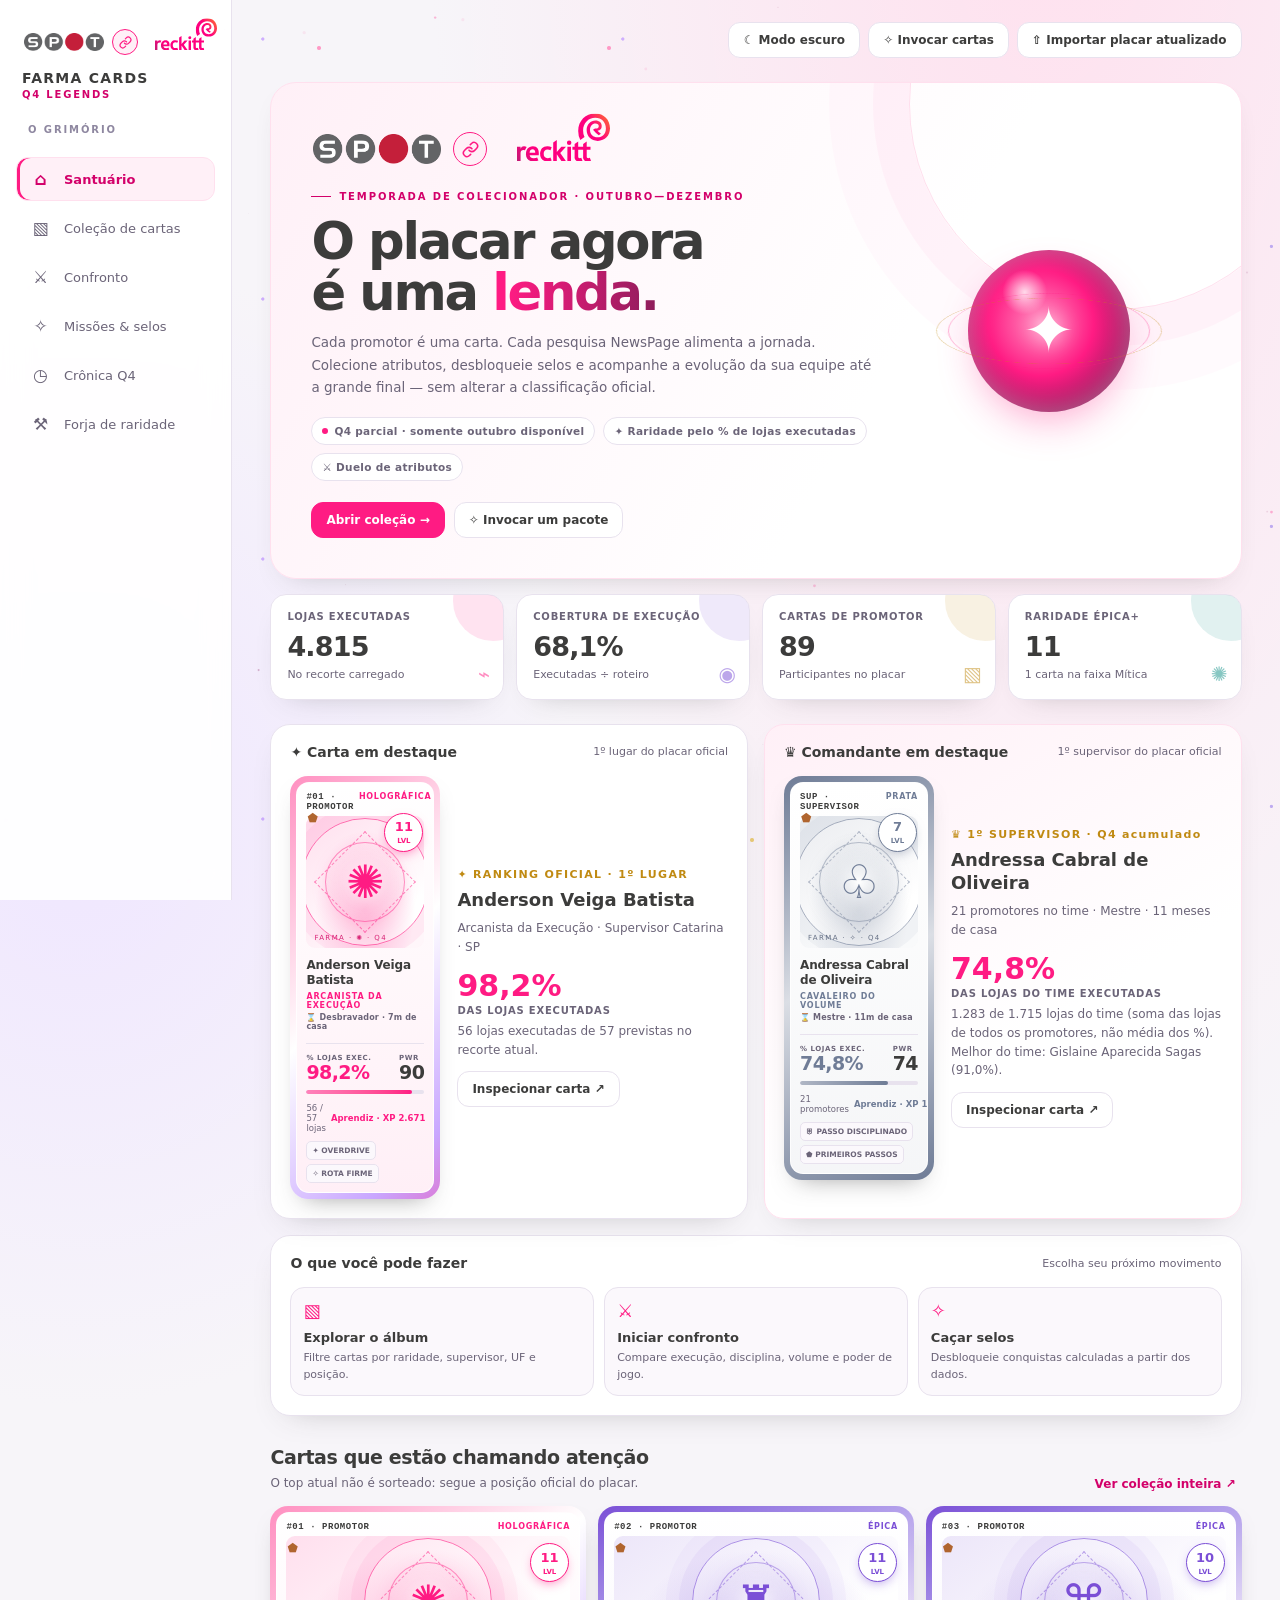
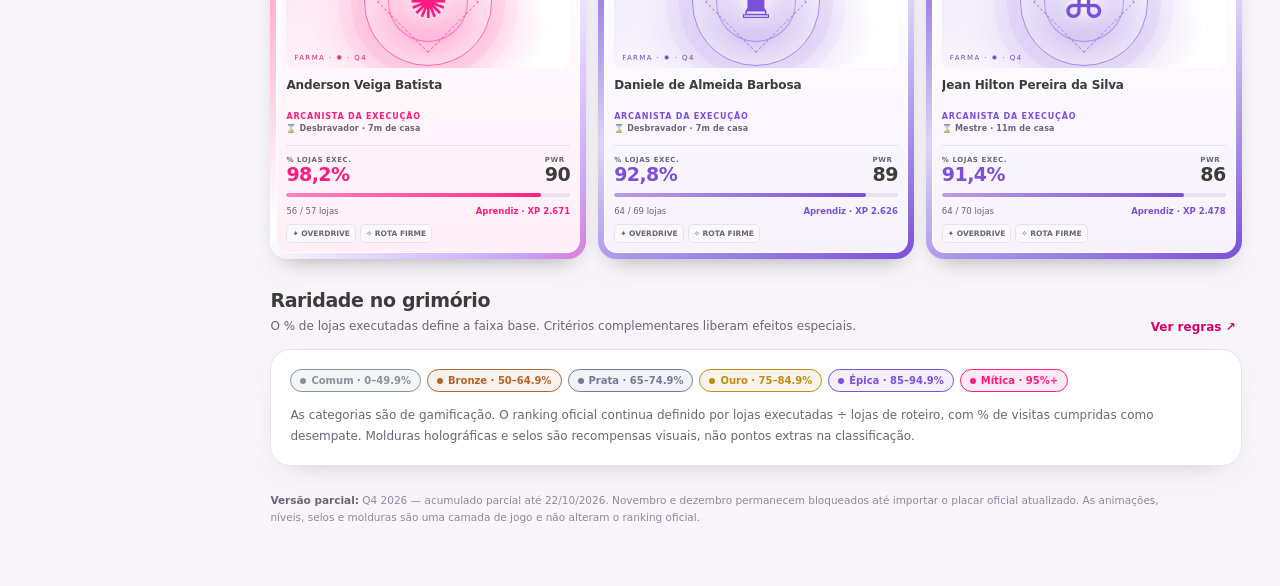
==== commit ddd77c24: "Santuário: sem o selo OFICIAL no destaque do supervisor Co-Authored-By: Claude Opus 5.5 <noreply@ant" ====
--- a/site/cards/index.html
+++ b/site/cards/index.html
@@ -982,7 +982,7 @@
   if (!s){ el.innerHTML = '<div class="empty-state">Sem supervisores no período.</div>'; return; }
   const r = {...s, kind:'sup'}, p = patente(r), time = (data().prom || []).filter(x => x.supFull === s.nome);
   el.innerHTML = `<div class="leader-zone"><div class="leader-card-mini">${cardHTML(r, 'sup', true)}</div><div class="leader-copy">
-    <div class="rank">♛ 1º SUPERVISOR · ${esc(data().label)} ${lb('of')}</div><h3>${esc(s.nome)}</h3>
+    <div class="rank">♛ 1º SUPERVISOR · ${esc(data().label)}</div><h3>${esc(s.nome)}</h3>
     <p>${number(s.prom)} promotores no time · ${p ? `${esc(p.nome)} · ${textoCasa(p.meses)}` : 'tempo de casa pendente'}</p>
     <div class="big-score">${pct(s.pct)} <small>DAS LOJAS DO TIME EXECUTADAS</small></div>
     <p style="margin-top:6px">${number(s.exec)} de ${number(s.lojas)} lojas do time (soma das lojas de todos os promotores, não média dos %).${time[0] ? ` Melhor do time: ${esc(time[0].nome)} (${pct(time[0].pct)}).` : ''}</p>
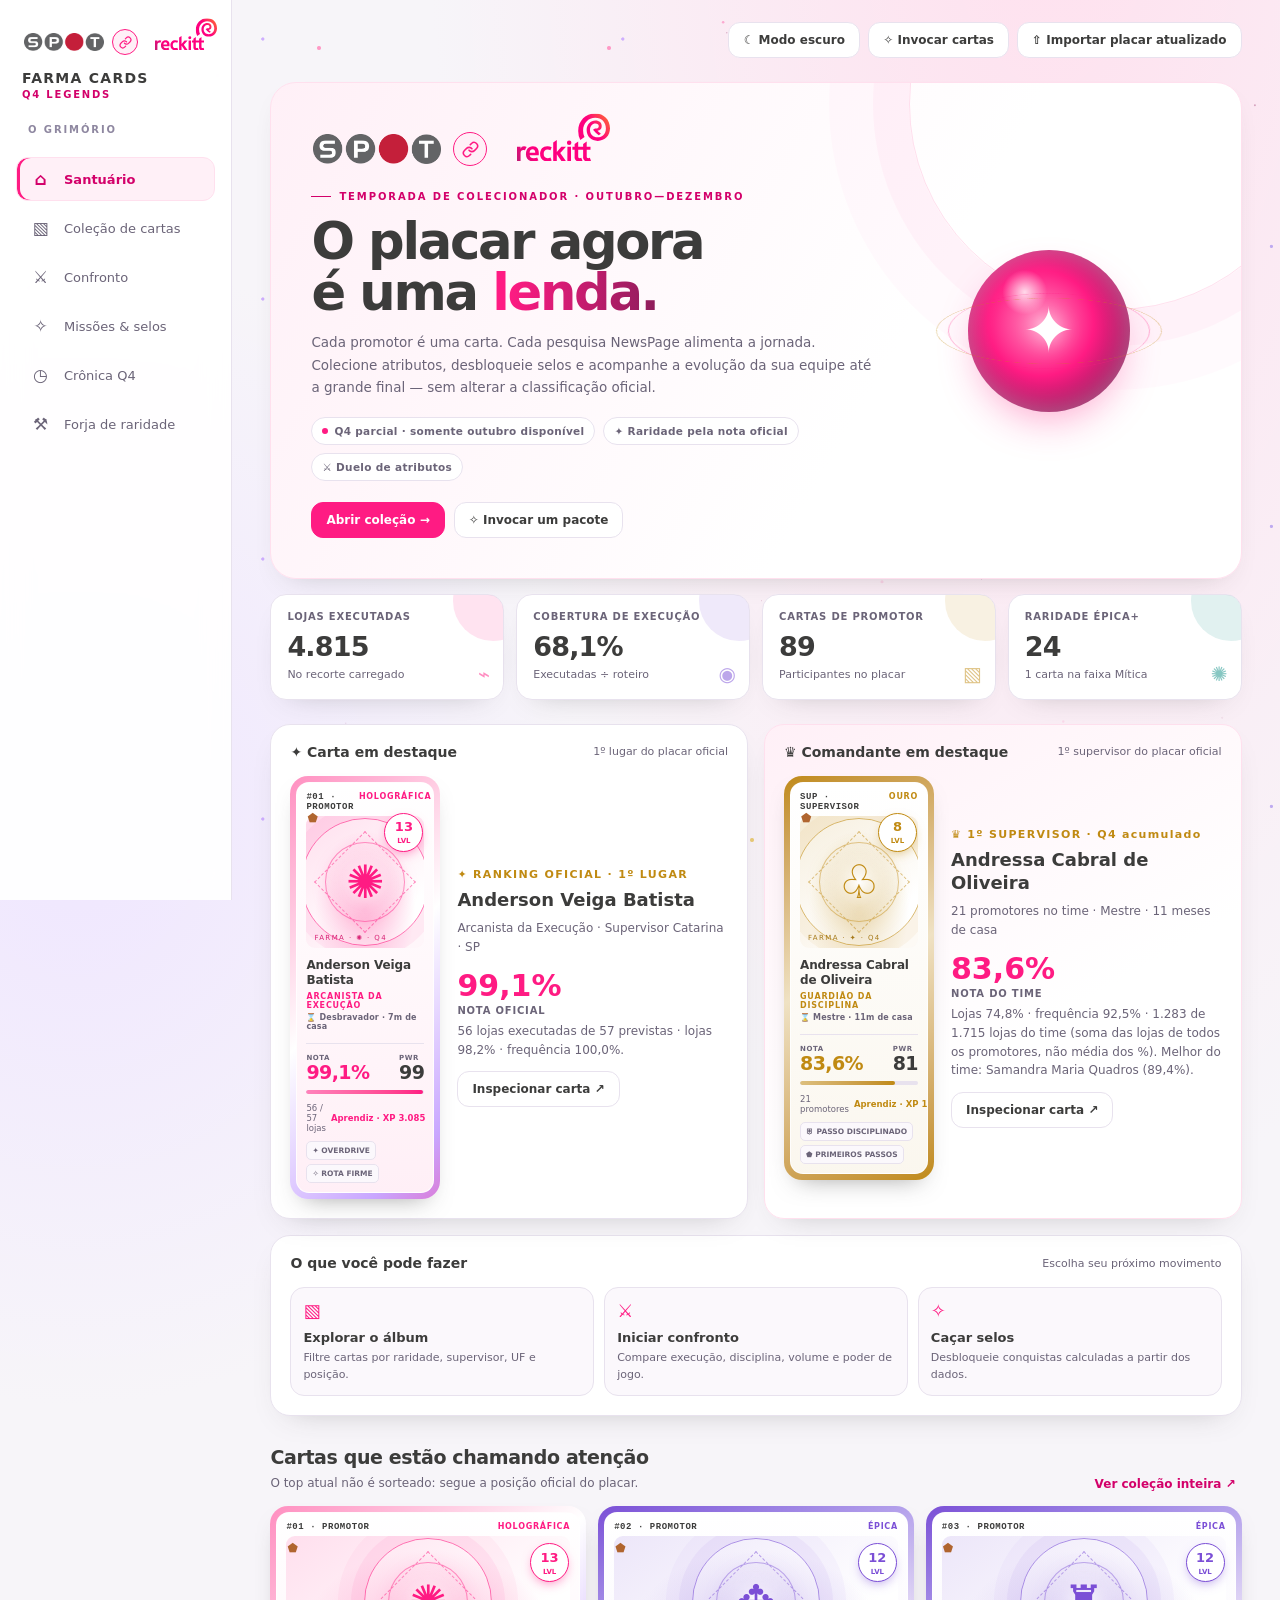
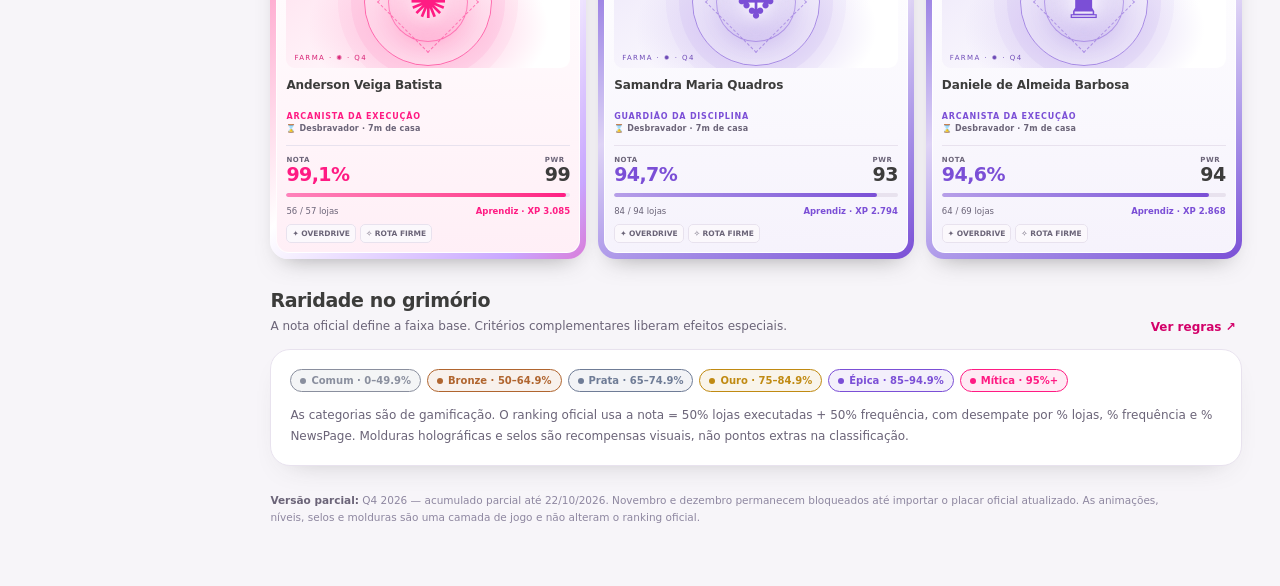
==== commit d44d992f: "Nota oficial da campanha: 50% lojas + 50% frequência - Nota = 50% × % lojas executadas + 50% × % fre" ====
--- a/site/cards/index.html
+++ b/site/cards/index.html
@@ -452,7 +452,7 @@
   <div class="topbar"><div class="crumb"></div><div class="actions"><button class="btn tema-btn" id="temaBtn" type="button" aria-pressed="false">☾ Modo escuro</button><button class="btn" id="openPackTop">✧ Invocar cartas</button><button class="btn" id="importBtn">⇧ Importar placar atualizado</button><input id="importFile" type="file" accept=".html,.htm,.json,application/json,text/html" hidden></div></div>
 
   <section id="page-home" class="page active">
-    <div class="hero"><div class="hero-content"><div class="hero-logos"><span class="logo-chip"><img src="[data-uri]" alt="SPOT"></span><span class="uniao" aria-label="em parceria com" role="img"><svg viewBox="0 0 24 24" fill="none" aria-hidden="true"><path d="M10 13a5 5 0 0 0 7.54.54l3-3a5 5 0 0 0-7.07-7.07l-1.72 1.71" stroke="currentColor" stroke-width="2.2" stroke-linecap="round" stroke-linejoin="round"/><path d="M14 11a5 5 0 0 0-7.54-.54l-3 3a5 5 0 0 0 7.07 7.07l1.71-1.71" stroke="currentColor" stroke-width="2.2" stroke-linecap="round" stroke-linejoin="round"/></svg></span><span class="logo-chip"><img src="[data-uri]" alt="Reckitt"></span></div><div class="eyebrow">Temporada de colecionador · outubro—dezembro</div><h1>O placar agora é uma <span class="gradient">lenda.</span></h1><p>Cada promotor é uma carta. Cada pesquisa NewsPage alimenta a jornada. Colecione atributos, desbloqueie selos e acompanhe a evolução da sua equipe até a grande final — sem alterar a classificação oficial.</p><div class="tag-row"><span class="tag"><i class="dot"></i><span id="seasonStatus">Q4 parcial</span></span><span class="tag">✦ Raridade pelo % de lojas executadas</span><span class="tag">⚔ Duelo de atributos</span></div><div style="margin-top:21px;display:flex;gap:9px;flex-wrap:wrap"><button class="btn primary" data-goto="collection">Abrir coleção →</button><button class="btn" id="heroInvoke">✧ Invocar um pacote</button></div></div><div class="hero-visual" aria-hidden="true"><div class="magic-orb"><div class="orb-core">✦</div></div></div></div>
+    <div class="hero"><div class="hero-content"><div class="hero-logos"><span class="logo-chip"><img src="[data-uri]" alt="SPOT"></span><span class="uniao" aria-label="em parceria com" role="img"><svg viewBox="0 0 24 24" fill="none" aria-hidden="true"><path d="M10 13a5 5 0 0 0 7.54.54l3-3a5 5 0 0 0-7.07-7.07l-1.72 1.71" stroke="currentColor" stroke-width="2.2" stroke-linecap="round" stroke-linejoin="round"/><path d="M14 11a5 5 0 0 0-7.54-.54l-3 3a5 5 0 0 0 7.07 7.07l1.71-1.71" stroke="currentColor" stroke-width="2.2" stroke-linecap="round" stroke-linejoin="round"/></svg></span><span class="logo-chip"><img src="[data-uri]" alt="Reckitt"></span></div><div class="eyebrow">Temporada de colecionador · outubro—dezembro</div><h1>O placar agora é uma <span class="gradient">lenda.</span></h1><p>Cada promotor é uma carta. Cada pesquisa NewsPage alimenta a jornada. Colecione atributos, desbloqueie selos e acompanhe a evolução da sua equipe até a grande final — sem alterar a classificação oficial.</p><div class="tag-row"><span class="tag"><i class="dot"></i><span id="seasonStatus">Q4 parcial</span></span><span class="tag">✦ Raridade pela nota oficial</span><span class="tag">⚔ Duelo de atributos</span></div><div style="margin-top:21px;display:flex;gap:9px;flex-wrap:wrap"><button class="btn primary" data-goto="collection">Abrir coleção →</button><button class="btn" id="heroInvoke">✧ Invocar um pacote</button></div></div><div class="hero-visual" aria-hidden="true"><div class="magic-orb"><div class="orb-core">✦</div></div></div></div>
     
     <div class="stat-grid" id="homeStats"></div>
     <div class="split">
@@ -460,7 +460,7 @@
       <div class="panel"><div class="panel-head"><h3>O que você pode fazer</h3><span>Escolha seu próximo movimento</span></div><div class="quick-grid"><button class="quick" data-goto="collection" style="text-align:left;color:inherit;border:1px solid #ffffff12;cursor:pointer"><span class="qicon">▧</span><div><b>Explorar o álbum</b><p>Filtre cartas por raridade, supervisor, UF e posição.</p></div></button><button class="quick" data-goto="duel" style="text-align:left;color:inherit;border:1px solid #ffffff12;cursor:pointer"><span class="qicon">⚔</span><div><b>Iniciar confronto</b><p>Compare execução, disciplina, volume e poder de jogo.</p></div></button><button class="quick" data-goto="quests" style="text-align:left;color:inherit;border:1px solid #ffffff12;cursor:pointer"><span class="qicon">✧</span><div><b>Caçar selos</b><p>Desbloqueie conquistas calculadas a partir dos dados.</p></div></button></div></div>
     </div>
     <div class="section-head"><div><h2>Cartas que estão chamando atenção</h2><p>O top atual não é sorteado: segue a posição oficial do placar.</p></div><button class="mini-link" data-goto="collection">Ver coleção inteira ↗</button></div><div id="featuredCards" class="card-grid compact"></div>
-    <div class="section-head"><div><h2>Raridade no grimório</h2><p>O % de lojas executadas define a faixa base. Critérios complementares liberam efeitos especiais.</p></div><button class="mini-link" data-goto="forge">Ver regras ↗</button></div><div class="panel"><div id="rarityLegend" class="rarity-legend"></div><p class="rule-explain" style="margin:13px 0 0">As categorias são de gamificação. O ranking oficial continua definido por lojas executadas ÷ lojas de roteiro, com % de visitas cumpridas como desempate. Molduras holográficas e selos são recompensas visuais, não pontos extras na classificação.</p></div>
+    <div class="section-head"><div><h2>Raridade no grimório</h2><p>A nota oficial define a faixa base. Critérios complementares liberam efeitos especiais.</p></div><button class="mini-link" data-goto="forge">Ver regras ↗</button></div><div class="panel"><div id="rarityLegend" class="rarity-legend"></div><p class="rule-explain" style="margin:13px 0 0">As categorias são de gamificação. O ranking oficial usa a nota = 50% lojas executadas + 50% frequência, com desempate por % lojas, % frequência e % NewsPage. Molduras holográficas e selos são recompensas visuais, não pontos extras na classificação.</p></div>
     <p class="data-note" id="dataNotice"></p>
   </section>
 
@@ -481,12 +481,12 @@
   <section id="page-chronicle" class="page">
     <div class="page-title"><div><div class="eyebrow">Linha do tempo · temporada Q4</div><h1>Crônica da campanha</h1><p>Acompanhe a evolução por mês sem misturar valores ausentes com zeros. A linha do tempo lê as informações do placar oficial importado.</p></div><button class="btn" id="chronicleImport">⇧ Atualizar cronologia</button></div>
     <div class="month-track" id="monthTrack"></div><div class="month-results" id="monthResults"></div>
-    <div class="panel" style="margin-top:15px"><div class="panel-head"><h3>Regra oficial da campanha</h3><span>Não muda com a gamificação</span></div><div class="rule-explain"><strong>Classificação:</strong> lojas executadas ÷ lojas presentes no roteiro, somando os meses apurados. Uma loja conta como executada no mês quando tem ao menos uma pesquisa NewsPage. <strong>Desempate:</strong> percentual de visitas cumpridas conforme o placar oficial. <strong>Elegibilidade:</strong> roteiro nos três meses, conforme a regra original. O arquivo atual só contém apuração parcial de outubro; por isso, nenhuma elegibilidade Q4 final é inferida neste protótipo.</div></div>
+    <div class="panel" style="margin-top:15px"><div class="panel-head"><h3>Regra oficial da campanha</h3><span>Não muda com a gamificação</span></div><div class="rule-explain"><strong>Classificação:</strong> lojas executadas ÷ lojas presentes no roteiro, somando os meses apurados. Uma loja conta como executada no mês quando tem ao menos uma pesquisa NewsPage. <strong>Nota:</strong> 50% lojas executadas + 50% frequência (visitas feitas ÷ visitas já cobradas até o corte). <strong>Desempate:</strong> % lojas, depois % frequência, depois % NewsPage realizado. <strong>Elegibilidade:</strong> roteiro nos três meses, conforme a regra original. O arquivo atual só contém apuração parcial de outubro; por isso, nenhuma elegibilidade Q4 final é inferida neste protótipo.</div></div>
   </section>
 
   <section id="page-forge" class="page">
     <div class="page-title"><div><div class="eyebrow">Regras da coleção</div><h1>Forja de raridade</h1><p>Estas são as regras de raridade da campanha. Valem igual para todo mundo e só mudam numa nova versão do arquivo.</p></div></div>
-    <div class="forge-grid"><div class="panel"><div class="panel-head"><h3>⚒ Faixas de raridade</h3><span>% de lojas executadas</span></div><div id="rarityInputs"></div></div><div class="panel"><div class="panel-head"><h3>✧ Requisitos de raridade máxima</h3><span>Efeitos e selos</span></div><div id="gatingInputs"></div><div class="formula"><strong>Como o sistema é calculado</strong><br>• Raridade base = percentual de lojas executadas do placar oficial.<br>• Poder de jogo (PWR) = 70% lojas executadas + 20% visitas cumpridas + 10% índice de volume (até 50 lojas executadas).<br>• Efeitos especiais requerem sinais adicionais, como disciplina de visitas e volume mínimo.<br>• XP = XP base do PWR + XP das missões conquistadas; nível sobe a cada 250 XP (até 30).<br>• PWR, nível, XP, selos e raridade nunca alteram o ranking oficial.</div></div></div>
+    <div class="forge-grid"><div class="panel"><div class="panel-head"><h3>⚒ Faixas de raridade</h3><span>% de lojas executadas</span></div><div id="rarityInputs"></div></div><div class="panel"><div class="panel-head"><h3>✧ Requisitos de raridade máxima</h3><span>Efeitos e selos</span></div><div id="gatingInputs"></div><div class="formula"><strong>Como o sistema é calculado</strong><br>• Raridade base = percentual de lojas executadas do placar oficial.<br>• Poder de jogo (PWR) = 70% lojas executadas + 20% frequência + 10% índice de volume (até 50 lojas executadas).<br>• Efeitos especiais requerem sinais adicionais, como disciplina de visitas e volume mínimo.<br>• XP = XP base do PWR + XP das missões conquistadas; nível sobe a cada 250 XP (até 30).<br>• PWR, nível, XP, selos e raridade nunca alteram o ranking oficial.</div></div></div>
     <div id="forgeRules" class="forge-rules"></div><div class="notice"><strong>Importante:</strong> no arquivo parcial de outubro, os atributos de visitas e lojas executadas servem como reforço visual. Selos de constância trimestral e campeões definitivos permanecem bloqueados até importar os dados mensais restantes.</div>
   </section>
   
@@ -499,7 +499,7 @@
 <div id="importModal" class="modal" hidden><div class="modal-box"><div class="modal-head"><h2>Prévia da importação</h2><button class="xbtn" data-close="importModal" aria-label="Fechar">×</button></div><div id="importBody"></div><div class="detail-actions"><button class="btn primary" id="importConfirm">Confirmar importação</button><button class="btn" id="importCancel">Cancelar</button></div></div></div><div id="toast" class="toast" role="status" aria-live="polite"></div>
 
 <script>
-const BASE_DATA = {"out": {"prom": [{"nome": "Anderson Veiga Batista", "sup": "Catarina", "supFull": "Catarina Fidelis da Silva", "uf": "SP", "lojas": 57, "exec": 56, "plan": 104, "cump": 58, "pos": 1, "pct": 98.2, "pctv": 55.8}, {"nome": "Daniele de Almeida Barbosa", "sup": "Thiago", "supFull": "Thiago Resende de Oliveira", "uf": "RJ", "lojas": 69, "exec": 64, "plan": 116, "cump": 81, "pos": 2, "pct": 92.8, "pctv": 69.8}, {"nome": "Jean Hilton Pereira da Silva", "sup": "Thiago", "supFull": "Thiago Resende de Oliveira", "uf": "MG", "lojas": 70, "exec": 64, "plan": 116, "cump": 67, "pos": 3, "pct": 91.4, "pctv": 57.8}, {"nome": "Gislaine Aparecida Sagas", "sup": "Andressa", "supFull": "Andressa Cabral de Oliveira", "uf": "SC", "lojas": 67, "exec": 61, "plan": 128, "cump": 87, "pos": 4, "pct": 91.0, "pctv": 68.0}, {"nome": "Igor Alves Monteiro", "sup": "Thiago", "supFull": "Thiago Resende de Oliveira", "uf": "RJ", "lojas": 73, "exec": 66, "plan": 116, "cump": 81, "pos": 5, "pct": 90.4, "pctv": 69.8}, {"nome": "Samandra Maria Quadros", "sup": "Andressa", "supFull": "Andressa Cabral de Oliveira", "uf": "RS", "lojas": 94, "exec": 84, "plan": 141, "cump": 91, "pos": 6, "pct": 89.4, "pctv": 64.5}, {"nome": "Willian Molulo", "sup": "Thiago", "supFull": "Thiago Resende de Oliveira", "uf": "RJ", "lojas": 53, "exec": 47, "plan": 111, "cump": 56, "pos": 7, "pct": 88.7, "pctv": 50.5}, {"nome": "Fabiani dos Santos e Santos", "sup": "Andressa", "supFull": "Andressa Cabral de Oliveira", "uf": "RS", "lojas": 63, "exec": 55, "plan": 122, "cump": 79, "pos": 8, "pct": 87.3, "pctv": 64.8}, {"nome": "Edna Rodrigues Sandri", "sup": "Catarina", "supFull": "Catarina Fidelis da Silva", "uf": "SP", "lojas": 60, "exec": 52, "plan": 115, "cump": 70, "pos": 9, "pct": 86.7, "pctv": 60.9}, {"nome": "Paula Camargo Borges", "sup": "Andressa", "supFull": "Andressa Cabral de Oliveira", "uf": "RS", "lojas": 66, "exec": 57, "plan": 124, "cump": 75, "pos": 10, "pct": 86.4, "pctv": 60.5}, {"nome": "Brenda Cristina de Souza", "sup": "Andressa", "supFull": "Andressa Cabral de Oliveira", "uf": "PR", "lojas": 80, "exec": 68, "plan": 131, "cump": 87, "pos": 11, "pct": 85.0, "pctv": 66.4}, {"nome": "Katiane Dutra", "sup": "Andressa", "supFull": "Andressa Cabral de Oliveira", "uf": "RS", "lojas": 64, "exec": 54, "plan": 125, "cump": 81, "pos": 12, "pct": 84.4, "pctv": 64.8}, {"nome": "Bruna Speltri Vilasanti", "sup": "Adriele", "supFull": "Adriele dos Santos Caxias", "uf": "MS", "lojas": 61, "exec": 50, "plan": 111, "cump": 51, "pos": 13, "pct": 82.0, "pctv": 45.9}, {"nome": "Bruna Daiane da Rosa", "sup": "Andressa", "supFull": "Andressa Cabral de Oliveira", "uf": "RS", "lojas": 70, "exec": 57, "plan": 125, "cump": 79, "pos": 14, "pct": 81.4, "pctv": 63.2}, {"nome": "Aurea Lea da Silva de Jesus", "sup": "Renata", "supFull": "Renata Matos de Sousa", "uf": "PA", "lojas": 72, "exec": 58, "plan": 100, "cump": 58, "pos": 15, "pct": 80.6, "pctv": 58.0}, {"nome": "Francielle Elisama Lima Rodrigues", "sup": "Andressa", "supFull": "Andressa Cabral de Oliveira", "uf": "RS", "lojas": 82, "exec": 66, "plan": 143, "cump": 88, "pos": 16, "pct": 80.5, "pctv": 61.5}, {"nome": "Elisangela Machado dos Santos Lima", "sup": "Catarina", "supFull": "Catarina Fidelis da Silva", "uf": "SP", "lojas": 86, "exec": 69, "plan": 124, "cump": 87, "pos": 17, "pct": 80.2, "pctv": 70.2}, {"nome": "Ruthielen Torma Giglio", "sup": "Andressa", "supFull": "Andressa Cabral de Oliveira", "uf": "RS", "lojas": 88, "exec": 70, "plan": 147, "cump": 89, "pos": 18, "pct": 79.5, "pctv": 60.5}, {"nome": "Marcos Andre Gomes Vital", "sup": "Renata", "supFull": "Renata Matos de Sousa", "uf": "AL", "lojas": 78, "exec": 62, "plan": 112, "cump": 84, "pos": 19, "pct": 79.5, "pctv": 75.0}, {"nome": "Karine Teixeira Gamarra", "sup": "Andressa", "supFull": "Andressa Cabral de Oliveira", "uf": "RS", "lojas": 67, "exec": 53, "plan": 127, "cump": 61, "pos": 20, "pct": 79.1, "pctv": 48.0}, {"nome": "Jassey Rodrigues Faustino", "sup": "Adriele", "supFull": "Adriele dos Santos Caxias", "uf": "DF", "lojas": 86, "exec": 68, "plan": 119, "cump": 69, "pos": 21, "pct": 79.1, "pctv": 58.0}, {"nome": "Renato Marcio Duarte Faro", "sup": "Renata", "supFull": "Renata Matos de Sousa", "uf": "PA", "lojas": 73, "exec": 57, "plan": 101, "cump": 74, "pos": 22, "pct": 78.1, "pctv": 73.3}, {"nome": "Leandro Reis Vieira", "sup": "Andressa", "supFull": "Andressa Cabral de Oliveira", "uf": "RS", "lojas": 73, "exec": 57, "plan": 141, "cump": 82, "pos": 23, "pct": 78.1, "pctv": 58.2}, {"nome": "Fernando Leite Silva", "sup": "Thiago", "supFull": "Thiago Resende de Oliveira", "uf": "RJ", "lojas": 68, "exec": 53, "plan": 112, "cump": 70, "pos": 24, "pct": 77.9, "pctv": 62.5}, {"nome": "Mateus Gusmao da Silva Moreira", "sup": "Thiago", "supFull": "Thiago Resende de Oliveira", "uf": "RJ", "lojas": 76, "exec": 59, "plan": 129, "cump": 74, "pos": 25, "pct": 77.6, "pctv": 57.4}, {"nome": "Vanessa Luciana Gomes de Oliveira", "sup": "Adriele", "supFull": "Adriele dos Santos Caxias", "uf": "SP", "lojas": 66, "exec": 51, "plan": 117, "cump": 51, "pos": 26, "pct": 77.3, "pctv": 43.6}, {"nome": "Ana Maria Alves da Silva", "sup": "Renata", "supFull": "Renata Matos de Sousa", "uf": "PI", "lojas": 74, "exec": 57, "plan": 101, "cump": 65, "pos": 27, "pct": 77.0, "pctv": 64.4}, {"nome": "Lucicleide da Silva Teixeira de Morais", "sup": "Renata", "supFull": "Renata Matos de Sousa", "uf": "RN", "lojas": 79, "exec": 60, "plan": 116, "cump": 79, "pos": 28, "pct": 75.9, "pctv": 68.1}, {"nome": "Kayky Couto da Costa", "sup": "Andressa", "supFull": "Andressa Cabral de Oliveira", "uf": "PR", "lojas": 102, "exec": 77, "plan": 137, "cump": 86, "pos": 29, "pct": 75.5, "pctv": 62.8}, {"nome": "Natasha Cristina Hofman", "sup": "Adriele", "supFull": "Adriele dos Santos Caxias", "uf": "SP", "lojas": 81, "exec": 61, "plan": 116, "cump": 61, "pos": 30, "pct": 75.3, "pctv": 52.6}, {"nome": "Wellington da Silva Santos", "sup": "Renata", "supFull": "Renata Matos de Sousa", "uf": "BA", "lojas": 80, "exec": 60, "plan": 114, "cump": 74, "pos": 31, "pct": 75.0, "pctv": 64.9}, {"nome": "Anderson de Mello Alves", "sup": "Andressa", "supFull": "Andressa Cabral de Oliveira", "uf": "RS", "lojas": 68, "exec": 51, "plan": 120, "cump": 77, "pos": 32, "pct": 75.0, "pctv": 64.2}, {"nome": "Dimitri Ferreira de Paula e Silva", "sup": "Adriele", "supFull": "Adriele dos Santos Caxias", "uf": "SP", "lojas": 62, "exec": 46, "plan": 113, "cump": 46, "pos": 33, "pct": 74.2, "pctv": 40.7}, {"nome": "Amanda de Jesus Alves Ferreira", "sup": "Thiago", "supFull": "Thiago Resende de Oliveira", "uf": "RJ", "lojas": 79, "exec": 58, "plan": 118, "cump": 69, "pos": 34, "pct": 73.4, "pctv": 58.5}, {"nome": "Gilmara Soares Ferreira Cravo", "sup": "Catarina", "supFull": "Catarina Fidelis da Silva", "uf": "SP", "lojas": 71, "exec": 52, "plan": 98, "cump": 59, "pos": 35, "pct": 73.2, "pctv": 60.2}, {"nome": "Barbara Almeida Soares Falconi", "sup": "Adriele", "supFull": "Adriele dos Santos Caxias", "uf": "SP", "lojas": 56, "exec": 41, "plan": 101, "cump": 41, "pos": 36, "pct": 73.2, "pctv": 40.6}, {"nome": "Wagner Nascimento da Silva", "sup": "Thiago", "supFull": "Thiago Resende de Oliveira", "uf": "RJ", "lojas": 74, "exec": 54, "plan": 135, "cump": 77, "pos": 37, "pct": 73.0, "pctv": 57.0}, {"nome": "Cilene Baia Araujo", "sup": "Catarina", "supFull": "Catarina Fidelis da Silva", "uf": "SP", "lojas": 73, "exec": 53, "plan": 121, "cump": 53, "pos": 38, "pct": 72.6, "pctv": 43.8}, {"nome": "Fabiana Estevao da Silva", "sup": "Renata", "supFull": "Renata Matos de Sousa", "uf": "CE", "lojas": 102, "exec": 74, "plan": 119, "cump": 75, "pos": 39, "pct": 72.5, "pctv": 63.0}, {"nome": "Thais Aparecida de Oliveira e Silva", "sup": "Adriele", "supFull": "Adriele dos Santos Caxias", "uf": "GO", "lojas": 69, "exec": 50, "plan": 123, "cump": 55, "pos": 40, "pct": 72.5, "pctv": 44.7}, {"nome": "Natalli Moreira Costa", "sup": "Catarina", "supFull": "Catarina Fidelis da Silva", "uf": "SP", "lojas": 89, "exec": 64, "plan": 124, "cump": 64, "pos": 41, "pct": 71.9, "pctv": 51.6}, {"nome": "Richard da Silva Azambuja", "sup": "Andressa", "supFull": "Andressa Cabral de Oliveira", "uf": "SC", "lojas": 103, "exec": 74, "plan": 126, "cump": 78, "pos": 42, "pct": 71.8, "pctv": 61.9}, {"nome": "Ingrid Cristine Santana Bogarin", "sup": "Andressa", "supFull": "Andressa Cabral de Oliveira", "uf": "PR", "lojas": 113, "exec": 81, "plan": 148, "cump": 84, "pos": 43, "pct": 71.7, "pctv": 56.8}, {"nome": "Pedro Henrique Pinheiro Baquette", "sup": "Catarina", "supFull": "Catarina Fidelis da Silva", "uf": "SP", "lojas": 77, "exec": 55, "plan": 126, "cump": 55, "pos": 44, "pct": 71.4, "pctv": 43.7}, {"nome": "Tamiris Cristina Cordeiro Gomes", "sup": "Catarina", "supFull": "Catarina Fidelis da Silva", "uf": "SP", "lojas": 76, "exec": 54, "plan": 118, "cump": 56, "pos": 45, "pct": 71.1, "pctv": 47.5}, {"nome": "Andreia Domenique Beloni Santana", "sup": "Adriele", "supFull": "Adriele dos Santos Caxias", "uf": "SP", "lojas": 88, "exec": 62, "plan": 123, "cump": 62, "pos": 46, "pct": 70.5, "pctv": 50.4}, {"nome": "Antonio Jordana Albesa", "sup": "Catarina", "supFull": "Catarina Fidelis da Silva", "uf": "SP", "lojas": 90, "exec": 63, "plan": 123, "cump": 78, "pos": 47, "pct": 70.0, "pctv": 63.4}, {"nome": "Lilian Carla Rodrigues Garcia", "sup": "Renata", "supFull": "Renata Matos de Sousa", "uf": "MA", "lojas": 101, "exec": 70, "plan": 118, "cump": 71, "pos": 48, "pct": 69.3, "pctv": 60.2}, {"nome": "Pamela Michelle Ribeiro dos Santos", "sup": "Adriele", "supFull": "Adriele dos Santos Caxias", "uf": "SP", "lojas": 68, "exec": 47, "plan": 106, "cump": 47, "pos": 49, "pct": 69.1, "pctv": 44.3}, {"nome": "Maria Rosiane de Freitas Pereira Fernand", "sup": "Catarina", "supFull": "Catarina Fidelis da Silva", "uf": "SP", "lojas": 71, "exec": 49, "plan": 109, "cump": 60, "pos": 50, "pct": 69.0, "pctv": 55.0}, {"nome": "Matheus Felipe de Souza", "sup": "Thiago", "supFull": "Thiago Resende de Oliveira", "uf": "MG", "lojas": 92, "exec": 63, "plan": 122, "cump": 75, "pos": 51, "pct": 68.5, "pctv": 61.5}, {"nome": "Paula Thais Freiras", "sup": "Thiago", "supFull": "Thiago Resende de Oliveira", "uf": "RJ", "lojas": 76, "exec": 52, "plan": 129, "cump": 67, "pos": 52, "pct": 68.4, "pctv": 51.9}, {"nome": "Regina Oliveira Novais", "sup": "Adriele", "supFull": "Adriele dos Santos Caxias", "uf": "SP", "lojas": 76, "exec": 52, "plan": 122, "cump": 53, "pos": 53, "pct": 68.4, "pctv": 43.4}, {"nome": "Mirieli Santana Marins Araujo", "sup": "Thiago", "supFull": "Thiago Resende de Oliveira", "uf": "RJ", "lojas": 94, "exec": 64, "plan": 118, "cump": 74, "pos": 54, "pct": 68.1, "pctv": 62.7}, {"nome": "Deusdete Maria Caetano", "sup": "Adriele", "supFull": "Adriele dos Santos Caxias", "uf": "GO", "lojas": 90, "exec": 60, "plan": 123, "cump": 60, "pos": 55, "pct": 66.7, "pctv": 48.8}, {"nome": "Ailton Cesar dos Santos", "sup": "Catarina", "supFull": "Catarina Fidelis da Silva", "uf": "SP", "lojas": 60, "exec": 40, "plan": 114, "cump": 40, "pos": 56, "pct": 66.7, "pctv": 35.1}, {"nome": "Karina Brasileiro Arruda", "sup": "Catarina", "supFull": "Catarina Fidelis da Silva", "uf": "SP", "lojas": 98, "exec": 65, "plan": 126, "cump": 65, "pos": 57, "pct": 66.3, "pctv": 51.6}, {"nome": "Jociane Porto Coco", "sup": "Andressa", "supFull": "Andressa Cabral de Oliveira", "uf": "RS", "lojas": 65, "exec": 43, "plan": 123, "cump": 50, "pos": 58, "pct": 66.2, "pctv": 40.7}, {"nome": "Kassia Kalitta Sodre Harmel", "sup": "Andressa", "supFull": "Andressa Cabral de Oliveira", "uf": "SC", "lojas": 82, "exec": 54, "plan": 139, "cump": 87, "pos": 59, "pct": 65.9, "pctv": 62.6}, {"nome": "Diva Emanoela Borges Salazar", "sup": "Adriele", "supFull": "Adriele dos Santos Caxias", "uf": "MT", "lojas": 76, "exec": 50, "plan": 119, "cump": 50, "pos": 60, "pct": 65.8, "pctv": 42.0}, {"nome": "Ana Claudia Souza Albuquerque Lins", "sup": "Catarina", "supFull": "Catarina Fidelis da Silva", "uf": "SP", "lojas": 72, "exec": 47, "plan": 112, "cump": 69, "pos": 61, "pct": 65.3, "pctv": 61.6}, {"nome": "Anny Valeria Ferreira da Silva", "sup": "Renata", "supFull": "Renata Matos de Sousa", "uf": "PB", "lojas": 96, "exec": 62, "plan": 114, "cump": 70, "pos": 62, "pct": 64.6, "pctv": 61.4}, {"nome": "Delly Oliveira Almeida", "sup": "Andressa", "supFull": "Andressa Cabral de Oliveira", "uf": "PR", "lojas": 97, "exec": 62, "plan": 122, "cump": 67, "pos": 63, "pct": 63.9, "pctv": 54.9}, {"nome": "Fabio Gotze", "sup": "Adriele", "supFull": "Adriele dos Santos Caxias", "uf": "SP", "lojas": 88, "exec": 56, "plan": 108, "cump": 57, "pos": 64, "pct": 63.6, "pctv": 52.8}, {"nome": "Marcele Souza", "sup": "Thiago", "supFull": "Thiago Resende de Oliveira", "uf": "RJ", "lojas": 79, "exec": 50, "plan": 120, "cump": 53, "pos": 65, "pct": 63.3, "pctv": 44.2}, {"nome": "Gustavo Henrique Ribeiro Souza", "sup": "Thiago", "supFull": "Thiago Resende de Oliveira", "uf": "ES", "lojas": 91, "exec": 57, "plan": 123, "cump": 69, "pos": 66, "pct": 62.6, "pctv": 56.1}, {"nome": "Willey Ramon Barroso Guimaraes", "sup": "Thiago", "supFull": "Thiago Resende de Oliveira", "uf": "MG", "lojas": 100, "exec": 61, "plan": 131, "cump": 72, "pos": 67, "pct": 61.0, "pctv": 55.0}, {"nome": "Gabriela Carolina Dutra Marques", "sup": "Andressa", "supFull": "Andressa Cabral de Oliveira", "uf": "PR", "lojas": 92, "exec": 56, "plan": 139, "cump": 77, "pos": 68, "pct": 60.9, "pctv": 55.4}, {"nome": "Michell Garcia do Nascimento", "sup": "Renata", "supFull": "Renata Matos de Sousa", "uf": "PE", "lojas": 94, "exec": 57, "plan": 114, "cump": 65, "pos": 69, "pct": 60.6, "pctv": 57.0}, {"nome": "Anderson Luiz Francisco", "sup": "Catarina", "supFull": "Catarina Fidelis da Silva", "uf": "SP", "lojas": 77, "exec": 46, "plan": 128, "cump": 62, "pos": 70, "pct": 59.7, "pctv": 48.4}, {"nome": "Leandro Jesus de Lima Ferreira", "sup": "Renata", "supFull": "Renata Matos de Sousa", "uf": "AM", "lojas": 94, "exec": 56, "plan": 106, "cump": 60, "pos": 71, "pct": 59.6, "pctv": 56.6}, {"nome": "Graciela Lopes da Silva", "sup": "Andressa", "supFull": "Andressa Cabral de Oliveira", "uf": "RS", "lojas": 77, "exec": 45, "plan": 130, "cump": 61, "pos": 72, "pct": 58.4, "pctv": 46.9}, {"nome": "Pablo Gomes Costa", "sup": "Thiago", "supFull": "Thiago Resende de Oliveira", "uf": "MG", "lojas": 93, "exec": 54, "plan": 126, "cump": 66, "pos": 73, "pct": 58.1, "pctv": 52.4}, {"nome": "Claudio Santos do Rosario Reis", "sup": "Renata", "supFull": "Renata Matos de Sousa", "uf": "BA", "lojas": 91, "exec": 52, "plan": 120, "cump": 61, "pos": 74, "pct": 57.1, "pctv": 50.8}, {"nome": "Marcela Cordeiro da Silva", "sup": "Adriele", "supFull": "Adriele dos Santos Caxias", "uf": "DF", "lojas": 84, "exec": 48, "plan": 121, "cump": 48, "pos": 75, "pct": 57.1, "pctv": 39.7}, {"nome": "Elisabete Aparecida Buzzo Pereira", "sup": "Andressa", "supFull": "Andressa Cabral de Oliveira", "uf": "PR", "lojas": 102, "exec": 58, "plan": 120, "cump": 66, "pos": 76, "pct": 56.9, "pctv": 55.0}, {"nome": "Willian Farias", "sup": "Adriele", "supFull": "Adriele dos Santos Caxias", "uf": "SP", "lojas": 97, "exec": 55, "plan": 119, "cump": 56, "pos": 77, "pct": 56.7, "pctv": 47.1}, {"nome": "Mauricio de Carvalho", "sup": "Adriele", "supFull": "Adriele dos Santos Caxias", "uf": "SP", "lojas": 99, "exec": 54, "plan": 122, "cump": 55, "pos": 78, "pct": 54.5, "pctv": 45.1}, {"nome": "Thais Smanioto dos Santos", "sup": "Adriele", "supFull": "Adriele dos Santos Caxias", "uf": "SP", "lojas": 76, "exec": 41, "plan": 122, "cump": 43, "pos": 79, "pct": 53.9, "pctv": 35.2}, {"nome": "Alessandra de Paula dos Santos", "sup": "Catarina", "supFull": "Catarina Fidelis da Silva", "uf": "SP", "lojas": 73, "exec": 38, "plan": 121, "cump": 38, "pos": 80, "pct": 52.1, "pctv": 31.4}, {"nome": "Maria Claudia Alves Paula", "sup": "Renata", "supFull": "Renata Matos de Sousa", "uf": "CE", "lojas": 95, "exec": 48, "plan": 134, "cump": 51, "pos": 81, "pct": 50.5, "pctv": 38.1}, {"nome": "Allef Rafael Torres da Costa", "sup": "Renata", "supFull": "Renata Matos de Sousa", "uf": "PE", "lojas": 88, "exec": 44, "plan": 122, "cump": 45, "pos": 82, "pct": 50.0, "pctv": 36.9}, {"nome": "Igor Augusto Aleixo de Almeida", "sup": "Thiago", "supFull": "Thiago Resende de Oliveira", "uf": "MG", "lojas": 82, "exec": 40, "plan": 121, "cump": 48, "pos": 83, "pct": 48.8, "pctv": 39.7}, {"nome": "Bruna Pimentel Fernandes Santos", "sup": "Adriele", "supFull": "Adriele dos Santos Caxias", "uf": "DF", "lojas": 65, "exec": 31, "plan": 85, "cump": 31, "pos": 84, "pct": 47.7, "pctv": 36.5}, {"nome": "Regiane de Andrade Maciel Moroni", "sup": "Adriele", "supFull": "Adriele dos Santos Caxias", "uf": "SP", "lojas": 64, "exec": 29, "plan": 118, "cump": 29, "pos": 85, "pct": 45.3, "pctv": 24.6}, {"nome": "Marilia Gabriel Lima", "sup": "Catarina", "supFull": "Catarina Fidelis da Silva", "uf": "SP", "lojas": 76, "exec": 34, "plan": 103, "cump": 34, "pos": 86, "pct": 44.7, "pctv": 33.0}, {"nome": "Fernanda Garcia", "sup": "Adriele", "supFull": "Adriele dos Santos Caxias", "uf": "SP", "lojas": 63, "exec": 19, "plan": 115, "cump": 20, "pos": 87, "pct": 30.2, "pctv": 17.4}, {"nome": "Rafael Johan Kohler", "sup": "Catarina", "supFull": "Catarina Fidelis da Silva", "uf": "SP", "lojas": 75, "exec": 1, "plan": 117, "cump": 1, "pos": 88, "pct": 1.3, "pctv": 0.9}, {"nome": "Andre Henrique Francisco da Silva", "sup": "Catarina", "supFull": "Catarina Fidelis da Silva", "uf": "SP", "lojas": 75, "exec": 0, "plan": 109, "cump": 0, "pos": 89, "pct": 0.0, "pctv": 0.0}], "sup": [{"nome": "Andressa Cabral de Oliveira", "prom": 21, "lojas": 1715, "exec": 1283, "plan": 2758, "cump": 1632, "pos": 1, "pct": 74.8, "pctv": 59.2}, {"nome": "Thiago Resende de Oliveira", "prom": 16, "lojas": 1269, "exec": 906, "plan": 1943, "cump": 1099, "pos": 2, "pct": 71.4, "pctv": 56.6}, {"nome": "Renata Matos de Sousa", "prom": 14, "lojas": 1217, "exec": 817, "plan": 1591, "cump": 932, "pos": 3, "pct": 67.1, "pctv": 58.6}, {"nome": "Adriele dos Santos Caxias", "prom": 20, "lojas": 1515, "exec": 971, "plan": 2303, "cump": 985, "pos": 4, "pct": 64.1, "pctv": 42.8}, {"nome": "Catarina Fidelis da Silva", "prom": 18, "lojas": 1356, "exec": 838, "plan": 2092, "cump": 949, "pos": 5, "pct": 61.8, "pctv": 45.4}], "tot": {"lojas": 7072, "exec": 4815}, "label": "Outubro", "sub": "até 22/10", "disponivel": true, "corte": "2026-10-22", "fechado": false, "titulo": "de outubro", "periodo": "Apuração de <b>01/10</b> a <b>22/10</b> · Outubro"}, "nov": {"label": "Novembro", "sub": "aguardando apuração", "disponivel": false}, "dez": {"label": "Dezembro", "sub": "aguardando apuração", "disponivel": false}, "q4": {"prom": [{"nome": "Anderson Veiga Batista", "sup": "Catarina", "supFull": "Catarina Fidelis da Silva", "uf": "SP", "lojas": 57, "exec": 56, "plan": 104, "cump": 58, "pos": 1, "pct": 98.2, "pctv": 55.8}, {"nome": "Daniele de Almeida Barbosa", "sup": "Thiago", "supFull": "Thiago Resende de Oliveira", "uf": "RJ", "lojas": 69, "exec": 64, "plan": 116, "cump": 81, "pos": 2, "pct": 92.8, "pctv": 69.8}, {"nome": "Jean Hilton Pereira da Silva", "sup": "Thiago", "supFull": "Thiago Resende de Oliveira", "uf": "MG", "lojas": 70, "exec": 64, "plan": 116, "cump": 67, "pos": 3, "pct": 91.4, "pctv": 57.8}, {"nome": "Gislaine Aparecida Sagas", "sup": "Andressa", "supFull": "Andressa Cabral de Oliveira", "uf": "SC", "lojas": 67, "exec": 61, "plan": 128, "cump": 87, "pos": 4, "pct": 91.0, "pctv": 68.0}, {"nome": "Igor Alves Monteiro", "sup": "Thiago", "supFull": "Thiago Resende de Oliveira", "uf": "RJ", "lojas": 73, "exec": 66, "plan": 116, "cump": 81, "pos": 5, "pct": 90.4, "pctv": 69.8}, {"nome": "Samandra Maria Quadros", "sup": "Andressa", "supFull": "Andressa Cabral de Oliveira", "uf": "RS", "lojas": 94, "exec": 84, "plan": 141, "cump": 91, "pos": 6, "pct": 89.4, "pctv": 64.5}, {"nome": "Willian Molulo", "sup": "Thiago", "supFull": "Thiago Resende de Oliveira", "uf": "RJ", "lojas": 53, "exec": 47, "plan": 111, "cump": 56, "pos": 7, "pct": 88.7, "pctv": 50.5}, {"nome": "Fabiani dos Santos e Santos", "sup": "Andressa", "supFull": "Andressa Cabral de Oliveira", "uf": "RS", "lojas": 63, "exec": 55, "plan": 122, "cump": 79, "pos": 8, "pct": 87.3, "pctv": 64.8}, {"nome": "Edna Rodrigues Sandri", "sup": "Catarina", "supFull": "Catarina Fidelis da Silva", "uf": "SP", "lojas": 60, "exec": 52, "plan": 115, "cump": 70, "pos": 9, "pct": 86.7, "pctv": 60.9}, {"nome": "Paula Camargo Borges", "sup": "Andressa", "supFull": "Andressa Cabral de Oliveira", "uf": "RS", "lojas": 66, "exec": 57, "plan": 124, "cump": 75, "pos": 10, "pct": 86.4, "pctv": 60.5}, {"nome": "Brenda Cristina de Souza", "sup": "Andressa", "supFull": "Andressa Cabral de Oliveira", "uf": "PR", "lojas": 80, "exec": 68, "plan": 131, "cump": 87, "pos": 11, "pct": 85.0, "pctv": 66.4}, {"nome": "Katiane Dutra", "sup": "Andressa", "supFull": "Andressa Cabral de Oliveira", "uf": "RS", "lojas": 64, "exec": 54, "plan": 125, "cump": 81, "pos": 12, "pct": 84.4, "pctv": 64.8}, {"nome": "Bruna Speltri Vilasanti", "sup": "Adriele", "supFull": "Adriele dos Santos Caxias", "uf": "MS", "lojas": 61, "exec": 50, "plan": 111, "cump": 51, "pos": 13, "pct": 82.0, "pctv": 45.9}, {"nome": "Bruna Daiane da Rosa", "sup": "Andressa", "supFull": "Andressa Cabral de Oliveira", "uf": "RS", "lojas": 70, "exec": 57, "plan": 125, "cump": 79, "pos": 14, "pct": 81.4, "pctv": 63.2}, {"nome": "Aurea Lea da Silva de Jesus", "sup": "Renata", "supFull": "Renata Matos de Sousa", "uf": "PA", "lojas": 72, "exec": 58, "plan": 100, "cump": 58, "pos": 15, "pct": 80.6, "pctv": 58.0}, {"nome": "Francielle Elisama Lima Rodrigues", "sup": "Andressa", "supFull": "Andressa Cabral de Oliveira", "uf": "RS", "lojas": 82, "exec": 66, "plan": 143, "cump": 88, "pos": 16, "pct": 80.5, "pctv": 61.5}, {"nome": "Elisangela Machado dos Santos Lima", "sup": "Catarina", "supFull": "Catarina Fidelis da Silva", "uf": "SP", "lojas": 86, "exec": 69, "plan": 124, "cump": 87, "pos": 17, "pct": 80.2, "pctv": 70.2}, {"nome": "Ruthielen Torma Giglio", "sup": "Andressa", "supFull": "Andressa Cabral de Oliveira", "uf": "RS", "lojas": 88, "exec": 70, "plan": 147, "cump": 89, "pos": 18, "pct": 79.5, "pctv": 60.5}, {"nome": "Marcos Andre Gomes Vital", "sup": "Renata", "supFull": "Renata Matos de Sousa", "uf": "AL", "lojas": 78, "exec": 62, "plan": 112, "cump": 84, "pos": 19, "pct": 79.5, "pctv": 75.0}, {"nome": "Karine Teixeira Gamarra", "sup": "Andressa", "supFull": "Andressa Cabral de Oliveira", "uf": "RS", "lojas": 67, "exec": 53, "plan": 127, "cump": 61, "pos": 20, "pct": 79.1, "pctv": 48.0}, {"nome": "Jassey Rodrigues Faustino", "sup": "Adriele", "supFull": "Adriele dos Santos Caxias", "uf": "DF", "lojas": 86, "exec": 68, "plan": 119, "cump": 69, "pos": 21, "pct": 79.1, "pctv": 58.0}, {"nome": "Renato Marcio Duarte Faro", "sup": "Renata", "supFull": "Renata Matos de Sousa", "uf": "PA", "lojas": 73, "exec": 57, "plan": 101, "cump": 74, "pos": 22, "pct": 78.1, "pctv": 73.3}, {"nome": "Leandro Reis Vieira", "sup": "Andressa", "supFull": "Andressa Cabral de Oliveira", "uf": "RS", "lojas": 73, "exec": 57, "plan": 141, "cump": 82, "pos": 23, "pct": 78.1, "pctv": 58.2}, {"nome": "Fernando Leite Silva", "sup": "Thiago", "supFull": "Thiago Resende de Oliveira", "uf": "RJ", "lojas": 68, "exec": 53, "plan": 112, "cump": 70, "pos": 24, "pct": 77.9, "pctv": 62.5}, {"nome": "Mateus Gusmao da Silva Moreira", "sup": "Thiago", "supFull": "Thiago Resende de Oliveira", "uf": "RJ", "lojas": 76, "exec": 59, "plan": 129, "cump": 74, "pos": 25, "pct": 77.6, "pctv": 57.4}, {"nome": "Vanessa Luciana Gomes de Oliveira", "sup": "Adriele", "supFull": "Adriele dos Santos Caxias", "uf": "SP", "lojas": 66, "exec": 51, "plan": 117, "cump": 51, "pos": 26, "pct": 77.3, "pctv": 43.6}, {"nome": "Ana Maria Alves da Silva", "sup": "Renata", "supFull": "Renata Matos de Sousa", "uf": "PI", "lojas": 74, "exec": 57, "plan": 101, "cump": 65, "pos": 27, "pct": 77.0, "pctv": 64.4}, {"nome": "Lucicleide da Silva Teixeira de Morais", "sup": "Renata", "supFull": "Renata Matos de Sousa", "uf": "RN", "lojas": 79, "exec": 60, "plan": 116, "cump": 79, "pos": 28, "pct": 75.9, "pctv": 68.1}, {"nome": "Kayky Couto da Costa", "sup": "Andressa", "supFull": "Andressa Cabral de Oliveira", "uf": "PR", "lojas": 102, "exec": 77, "plan": 137, "cump": 86, "pos": 29, "pct": 75.5, "pctv": 62.8}, {"nome": "Natasha Cristina Hofman", "sup": "Adriele", "supFull": "Adriele dos Santos Caxias", "uf": "SP", "lojas": 81, "exec": 61, "plan": 116, "cump": 61, "pos": 30, "pct": 75.3, "pctv": 52.6}, {"nome": "Wellington da Silva Santos", "sup": "Renata", "supFull": "Renata Matos de Sousa", "uf": "BA", "lojas": 80, "exec": 60, "plan": 114, "cump": 74, "pos": 31, "pct": 75.0, "pctv": 64.9}, {"nome": "Anderson de Mello Alves", "sup": "Andressa", "supFull": "Andressa Cabral de Oliveira", "uf": "RS", "lojas": 68, "exec": 51, "plan": 120, "cump": 77, "pos": 32, "pct": 75.0, "pctv": 64.2}, {"nome": "Dimitri Ferreira de Paula e Silva", "sup": "Adriele", "supFull": "Adriele dos Santos Caxias", "uf": "SP", "lojas": 62, "exec": 46, "plan": 113, "cump": 46, "pos": 33, "pct": 74.2, "pctv": 40.7}, {"nome": "Amanda de Jesus Alves Ferreira", "sup": "Thiago", "supFull": "Thiago Resende de Oliveira", "uf": "RJ", "lojas": 79, "exec": 58, "plan": 118, "cump": 69, "pos": 34, "pct": 73.4, "pctv": 58.5}, {"nome": "Gilmara Soares Ferreira Cravo", "sup": "Catarina", "supFull": "Catarina Fidelis da Silva", "uf": "SP", "lojas": 71, "exec": 52, "plan": 98, "cump": 59, "pos": 35, "pct": 73.2, "pctv": 60.2}, {"nome": "Barbara Almeida Soares Falconi", "sup": "Adriele", "supFull": "Adriele dos Santos Caxias", "uf": "SP", "lojas": 56, "exec": 41, "plan": 101, "cump": 41, "pos": 36, "pct": 73.2, "pctv": 40.6}, {"nome": "Wagner Nascimento da Silva", "sup": "Thiago", "supFull": "Thiago Resende de Oliveira", "uf": "RJ", "lojas": 74, "exec": 54, "plan": 135, "cump": 77, "pos": 37, "pct": 73.0, "pctv": 57.0}, {"nome": "Cilene Baia Araujo", "sup": "Catarina", "supFull": "Catarina Fidelis da Silva", "uf": "SP", "lojas": 73, "exec": 53, "plan": 121, "cump": 53, "pos": 38, "pct": 72.6, "pctv": 43.8}, {"nome": "Fabiana Estevao da Silva", "sup": "Renata", "supFull": "Renata Matos de Sousa", "uf": "CE", "lojas": 102, "exec": 74, "plan": 119, "cump": 75, "pos": 39, "pct": 72.5, "pctv": 63.0}, {"nome": "Thais Aparecida de Oliveira e Silva", "sup": "Adriele", "supFull": "Adriele dos Santos Caxias", "uf": "GO", "lojas": 69, "exec": 50, "plan": 123, "cump": 55, "pos": 40, "pct": 72.5, "pctv": 44.7}, {"nome": "Natalli Moreira Costa", "sup": "Catarina", "supFull": "Catarina Fidelis da Silva", "uf": "SP", "lojas": 89, "exec": 64, "plan": 124, "cump": 64, "pos": 41, "pct": 71.9, "pctv": 51.6}, {"nome": "Richard da Silva Azambuja", "sup": "Andressa", "supFull": "Andressa Cabral de Oliveira", "uf": "SC", "lojas": 103, "exec": 74, "plan": 126, "cump": 78, "pos": 42, "pct": 71.8, "pctv": 61.9}, {"nome": "Ingrid Cristine Santana Bogarin", "sup": "Andressa", "supFull": "Andressa Cabral de Oliveira", "uf": "PR", "lojas": 113, "exec": 81, "plan": 148, "cump": 84, "pos": 43, "pct": 71.7, "pctv": 56.8}, {"nome": "Pedro Henrique Pinheiro Baquette", "sup": "Catarina", "supFull": "Catarina Fidelis da Silva", "uf": "SP", "lojas": 77, "exec": 55, "plan": 126, "cump": 55, "pos": 44, "pct": 71.4, "pctv": 43.7}, {"nome": "Tamiris Cristina Cordeiro Gomes", "sup": "Catarina", "supFull": "Catarina Fidelis da Silva", "uf": "SP", "lojas": 76, "exec": 54, "plan": 118, "cump": 56, "pos": 45, "pct": 71.1, "pctv": 47.5}, {"nome": "Andreia Domenique Beloni Santana", "sup": "Adriele", "supFull": "Adriele dos Santos Caxias", "uf": "SP", "lojas": 88, "exec": 62, "plan": 123, "cump": 62, "pos": 46, "pct": 70.5, "pctv": 50.4}, {"nome": "Antonio Jordana Albesa", "sup": "Catarina", "supFull": "Catarina Fidelis da Silva", "uf": "SP", "lojas": 90, "exec": 63, "plan": 123, "cump": 78, "pos": 47, "pct": 70.0, "pctv": 63.4}, {"nome": "Lilian Carla Rodrigues Garcia", "sup": "Renata", "supFull": "Renata Matos de Sousa", "uf": "MA", "lojas": 101, "exec": 70, "plan": 118, "cump": 71, "pos": 48, "pct": 69.3, "pctv": 60.2}, {"nome": "Pamela Michelle Ribeiro dos Santos", "sup": "Adriele", "supFull": "Adriele dos Santos Caxias", "uf": "SP", "lojas": 68, "exec": 47, "plan": 106, "cump": 47, "pos": 49, "pct": 69.1, "pctv": 44.3}, {"nome": "Maria Rosiane de Freitas Pereira Fernand", "sup": "Catarina", "supFull": "Catarina Fidelis da Silva", "uf": "SP", "lojas": 71, "exec": 49, "plan": 109, "cump": 60, "pos": 50, "pct": 69.0, "pctv": 55.0}, {"nome": "Matheus Felipe de Souza", "sup": "Thiago", "supFull": "Thiago Resende de Oliveira", "uf": "MG", "lojas": 92, "exec": 63, "plan": 122, "cump": 75, "pos": 51, "pct": 68.5, "pctv": 61.5}, {"nome": "Paula Thais Freiras", "sup": "Thiago", "supFull": "Thiago Resende de Oliveira", "uf": "RJ", "lojas": 76, "exec": 52, "plan": 129, "cump": 67, "pos": 52, "pct": 68.4, "pctv": 51.9}, {"nome": "Regina Oliveira Novais", "sup": "Adriele", "supFull": "Adriele dos Santos Caxias", "uf": "SP", "lojas": 76, "exec": 52, "plan": 122, "cump": 53, "pos": 53, "pct": 68.4, "pctv": 43.4}, {"nome": "Mirieli Santana Marins Araujo", "sup": "Thiago", "supFull": "Thiago Resende de Oliveira", "uf": "RJ", "lojas": 94, "exec": 64, "plan": 118, "cump": 74, "pos": 54, "pct": 68.1, "pctv": 62.7}, {"nome": "Deusdete Maria Caetano", "sup": "Adriele", "supFull": "Adriele dos Santos Caxias", "uf": "GO", "lojas": 90, "exec": 60, "plan": 123, "cump": 60, "pos": 55, "pct": 66.7, "pctv": 48.8}, {"nome": "Ailton Cesar dos Santos", "sup": "Catarina", "supFull": "Catarina Fidelis da Silva", "uf": "SP", "lojas": 60, "exec": 40, "plan": 114, "cump": 40, "pos": 56, "pct": 66.7, "pctv": 35.1}, {"nome": "Karina Brasileiro Arruda", "sup": "Catarina", "supFull": "Catarina Fidelis da Silva", "uf": "SP", "lojas": 98, "exec": 65, "plan": 126, "cump": 65, "pos": 57, "pct": 66.3, "pctv": 51.6}, {"nome": "Jociane Porto Coco", "sup": "Andressa", "supFull": "Andressa Cabral de Oliveira", "uf": "RS", "lojas": 65, "exec": 43, "plan": 123, "cump": 50, "pos": 58, "pct": 66.2, "pctv": 40.7}, {"nome": "Kassia Kalitta Sodre Harmel", "sup": "Andressa", "supFull": "Andressa Cabral de Oliveira", "uf": "SC", "lojas": 82, "exec": 54, "plan": 139, "cump": 87, "pos": 59, "pct": 65.9, "pctv": 62.6}, {"nome": "Diva Emanoela Borges Salazar", "sup": "Adriele", "supFull": "Adriele dos Santos Caxias", "uf": "MT", "lojas": 76, "exec": 50, "plan": 119, "cump": 50, "pos": 60, "pct": 65.8, "pctv": 42.0}, {"nome": "Ana Claudia Souza Albuquerque Lins", "sup": "Catarina", "supFull": "Catarina Fidelis da Silva", "uf": "SP", "lojas": 72, "exec": 47, "plan": 112, "cump": 69, "pos": 61, "pct": 65.3, "pctv": 61.6}, {"nome": "Anny Valeria Ferreira da Silva", "sup": "Renata", "supFull": "Renata Matos de Sousa", "uf": "PB", "lojas": 96, "exec": 62, "plan": 114, "cump": 70, "pos": 62, "pct": 64.6, "pctv": 61.4}, {"nome": "Delly Oliveira Almeida", "sup": "Andressa", "supFull": "Andressa Cabral de Oliveira", "uf": "PR", "lojas": 97, "exec": 62, "plan": 122, "cump": 67, "pos": 63, "pct": 63.9, "pctv": 54.9}, {"nome": "Fabio Gotze", "sup": "Adriele", "supFull": "Adriele dos Santos Caxias", "uf": "SP", "lojas": 88, "exec": 56, "plan": 108, "cump": 57, "pos": 64, "pct": 63.6, "pctv": 52.8}, {"nome": "Marcele Souza", "sup": "Thiago", "supFull": "Thiago Resende de Oliveira", "uf": "RJ", "lojas": 79, "exec": 50, "plan": 120, "cump": 53, "pos": 65, "pct": 63.3, "pctv": 44.2}, {"nome": "Gustavo Henrique Ribeiro Souza", "sup": "Thiago", "supFull": "Thiago Resende de Oliveira", "uf": "ES", "lojas": 91, "exec": 57, "plan": 123, "cump": 69, "pos": 66, "pct": 62.6, "pctv": 56.1}, {"nome": "Willey Ramon Barroso Guimaraes", "sup": "Thiago", "supFull": "Thiago Resende de Oliveira", "uf": "MG", "lojas": 100, "exec": 61, "plan": 131, "cump": 72, "pos": 67, "pct": 61.0, "pctv": 55.0}, {"nome": "Gabriela Carolina Dutra Marques", "sup": "Andressa", "supFull": "Andressa Cabral de Oliveira", "uf": "PR", "lojas": 92, "exec": 56, "plan": 139, "cump": 77, "pos": 68, "pct": 60.9, "pctv": 55.4}, {"nome": "Michell Garcia do Nascimento", "sup": "Renata", "supFull": "Renata Matos de Sousa", "uf": "PE", "lojas": 94, "exec": 57, "plan": 114, "cump": 65, "pos": 69, "pct": 60.6, "pctv": 57.0}, {"nome": "Anderson Luiz Francisco", "sup": "Catarina", "supFull": "Catarina Fidelis da Silva", "uf": "SP", "lojas": 77, "exec": 46, "plan": 128, "cump": 62, "pos": 70, "pct": 59.7, "pctv": 48.4}, {"nome": "Leandro Jesus de Lima Ferreira", "sup": "Renata", "supFull": "Renata Matos de Sousa", "uf": "AM", "lojas": 94, "exec": 56, "plan": 106, "cump": 60, "pos": 71, "pct": 59.6, "pctv": 56.6}, {"nome": "Graciela Lopes da Silva", "sup": "Andressa", "supFull": "Andressa Cabral de Oliveira", "uf": "RS", "lojas": 77, "exec": 45, "plan": 130, "cump": 61, "pos": 72, "pct": 58.4, "pctv": 46.9}, {"nome": "Pablo Gomes Costa", "sup": "Thiago", "supFull": "Thiago Resende de Oliveira", "uf": "MG", "lojas": 93, "exec": 54, "plan": 126, "cump": 66, "pos": 73, "pct": 58.1, "pctv": 52.4}, {"nome": "Claudio Santos do Rosario Reis", "sup": "Renata", "supFull": "Renata Matos de Sousa", "uf": "BA", "lojas": 91, "exec": 52, "plan": 120, "cump": 61, "pos": 74, "pct": 57.1, "pctv": 50.8}, {"nome": "Marcela Cordeiro da Silva", "sup": "Adriele", "supFull": "Adriele dos Santos Caxias", "uf": "DF", "lojas": 84, "exec": 48, "plan": 121, "cump": 48, "pos": 75, "pct": 57.1, "pctv": 39.7}, {"nome": "Elisabete Aparecida Buzzo Pereira", "sup": "Andressa", "supFull": "Andressa Cabral de Oliveira", "uf": "PR", "lojas": 102, "exec": 58, "plan": 120, "cump": 66, "pos": 76, "pct": 56.9, "pctv": 55.0}, {"nome": "Willian Farias", "sup": "Adriele", "supFull": "Adriele dos Santos Caxias", "uf": "SP", "lojas": 97, "exec": 55, "plan": 119, "cump": 56, "pos": 77, "pct": 56.7, "pctv": 47.1}, {"nome": "Mauricio de Carvalho", "sup": "Adriele", "supFull": "Adriele dos Santos Caxias", "uf": "SP", "lojas": 99, "exec": 54, "plan": 122, "cump": 55, "pos": 78, "pct": 54.5, "pctv": 45.1}, {"nome": "Thais Smanioto dos Santos", "sup": "Adriele", "supFull": "Adriele dos Santos Caxias", "uf": "SP", "lojas": 76, "exec": 41, "plan": 122, "cump": 43, "pos": 79, "pct": 53.9, "pctv": 35.2}, {"nome": "Alessandra de Paula dos Santos", "sup": "Catarina", "supFull": "Catarina Fidelis da Silva", "uf": "SP", "lojas": 73, "exec": 38, "plan": 121, "cump": 38, "pos": 80, "pct": 52.1, "pctv": 31.4}, {"nome": "Maria Claudia Alves Paula", "sup": "Renata", "supFull": "Renata Matos de Sousa", "uf": "CE", "lojas": 95, "exec": 48, "plan": 134, "cump": 51, "pos": 81, "pct": 50.5, "pctv": 38.1}, {"nome": "Allef Rafael Torres da Costa", "sup": "Renata", "supFull": "Renata Matos de Sousa", "uf": "PE", "lojas": 88, "exec": 44, "plan": 122, "cump": 45, "pos": 82, "pct": 50.0, "pctv": 36.9}, {"nome": "Igor Augusto Aleixo de Almeida", "sup": "Thiago", "supFull": "Thiago Resende de Oliveira", "uf": "MG", "lojas": 82, "exec": 40, "plan": 121, "cump": 48, "pos": 83, "pct": 48.8, "pctv": 39.7}, {"nome": "Bruna Pimentel Fernandes Santos", "sup": "Adriele", "supFull": "Adriele dos Santos Caxias", "uf": "DF", "lojas": 65, "exec": 31, "plan": 85, "cump": 31, "pos": 84, "pct": 47.7, "pctv": 36.5}, {"nome": "Regiane de Andrade Maciel Moroni", "sup": "Adriele", "supFull": "Adriele dos Santos Caxias", "uf": "SP", "lojas": 64, "exec": 29, "plan": 118, "cump": 29, "pos": 85, "pct": 45.3, "pctv": 24.6}, {"nome": "Marilia Gabriel Lima", "sup": "Catarina", "supFull": "Catarina Fidelis da Silva", "uf": "SP", "lojas": 76, "exec": 34, "plan": 103, "cump": 34, "pos": 86, "pct": 44.7, "pctv": 33.0}, {"nome": "Fernanda Garcia", "sup": "Adriele", "supFull": "Adriele dos Santos Caxias", "uf": "SP", "lojas": 63, "exec": 19, "plan": 115, "cump": 20, "pos": 87, "pct": 30.2, "pctv": 17.4}, {"nome": "Rafael Johan Kohler", "sup": "Catarina", "supFull": "Catarina Fidelis da Silva", "uf": "SP", "lojas": 75, "exec": 1, "plan": 117, "cump": 1, "pos": 88, "pct": 1.3, "pctv": 0.9}, {"nome": "Andre Henrique Francisco da Silva", "sup": "Catarina", "supFull": "Catarina Fidelis da Silva", "uf": "SP", "lojas": 75, "exec": 0, "plan": 109, "cump": 0, "pos": 89, "pct": 0.0, "pctv": 0.0}], "sup": [{"nome": "Andressa Cabral de Oliveira", "prom": 21, "lojas": 1715, "exec": 1283, "plan": 2758, "cump": 1632, "pos": 1, "pct": 74.8, "pctv": 59.2}, {"nome": "Thiago Resende de Oliveira", "prom": 16, "lojas": 1269, "exec": 906, "plan": 1943, "cump": 1099, "pos": 2, "pct": 71.4, "pctv": 56.6}, {"nome": "Renata Matos de Sousa", "prom": 14, "lojas": 1217, "exec": 817, "plan": 1591, "cump": 932, "pos": 3, "pct": 67.1, "pctv": 58.6}, {"nome": "Adriele dos Santos Caxias", "prom": 20, "lojas": 1515, "exec": 971, "plan": 2303, "cump": 985, "pos": 4, "pct": 64.1, "pctv": 42.8}, {"nome": "Catarina Fidelis da Silva", "prom": 18, "lojas": 1356, "exec": 838, "plan": 2092, "cump": 949, "pos": 5, "pct": 61.8, "pctv": 45.4}], "tot": {"lojas": 7072, "exec": 4815}, "label": "Q4 acumulado", "sub": "out", "disponivel": true, "titulo": "parcial do Q4", "periodo": "Q4 2026 — acumulado parcial até 22/10/2026", "corte": "2026-10-22", "fechado": false, "meses": ["out"]}};
+const BASE_DATA = {"out": {"prom": [{"nome": "Anderson Veiga Batista", "sup": "Catarina", "supFull": "Catarina Fidelis da Silva", "uf": "SP", "lojas": 57, "exec": 56, "plan": 58, "cump": 58, "pesq": 59, "pos": 1, "pct": 98.2, "pctv": 100.0, "nota": 99.1, "pnp": 56.7}, {"nome": "Samandra Maria Quadros", "sup": "Andressa", "supFull": "Andressa Cabral de Oliveira", "uf": "RS", "lojas": 94, "exec": 84, "plan": 91, "cump": 91, "pesq": 103, "pos": 2, "pct": 89.4, "pctv": 100.0, "nota": 94.7, "pnp": 73.0}, {"nome": "Daniele de Almeida Barbosa", "sup": "Thiago", "supFull": "Thiago Resende de Oliveira", "uf": "RJ", "lojas": 69, "exec": 64, "plan": 84, "cump": 81, "pesq": 87, "pos": 3, "pct": 92.8, "pctv": 96.4, "nota": 94.6, "pnp": 75.0}, {"nome": "Brenda Cristina de Souza", "sup": "Andressa", "supFull": "Andressa Cabral de Oliveira", "uf": "PR", "lojas": 80, "exec": 68, "plan": 87, "cump": 87, "pesq": 88, "pos": 4, "pct": 85.0, "pctv": 100.0, "nota": 92.5, "pnp": 67.2}, {"nome": "Gislaine Aparecida Sagas", "sup": "Andressa", "supFull": "Andressa Cabral de Oliveira", "uf": "SC", "lojas": 67, "exec": 61, "plan": 93, "cump": 87, "pesq": 89, "pos": 5, "pct": 91.0, "pctv": 93.5, "nota": 92.3, "pnp": 69.5}, {"nome": "Paula Camargo Borges", "sup": "Andressa", "supFull": "Andressa Cabral de Oliveira", "uf": "RS", "lojas": 66, "exec": 57, "plan": 78, "cump": 75, "pesq": 77, "pos": 6, "pct": 86.4, "pctv": 96.2, "nota": 91.3, "pnp": 62.1}, {"nome": "Fabiani dos Santos e Santos", "sup": "Andressa", "supFull": "Andressa Cabral de Oliveira", "uf": "RS", "lojas": 63, "exec": 55, "plan": 83, "cump": 79, "pesq": 84, "pos": 7, "pct": 87.3, "pctv": 95.2, "nota": 91.2, "pnp": 68.9}, {"nome": "Igor Alves Monteiro", "sup": "Thiago", "supFull": "Thiago Resende de Oliveira", "uf": "RJ", "lojas": 73, "exec": 66, "plan": 88, "cump": 81, "pesq": 87, "pos": 8, "pct": 90.4, "pctv": 92.0, "nota": 91.2, "pnp": 75.0}, {"nome": "Jean Hilton Pereira da Silva", "sup": "Thiago", "supFull": "Thiago Resende de Oliveira", "uf": "MG", "lojas": 70, "exec": 64, "plan": 76, "cump": 67, "pesq": 69, "pos": 9, "pct": 91.4, "pctv": 88.2, "nota": 89.8, "pnp": 59.5}, {"nome": "Marcos Andre Gomes Vital", "sup": "Renata", "supFull": "Renata Matos de Sousa", "uf": "AL", "lojas": 78, "exec": 62, "plan": 84, "cump": 84, "pesq": 91, "pos": 10, "pct": 79.5, "pctv": 100.0, "nota": 89.7, "pnp": 81.3}, {"nome": "Katiane Dutra", "sup": "Andressa", "supFull": "Andressa Cabral de Oliveira", "uf": "RS", "lojas": 64, "exec": 54, "plan": 86, "cump": 81, "pesq": 90, "pos": 11, "pct": 84.4, "pctv": 94.2, "nota": 89.3, "pnp": 72.0}, {"nome": "Renato Marcio Duarte Faro", "sup": "Renata", "supFull": "Renata Matos de Sousa", "uf": "PA", "lojas": 73, "exec": 57, "plan": 74, "cump": 74, "pesq": 90, "pos": 12, "pct": 78.1, "pctv": 100.0, "nota": 89.0, "pnp": 89.1}, {"nome": "Elisangela Machado dos Santos Lima", "sup": "Catarina", "supFull": "Catarina Fidelis da Silva", "uf": "SP", "lojas": 86, "exec": 69, "plan": 89, "cump": 87, "pesq": 90, "pos": 13, "pct": 80.2, "pctv": 97.8, "nota": 89.0, "pnp": 72.6}, {"nome": "Edna Rodrigues Sandri", "sup": "Catarina", "supFull": "Catarina Fidelis da Silva", "uf": "SP", "lojas": 60, "exec": 52, "plan": 77, "cump": 70, "pesq": 79, "pos": 14, "pct": 86.7, "pctv": 90.9, "nota": 88.8, "pnp": 68.7}, {"nome": "Ana Maria Alves da Silva", "sup": "Renata", "supFull": "Renata Matos de Sousa", "uf": "PI", "lojas": 74, "exec": 57, "plan": 65, "cump": 65, "pesq": 68, "pos": 15, "pct": 77.0, "pctv": 100.0, "nota": 88.5, "pnp": 67.3}, {"nome": "Lucicleide da Silva Teixeira de Morais", "sup": "Renata", "supFull": "Renata Matos de Sousa", "uf": "RN", "lojas": 79, "exec": 60, "plan": 79, "cump": 79, "pesq": 88, "pos": 16, "pct": 75.9, "pctv": 100.0, "nota": 88.0, "pnp": 75.9}, {"nome": "Wellington da Silva Santos", "sup": "Renata", "supFull": "Renata Matos de Sousa", "uf": "BA", "lojas": 80, "exec": 60, "plan": 74, "cump": 74, "pesq": 79, "pos": 17, "pct": 75.0, "pctv": 100.0, "nota": 87.5, "pnp": 69.3}, {"nome": "Bruna Daiane da Rosa", "sup": "Andressa", "supFull": "Andressa Cabral de Oliveira", "uf": "RS", "lojas": 70, "exec": 57, "plan": 85, "cump": 79, "pesq": 84, "pos": 18, "pct": 81.4, "pctv": 92.9, "nota": 87.2, "pnp": 67.2}, {"nome": "Jassey Rodrigues Faustino", "sup": "Adriele", "supFull": "Adriele dos Santos Caxias", "uf": "DF", "lojas": 86, "exec": 68, "plan": 73, "cump": 69, "pesq": 69, "pos": 19, "pct": 79.1, "pctv": 94.5, "nota": 86.8, "pnp": 58.0}, {"nome": "Willian Molulo", "sup": "Thiago", "supFull": "Thiago Resende de Oliveira", "uf": "RJ", "lojas": 53, "exec": 47, "plan": 67, "cump": 56, "pesq": 60, "pos": 20, "pct": 88.7, "pctv": 83.6, "nota": 86.1, "pnp": 54.1}, {"nome": "Natasha Cristina Hofman", "sup": "Adriele", "supFull": "Adriele dos Santos Caxias", "uf": "SP", "lojas": 81, "exec": 61, "plan": 63, "cump": 61, "pesq": 61, "pos": 21, "pct": 75.3, "pctv": 96.8, "nota": 86.1, "pnp": 52.6}, {"nome": "Francielle Elisama Lima Rodrigues", "sup": "Andressa", "supFull": "Andressa Cabral de Oliveira", "uf": "RS", "lojas": 82, "exec": 66, "plan": 97, "cump": 88, "pesq": 91, "pos": 22, "pct": 80.5, "pctv": 90.7, "nota": 85.6, "pnp": 63.6}, {"nome": "Anderson de Mello Alves", "sup": "Andressa", "supFull": "Andressa Cabral de Oliveira", "uf": "RS", "lojas": 68, "exec": 51, "plan": 81, "cump": 77, "pesq": 81, "pos": 23, "pct": 75.0, "pctv": 95.1, "nota": 85.0, "pnp": 67.5}, {"nome": "Kayky Couto da Costa", "sup": "Andressa", "supFull": "Andressa Cabral de Oliveira", "uf": "PR", "lojas": 102, "exec": 77, "plan": 91, "cump": 86, "pesq": 89, "pos": 24, "pct": 75.5, "pctv": 94.5, "nota": 85.0, "pnp": 65.0}, {"nome": "Bruna Speltri Vilasanti", "sup": "Adriele", "supFull": "Adriele dos Santos Caxias", "uf": "MS", "lojas": 61, "exec": 50, "plan": 58, "cump": 51, "pesq": 51, "pos": 25, "pct": 82.0, "pctv": 87.9, "nota": 84.9, "pnp": 45.9}, {"nome": "Lilian Carla Rodrigues Garcia", "sup": "Renata", "supFull": "Renata Matos de Sousa", "uf": "MA", "lojas": 101, "exec": 70, "plan": 71, "cump": 71, "pesq": 71, "pos": 26, "pct": 69.3, "pctv": 100.0, "nota": 84.7, "pnp": 60.2}, {"nome": "Fernando Leite Silva", "sup": "Thiago", "supFull": "Thiago Resende de Oliveira", "uf": "RJ", "lojas": 68, "exec": 53, "plan": 77, "cump": 70, "pesq": 79, "pos": 27, "pct": 77.9, "pctv": 90.9, "nota": 84.4, "pnp": 70.5}, {"nome": "Karine Teixeira Gamarra", "sup": "Andressa", "supFull": "Andressa Cabral de Oliveira", "uf": "RS", "lojas": 67, "exec": 53, "plan": 68, "cump": 61, "pesq": 61, "pos": 28, "pct": 79.1, "pctv": 89.7, "nota": 84.4, "pnp": 48.0}, {"nome": "Ruthielen Torma Giglio", "sup": "Andressa", "supFull": "Andressa Cabral de Oliveira", "uf": "RS", "lojas": 88, "exec": 70, "plan": 100, "cump": 89, "pesq": 99, "pos": 29, "pct": 79.5, "pctv": 89.0, "nota": 84.3, "pnp": 67.3}, {"nome": "Andreia Domenique Beloni Santana", "sup": "Adriele", "supFull": "Adriele dos Santos Caxias", "uf": "SP", "lojas": 88, "exec": 62, "plan": 64, "cump": 62, "pesq": 62, "pos": 30, "pct": 70.5, "pctv": 96.9, "nota": 83.7, "pnp": 50.4}, {"nome": "Leandro Reis Vieira", "sup": "Andressa", "supFull": "Andressa Cabral de Oliveira", "uf": "RS", "lojas": 73, "exec": 57, "plan": 92, "cump": 82, "pesq": 82, "pos": 31, "pct": 78.1, "pctv": 89.1, "nota": 83.6, "pnp": 58.2}, {"nome": "Aurea Lea da Silva de Jesus", "sup": "Renata", "supFull": "Renata Matos de Sousa", "uf": "PA", "lojas": 72, "exec": 58, "plan": 67, "cump": 58, "pesq": 58, "pos": 32, "pct": 80.6, "pctv": 86.6, "nota": 83.6, "pnp": 58.0}, {"nome": "Gilmara Soares Ferreira Cravo", "sup": "Catarina", "supFull": "Catarina Fidelis da Silva", "uf": "SP", "lojas": 71, "exec": 52, "plan": 63, "cump": 59, "pesq": 63, "pos": 33, "pct": 73.2, "pctv": 93.7, "nota": 83.4, "pnp": 64.3}, {"nome": "Fabiana Estevao da Silva", "sup": "Renata", "supFull": "Renata Matos de Sousa", "uf": "CE", "lojas": 102, "exec": 74, "plan": 80, "cump": 75, "pesq": 76, "pos": 34, "pct": 72.5, "pctv": 93.8, "nota": 83.1, "pnp": 63.9}, {"nome": "Vanessa Luciana Gomes de Oliveira", "sup": "Adriele", "supFull": "Adriele dos Santos Caxias", "uf": "SP", "lojas": 66, "exec": 51, "plan": 58, "cump": 51, "pesq": 51, "pos": 35, "pct": 77.3, "pctv": 87.9, "nota": 82.6, "pnp": 43.6}, {"nome": "Antonio Jordana Albesa", "sup": "Catarina", "supFull": "Catarina Fidelis da Silva", "uf": "SP", "lojas": 90, "exec": 63, "plan": 82, "cump": 78, "pesq": 83, "pos": 36, "pct": 70.0, "pctv": 95.1, "nota": 82.6, "pnp": 67.5}, {"nome": "Ingrid Cristine Santana Bogarin", "sup": "Andressa", "supFull": "Andressa Cabral de Oliveira", "uf": "PR", "lojas": 113, "exec": 81, "plan": 90, "cump": 84, "pesq": 86, "pos": 37, "pct": 71.7, "pctv": 93.3, "nota": 82.5, "pnp": 58.1}, {"nome": "Richard da Silva Azambuja", "sup": "Andressa", "supFull": "Andressa Cabral de Oliveira", "uf": "SC", "lojas": 103, "exec": 74, "plan": 84, "cump": 78, "pesq": 82, "pos": 38, "pct": 71.8, "pctv": 92.9, "nota": 82.4, "pnp": 65.1}, {"nome": "Mateus Gusmao da Silva Moreira", "sup": "Thiago", "supFull": "Thiago Resende de Oliveira", "uf": "RJ", "lojas": 76, "exec": 59, "plan": 86, "cump": 74, "pesq": 81, "pos": 39, "pct": 77.6, "pctv": 86.0, "nota": 81.8, "pnp": 62.8}, {"nome": "Deusdete Maria Caetano", "sup": "Adriele", "supFull": "Adriele dos Santos Caxias", "uf": "GO", "lojas": 90, "exec": 60, "plan": 62, "cump": 60, "pesq": 60, "pos": 40, "pct": 66.7, "pctv": 96.8, "nota": 81.7, "pnp": 48.8}, {"nome": "Anny Valeria Ferreira da Silva", "sup": "Renata", "supFull": "Renata Matos de Sousa", "uf": "PB", "lojas": 96, "exec": 62, "plan": 72, "cump": 70, "pesq": 75, "pos": 41, "pct": 64.6, "pctv": 97.2, "nota": 80.9, "pnp": 65.8}, {"nome": "Mirieli Santana Marins Araujo", "sup": "Thiago", "supFull": "Thiago Resende de Oliveira", "uf": "RJ", "lojas": 94, "exec": 64, "plan": 79, "cump": 74, "pesq": 80, "pos": 42, "pct": 68.1, "pctv": 93.7, "nota": 80.9, "pnp": 67.8}, {"nome": "Fabio Gotze", "sup": "Adriele", "supFull": "Adriele dos Santos Caxias", "uf": "SP", "lojas": 88, "exec": 56, "plan": 59, "cump": 57, "pesq": 57, "pos": 43, "pct": 63.6, "pctv": 96.6, "nota": 80.1, "pnp": 52.8}, {"nome": "Matheus Felipe de Souza", "sup": "Thiago", "supFull": "Thiago Resende de Oliveira", "uf": "MG", "lojas": 92, "exec": 63, "plan": 82, "cump": 75, "pesq": 81, "pos": 44, "pct": 68.5, "pctv": 91.5, "nota": 80.0, "pnp": 66.4}, {"nome": "Tamiris Cristina Cordeiro Gomes", "sup": "Catarina", "supFull": "Catarina Fidelis da Silva", "uf": "SP", "lojas": 76, "exec": 54, "plan": 63, "cump": 56, "pesq": 56, "pos": 45, "pct": 71.1, "pctv": 88.9, "nota": 80.0, "pnp": 47.5}, {"nome": "Amanda de Jesus Alves Ferreira", "sup": "Thiago", "supFull": "Thiago Resende de Oliveira", "uf": "RJ", "lojas": 79, "exec": 58, "plan": 80, "cump": 69, "pesq": 76, "pos": 46, "pct": 73.4, "pctv": 86.3, "nota": 79.8, "pnp": 64.4}, {"nome": "Leandro Jesus de Lima Ferreira", "sup": "Renata", "supFull": "Renata Matos de Sousa", "uf": "AM", "lojas": 94, "exec": 56, "plan": 60, "cump": 60, "pesq": 66, "pos": 47, "pct": 59.6, "pctv": 100.0, "nota": 79.8, "pnp": 62.3}, {"nome": "Karina Brasileiro Arruda", "sup": "Catarina", "supFull": "Catarina Fidelis da Silva", "uf": "SP", "lojas": 98, "exec": 65, "plan": 70, "cump": 65, "pesq": 65, "pos": 48, "pct": 66.3, "pctv": 92.9, "nota": 79.6, "pnp": 51.6}, {"nome": "Maria Rosiane de Freitas Pereira Fernand", "sup": "Catarina", "supFull": "Catarina Fidelis da Silva", "uf": "SP", "lojas": 71, "exec": 49, "plan": 67, "cump": 60, "pesq": 64, "pos": 49, "pct": 69.0, "pctv": 89.6, "nota": 79.3, "pnp": 58.7}, {"nome": "Kassia Kalitta Sodre Harmel", "sup": "Andressa", "supFull": "Andressa Cabral de Oliveira", "uf": "SC", "lojas": 82, "exec": 54, "plan": 94, "cump": 87, "pesq": 93, "pos": 50, "pct": 65.9, "pctv": 92.6, "nota": 79.2, "pnp": 66.9}, {"nome": "Michell Garcia do Nascimento", "sup": "Renata", "supFull": "Renata Matos de Sousa", "uf": "PE", "lojas": 94, "exec": 57, "plan": 67, "cump": 65, "pesq": 72, "pos": 51, "pct": 60.6, "pctv": 97.0, "nota": 78.8, "pnp": 63.2}, {"nome": "Wagner Nascimento da Silva", "sup": "Thiago", "supFull": "Thiago Resende de Oliveira", "uf": "RJ", "lojas": 74, "exec": 54, "plan": 91, "cump": 77, "pesq": 80, "pos": 52, "pct": 73.0, "pctv": 84.6, "nota": 78.8, "pnp": 59.3}, {"nome": "Pedro Henrique Pinheiro Baquette", "sup": "Catarina", "supFull": "Catarina Fidelis da Silva", "uf": "SP", "lojas": 77, "exec": 55, "plan": 64, "cump": 55, "pesq": 55, "pos": 53, "pct": 71.4, "pctv": 85.9, "nota": 78.7, "pnp": 43.7}, {"nome": "Ana Claudia Souza Albuquerque Lins", "sup": "Catarina", "supFull": "Catarina Fidelis da Silva", "uf": "SP", "lojas": 72, "exec": 47, "plan": 75, "cump": 69, "pesq": 76, "pos": 54, "pct": 65.3, "pctv": 92.0, "nota": 78.6, "pnp": 67.9}, {"nome": "Elisabete Aparecida Buzzo Pereira", "sup": "Andressa", "supFull": "Andressa Cabral de Oliveira", "uf": "PR", "lojas": 102, "exec": 58, "plan": 66, "cump": 66, "pesq": 68, "pos": 55, "pct": 56.9, "pctv": 100.0, "nota": 78.4, "pnp": 56.7}, {"nome": "Dimitri Ferreira de Paula e Silva", "sup": "Adriele", "supFull": "Adriele dos Santos Caxias", "uf": "SP", "lojas": 62, "exec": 46, "plan": 56, "cump": 46, "pesq": 46, "pos": 56, "pct": 74.2, "pctv": 82.1, "nota": 78.2, "pnp": 40.7}, {"nome": "Pamela Michelle Ribeiro dos Santos", "sup": "Adriele", "supFull": "Adriele dos Santos Caxias", "uf": "SP", "lojas": 68, "exec": 47, "plan": 54, "cump": 47, "pesq": 47, "pos": 57, "pct": 69.1, "pctv": 87.0, "nota": 78.1, "pnp": 44.3}, {"nome": "Natalli Moreira Costa", "sup": "Catarina", "supFull": "Catarina Fidelis da Silva", "uf": "SP", "lojas": 89, "exec": 64, "plan": 76, "cump": 64, "pesq": 64, "pos": 58, "pct": 71.9, "pctv": 84.2, "nota": 78.1, "pnp": 51.6}, {"nome": "Regina Oliveira Novais", "sup": "Adriele", "supFull": "Adriele dos Santos Caxias", "uf": "SP", "lojas": 76, "exec": 52, "plan": 61, "cump": 53, "pesq": 54, "pos": 59, "pct": 68.4, "pctv": 86.9, "nota": 77.7, "pnp": 44.3}, {"nome": "Cilene Baia Araujo", "sup": "Catarina", "supFull": "Catarina Fidelis da Silva", "uf": "SP", "lojas": 73, "exec": 53, "plan": 65, "cump": 53, "pesq": 53, "pos": 60, "pct": 72.6, "pctv": 81.5, "nota": 77.1, "pnp": 43.8}, {"nome": "Diva Emanoela Borges Salazar", "sup": "Adriele", "supFull": "Adriele dos Santos Caxias", "uf": "MT", "lojas": 76, "exec": 50, "plan": 57, "cump": 50, "pesq": 50, "pos": 61, "pct": 65.8, "pctv": 87.7, "nota": 76.8, "pnp": 42.0}, {"nome": "Thais Aparecida de Oliveira e Silva", "sup": "Adriele", "supFull": "Adriele dos Santos Caxias", "uf": "GO", "lojas": 69, "exec": 50, "plan": 68, "cump": 55, "pesq": 55, "pos": 62, "pct": 72.5, "pctv": 80.9, "nota": 76.7, "pnp": 44.7}, {"nome": "Barbara Almeida Soares Falconi", "sup": "Adriele", "supFull": "Adriele dos Santos Caxias", "uf": "SP", "lojas": 56, "exec": 41, "plan": 52, "cump": 41, "pesq": 41, "pos": 63, "pct": 73.2, "pctv": 78.8, "nota": 76.0, "pnp": 40.6}, {"nome": "Gabriela Carolina Dutra Marques", "sup": "Andressa", "supFull": "Andressa Cabral de Oliveira", "uf": "PR", "lojas": 92, "exec": 56, "plan": 85, "cump": 77, "pesq": 80, "pos": 64, "pct": 60.9, "pctv": 90.6, "nota": 75.7, "pnp": 57.6}, {"nome": "Willey Ramon Barroso Guimaraes", "sup": "Thiago", "supFull": "Thiago Resende de Oliveira", "uf": "MG", "lojas": 100, "exec": 61, "plan": 80, "cump": 72, "pesq": 75, "pos": 65, "pct": 61.0, "pctv": 90.0, "nota": 75.5, "pnp": 57.3}, {"nome": "Delly Oliveira Almeida", "sup": "Andressa", "supFull": "Andressa Cabral de Oliveira", "uf": "PR", "lojas": 97, "exec": 62, "plan": 77, "cump": 67, "pesq": 71, "pos": 66, "pct": 63.9, "pctv": 87.0, "nota": 75.5, "pnp": 58.2}, {"nome": "Paula Thais Freiras", "sup": "Thiago", "supFull": "Thiago Resende de Oliveira", "uf": "RJ", "lojas": 76, "exec": 52, "plan": 82, "cump": 67, "pesq": 73, "pos": 67, "pct": 68.4, "pctv": 81.7, "nota": 75.1, "pnp": 56.6}, {"nome": "Gustavo Henrique Ribeiro Souza", "sup": "Thiago", "supFull": "Thiago Resende de Oliveira", "uf": "ES", "lojas": 91, "exec": 57, "plan": 79, "cump": 69, "pesq": 82, "pos": 68, "pct": 62.6, "pctv": 87.3, "nota": 75.0, "pnp": 66.7}, {"nome": "Mauricio de Carvalho", "sup": "Adriele", "supFull": "Adriele dos Santos Caxias", "uf": "SP", "lojas": 99, "exec": 54, "plan": 59, "cump": 55, "pesq": 55, "pos": 69, "pct": 54.5, "pctv": 93.2, "nota": 73.9, "pnp": 45.1}, {"nome": "Anderson Luiz Francisco", "sup": "Catarina", "supFull": "Catarina Fidelis da Silva", "uf": "SP", "lojas": 77, "exec": 46, "plan": 72, "cump": 62, "pesq": 64, "pos": 70, "pct": 59.7, "pctv": 86.1, "nota": 72.9, "pnp": 50.0}, {"nome": "Willian Farias", "sup": "Adriele", "supFull": "Adriele dos Santos Caxias", "uf": "SP", "lojas": 97, "exec": 55, "plan": 63, "cump": 56, "pesq": 56, "pos": 71, "pct": 56.7, "pctv": 88.9, "nota": 72.8, "pnp": 47.1}, {"nome": "Claudio Santos do Rosario Reis", "sup": "Renata", "supFull": "Renata Matos de Sousa", "uf": "BA", "lojas": 91, "exec": 52, "plan": 69, "cump": 61, "pesq": 69, "pos": 72, "pct": 57.1, "pctv": 88.4, "nota": 72.8, "pnp": 57.5}, {"nome": "Pablo Gomes Costa", "sup": "Thiago", "supFull": "Thiago Resende de Oliveira", "uf": "MG", "lojas": 93, "exec": 54, "plan": 76, "cump": 66, "pesq": 73, "pos": 73, "pct": 58.1, "pctv": 86.8, "nota": 72.5, "pnp": 57.9}, {"nome": "Marcele Souza", "sup": "Thiago", "supFull": "Thiago Resende de Oliveira", "uf": "RJ", "lojas": 79, "exec": 50, "plan": 65, "cump": 53, "pesq": 56, "pos": 74, "pct": 63.3, "pctv": 81.5, "nota": 72.4, "pnp": 46.7}, {"nome": "Graciela Lopes da Silva", "sup": "Andressa", "supFull": "Andressa Cabral de Oliveira", "uf": "RS", "lojas": 77, "exec": 45, "plan": 71, "cump": 61, "pesq": 63, "pos": 75, "pct": 58.4, "pctv": 85.9, "nota": 72.2, "pnp": 48.5}, {"nome": "Ailton Cesar dos Santos", "sup": "Catarina", "supFull": "Catarina Fidelis da Silva", "uf": "SP", "lojas": 60, "exec": 40, "plan": 53, "cump": 40, "pesq": 40, "pos": 76, "pct": 66.7, "pctv": 75.5, "nota": 71.1, "pnp": 35.1}, {"nome": "Jociane Porto Coco", "sup": "Andressa", "supFull": "Andressa Cabral de Oliveira", "uf": "RS", "lojas": 65, "exec": 43, "plan": 66, "cump": 50, "pesq": 51, "pos": 77, "pct": 66.2, "pctv": 75.8, "nota": 71.0, "pnp": 41.5}, {"nome": "Marcela Cordeiro da Silva", "sup": "Adriele", "supFull": "Adriele dos Santos Caxias", "uf": "DF", "lojas": 84, "exec": 48, "plan": 58, "cump": 48, "pesq": 48, "pos": 78, "pct": 57.1, "pctv": 82.8, "nota": 70.0, "pnp": 39.7}, {"nome": "Maria Claudia Alves Paula", "sup": "Renata", "supFull": "Renata Matos de Sousa", "uf": "CE", "lojas": 95, "exec": 48, "plan": 60, "cump": 51, "pesq": 53, "pos": 79, "pct": 50.5, "pctv": 85.0, "nota": 67.8, "pnp": 39.6}, {"nome": "Marilia Gabriel Lima", "sup": "Catarina", "supFull": "Catarina Fidelis da Silva", "uf": "SP", "lojas": 76, "exec": 34, "plan": 42, "cump": 34, "pesq": 34, "pos": 80, "pct": 44.7, "pctv": 81.0, "nota": 62.8, "pnp": 33.0}, {"nome": "Thais Smanioto dos Santos", "sup": "Adriele", "supFull": "Adriele dos Santos Caxias", "uf": "SP", "lojas": 76, "exec": 41, "plan": 60, "cump": 43, "pesq": 44, "pos": 81, "pct": 53.9, "pctv": 71.7, "nota": 62.8, "pnp": 36.1}, {"nome": "Allef Rafael Torres da Costa", "sup": "Renata", "supFull": "Renata Matos de Sousa", "uf": "PE", "lojas": 88, "exec": 44, "plan": 62, "cump": 45, "pesq": 45, "pos": 82, "pct": 50.0, "pctv": 72.6, "nota": 61.3, "pnp": 36.9}, {"nome": "Alessandra de Paula dos Santos", "sup": "Catarina", "supFull": "Catarina Fidelis da Silva", "uf": "SP", "lojas": 73, "exec": 38, "plan": 54, "cump": 38, "pesq": 38, "pos": 83, "pct": 52.1, "pctv": 70.4, "nota": 61.2, "pnp": 31.4}, {"nome": "Bruna Pimentel Fernandes Santos", "sup": "Adriele", "supFull": "Adriele dos Santos Caxias", "uf": "DF", "lojas": 65, "exec": 31, "plan": 42, "cump": 31, "pesq": 31, "pos": 84, "pct": 47.7, "pctv": 73.8, "nota": 60.8, "pnp": 36.5}, {"nome": "Igor Augusto Aleixo de Almeida", "sup": "Thiago", "supFull": "Thiago Resende de Oliveira", "uf": "MG", "lojas": 82, "exec": 40, "plan": 67, "cump": 48, "pesq": 59, "pos": 85, "pct": 48.8, "pctv": 71.6, "nota": 60.2, "pnp": 48.8}, {"nome": "Regiane de Andrade Maciel Moroni", "sup": "Adriele", "supFull": "Adriele dos Santos Caxias", "uf": "SP", "lojas": 64, "exec": 29, "plan": 56, "cump": 29, "pesq": 29, "pos": 86, "pct": 45.3, "pctv": 51.8, "nota": 48.5, "pnp": 24.6}, {"nome": "Fernanda Garcia", "sup": "Adriele", "supFull": "Adriele dos Santos Caxias", "uf": "SP", "lojas": 63, "exec": 19, "plan": 57, "cump": 20, "pesq": 20, "pos": 87, "pct": 30.2, "pctv": 35.1, "nota": 32.6, "pnp": 17.4}, {"nome": "Rafael Johan Kohler", "sup": "Catarina", "supFull": "Catarina Fidelis da Silva", "uf": "SP", "lojas": 75, "exec": 1, "plan": 42, "cump": 1, "pesq": 1, "pos": 88, "pct": 1.3, "pctv": 2.4, "nota": 1.9, "pnp": 0.9}, {"nome": "Andre Henrique Francisco da Silva", "sup": "Catarina", "supFull": "Catarina Fidelis da Silva", "uf": "SP", "lojas": 75, "exec": 0, "plan": 34, "cump": 0, "pesq": 0, "pos": 89, "pct": 0.0, "pctv": 0.0, "nota": 0.0, "pnp": 0.0}], "sup": [{"nome": "Andressa Cabral de Oliveira", "prom": 21, "lojas": 1715, "exec": 1283, "plan": 1765, "cump": 1632, "pesq": 1712, "pos": 1, "pct": 74.8, "pctv": 92.5, "nota": 83.6, "pnp": 62.1}, {"nome": "Renata Matos de Sousa", "prom": 14, "lojas": 1217, "exec": 817, "plan": 984, "cump": 932, "pesq": 1001, "pos": 2, "pct": 67.1, "pctv": 94.7, "nota": 80.9, "pnp": 62.9}, {"nome": "Thiago Resende de Oliveira", "prom": 16, "lojas": 1269, "exec": 906, "plan": 1259, "cump": 1099, "pesq": 1198, "pos": 3, "pct": 71.4, "pctv": 87.3, "nota": 79.3, "pnp": 61.7}, {"nome": "Adriele dos Santos Caxias", "prom": 20, "lojas": 1515, "exec": 971, "plan": 1180, "cump": 985, "pesq": 987, "pos": 4, "pct": 64.1, "pctv": 83.5, "nota": 73.8, "pnp": 42.9}, {"nome": "Catarina Fidelis da Silva", "prom": 18, "lojas": 1356, "exec": 838, "plan": 1146, "cump": 949, "pesq": 984, "pos": 5, "pct": 61.8, "pctv": 82.8, "nota": 72.3, "pnp": 47.0}], "tot": {"lojas": 7072, "exec": 4815}, "label": "Outubro", "sub": "até 22/10", "disponivel": true, "corte": "2026-10-22", "fechado": false, "titulo": "de outubro", "periodo": "Apuração de <b>01/10</b> a <b>22/10</b> · Outubro"}, "nov": {"label": "Novembro", "sub": "aguardando apuração", "disponivel": false}, "dez": {"label": "Dezembro", "sub": "aguardando apuração", "disponivel": false}, "q4": {"prom": [{"nome": "Anderson Veiga Batista", "sup": "Catarina", "supFull": "Catarina Fidelis da Silva", "uf": "SP", "lojas": 57, "exec": 56, "plan": 58, "cump": 58, "pesq": 59, "pos": 1, "pct": 98.2, "pctv": 100.0, "nota": 99.1, "pnp": 56.7}, {"nome": "Samandra Maria Quadros", "sup": "Andressa", "supFull": "Andressa Cabral de Oliveira", "uf": "RS", "lojas": 94, "exec": 84, "plan": 91, "cump": 91, "pesq": 103, "pos": 2, "pct": 89.4, "pctv": 100.0, "nota": 94.7, "pnp": 73.0}, {"nome": "Daniele de Almeida Barbosa", "sup": "Thiago", "supFull": "Thiago Resende de Oliveira", "uf": "RJ", "lojas": 69, "exec": 64, "plan": 84, "cump": 81, "pesq": 87, "pos": 3, "pct": 92.8, "pctv": 96.4, "nota": 94.6, "pnp": 75.0}, {"nome": "Brenda Cristina de Souza", "sup": "Andressa", "supFull": "Andressa Cabral de Oliveira", "uf": "PR", "lojas": 80, "exec": 68, "plan": 87, "cump": 87, "pesq": 88, "pos": 4, "pct": 85.0, "pctv": 100.0, "nota": 92.5, "pnp": 67.2}, {"nome": "Gislaine Aparecida Sagas", "sup": "Andressa", "supFull": "Andressa Cabral de Oliveira", "uf": "SC", "lojas": 67, "exec": 61, "plan": 93, "cump": 87, "pesq": 89, "pos": 5, "pct": 91.0, "pctv": 93.5, "nota": 92.3, "pnp": 69.5}, {"nome": "Paula Camargo Borges", "sup": "Andressa", "supFull": "Andressa Cabral de Oliveira", "uf": "RS", "lojas": 66, "exec": 57, "plan": 78, "cump": 75, "pesq": 77, "pos": 6, "pct": 86.4, "pctv": 96.2, "nota": 91.3, "pnp": 62.1}, {"nome": "Fabiani dos Santos e Santos", "sup": "Andressa", "supFull": "Andressa Cabral de Oliveira", "uf": "RS", "lojas": 63, "exec": 55, "plan": 83, "cump": 79, "pesq": 84, "pos": 7, "pct": 87.3, "pctv": 95.2, "nota": 91.2, "pnp": 68.9}, {"nome": "Igor Alves Monteiro", "sup": "Thiago", "supFull": "Thiago Resende de Oliveira", "uf": "RJ", "lojas": 73, "exec": 66, "plan": 88, "cump": 81, "pesq": 87, "pos": 8, "pct": 90.4, "pctv": 92.0, "nota": 91.2, "pnp": 75.0}, {"nome": "Jean Hilton Pereira da Silva", "sup": "Thiago", "supFull": "Thiago Resende de Oliveira", "uf": "MG", "lojas": 70, "exec": 64, "plan": 76, "cump": 67, "pesq": 69, "pos": 9, "pct": 91.4, "pctv": 88.2, "nota": 89.8, "pnp": 59.5}, {"nome": "Marcos Andre Gomes Vital", "sup": "Renata", "supFull": "Renata Matos de Sousa", "uf": "AL", "lojas": 78, "exec": 62, "plan": 84, "cump": 84, "pesq": 91, "pos": 10, "pct": 79.5, "pctv": 100.0, "nota": 89.7, "pnp": 81.3}, {"nome": "Katiane Dutra", "sup": "Andressa", "supFull": "Andressa Cabral de Oliveira", "uf": "RS", "lojas": 64, "exec": 54, "plan": 86, "cump": 81, "pesq": 90, "pos": 11, "pct": 84.4, "pctv": 94.2, "nota": 89.3, "pnp": 72.0}, {"nome": "Renato Marcio Duarte Faro", "sup": "Renata", "supFull": "Renata Matos de Sousa", "uf": "PA", "lojas": 73, "exec": 57, "plan": 74, "cump": 74, "pesq": 90, "pos": 12, "pct": 78.1, "pctv": 100.0, "nota": 89.0, "pnp": 89.1}, {"nome": "Elisangela Machado dos Santos Lima", "sup": "Catarina", "supFull": "Catarina Fidelis da Silva", "uf": "SP", "lojas": 86, "exec": 69, "plan": 89, "cump": 87, "pesq": 90, "pos": 13, "pct": 80.2, "pctv": 97.8, "nota": 89.0, "pnp": 72.6}, {"nome": "Edna Rodrigues Sandri", "sup": "Catarina", "supFull": "Catarina Fidelis da Silva", "uf": "SP", "lojas": 60, "exec": 52, "plan": 77, "cump": 70, "pesq": 79, "pos": 14, "pct": 86.7, "pctv": 90.9, "nota": 88.8, "pnp": 68.7}, {"nome": "Ana Maria Alves da Silva", "sup": "Renata", "supFull": "Renata Matos de Sousa", "uf": "PI", "lojas": 74, "exec": 57, "plan": 65, "cump": 65, "pesq": 68, "pos": 15, "pct": 77.0, "pctv": 100.0, "nota": 88.5, "pnp": 67.3}, {"nome": "Lucicleide da Silva Teixeira de Morais", "sup": "Renata", "supFull": "Renata Matos de Sousa", "uf": "RN", "lojas": 79, "exec": 60, "plan": 79, "cump": 79, "pesq": 88, "pos": 16, "pct": 75.9, "pctv": 100.0, "nota": 88.0, "pnp": 75.9}, {"nome": "Wellington da Silva Santos", "sup": "Renata", "supFull": "Renata Matos de Sousa", "uf": "BA", "lojas": 80, "exec": 60, "plan": 74, "cump": 74, "pesq": 79, "pos": 17, "pct": 75.0, "pctv": 100.0, "nota": 87.5, "pnp": 69.3}, {"nome": "Bruna Daiane da Rosa", "sup": "Andressa", "supFull": "Andressa Cabral de Oliveira", "uf": "RS", "lojas": 70, "exec": 57, "plan": 85, "cump": 79, "pesq": 84, "pos": 18, "pct": 81.4, "pctv": 92.9, "nota": 87.2, "pnp": 67.2}, {"nome": "Jassey Rodrigues Faustino", "sup": "Adriele", "supFull": "Adriele dos Santos Caxias", "uf": "DF", "lojas": 86, "exec": 68, "plan": 73, "cump": 69, "pesq": 69, "pos": 19, "pct": 79.1, "pctv": 94.5, "nota": 86.8, "pnp": 58.0}, {"nome": "Willian Molulo", "sup": "Thiago", "supFull": "Thiago Resende de Oliveira", "uf": "RJ", "lojas": 53, "exec": 47, "plan": 67, "cump": 56, "pesq": 60, "pos": 20, "pct": 88.7, "pctv": 83.6, "nota": 86.1, "pnp": 54.1}, {"nome": "Natasha Cristina Hofman", "sup": "Adriele", "supFull": "Adriele dos Santos Caxias", "uf": "SP", "lojas": 81, "exec": 61, "plan": 63, "cump": 61, "pesq": 61, "pos": 21, "pct": 75.3, "pctv": 96.8, "nota": 86.1, "pnp": 52.6}, {"nome": "Francielle Elisama Lima Rodrigues", "sup": "Andressa", "supFull": "Andressa Cabral de Oliveira", "uf": "RS", "lojas": 82, "exec": 66, "plan": 97, "cump": 88, "pesq": 91, "pos": 22, "pct": 80.5, "pctv": 90.7, "nota": 85.6, "pnp": 63.6}, {"nome": "Anderson de Mello Alves", "sup": "Andressa", "supFull": "Andressa Cabral de Oliveira", "uf": "RS", "lojas": 68, "exec": 51, "plan": 81, "cump": 77, "pesq": 81, "pos": 23, "pct": 75.0, "pctv": 95.1, "nota": 85.0, "pnp": 67.5}, {"nome": "Kayky Couto da Costa", "sup": "Andressa", "supFull": "Andressa Cabral de Oliveira", "uf": "PR", "lojas": 102, "exec": 77, "plan": 91, "cump": 86, "pesq": 89, "pos": 24, "pct": 75.5, "pctv": 94.5, "nota": 85.0, "pnp": 65.0}, {"nome": "Bruna Speltri Vilasanti", "sup": "Adriele", "supFull": "Adriele dos Santos Caxias", "uf": "MS", "lojas": 61, "exec": 50, "plan": 58, "cump": 51, "pesq": 51, "pos": 25, "pct": 82.0, "pctv": 87.9, "nota": 84.9, "pnp": 45.9}, {"nome": "Lilian Carla Rodrigues Garcia", "sup": "Renata", "supFull": "Renata Matos de Sousa", "uf": "MA", "lojas": 101, "exec": 70, "plan": 71, "cump": 71, "pesq": 71, "pos": 26, "pct": 69.3, "pctv": 100.0, "nota": 84.7, "pnp": 60.2}, {"nome": "Fernando Leite Silva", "sup": "Thiago", "supFull": "Thiago Resende de Oliveira", "uf": "RJ", "lojas": 68, "exec": 53, "plan": 77, "cump": 70, "pesq": 79, "pos": 27, "pct": 77.9, "pctv": 90.9, "nota": 84.4, "pnp": 70.5}, {"nome": "Karine Teixeira Gamarra", "sup": "Andressa", "supFull": "Andressa Cabral de Oliveira", "uf": "RS", "lojas": 67, "exec": 53, "plan": 68, "cump": 61, "pesq": 61, "pos": 28, "pct": 79.1, "pctv": 89.7, "nota": 84.4, "pnp": 48.0}, {"nome": "Ruthielen Torma Giglio", "sup": "Andressa", "supFull": "Andressa Cabral de Oliveira", "uf": "RS", "lojas": 88, "exec": 70, "plan": 100, "cump": 89, "pesq": 99, "pos": 29, "pct": 79.5, "pctv": 89.0, "nota": 84.3, "pnp": 67.3}, {"nome": "Andreia Domenique Beloni Santana", "sup": "Adriele", "supFull": "Adriele dos Santos Caxias", "uf": "SP", "lojas": 88, "exec": 62, "plan": 64, "cump": 62, "pesq": 62, "pos": 30, "pct": 70.5, "pctv": 96.9, "nota": 83.7, "pnp": 50.4}, {"nome": "Leandro Reis Vieira", "sup": "Andressa", "supFull": "Andressa Cabral de Oliveira", "uf": "RS", "lojas": 73, "exec": 57, "plan": 92, "cump": 82, "pesq": 82, "pos": 31, "pct": 78.1, "pctv": 89.1, "nota": 83.6, "pnp": 58.2}, {"nome": "Aurea Lea da Silva de Jesus", "sup": "Renata", "supFull": "Renata Matos de Sousa", "uf": "PA", "lojas": 72, "exec": 58, "plan": 67, "cump": 58, "pesq": 58, "pos": 32, "pct": 80.6, "pctv": 86.6, "nota": 83.6, "pnp": 58.0}, {"nome": "Gilmara Soares Ferreira Cravo", "sup": "Catarina", "supFull": "Catarina Fidelis da Silva", "uf": "SP", "lojas": 71, "exec": 52, "plan": 63, "cump": 59, "pesq": 63, "pos": 33, "pct": 73.2, "pctv": 93.7, "nota": 83.4, "pnp": 64.3}, {"nome": "Fabiana Estevao da Silva", "sup": "Renata", "supFull": "Renata Matos de Sousa", "uf": "CE", "lojas": 102, "exec": 74, "plan": 80, "cump": 75, "pesq": 76, "pos": 34, "pct": 72.5, "pctv": 93.8, "nota": 83.1, "pnp": 63.9}, {"nome": "Vanessa Luciana Gomes de Oliveira", "sup": "Adriele", "supFull": "Adriele dos Santos Caxias", "uf": "SP", "lojas": 66, "exec": 51, "plan": 58, "cump": 51, "pesq": 51, "pos": 35, "pct": 77.3, "pctv": 87.9, "nota": 82.6, "pnp": 43.6}, {"nome": "Antonio Jordana Albesa", "sup": "Catarina", "supFull": "Catarina Fidelis da Silva", "uf": "SP", "lojas": 90, "exec": 63, "plan": 82, "cump": 78, "pesq": 83, "pos": 36, "pct": 70.0, "pctv": 95.1, "nota": 82.6, "pnp": 67.5}, {"nome": "Ingrid Cristine Santana Bogarin", "sup": "Andressa", "supFull": "Andressa Cabral de Oliveira", "uf": "PR", "lojas": 113, "exec": 81, "plan": 90, "cump": 84, "pesq": 86, "pos": 37, "pct": 71.7, "pctv": 93.3, "nota": 82.5, "pnp": 58.1}, {"nome": "Richard da Silva Azambuja", "sup": "Andressa", "supFull": "Andressa Cabral de Oliveira", "uf": "SC", "lojas": 103, "exec": 74, "plan": 84, "cump": 78, "pesq": 82, "pos": 38, "pct": 71.8, "pctv": 92.9, "nota": 82.4, "pnp": 65.1}, {"nome": "Mateus Gusmao da Silva Moreira", "sup": "Thiago", "supFull": "Thiago Resende de Oliveira", "uf": "RJ", "lojas": 76, "exec": 59, "plan": 86, "cump": 74, "pesq": 81, "pos": 39, "pct": 77.6, "pctv": 86.0, "nota": 81.8, "pnp": 62.8}, {"nome": "Deusdete Maria Caetano", "sup": "Adriele", "supFull": "Adriele dos Santos Caxias", "uf": "GO", "lojas": 90, "exec": 60, "plan": 62, "cump": 60, "pesq": 60, "pos": 40, "pct": 66.7, "pctv": 96.8, "nota": 81.7, "pnp": 48.8}, {"nome": "Anny Valeria Ferreira da Silva", "sup": "Renata", "supFull": "Renata Matos de Sousa", "uf": "PB", "lojas": 96, "exec": 62, "plan": 72, "cump": 70, "pesq": 75, "pos": 41, "pct": 64.6, "pctv": 97.2, "nota": 80.9, "pnp": 65.8}, {"nome": "Mirieli Santana Marins Araujo", "sup": "Thiago", "supFull": "Thiago Resende de Oliveira", "uf": "RJ", "lojas": 94, "exec": 64, "plan": 79, "cump": 74, "pesq": 80, "pos": 42, "pct": 68.1, "pctv": 93.7, "nota": 80.9, "pnp": 67.8}, {"nome": "Fabio Gotze", "sup": "Adriele", "supFull": "Adriele dos Santos Caxias", "uf": "SP", "lojas": 88, "exec": 56, "plan": 59, "cump": 57, "pesq": 57, "pos": 43, "pct": 63.6, "pctv": 96.6, "nota": 80.1, "pnp": 52.8}, {"nome": "Matheus Felipe de Souza", "sup": "Thiago", "supFull": "Thiago Resende de Oliveira", "uf": "MG", "lojas": 92, "exec": 63, "plan": 82, "cump": 75, "pesq": 81, "pos": 44, "pct": 68.5, "pctv": 91.5, "nota": 80.0, "pnp": 66.4}, {"nome": "Tamiris Cristina Cordeiro Gomes", "sup": "Catarina", "supFull": "Catarina Fidelis da Silva", "uf": "SP", "lojas": 76, "exec": 54, "plan": 63, "cump": 56, "pesq": 56, "pos": 45, "pct": 71.1, "pctv": 88.9, "nota": 80.0, "pnp": 47.5}, {"nome": "Amanda de Jesus Alves Ferreira", "sup": "Thiago", "supFull": "Thiago Resende de Oliveira", "uf": "RJ", "lojas": 79, "exec": 58, "plan": 80, "cump": 69, "pesq": 76, "pos": 46, "pct": 73.4, "pctv": 86.3, "nota": 79.8, "pnp": 64.4}, {"nome": "Leandro Jesus de Lima Ferreira", "sup": "Renata", "supFull": "Renata Matos de Sousa", "uf": "AM", "lojas": 94, "exec": 56, "plan": 60, "cump": 60, "pesq": 66, "pos": 47, "pct": 59.6, "pctv": 100.0, "nota": 79.8, "pnp": 62.3}, {"nome": "Karina Brasileiro Arruda", "sup": "Catarina", "supFull": "Catarina Fidelis da Silva", "uf": "SP", "lojas": 98, "exec": 65, "plan": 70, "cump": 65, "pesq": 65, "pos": 48, "pct": 66.3, "pctv": 92.9, "nota": 79.6, "pnp": 51.6}, {"nome": "Maria Rosiane de Freitas Pereira Fernand", "sup": "Catarina", "supFull": "Catarina Fidelis da Silva", "uf": "SP", "lojas": 71, "exec": 49, "plan": 67, "cump": 60, "pesq": 64, "pos": 49, "pct": 69.0, "pctv": 89.6, "nota": 79.3, "pnp": 58.7}, {"nome": "Kassia Kalitta Sodre Harmel", "sup": "Andressa", "supFull": "Andressa Cabral de Oliveira", "uf": "SC", "lojas": 82, "exec": 54, "plan": 94, "cump": 87, "pesq": 93, "pos": 50, "pct": 65.9, "pctv": 92.6, "nota": 79.2, "pnp": 66.9}, {"nome": "Michell Garcia do Nascimento", "sup": "Renata", "supFull": "Renata Matos de Sousa", "uf": "PE", "lojas": 94, "exec": 57, "plan": 67, "cump": 65, "pesq": 72, "pos": 51, "pct": 60.6, "pctv": 97.0, "nota": 78.8, "pnp": 63.2}, {"nome": "Wagner Nascimento da Silva", "sup": "Thiago", "supFull": "Thiago Resende de Oliveira", "uf": "RJ", "lojas": 74, "exec": 54, "plan": 91, "cump": 77, "pesq": 80, "pos": 52, "pct": 73.0, "pctv": 84.6, "nota": 78.8, "pnp": 59.3}, {"nome": "Pedro Henrique Pinheiro Baquette", "sup": "Catarina", "supFull": "Catarina Fidelis da Silva", "uf": "SP", "lojas": 77, "exec": 55, "plan": 64, "cump": 55, "pesq": 55, "pos": 53, "pct": 71.4, "pctv": 85.9, "nota": 78.7, "pnp": 43.7}, {"nome": "Ana Claudia Souza Albuquerque Lins", "sup": "Catarina", "supFull": "Catarina Fidelis da Silva", "uf": "SP", "lojas": 72, "exec": 47, "plan": 75, "cump": 69, "pesq": 76, "pos": 54, "pct": 65.3, "pctv": 92.0, "nota": 78.6, "pnp": 67.9}, {"nome": "Elisabete Aparecida Buzzo Pereira", "sup": "Andressa", "supFull": "Andressa Cabral de Oliveira", "uf": "PR", "lojas": 102, "exec": 58, "plan": 66, "cump": 66, "pesq": 68, "pos": 55, "pct": 56.9, "pctv": 100.0, "nota": 78.4, "pnp": 56.7}, {"nome": "Dimitri Ferreira de Paula e Silva", "sup": "Adriele", "supFull": "Adriele dos Santos Caxias", "uf": "SP", "lojas": 62, "exec": 46, "plan": 56, "cump": 46, "pesq": 46, "pos": 56, "pct": 74.2, "pctv": 82.1, "nota": 78.2, "pnp": 40.7}, {"nome": "Pamela Michelle Ribeiro dos Santos", "sup": "Adriele", "supFull": "Adriele dos Santos Caxias", "uf": "SP", "lojas": 68, "exec": 47, "plan": 54, "cump": 47, "pesq": 47, "pos": 57, "pct": 69.1, "pctv": 87.0, "nota": 78.1, "pnp": 44.3}, {"nome": "Natalli Moreira Costa", "sup": "Catarina", "supFull": "Catarina Fidelis da Silva", "uf": "SP", "lojas": 89, "exec": 64, "plan": 76, "cump": 64, "pesq": 64, "pos": 58, "pct": 71.9, "pctv": 84.2, "nota": 78.1, "pnp": 51.6}, {"nome": "Regina Oliveira Novais", "sup": "Adriele", "supFull": "Adriele dos Santos Caxias", "uf": "SP", "lojas": 76, "exec": 52, "plan": 61, "cump": 53, "pesq": 54, "pos": 59, "pct": 68.4, "pctv": 86.9, "nota": 77.7, "pnp": 44.3}, {"nome": "Cilene Baia Araujo", "sup": "Catarina", "supFull": "Catarina Fidelis da Silva", "uf": "SP", "lojas": 73, "exec": 53, "plan": 65, "cump": 53, "pesq": 53, "pos": 60, "pct": 72.6, "pctv": 81.5, "nota": 77.1, "pnp": 43.8}, {"nome": "Diva Emanoela Borges Salazar", "sup": "Adriele", "supFull": "Adriele dos Santos Caxias", "uf": "MT", "lojas": 76, "exec": 50, "plan": 57, "cump": 50, "pesq": 50, "pos": 61, "pct": 65.8, "pctv": 87.7, "nota": 76.8, "pnp": 42.0}, {"nome": "Thais Aparecida de Oliveira e Silva", "sup": "Adriele", "supFull": "Adriele dos Santos Caxias", "uf": "GO", "lojas": 69, "exec": 50, "plan": 68, "cump": 55, "pesq": 55, "pos": 62, "pct": 72.5, "pctv": 80.9, "nota": 76.7, "pnp": 44.7}, {"nome": "Barbara Almeida Soares Falconi", "sup": "Adriele", "supFull": "Adriele dos Santos Caxias", "uf": "SP", "lojas": 56, "exec": 41, "plan": 52, "cump": 41, "pesq": 41, "pos": 63, "pct": 73.2, "pctv": 78.8, "nota": 76.0, "pnp": 40.6}, {"nome": "Gabriela Carolina Dutra Marques", "sup": "Andressa", "supFull": "Andressa Cabral de Oliveira", "uf": "PR", "lojas": 92, "exec": 56, "plan": 85, "cump": 77, "pesq": 80, "pos": 64, "pct": 60.9, "pctv": 90.6, "nota": 75.7, "pnp": 57.6}, {"nome": "Willey Ramon Barroso Guimaraes", "sup": "Thiago", "supFull": "Thiago Resende de Oliveira", "uf": "MG", "lojas": 100, "exec": 61, "plan": 80, "cump": 72, "pesq": 75, "pos": 65, "pct": 61.0, "pctv": 90.0, "nota": 75.5, "pnp": 57.3}, {"nome": "Delly Oliveira Almeida", "sup": "Andressa", "supFull": "Andressa Cabral de Oliveira", "uf": "PR", "lojas": 97, "exec": 62, "plan": 77, "cump": 67, "pesq": 71, "pos": 66, "pct": 63.9, "pctv": 87.0, "nota": 75.5, "pnp": 58.2}, {"nome": "Paula Thais Freiras", "sup": "Thiago", "supFull": "Thiago Resende de Oliveira", "uf": "RJ", "lojas": 76, "exec": 52, "plan": 82, "cump": 67, "pesq": 73, "pos": 67, "pct": 68.4, "pctv": 81.7, "nota": 75.1, "pnp": 56.6}, {"nome": "Gustavo Henrique Ribeiro Souza", "sup": "Thiago", "supFull": "Thiago Resende de Oliveira", "uf": "ES", "lojas": 91, "exec": 57, "plan": 79, "cump": 69, "pesq": 82, "pos": 68, "pct": 62.6, "pctv": 87.3, "nota": 75.0, "pnp": 66.7}, {"nome": "Mauricio de Carvalho", "sup": "Adriele", "supFull": "Adriele dos Santos Caxias", "uf": "SP", "lojas": 99, "exec": 54, "plan": 59, "cump": 55, "pesq": 55, "pos": 69, "pct": 54.5, "pctv": 93.2, "nota": 73.9, "pnp": 45.1}, {"nome": "Anderson Luiz Francisco", "sup": "Catarina", "supFull": "Catarina Fidelis da Silva", "uf": "SP", "lojas": 77, "exec": 46, "plan": 72, "cump": 62, "pesq": 64, "pos": 70, "pct": 59.7, "pctv": 86.1, "nota": 72.9, "pnp": 50.0}, {"nome": "Willian Farias", "sup": "Adriele", "supFull": "Adriele dos Santos Caxias", "uf": "SP", "lojas": 97, "exec": 55, "plan": 63, "cump": 56, "pesq": 56, "pos": 71, "pct": 56.7, "pctv": 88.9, "nota": 72.8, "pnp": 47.1}, {"nome": "Claudio Santos do Rosario Reis", "sup": "Renata", "supFull": "Renata Matos de Sousa", "uf": "BA", "lojas": 91, "exec": 52, "plan": 69, "cump": 61, "pesq": 69, "pos": 72, "pct": 57.1, "pctv": 88.4, "nota": 72.8, "pnp": 57.5}, {"nome": "Pablo Gomes Costa", "sup": "Thiago", "supFull": "Thiago Resende de Oliveira", "uf": "MG", "lojas": 93, "exec": 54, "plan": 76, "cump": 66, "pesq": 73, "pos": 73, "pct": 58.1, "pctv": 86.8, "nota": 72.5, "pnp": 57.9}, {"nome": "Marcele Souza", "sup": "Thiago", "supFull": "Thiago Resende de Oliveira", "uf": "RJ", "lojas": 79, "exec": 50, "plan": 65, "cump": 53, "pesq": 56, "pos": 74, "pct": 63.3, "pctv": 81.5, "nota": 72.4, "pnp": 46.7}, {"nome": "Graciela Lopes da Silva", "sup": "Andressa", "supFull": "Andressa Cabral de Oliveira", "uf": "RS", "lojas": 77, "exec": 45, "plan": 71, "cump": 61, "pesq": 63, "pos": 75, "pct": 58.4, "pctv": 85.9, "nota": 72.2, "pnp": 48.5}, {"nome": "Ailton Cesar dos Santos", "sup": "Catarina", "supFull": "Catarina Fidelis da Silva", "uf": "SP", "lojas": 60, "exec": 40, "plan": 53, "cump": 40, "pesq": 40, "pos": 76, "pct": 66.7, "pctv": 75.5, "nota": 71.1, "pnp": 35.1}, {"nome": "Jociane Porto Coco", "sup": "Andressa", "supFull": "Andressa Cabral de Oliveira", "uf": "RS", "lojas": 65, "exec": 43, "plan": 66, "cump": 50, "pesq": 51, "pos": 77, "pct": 66.2, "pctv": 75.8, "nota": 71.0, "pnp": 41.5}, {"nome": "Marcela Cordeiro da Silva", "sup": "Adriele", "supFull": "Adriele dos Santos Caxias", "uf": "DF", "lojas": 84, "exec": 48, "plan": 58, "cump": 48, "pesq": 48, "pos": 78, "pct": 57.1, "pctv": 82.8, "nota": 70.0, "pnp": 39.7}, {"nome": "Maria Claudia Alves Paula", "sup": "Renata", "supFull": "Renata Matos de Sousa", "uf": "CE", "lojas": 95, "exec": 48, "plan": 60, "cump": 51, "pesq": 53, "pos": 79, "pct": 50.5, "pctv": 85.0, "nota": 67.8, "pnp": 39.6}, {"nome": "Marilia Gabriel Lima", "sup": "Catarina", "supFull": "Catarina Fidelis da Silva", "uf": "SP", "lojas": 76, "exec": 34, "plan": 42, "cump": 34, "pesq": 34, "pos": 80, "pct": 44.7, "pctv": 81.0, "nota": 62.8, "pnp": 33.0}, {"nome": "Thais Smanioto dos Santos", "sup": "Adriele", "supFull": "Adriele dos Santos Caxias", "uf": "SP", "lojas": 76, "exec": 41, "plan": 60, "cump": 43, "pesq": 44, "pos": 81, "pct": 53.9, "pctv": 71.7, "nota": 62.8, "pnp": 36.1}, {"nome": "Allef Rafael Torres da Costa", "sup": "Renata", "supFull": "Renata Matos de Sousa", "uf": "PE", "lojas": 88, "exec": 44, "plan": 62, "cump": 45, "pesq": 45, "pos": 82, "pct": 50.0, "pctv": 72.6, "nota": 61.3, "pnp": 36.9}, {"nome": "Alessandra de Paula dos Santos", "sup": "Catarina", "supFull": "Catarina Fidelis da Silva", "uf": "SP", "lojas": 73, "exec": 38, "plan": 54, "cump": 38, "pesq": 38, "pos": 83, "pct": 52.1, "pctv": 70.4, "nota": 61.2, "pnp": 31.4}, {"nome": "Bruna Pimentel Fernandes Santos", "sup": "Adriele", "supFull": "Adriele dos Santos Caxias", "uf": "DF", "lojas": 65, "exec": 31, "plan": 42, "cump": 31, "pesq": 31, "pos": 84, "pct": 47.7, "pctv": 73.8, "nota": 60.8, "pnp": 36.5}, {"nome": "Igor Augusto Aleixo de Almeida", "sup": "Thiago", "supFull": "Thiago Resende de Oliveira", "uf": "MG", "lojas": 82, "exec": 40, "plan": 67, "cump": 48, "pesq": 59, "pos": 85, "pct": 48.8, "pctv": 71.6, "nota": 60.2, "pnp": 48.8}, {"nome": "Regiane de Andrade Maciel Moroni", "sup": "Adriele", "supFull": "Adriele dos Santos Caxias", "uf": "SP", "lojas": 64, "exec": 29, "plan": 56, "cump": 29, "pesq": 29, "pos": 86, "pct": 45.3, "pctv": 51.8, "nota": 48.5, "pnp": 24.6}, {"nome": "Fernanda Garcia", "sup": "Adriele", "supFull": "Adriele dos Santos Caxias", "uf": "SP", "lojas": 63, "exec": 19, "plan": 57, "cump": 20, "pesq": 20, "pos": 87, "pct": 30.2, "pctv": 35.1, "nota": 32.6, "pnp": 17.4}, {"nome": "Rafael Johan Kohler", "sup": "Catarina", "supFull": "Catarina Fidelis da Silva", "uf": "SP", "lojas": 75, "exec": 1, "plan": 42, "cump": 1, "pesq": 1, "pos": 88, "pct": 1.3, "pctv": 2.4, "nota": 1.9, "pnp": 0.9}, {"nome": "Andre Henrique Francisco da Silva", "sup": "Catarina", "supFull": "Catarina Fidelis da Silva", "uf": "SP", "lojas": 75, "exec": 0, "plan": 34, "cump": 0, "pesq": 0, "pos": 89, "pct": 0.0, "pctv": 0.0, "nota": 0.0, "pnp": 0.0}], "sup": [{"nome": "Andressa Cabral de Oliveira", "prom": 21, "lojas": 1715, "exec": 1283, "plan": 1765, "cump": 1632, "pesq": 1712, "pos": 1, "pct": 74.8, "pctv": 92.5, "nota": 83.6, "pnp": 62.1}, {"nome": "Renata Matos de Sousa", "prom": 14, "lojas": 1217, "exec": 817, "plan": 984, "cump": 932, "pesq": 1001, "pos": 2, "pct": 67.1, "pctv": 94.7, "nota": 80.9, "pnp": 62.9}, {"nome": "Thiago Resende de Oliveira", "prom": 16, "lojas": 1269, "exec": 906, "plan": 1259, "cump": 1099, "pesq": 1198, "pos": 3, "pct": 71.4, "pctv": 87.3, "nota": 79.3, "pnp": 61.7}, {"nome": "Adriele dos Santos Caxias", "prom": 20, "lojas": 1515, "exec": 971, "plan": 1180, "cump": 985, "pesq": 987, "pos": 4, "pct": 64.1, "pctv": 83.5, "nota": 73.8, "pnp": 42.9}, {"nome": "Catarina Fidelis da Silva", "prom": 18, "lojas": 1356, "exec": 838, "plan": 1146, "cump": 949, "pesq": 984, "pos": 5, "pct": 61.8, "pctv": 82.8, "nota": 72.3, "pnp": 47.0}], "tot": {"lojas": 7072, "exec": 4815}, "label": "Q4 acumulado", "sub": "out", "disponivel": true, "titulo": "parcial do Q4", "periodo": "Q4 2026 — acumulado parcial até 22/10/2026", "corte": "2026-10-22", "fechado": false, "meses": ["out"]}};
 const TEMPO_CASA = {"corte": "2026-10-22", "fonte": "bi_d_pessoa.DTA_ADMISSAO (meses de casa na data de corte)", "pessoas": {"prom::ailton cesar dos santos": {"meses": 11, "origem": "codigo"}, "prom::aurea lea da silva de jesus": {"meses": 10, "origem": "codigo"}, "prom::willian farias": {"meses": 2, "origem": "rota"}, "prom::lilian carla rodrigues garcia": {"meses": 10, "origem": "codigo"}, "prom::marcela cordeiro da silva": {"meses": 11, "origem": "codigo"}, "prom::katiane dutra": {"meses": 3, "origem": "codigo"}, "prom::rafael johan kohler": {"meses": 2, "origem": "codigo"}, "prom::amanda de jesus alves ferreira": {"meses": 10, "origem": "codigo"}, "prom::renato marcio duarte faro": {"meses": 2, "origem": "nome"}, "prom::elisangela machado dos santos lima": {"meses": 11, "origem": "codigo"}, "prom::antonio jordana albesa": {"meses": 11, "origem": "codigo"}, "prom::fabio gotze": {"meses": 11, "origem": "codigo"}, "prom::anderson luiz francisco": {"meses": 1, "origem": "codigo"}, "prom::bruna speltri vilasanti": {"meses": 8, "origem": "codigo"}, "prom::edna rodrigues sandri": {"meses": 7, "origem": "codigo"}, "prom::claudio santos do rosario reis": {"meses": 8, "origem": "codigo"}, "prom::anderson veiga batista": {"meses": 7, "origem": "codigo"}, "prom::maria claudia alves paula": {"meses": 11, "origem": "codigo"}, "prom::regina oliveira novais": {"meses": 8, "origem": "codigo"}, "prom::ana claudia souza albuquerque lins": {"meses": 2, "origem": "codigo"}, "prom::wellington da silva santos": {"meses": 11, "origem": "codigo"}, "prom::elisabete aparecida buzzo pereira": {"meses": 3, "origem": "codigo"}, "prom::tamiris cristina cordeiro gomes": {"meses": 7, "origem": "codigo"}, "prom::willey ramon barroso guimaraes": {"meses": 6, "origem": "codigo"}, "prom::regiane de andrade maciel moroni": {"meses": 4, "origem": "codigo"}, "prom::gabriela carolina dutra marques": {"meses": 6, "origem": "codigo"}, "prom::fabiana estevao da silva": {"meses": 11, "origem": "codigo"}, "prom::andre henrique francisco da silva": {"meses": 2, "origem": "codigo"}, "prom::graciela lopes da silva": {"meses": 2, "origem": "codigo"}, "prom::kassia kalitta sodre harmel": {"meses": 3, "origem": "codigo"}, "prom::alessandra de paula dos santos": {"meses": 3, "origem": "codigo"}, "prom::jean hilton pereira da silva": {"meses": 11, "origem": "codigo"}, "prom::richard da silva azambuja": {"meses": 6, "origem": "codigo"}, "prom::fernando leite silva": {"meses": 6, "origem": "codigo"}, "prom::anderson de mello alves": {"meses": 9, "origem": "codigo"}, "prom::anny valeria ferreira da silva": {"meses": 8, "origem": "codigo"}, "prom::igor alves monteiro": {"meses": 11, "origem": "codigo"}, "prom::francielle elisama lima rodrigues": {"meses": 4, "origem": "codigo"}, "prom::mateus gusmao da silva moreira": {"meses": 11, "origem": "codigo"}, "prom::dimitri ferreira de paula e silva": {"meses": 4, "origem": "codigo"}, "prom::samandra maria quadros": {"meses": 7, "origem": "codigo"}, "prom::michell garcia do nascimento": {"meses": 11, "origem": "codigo"}, "prom::fernanda garcia": {"meses": 2, "origem": "codigo"}, "prom::igor augusto aleixo de almeida": {"meses": 8, "origem": "codigo"}, "prom::pamela michelle ribeiro dos santos": {"meses": 7, "origem": "codigo"}, "prom::mauricio de carvalho": {"meses": 11, "origem": "codigo"}, "prom::marcele souza": {"meses": 11, "origem": "rota"}, "prom::lucicleide da silva teixeira de morais": {"meses": 7, "origem": "codigo"}, "prom::delly oliveira almeida": {"meses": 2, "origem": "codigo"}, "prom::leandro jesus de lima ferreira": {"meses": 8, "origem": "codigo"}, "prom::mirieli santana marins araujo": {"meses": 5, "origem": "codigo"}, "prom::leandro reis vieira": {"meses": 0, "origem": "codigo"}, "prom::marcos andre gomes vital": {"meses": 11, "origem": "codigo"}, "prom::pablo gomes costa": {"meses": 9, "origem": "codigo"}, "prom::ana maria alves da silva": {"meses": 5, "origem": "codigo"}, "prom::jociane porto coco": {"meses": 7, "origem": "codigo"}, "prom::deusdete maria caetano": {"meses": 11, "origem": "codigo"}, "prom::gilmara soares ferreira cravo": {"meses": 11, "origem": "codigo"}, "prom::thais aparecida de oliveira e silva": {"meses": 7, "origem": "codigo"}, "prom::kayky couto da costa": {"meses": 11, "origem": "codigo"}, "prom::gustavo henrique ribeiro souza": {"meses": 8, "origem": "codigo"}, "prom::natalli moreira costa": {"meses": 11, "origem": "codigo"}, "prom::allef rafael torres da costa": {"meses": 11, "origem": "codigo"}, "prom::paula camargo borges": {"meses": 6, "origem": "codigo"}, "prom::paula thais freiras": {"meses": 9, "origem": "rota"}, "prom::cilene baia araujo": {"meses": 4, "origem": "codigo"}, "prom::matheus felipe de souza": {"meses": 10, "origem": "codigo"}, "prom::bruna pimentel fernandes santos": {"meses": 8, "origem": "codigo"}, "prom::pedro henrique pinheiro baquette": {"meses": 2, "origem": "codigo"}, "prom::fabiani dos santos e santos": {"meses": 6, "origem": "codigo"}, "prom::brenda cristina de souza": {"meses": 2, "origem": "codigo"}, "prom::vanessa luciana gomes de oliveira": {"meses": 9, "origem": "codigo"}, "prom::karine teixeira gamarra": {"meses": 5, "origem": "codigo"}, "prom::bruna daiane da rosa": {"meses": 8, "origem": "codigo"}, "prom::jassey rodrigues faustino": {"meses": 11, "origem": "codigo"}, "prom::daniele de almeida barbosa": {"meses": 7, "origem": "codigo"}, "prom::maria rosiane de freitas pereira fernand": {"meses": 6, "origem": "codigo"}, "prom::natasha cristina hofman": {"meses": 6, "origem": "codigo"}, "prom::ruthielen torma giglio": {"meses": 7, "origem": "codigo"}, "prom::marilia gabriel lima": {"meses": 4, "origem": "codigo"}, "prom::wagner nascimento da silva": {"meses": 11, "origem": "codigo"}, "prom::karina brasileiro arruda": {"meses": 4, "origem": "codigo"}, "prom::barbara almeida soares falconi": {"meses": 8, "origem": "codigo"}, "prom::andreia domenique beloni santana": {"meses": 9, "origem": "codigo"}, "prom::thais smanioto dos santos": {"meses": 8, "origem": "codigo"}, "prom::ingrid cristine santana bogarin": {"meses": 0, "origem": "codigo"}, "prom::diva emanoela borges salazar": {"meses": 5, "origem": "codigo"}, "prom::gislaine aparecida sagas": {"meses": 8, "origem": "codigo"}, "sup::andressa cabral de oliveira": {"meses": 11, "origem": "nome"}, "sup::catarina fidelis da silva": {"meses": 3, "origem": "nome"}, "sup::renata matos de sousa": {"meses": 11, "origem": "nome"}, "sup::adriele dos santos caxias": {"meses": 11, "origem": "nome"}, "sup::thiago resende de oliveira": {"meses": 11, "origem": "nome"}}};
 let MESES = clone(BASE_DATA);
 const DEFAULT_THRESHOLDS={bronze:50,silver:65,gold:75,epic:85,mythic:95};
@@ -558,23 +558,23 @@
 function tierClass(r){return 'rarity-'+tier(r).id}
 function availableQ4Text(){const keys=['out','nov','dez'].filter(hasMonth);return keys.length===3?'Q4 completo':keys.length===2?'Q4 acumulado — dois meses carregados':'Q4 parcial · somente outubro disponível'}
 function currentSortRows(rows){return rows}
-function cardHTML(r,kind=r.kind||'prom',compact=false){const t=tier(r), p=power(r), l=level(r), xpV=xp(r), progress=xpV%XP_NIVEL;const rank=Number(r.pos)||'—';const sub=kind==='sup'?'SUPERVISOR':'PROMOTOR';const name=esc(r.nome);const role=roleOf(r);const foil=isFoil(r);const badges=extraBadges(r).slice(0,2);const special=foil?'HOLOGRÁFICA':(t.id==='mythic'?'MÍTICA · SELADA':t.name.toUpperCase());return `<button class="player-card ${cssTier(r)} ${trilhaDe(r).atual.cls} ${compact?'compact':''} ${foil?'foil':''}" type="button" data-open-card="${esc(identity(r))}" style="--rc:${t.color}" aria-label="Abrir carta de ${name}"><div class="card-inner"><div class="card-face"><div class="card-top"><span class="card-rank">${kind==='sup'?'SUP':`#${String(rank).padStart(2,'0')}`} · ${sub}</span><span class="card-rarity-label">${esc(special)}</span></div><span class="card-level">${l}<small style="font-size:7px;display:block;line-height:1;margin-top:-6px">LVL</small></span><div class="card-art"><span class="sigil">${glyph(r)}</span><span class="rune-label">FARMA · ${t.icon} · Q4</span></div><div class="card-name">${name}</div><div class="card-title">${esc(role)}</div>${casaLinha(r)}<div class="card-statline"><div class="np"><small>% LOJAS EXEC.</small><strong>${pct(r.pct)}</strong></div><div class="power"><small>PWR</small><strong>${Math.round(p)}</strong></div></div><div class="card-progress"><span style="width:${Math.max(1,Math.min(100,p))}%"></span></div><div class="card-footer"><span>${kind==='sup'?`${number(r.prom)} promotores`:`${number(r.exec)} / ${number(r.lojas)} lojas`}</span><span class="card-seal">${esc(trilhaDe(r).atual.nome)} · XP ${number(xpV)}</span></div>${badges.length?`<div class="card-badges">${badges.map(b=>`<span class="mini-badge">${b.icon} ${esc(b.label)}</span>`).join('')}</div>`:''}</div></div></button>`}
+function cardHTML(r,kind=r.kind||'prom',compact=false){const t=tier(r), p=power(r), l=level(r), xpV=xp(r), progress=xpV%XP_NIVEL;const rank=Number(r.pos)||'—';const sub=kind==='sup'?'SUPERVISOR':'PROMOTOR';const name=esc(r.nome);const role=roleOf(r);const foil=isFoil(r);const badges=extraBadges(r).slice(0,2);const special=foil?'HOLOGRÁFICA':(t.id==='mythic'?'MÍTICA · SELADA':t.name.toUpperCase());return `<button class="player-card ${cssTier(r)} ${trilhaDe(r).atual.cls} ${compact?'compact':''} ${foil?'foil':''}" type="button" data-open-card="${esc(identity(r))}" style="--rc:${t.color}" aria-label="Abrir carta de ${name}"><div class="card-inner"><div class="card-face"><div class="card-top"><span class="card-rank">${kind==='sup'?'SUP':`#${String(rank).padStart(2,'0')}`} · ${sub}</span><span class="card-rarity-label">${esc(special)}</span></div><span class="card-level">${l}<small style="font-size:7px;display:block;line-height:1;margin-top:-6px">LVL</small></span><div class="card-art"><span class="sigil">${glyph(r)}</span><span class="rune-label">FARMA · ${t.icon} · Q4</span></div><div class="card-name">${name}</div><div class="card-title">${esc(role)}</div>${casaLinha(r)}<div class="card-statline"><div class="np"><small>NOTA</small><strong>${pct(getNota(r))}</strong></div><div class="power"><small>PWR</small><strong>${Math.round(p)}</strong></div></div><div class="card-progress"><span style="width:${Math.max(1,Math.min(100,p))}%"></span></div><div class="card-footer"><span>${kind==='sup'?`${number(r.prom)} promotores`:`${number(r.exec)} / ${number(r.lojas)} lojas`}</span><span class="card-seal">${esc(trilhaDe(r).atual.nome)} · XP ${number(xpV)}</span></div>${badges.length?`<div class="card-badges">${badges.map(b=>`<span class="mini-badge">${b.icon} ${esc(b.label)}</span>`).join('')}</div>`:''}</div></div></button>`}
 function findRowById(id){for(const r of allRows())if(identity(r)===id)return r;for(const k of ['q4','out','nov','dez'])for(const r of allRows(k))if(identity(r)===id)return r;return null}
 function showToast(msg){const t=$('toast');t.textContent=msg;t.classList.add('show');clearTimeout(toastTimer);toastTimer=setTimeout(()=>t.classList.remove('show'),2800)}
 function gotoPage(page){activePage=page;document.querySelectorAll('.page').forEach(el=>el.classList.toggle('active',el.id==='page-'+page));document.querySelectorAll('[data-page]').forEach(el=>el.classList.toggle('active',el.dataset.page===page));document.title='Farma Cards Q4 · '+({home:'Santuário',collection:'Coleção de cartas',duel:'Confronto',quests:'Missões & selos',chronicle:'Crônica Q4',forge:'Forja de raridade'})[page]||page;window.scrollTo({top:0,behavior:'smooth'});if(page==='collection')renderCollection();if(page==='duel')fillDuelSelects();if(page==='quests')renderQuests();if(page==='chronicle')renderChronicle();if(page==='forge'){renderForge();renderForgeRules()}}
 function monthSummaryLabel(d){return d.sub?`${d.label} · ${d.sub}`:d.label}
-function renderHome(){const d=data(),p=d.prom||[],s=d.sup||[],tot=d.tot||{lojas:0,exec:0};const share=tot.lojas?tot.exec/tot.lojas*100:0;const myth=p.filter(r=>tier(r).id==='mythic').length;const rare=p.filter(r=>['epic','mythic'].includes(tier(r).id)).length;const stats=[['LOJAS EXECUTADAS',number(tot.exec),'No recorte carregado','⌁','#FF1B83'],['COBERTURA DE EXECUÇÃO',pct(share),'Executadas ÷ roteiro','◉','#7B4FD6'],['CARTAS DE PROMOTOR',number(p.length),'Participantes no placar','▧','#C08A12'],['RARIDADE ÉPICA+',number(rare),`${myth} ${myth===1?'carta':'cartas'} na faixa Mítica`,'✺','#0F8F86']];$('homeStats').innerHTML=stats.map(([lab,val,sub,ic,color])=>`<div class="stat" style="--glow:${color}"><div class="label">${lab}</div><strong>${val}</strong><small>${sub}</small><span class="icon">${ic}</span></div>`).join('');const leader=p[0];$('leaderFeature').innerHTML=leader?`<div class="leader-zone"><div class="leader-card-mini">${cardHTML({...leader,kind:'prom'},'prom',true)}</div><div class="leader-copy"><div class="rank">✦ RANKING OFICIAL · ${leader.pos}º LUGAR</div><h3>${esc(leader.nome)}</h3><p>${esc(roleOf(leader))} · Supervisor ${esc(leader.sup)} · ${esc(leader.uf)}</p><div class="big-score">${pct(leader.pct)} <small>DAS LOJAS EXECUTADAS</small></div><p style="margin-top:6px">${number(leader.exec)} lojas executadas de ${number(leader.lojas)} previstas no recorte atual.</p><button class="btn" style="margin-top:12px" data-open-card="${esc(identity({...leader,kind:'prom'}))}">Inspecionar carta ↗</button></div></div>`:'<div class="empty-state">Nenhum dado disponível.</div>';$('featuredCards').innerHTML=p.slice(0,3).map(r=>cardHTML({...r,kind:'prom'},'prom',true)).join('');$('rarityLegend').innerHTML=RARITIES.map(t=>`<span class="rarity-chip" style="--rc:${t.color}"><i></i>${t.name} · ${t.id==='common'?'0–'+(thresholds.bronze-0.1).toFixed(1)+'%':t.id==='bronze'?thresholds.bronze+'–'+(thresholds.silver-.1).toFixed(1)+'%':t.id==='silver'?thresholds.silver+'–'+(thresholds.gold-.1).toFixed(1)+'%':t.id==='gold'?thresholds.gold+'–'+(thresholds.epic-.1).toFixed(1)+'%':t.id==='epic'?thresholds.epic+'–'+(thresholds.mythic-.1).toFixed(1)+'%':thresholds.mythic+'%+'}</span>`).join('');$('seasonStatus').textContent=availableQ4Text();const loaded=['out','nov','dez'].filter(hasMonth).length;$('dataNotice').innerHTML=`<strong>${loaded===3?'Dados trimestrais carregados:':'Versão parcial:'}</strong> ${esc(d.periodo?stripHTML(d.periodo):'')}. ${loaded<3?'Novembro e dezembro permanecem bloqueados até importar o placar oficial atualizado.':'Os três meses foram identificados no arquivo importado.'} As animações, níveis, selos e molduras são uma camada de jogo e não alteram o ranking oficial.`;}
+function renderHome(){const d=data(),p=d.prom||[],s=d.sup||[],tot=d.tot||{lojas:0,exec:0};const share=tot.lojas?tot.exec/tot.lojas*100:0;const myth=p.filter(r=>tier(r).id==='mythic').length;const rare=p.filter(r=>['epic','mythic'].includes(tier(r).id)).length;const stats=[['LOJAS EXECUTADAS',number(tot.exec),'No recorte carregado','⌁','#FF1B83'],['COBERTURA DE EXECUÇÃO',pct(share),'Executadas ÷ roteiro','◉','#7B4FD6'],['CARTAS DE PROMOTOR',number(p.length),'Participantes no placar','▧','#C08A12'],['RARIDADE ÉPICA+',number(rare),`${myth} ${myth===1?'carta':'cartas'} na faixa Mítica`,'✺','#0F8F86']];$('homeStats').innerHTML=stats.map(([lab,val,sub,ic,color])=>`<div class="stat" style="--glow:${color}"><div class="label">${lab}</div><strong>${val}</strong><small>${sub}</small><span class="icon">${ic}</span></div>`).join('');const leader=p[0];$('leaderFeature').innerHTML=leader?`<div class="leader-zone"><div class="leader-card-mini">${cardHTML({...leader,kind:'prom'},'prom',true)}</div><div class="leader-copy"><div class="rank">✦ RANKING OFICIAL · ${leader.pos}º LUGAR</div><h3>${esc(leader.nome)}</h3><p>${esc(roleOf(leader))} · Supervisor ${esc(leader.sup)} · ${esc(leader.uf)}</p><div class="big-score">${pct(getNota(leader))} <small>NOTA OFICIAL</small></div><p style="margin-top:6px">${number(leader.exec)} lojas executadas de ${number(leader.lojas)} previstas · lojas ${pct(leader.pct)} · frequência ${pct(leader.pctv)}.</p><button class="btn" style="margin-top:12px" data-open-card="${esc(identity({...leader,kind:'prom'}))}">Inspecionar carta ↗</button></div></div>`:'<div class="empty-state">Nenhum dado disponível.</div>';$('featuredCards').innerHTML=p.slice(0,3).map(r=>cardHTML({...r,kind:'prom'},'prom',true)).join('');$('rarityLegend').innerHTML=RARITIES.map(t=>`<span class="rarity-chip" style="--rc:${t.color}"><i></i>${t.name} · ${t.id==='common'?'0–'+(thresholds.bronze-0.1).toFixed(1)+'%':t.id==='bronze'?thresholds.bronze+'–'+(thresholds.silver-.1).toFixed(1)+'%':t.id==='silver'?thresholds.silver+'–'+(thresholds.gold-.1).toFixed(1)+'%':t.id==='gold'?thresholds.gold+'–'+(thresholds.epic-.1).toFixed(1)+'%':t.id==='epic'?thresholds.epic+'–'+(thresholds.mythic-.1).toFixed(1)+'%':thresholds.mythic+'%+'}</span>`).join('');$('seasonStatus').textContent=availableQ4Text();const loaded=['out','nov','dez'].filter(hasMonth).length;$('dataNotice').innerHTML=`<strong>${loaded===3?'Dados trimestrais carregados:':'Versão parcial:'}</strong> ${esc(d.periodo?stripHTML(d.periodo):'')}. ${loaded<3?'Novembro e dezembro permanecem bloqueados até importar o placar oficial atualizado.':'Os três meses foram identificados no arquivo importado.'} As animações, níveis, selos e molduras são uma camada de jogo e não alteram o ranking oficial.`;}
 function stripHTML(s){const el=document.createElement('div');el.innerHTML=s;return el.textContent||el.innerText||''}
 function optionsFill(select,rows,firstLabel){const old=select.value;select.innerHTML=`<option value="">${firstLabel}</option>`+rows.map(r=>`<option value="${esc(identity(r))}">${esc(r.nome)}${r.kind==='sup'?' · SUP':''}</option>`).join('');if([...select.options].some(o=>o.value===old))select.value=old}
 function renderCollection(){const all=allRows();const q=norm($('searchCards').value);const kind=$('roleFilter').value;const rar=$('rarityFilter').value;const sup=$('supervisorFilter').value;const uf=$('ufFilter').value;const sort=$('sortCards').value;let rows=all.filter(r=>{if(kind!=='all'&&r.kind!==kind)return false;if(rar!=='all'&&tier(r).id!==rar)return false;if(q&&!norm(r.nome+' '+(r.sup||'')+' '+(r.supFull||'')).includes(q))return false;if(sup!=='all'&&(r.kind==='prom'?(r.supFull||r.sup)!==sup:r.nome!==sup))return false;if(uf!=='all'&&(r.kind!=='prom'||r.uf!==uf))return false;if(!casaOk(r))return false;return true});rows.sort((a,b)=>sort==='np'?(getNPScore(b)??0)-(getNPScore(a)??0):sort==='power'?power(b)-power(a):sort==='exec'?b.exec-a.exec:sort==='casa'?(mesesCasa(b)??-1)-(mesesCasa(a)??-1):sort==='name'?a.nome.localeCompare(b.nome,'pt-BR'):a.pos-b.pos);$('collectionCount').textContent=`${rows.length} cartas · ${rows.filter(r=>r.kind==='prom').length} promotores · ${rows.filter(r=>r.kind==='sup').length} supervisores`;$('collectionCards').hidden=collectionLayout!=='cards';$('collectionList').hidden=collectionLayout!=='list';$('collectionCards').innerHTML=rows.length&&collectionLayout==='cards'?rows.map(r=>cardHTML(r,r.kind)).join(''):'<div class="empty-state" style="grid-column:1/-1">'+(rows.length?'':'Nenhuma carta corresponde aos filtros selecionados.')+'</div>';$('collectionList').innerHTML=rows.length&&collectionLayout==='list'?rows.map(r=>`<button class="list-row" style="--rc:${tier(r).color}" data-open-card="${esc(identity(r))}"><span class="list-avatar">${glyph(r)}</span><span class="list-main"><strong>${esc(r.nome)}</strong><small>${r.kind==='prom'?`Promotor · ${esc(r.sup||'Supervisor não informado')} · ${esc(r.uf||'')}`:'Supervisor · '+number(r.prom)+' promotores'} · ${tier(r).name} · Nível ${level(r)}</small></span><span class="list-percent"><b>${pct(r.pct)}</b><small>lojas exec. · PWR ${Math.round(power(r))}</small></span></button>`).join(''):'<div class="empty-state" style="grid-column:1/-1">Nenhuma carta corresponde aos filtros selecionados.</div>'}
 function setupCollectionFilters(){const uf=$('ufFilter'),sup=$('supervisorFilter'),rar=$('rarityFilter');const oldUf=uf.value,oldSup=sup.value,oldRar=rar.value;const curr=data();const ufs=[...new Set((curr.prom||[]).map(r=>r.uf).filter(Boolean))].sort();const sups=[...new Set((curr.prom||[]).map(r=>r.supFull||r.sup).filter(Boolean))].sort((a,b)=>a.localeCompare(b,'pt-BR'));uf.innerHTML='<option value="all">Todas as UFs</option>'+ufs.map(x=>`<option>${esc(x)}</option>`).join('');sup.innerHTML='<option value="all">Todos os supervisores</option>'+sups.map(x=>`<option>${esc(x)}</option>`).join('');rar.innerHTML='<option value="all">Todas as raridades</option>'+RARITIES.map(t=>`<option value="${t.id}">${t.name}</option>`).join('');if(ufs.includes(oldUf))uf.value=oldUf;if(sups.includes(oldSup))sup.value=oldSup;if(RARITIES.some(t=>t.id===oldRar))rar.value=oldRar}
-function openCard(id){const r=findRowById(id);if(!r)return;activeDetail=id;const t=tier(r),kind=r.kind||'prom',foil=isFoil(r),badges=extraBadges(r);$('modalTitle').textContent='Ficha do personagem';const hist=['out','nov','dez'].map(k=>{const row=allRows(k).find(x=>identity(x)===identity(r));return {key:k,row,loaded:hasMonth(k)}});const detailCard=`<div class="detail-card-wrap" style="--rc:${t.color}"><div class="detail-card-3d" id="detailCard3D"><div class="detail-side">${cardHTML(r,kind,false)}</div><div class="detail-back"><div class="seal">${t.icon} ${esc(t.name.toUpperCase())} ${t.icon}</div><div class="back-sigil">${glyph(r)}</div><div><p><b>${esc(roleOf(r))}</b><br>Arquetipo de ${kind==='sup'?'comando de equipe':'campo'} formado a partir dos dados disponíveis nesta apuração. Esta carta não altera nenhum resultado oficial.</p><div style="border-top:1px solid var(--rc);padding-top:9px;font-size:9px;color:var(--rc)">LOJAS ${pct(r.pct)} · VISITAS ${pct(r.pctv)}</div></div><div class="seal">FARMA CARDS · Q4 2026</div></div></div></div>`;$('modalBody').innerHTML=`<div class="detail-layout"><div>${detailCard}<button class="btn" style="width:100%;margin-top:9px" id="flipCard">↻ Virar carta</button><button class="btn" style="width:100%;margin-top:7px" id="copyCardInfo">⧉ Copiar ficha</button></div><div class="detail-stats"><div class="eyebrow">${kind==='sup'?'Carta de comandante':'Carta de campo'} · ${esc(t.name)}${foil?' · Holográfica':''}</div><h3>${esc(r.nome)}</h3><div class="sup-line">${kind==='prom'?`Supervisor ${esc(r.supFull||r.sup||'—')} · ${esc(r.uf||'UF não informada')}`:`${number(r.prom)} promotores sob gestão`}</div><div class="detail-attributes"><div class="attribute"><span>% LOJAS EXECUTADAS</span><b style="color:${t.color}">${pct(r.pct)}</b></div><div class="attribute"><span>PWR · PODER RPG</span><b>${Math.round(power(r))}<small style="font-size:10px;color:var(--muted)"> / 100</small></b></div><div class="attribute"><span>VISITAS CUMPRIDAS</span><b>${pct(r.pctv)}</b></div><div class="attribute"><span>VOLUME EXECUTADO</span><b>${number(r.exec)}<small style="font-size:10px;color:var(--muted)"> lojas</small></b></div></div><div class="detail-section-title">Nível & experiência</div><div style="display:flex;align-items:center;gap:12px"><div style="width:51px;height:51px;border-radius:15px;border:1px solid ${t.color};color:${t.color};display:grid;place-items:center;font-size:20px;font-weight:900;background:#ffffff05">${level(r)}</div><div style="flex:1"><div style="display:flex;justify-content:space-between;font-size:10px;gap:8px"><b>NÍVEL ${level(r)} · XP ${number(xp(r))}</b><span style="color:var(--muted)">${xp(r)%XP_NIVEL}/${XP_NIVEL} XP</span></div><div class="card-progress" style="height:7px;margin-top:8px"><span style="width:${(xp(r)%XP_NIVEL)/XP_NIVEL*100}%;background:${t.color}"></span></div><div style="color:var(--muted);font-size:9px;margin-top:7px">Progresso de RPG visual; não afeta a pontuação oficial.</div></div></div><div class="detail-section-title">Selos conquistados</div><div class="card-badges">${badges.length?badges.map(b=>`<span class="rarity-chip" title="${esc(b.desc)}" style="--rc:${t.color}">${b.icon} ${esc(b.label)}</span>`).join(''):'<span class="mini-badge">Os próximos selos ainda estão ao alcance.</span>'}</div><div class="detail-section-title">Trilha de recompensas</div>${trilhaMini(r)}<div class="detail-section-title">Crônica mensal</div><div>${hist.map(h=>`<div class="rank-line"><span class="rank-pos">${h.loaded&&h.row?'✓':h.loaded?'—':'◌'}</span><div><div class="rank-name">${monthLabel(h.key)}</div><div style="font-size:9px;color:var(--muted);margin-top:3px">${h.row?`${number(h.row.exec)} de ${number(h.row.lojas)} lojas · posição ${h.row.pos||'—'}`:h.loaded?'Sem registro deste personagem nesse mês':'Dados aguardando atualização'}</div></div><span class="rank-percent" style="color:${h.row?t.color:'var(--muted)'}">${h.row?pct(h.row.pct):h.loaded?'—':'BLOQ.'}</span></div>`).join('')}</div><div class="notice" style="margin-top:14px">${foil?'Efeito holográfico habilitado: % de lojas executadas acima do limiar + requisito mínimo de visitas + volume executado.':t.id==='mythic'?'A raridade base é Mítica, mas o efeito holográfico depende de requisitos extras configurados na Forja.':'A moldura reflete o % de lojas executadas. Mais selos podem ser desbloqueados com atributos adicionais e, quando disponíveis, com constância trimestral.'}</div><div class="detail-actions"><button class="btn primary" id="compareThis">⚔ Comparar esta carta</button><button class="btn" id="copyRank">Copiar posição</button></div></div></div>`;$('cardModal').hidden=false;const detail=$('detailCard3D');if(detail){detail.querySelector('.detail-side .player-card')?.removeAttribute('data-open-card');} $('flipCard').onclick=()=>detail.classList.toggle('flipped');$('copyCardInfo').onclick=()=>copyText(`${r.nome}\nCategoria: ${kind==='sup'?'Supervisor':'Promotor'}\n% lojas executadas: ${pct(r.pct)}\nVisitas cumpridas: ${pct(r.pctv)}\nLojas: ${r.exec} de ${r.lojas}\nRaridade: ${t.name}\nPWR RPG: ${Math.round(power(r))} (não altera ranking oficial)`);$('copyRank').onclick=()=>copyText(`${r.nome} — ${kind==='sup'?'Supervisor':'Promotor'} · posição ${r.pos} · ${pct(r.pct)} das lojas executadas · raridade ${t.name}`);$('compareThis').onclick=()=>{closeModal('cardModal');gotoPage('duel');fillDuelSelects();$('fighterA').value=identity(r);const next=allRows().find(x=>identity(x)!==identity(r));if(next)$('fighterB').value=identity(next);renderDuel()}}
+function openCard(id){const r=findRowById(id);if(!r)return;activeDetail=id;const t=tier(r),kind=r.kind||'prom',foil=isFoil(r),badges=extraBadges(r);$('modalTitle').textContent='Ficha do personagem';const hist=['out','nov','dez'].map(k=>{const row=allRows(k).find(x=>identity(x)===identity(r));return {key:k,row,loaded:hasMonth(k)}});const detailCard=`<div class="detail-card-wrap" style="--rc:${t.color}"><div class="detail-card-3d" id="detailCard3D"><div class="detail-side">${cardHTML(r,kind,false)}</div><div class="detail-back"><div class="seal">${t.icon} ${esc(t.name.toUpperCase())} ${t.icon}</div><div class="back-sigil">${glyph(r)}</div><div><p><b>${esc(roleOf(r))}</b><br>Arquetipo de ${kind==='sup'?'comando de equipe':'campo'} formado a partir dos dados disponíveis nesta apuração. Esta carta não altera nenhum resultado oficial.</p><div style="border-top:1px solid var(--rc);padding-top:9px;font-size:9px;color:var(--rc)">LOJAS ${pct(r.pct)} · VISITAS ${pct(r.pctv)}</div></div><div class="seal">FARMA CARDS · Q4 2026</div></div></div></div>`;$('modalBody').innerHTML=`<div class="detail-layout"><div>${detailCard}<button class="btn" style="width:100%;margin-top:9px" id="flipCard">↻ Virar carta</button><button class="btn" style="width:100%;margin-top:7px" id="copyCardInfo">⧉ Copiar ficha</button></div><div class="detail-stats"><div class="eyebrow">${kind==='sup'?'Carta de comandante':'Carta de campo'} · ${esc(t.name)}${foil?' · Holográfica':''}</div><h3>${esc(r.nome)}</h3><div class="sup-line">${kind==='prom'?`Supervisor ${esc(r.supFull||r.sup||'—')} · ${esc(r.uf||'UF não informada')}`:`${number(r.prom)} promotores sob gestão`}</div><div class="detail-attributes"><div class="attribute"><span>% LOJAS EXECUTADAS</span><b style="color:${t.color}">${pct(r.pct)}</b></div><div class="attribute"><span>PWR · PODER RPG</span><b>${Math.round(power(r))}<small style="font-size:10px;color:var(--muted)"> / 100</small></b></div><div class="attribute"><span>FREQUÊNCIA</span><b>${pct(r.pctv)}</b></div><div class="attribute"><span>VOLUME EXECUTADO</span><b>${number(r.exec)}<small style="font-size:10px;color:var(--muted)"> lojas</small></b></div></div><div class="detail-section-title">Nível & experiência</div><div style="display:flex;align-items:center;gap:12px"><div style="width:51px;height:51px;border-radius:15px;border:1px solid ${t.color};color:${t.color};display:grid;place-items:center;font-size:20px;font-weight:900;background:#ffffff05">${level(r)}</div><div style="flex:1"><div style="display:flex;justify-content:space-between;font-size:10px;gap:8px"><b>NÍVEL ${level(r)} · XP ${number(xp(r))}</b><span style="color:var(--muted)">${xp(r)%XP_NIVEL}/${XP_NIVEL} XP</span></div><div class="card-progress" style="height:7px;margin-top:8px"><span style="width:${(xp(r)%XP_NIVEL)/XP_NIVEL*100}%;background:${t.color}"></span></div><div style="color:var(--muted);font-size:9px;margin-top:7px">Progresso de RPG visual; não afeta a pontuação oficial.</div></div></div><div class="detail-section-title">Selos conquistados</div><div class="card-badges">${badges.length?badges.map(b=>`<span class="rarity-chip" title="${esc(b.desc)}" style="--rc:${t.color}">${b.icon} ${esc(b.label)}</span>`).join(''):'<span class="mini-badge">Os próximos selos ainda estão ao alcance.</span>'}</div><div class="detail-section-title">Trilha de recompensas</div>${trilhaMini(r)}<div class="detail-section-title">Crônica mensal</div><div>${hist.map(h=>`<div class="rank-line"><span class="rank-pos">${h.loaded&&h.row?'✓':h.loaded?'—':'◌'}</span><div><div class="rank-name">${monthLabel(h.key)}</div><div style="font-size:9px;color:var(--muted);margin-top:3px">${h.row?`${number(h.row.exec)} de ${number(h.row.lojas)} lojas · posição ${h.row.pos||'—'}`:h.loaded?'Sem registro deste personagem nesse mês':'Dados aguardando atualização'}</div></div><span class="rank-percent" style="color:${h.row?t.color:'var(--muted)'}">${h.row?pct(h.row.pct):h.loaded?'—':'BLOQ.'}</span></div>`).join('')}</div><div class="notice" style="margin-top:14px">${foil?'Efeito holográfico habilitado: % de lojas executadas acima do limiar + requisito mínimo de visitas + volume executado.':t.id==='mythic'?'A raridade base é Mítica, mas o efeito holográfico depende de requisitos extras configurados na Forja.':'A moldura reflete o % de lojas executadas. Mais selos podem ser desbloqueados com atributos adicionais e, quando disponíveis, com constância trimestral.'}</div><div class="detail-actions"><button class="btn primary" id="compareThis">⚔ Comparar esta carta</button><button class="btn" id="copyRank">Copiar posição</button></div></div></div>`;$('cardModal').hidden=false;const detail=$('detailCard3D');if(detail){detail.querySelector('.detail-side .player-card')?.removeAttribute('data-open-card');} $('flipCard').onclick=()=>detail.classList.toggle('flipped');$('copyCardInfo').onclick=()=>copyText(`${r.nome}\nCategoria: ${kind==='sup'?'Supervisor':'Promotor'}\n% lojas executadas: ${pct(r.pct)}\nFrequência: ${pct(r.pctv)}\nLojas: ${r.exec} de ${r.lojas}\nRaridade: ${t.name}\nPWR RPG: ${Math.round(power(r))} (não altera ranking oficial)`);$('copyRank').onclick=()=>copyText(`${r.nome} — ${kind==='sup'?'Supervisor':'Promotor'} · posição ${r.pos} · ${pct(r.pct)} das lojas executadas · raridade ${t.name}`);$('compareThis').onclick=()=>{closeModal('cardModal');gotoPage('duel');fillDuelSelects();$('fighterA').value=identity(r);const next=allRows().find(x=>identity(x)!==identity(r));if(next)$('fighterB').value=identity(next);renderDuel()}}
 function closeModal(id){$(id).hidden=true}
 function copyText(text){if(navigator.clipboard&&window.isSecureContext){navigator.clipboard.writeText(text).then(()=>showToast('Ficha copiada.')).catch(()=>fallbackCopy(text))}else fallbackCopy(text)}
 function fallbackCopy(text){const t=document.createElement('textarea');t.value=text;document.body.appendChild(t);t.select();try{document.execCommand('copy');showToast('Ficha copiada.')}catch{showToast('Não foi possível copiar automaticamente.')}t.remove()}
 function fillDuelSelects(){const people=allRows().sort((a,b)=>a.nome.localeCompare(b.nome,'pt-BR'));optionsFill($('fighterA'),people,'Escolha o personagem A');optionsFill($('fighterB'),people,'Escolha o personagem B');if(!$('fighterA').value&&data().prom?.[0])$('fighterA').value=identity({...data().prom[0],kind:'prom'});if(!$('fighterB').value&&data().prom?.[1])$('fighterB').value=identity({...data().prom[1],kind:'prom'});}
 function metricScore(r,key){if(key==='NP')return Number(r.pct||0);if(key==='Visitas')return Number(r.pctv||0);if(key==='Volume')return Math.min(100,Number(r.exec||0)/50*100);return power(r)}
-function fighterPanel(r){const t=tier(r),kind=r.kind||'prom';return `<div class="fighter" style="--rc:${t.color}"><div class="fighter-head"><div><b>${esc(r.nome)}</b><br><small>${kind==='prom'?`Promotor · ${esc(r.sup||'—')} · ${esc(r.uf||'')}`:`Supervisor · ${number(r.prom)} promotores`}</small></div><span class="rarity-chip" style="--rc:${t.color}">${t.icon} ${t.name}</span></div><div class="power-meter"><strong style="color:${t.color}">${Math.round(power(r))}</strong><span>PODER RPG · PWR</span><small style="display:block;color:var(--muted);font-size:9px;margin-top:7px">Ranking oficial: ${r.pos}º · ${pct(r.pct)} das lojas executadas</small></div><div class="metric-compare">${[['NP',r.pct,'% lojas executadas'],['Visitas',r.pctv,'Visitas cumpridas'],['Volume',r.exec,'Lojas executadas']].map(([key,val,label])=>`<div><div style="display:flex;justify-content:space-between;gap:8px;font-size:10px;margin-bottom:5px"><span style="color:var(--muted)">${label}</span><b>${key==='Volume'?number(val):pct(val)}</b></div><div class="duel-track"><div class="duel-fill" style="width:${key==='Volume'?Math.min(100,Number(val)/50*100):Math.min(100,Number(val))}%;background:${t.color}"></div></div></div>`).join('')}</div><div class="card-badges">${extraBadges(r).slice(0,3).map(b=>`<span class="mini-badge">${b.icon} ${esc(b.label)}</span>`).join('')}</div></div>`}
+function fighterPanel(r){const t=tier(r),kind=r.kind||'prom';return `<div class="fighter" style="--rc:${t.color}"><div class="fighter-head"><div><b>${esc(r.nome)}</b><br><small>${kind==='prom'?`Promotor · ${esc(r.sup||'—')} · ${esc(r.uf||'')}`:`Supervisor · ${number(r.prom)} promotores`}</small></div><span class="rarity-chip" style="--rc:${t.color}">${t.icon} ${t.name}</span></div><div class="power-meter"><strong style="color:${t.color}">${Math.round(power(r))}</strong><span>PODER RPG · PWR</span><small style="display:block;color:var(--muted);font-size:9px;margin-top:7px">Ranking oficial: ${r.pos}º · ${pct(r.pct)} das lojas executadas</small></div><div class="metric-compare">${[['NP',r.pct,'% lojas executadas'],['Visitas',r.pctv,'Frequência'],['Volume',r.exec,'Lojas executadas']].map(([key,val,label])=>`<div><div style="display:flex;justify-content:space-between;gap:8px;font-size:10px;margin-bottom:5px"><span style="color:var(--muted)">${label}</span><b>${key==='Volume'?number(val):pct(val)}</b></div><div class="duel-track"><div class="duel-fill" style="width:${key==='Volume'?Math.min(100,Number(val)/50*100):Math.min(100,Number(val))}%;background:${t.color}"></div></div></div>`).join('')}</div><div class="card-badges">${extraBadges(r).slice(0,3).map(b=>`<span class="mini-badge">${b.icon} ${esc(b.label)}</span>`).join('')}</div></div>`}
 function renderDuel(){const a=findRowById($('fighterA').value),b=findRowById($('fighterB').value);if(!a||!b){$('duelResult').innerHTML='<div class="empty-state">Escolha dois personagens para iniciar o confronto.</div>';return}const m=[['Lojas exec.',a.pct,b.pct],['Visitas',a.pctv,b.pctv],['Volume',a.exec,b.exec],['PWR',power(a),power(b)]];const aw=m.filter(([k,x,y])=>Number(x)>Number(y)).length,bw=m.filter(([k,x,y])=>Number(y)>Number(x)).length;const same=identity(a)===identity(b);const outcome=same?'Selecione dois personagens diferentes para comparar.':aw===bw?'Confronto equilibrado nos atributos selecionados.':aw>bw?`${a.nome} vence este confronto de exibição em ${aw} dos 4 atributos comparados.`:`${b.nome} vence este confronto de exibição em ${bw} dos 4 atributos comparados.`;$('duelResult').innerHTML=`<div class="duel-result">${fighterPanel(a)}${fighterPanel(b)}</div><div class="panel" style="margin-top:14px"><div class="panel-head"><h3>⚔ Balanço do confronto</h3><span>Critérios de RPG</span></div><div class="metric-compare">${m.map(([k,x,y])=>{const win=Number(x)>Number(y)?'A':Number(y)>Number(x)?'B':'=';const max=Math.max(Number(x),Number(y),1);return `<div class="metric-row"><span style="color:var(--muted)">${k}</span><div><div style="display:flex;justify-content:space-between;margin-bottom:5px"><span>${k==='Volume'?number(x):pct(x)}</span><span>${k==='Volume'?number(y):pct(y)}</span></div><div class="duel-track" style="display:flex"><div class="duel-fill" style="width:${Number(x)/max*50}%;border-radius:8px 0 0 8px"></div><div style="flex:1"></div><div class="duel-fill" style="width:${Number(y)/max*50}%;background:#8C1D5A;border-radius:0 8px 8px 0"></div></div></div><span class="value">${win==='='?'EMPATE':win==='A'?'A VENCE':'B VENCE'}</span></div>`}).join('')}</div><div class="battle-outcome">✧ ${esc(outcome)}<br><small style="color:var(--muted)">O desempate da simulação não muda o ranking oficial, que usa as regras do placar e seus critérios aprovados.</small></div></div>`}
 /* ===== Missões & selos em 3 atos (um por mês) =====
    Cada ato abre quando o mês tem dados. As missões ficam mais difíceis e valem mais XP a cada ato.
@@ -591,18 +591,18 @@
 const MISSOES=[
  {id:'a1_passo',ato:1,tier:'bronze',xp:100,icon:'⬟',titulo:'Primeiros passos',desc:'50% ou mais das lojas executadas em outubro.',test:p=>sc(p.out)>=50},
  {id:'a1_firme',ato:1,tier:'prata',xp:150,icon:'✧',titulo:'Rota firme',desc:'75% ou mais das lojas executadas em outubro.',test:p=>sc(p.out)>=75},
- {id:'a1_disc',ato:1,tier:'prata',xp:150,icon:'⛨',titulo:'Passo disciplinado',desc:'50% ou mais das visitas cumpridas em outubro.',test:p=>vis(p.out)>=50},
+ {id:'a1_disc',ato:1,tier:'prata',xp:150,icon:'⛨',titulo:'Passo disciplinado',desc:'50% ou mais de frequência em outubro.',test:p=>vis(p.out)>=50},
  {id:'a1_over',ato:1,tier:'ouro',xp:250,icon:'✦',titulo:'Overdrive',desc:'85% ou mais das lojas executadas em outubro.',test:p=>sc(p.out)>=85},
  {id:'a1_perf',ato:1,tier:'mitico',xp:400,icon:'✺',titulo:'Rota perfeita',desc:'100% das lojas do roteiro executadas em outubro.',test:p=>sc(p.out)>=99.95},
  {id:'a2_evolui',ato:2,tier:'prata',xp:250,icon:'↗',titulo:'Evolução',desc:'% de lojas executadas em novembro maior que em outubro (ou 95%+ nos dois).',test:p=>p.out&&p.nov&&(sc(p.nov)>sc(p.out)||(sc(p.nov)>=95&&sc(p.out)>=95))},
  {id:'a2_const',ato:2,tier:'ouro',xp:350,icon:'❖',titulo:'Constância',desc:'75% ou mais em outubro e em novembro.',test:p=>sc(p.out)>=75&&sc(p.nov)>=75},
- {id:'a2_disc',ato:2,tier:'prata',xp:250,icon:'⛨',titulo:'Disciplina II',desc:'60% ou mais das visitas cumpridas em novembro.',test:p=>vis(p.nov)>=60},
+ {id:'a2_disc',ato:2,tier:'prata',xp:250,icon:'⛨',titulo:'Disciplina II',desc:'60% ou mais de frequência em novembro.',test:p=>vis(p.nov)>=60},
  {id:'a2_salto',ato:2,tier:'ouro',xp:350,icon:'⚡',titulo:'Salto de nível',desc:'Subir 10 pontos percentuais ou mais de outubro para novembro.',test:p=>p.out&&p.nov&&sc(p.nov)-sc(p.out)>=10},
  {id:'a2_duplo',ato:2,tier:'mitico',xp:500,icon:'✺',titulo:'Overdrive duplo',desc:'85% ou mais em outubro e em novembro.',test:p=>sc(p.out)>=85&&sc(p.nov)>=85},
  {id:'a3_luas',ato:3,tier:'prata',xp:300,icon:'☾',titulo:'Três luas',desc:'Roteiro nos três meses (outubro, novembro e dezembro).',test:p=>!!(p.out&&p.nov&&p.dez)},
  {id:'a3_escalada',ato:3,tier:'ouro',xp:450,icon:'⛰',titulo:'Escalada',desc:'Nunca cair: dezembro ≥ novembro ≥ outubro.',test:p=>p.out&&p.nov&&p.dez&&sc(p.dez)>=sc(p.nov)&&sc(p.nov)>=sc(p.out)},
  {id:'a3_trilogia',ato:3,tier:'ouro',xp:500,icon:'♜',titulo:'Trilogia',desc:'75% ou mais nos três meses.',test:p=>sc(p.out)>=75&&sc(p.nov)>=75&&sc(p.dez)>=75},
- {id:'a3_lenda',ato:3,tier:'lendario',xp:800,icon:'♛',titulo:'Lenda do Q4',desc:'90% ou mais das lojas executadas no acumulado do trimestre e 60% ou mais das visitas cumpridas.',test:p=>sc(p.q4)>=90&&vis(p.q4)>=60},
+ {id:'a3_lenda',ato:3,tier:'lendario',xp:800,icon:'♛',titulo:'Lenda do Q4',desc:'90% ou mais das lojas executadas no acumulado do trimestre e 60% ou mais de frequência.',test:p=>sc(p.q4)>=90&&vis(p.q4)>=60},
  {id:'a3_podio',ato:3,tier:'lendario',xp:800,icon:'🏆',titulo:'Pódio final',desc:'Terminar o trimestre no pódio do placar oficial (top 3 promotores ou 1º supervisor).',test:p=>p.q4&&(p.kind==='sup'?Number(p.q4.pos)===1:Number(p.q4.pos)<=3)}
 ];
 const TRILHA=[
@@ -651,30 +651,30 @@
  const bloco=(t,s,html)=>`<div class="panel forge-block"><div class="panel-head"><h3>${t}</h3><span>${s}</span></div>${html}</div>`;
  const classes=tab(['Ordem','Classe','Quando a carta recebe'],[
   ['1º','Arcanista da Execução','90% ou mais das lojas executadas'],
-  ['2º','Guardião da Disciplina',`${gates.disciplineVisit}% ou mais das visitas cumpridas`],
+  ['2º','Guardião da Disciplina',`${gates.disciplineVisit}% ou mais de frequência`],
   ['3º','Cavaleiro do Volume',`${gates.volumeExec} lojas executadas ou mais`],
   ['4º','Sentinela de Execução',`${thresholds.gold}% ou mais das lojas executadas (faixa Ouro)`],
   ['5º','Viajante da Rota','nenhuma das anteriores']]);
- const raridade=tab(['Raridade','Faixa de lojas executadas','Observação'],[
+ const raridade=tab(['Raridade','Faixa da nota oficial','Observação'],[
   ['Comum',`abaixo de ${thresholds.bronze}%`,''],['Bronze',`${thresholds.bronze}% a ${thresholds.silver-0.1}%`,''],['Prata',`${thresholds.silver}% a ${thresholds.gold-0.1}%`,''],
   ['Ouro',`${thresholds.gold}% a ${thresholds.epic-0.1}%`,''],['Épica',`${thresholds.epic}% a ${thresholds.mythic-0.1}%`,''],
   ['Mítica selada',`${thresholds.mythic}% ou mais`,'sem os requisitos extras: moldura Mítica, sem holografia'],
-  ['Mítica holográfica',`${thresholds.mythic}% ou mais`,`e ${gates.mythicVisit}%+ de visitas cumpridas e ${gates.mythicExec}+ lojas executadas`]]);
+  ['Mítica holográfica',`${thresholds.mythic}% ou mais`,`e ${gates.mythicVisit}%+ de frequência e ${gates.mythicExec}+ lojas executadas`]]);
  const missoes=tab(['Ato','Missão','Selo','Regra','XP'],MISSOES.map(m=>{const a=ATOS[m.ato-1];return [`${a.nome} · ${a.mes}`,`${m.icon} ${esc(m.titulo)}`,TIERS[m.tier].nome,esc(m.desc),`+${m.xp}`]}));
  const trilha=tab(['Nível da trilha','XP de missões','Recompensa na carta'],TRILHA.map(t=>[t.nome,`${number(t.xp)}+`,esc(t.premio)]));
  const somaAto=n=>number(MISSOES.filter(m=>m.ato===n).reduce((s,m)=>s+m.xp,0));
  const formulas=`<div class="formula">
   <b>Índice de volume</b> = mín(100; lojas executadas ÷ 50 × 100).<br>
-  <b>PWR (poder de jogo)</b> = 70% × % lojas executadas + 20% × % visitas cumpridas + 10% × índice de volume.<br>
+  <b>PWR (poder de jogo)</b> = 70% × % lojas executadas + 20% × % frequência + 10% × índice de volume.<br>
   <b>XP base</b> = arredondar(PWR × PWR ÷ 100 × 25).<br>
   <b>XP total</b> = XP base + XP das missões conquistadas (Ato I até ${somaAto(1)} · Ato II até ${somaAto(2)} · Ato III até ${somaAto(3)}).<br>
   <b>Nível</b> = 1 + a cada ${XP_NIVEL} XP, até o nível ${NIVEL_MAX}.<br>
   <b>Atos:</b> cada ato abre quando o mês entra no placar (Ato III com dezembro e o acumulado do trimestre). Missão de ato aberto continua valendo nos meses seguintes.<br>
-  <b>Ranking oficial:</b> lojas executadas ÷ lojas do roteiro, desempate pelo % de visitas cumpridas. Raridade, classe, PWR, XP, nível, missões, selos, trilha e confronto <b>não</b> mudam posição, desempate nem premiação.</div>`;
- $('forgeRules').innerHTML=bloco('◇ Raridade completa','% de lojas executadas',raridade)+bloco('♜ Classes da carta','decididas nesta ordem',classes)+bloco('✧ Missões e selos','15 missões em 3 atos',missoes)+bloco('♛ Trilha de recompensas','XP das missões',trilha)+bloco('⚙ Fórmulas do jogo','como cada número é calculado',formulas)+(typeof PATENTES!=='undefined'?bloco('⌛ Patente na guilda','tempo de casa (cadastro)',tab(['Patente','Tempo de casa','Efeito'],PATENTES.map((p,i)=>[p[1],PATENTES[i+1]?`${p[0]} a ${PATENTES[i+1][0]-1} meses`:`${p[0]} meses ou mais`,'Título na carta e filtro da coleção. Não entra no PWR, no XP nem no ranking.']))):'');
+  <b>Ranking oficial:</b> nota = 50% × % lojas executadas + 50% × % frequência (visitas feitas ÷ visitas já cobradas até o corte); desempate % lojas → % frequência → % NewsPage realizado. Raridade, classe, PWR, XP, nível, missões, selos, trilha e confronto <b>não</b> mudam posição, desempate nem premiação.</div>`;
+ $('forgeRules').innerHTML=bloco('◇ Raridade completa','nota oficial',raridade)+bloco('♜ Classes da carta','decididas nesta ordem',classes)+bloco('✧ Missões e selos','15 missões em 3 atos',missoes)+bloco('♛ Trilha de recompensas','XP das missões',trilha)+bloco('⚙ Fórmulas do jogo','como cada número é calculado',formulas)+(typeof PATENTES!=='undefined'?bloco('⌛ Patente na guilda','tempo de casa (cadastro)',tab(['Patente','Tempo de casa','Efeito'],PATENTES.map((p,i)=>[p[1],PATENTES[i+1]?`${p[0]} a ${PATENTES[i+1][0]-1} meses`:`${p[0]} meses ou mais`,'Título na carta e filtro da coleção. Não entra no PWR, no XP nem no ranking.']))):'');
 }
 function renderChronicle(selected=activeKey==='q4'?'out':activeKey){const keys=['out','nov','dez'];$('monthTrack').innerHTML=keys.map((k,i)=>{const ready=hasMonth(k),d=MESES[k]||{};return `<button class="month-node ${ready?'available':'future'}" data-month="${k}" ${ready?'':'disabled'}><span class="node-orb">${ready?'✓':'⌁'}</span><div class="month-name">${monthLabel(k)}</div><div class="month-state">${ready?esc(d.sub||'Dados carregados'):'Dados ainda não importados'}</div></button>`}).join('');document.querySelectorAll('[data-month]').forEach(b=>b.addEventListener('click',()=>renderChronicle(b.dataset.month)));const d=MESES[selected];if(!hasMonth(selected)){$('monthResults').innerHTML=`<div class="eyebrow">${monthLabel(selected)}</div><h3 style="margin-top:10px">✧ Esta página ainda está selada</h3><p>Quando a versão do placar oficial incluir ${monthLabel(selected).toLowerCase()}, importe o HTML atualizado. Os valores serão lidos do arquivo, sem transformar ausência de dados em zero.</p><button class="btn primary" onclick="document.getElementById('importBtn').click()">Importar atualização</button>`;return}$('monthResults').innerHTML=`<div class="panel-head"><div><h3>${esc(monthSummaryLabel(d))}</h3><span>Fonte: placar original importado</span></div><span class="tag">${d.prom.length} promotores · ${d.sup.length} supervisores</span></div><div class="stat-grid" style="margin:0 0 15px"><div class="stat"><div class="label">LOJAS NO ROTEIRO</div><strong>${number(d.tot?.lojas||0)}</strong></div><div class="stat"><div class="label">LOJAS EXECUTADAS</div><strong>${number(d.tot?.exec||0)}</strong></div><div class="stat"><div class="label">EXECUÇÃO TOTAL</div><strong>${pct(d.tot?.lojas?(d.tot.exec/d.tot.lojas*100):0)}</strong></div><div class="stat"><div class="label">SUPERVISORES</div><strong>${number(d.sup.length)}</strong></div></div><h3 style="margin:12px 0 8px">Top 5 promotores · ${esc(d.label||monthLabel(selected))}</h3>${d.prom.slice(0,5).map(r=>`<div class="rank-line"><span class="rank-pos">#${r.pos}</span><div><div class="rank-name">${esc(r.nome)}</div><div class="rank-bar"><span style="width:${Math.min(100,r.pct)}%"></span></div></div><span class="rank-percent">${pct(r.pct)}</span></div>`).join('')}<p style="margin-top:13px">${esc(stripHTML(d.periodo||d.rodape||''))}</p>`}
-function renderForge(){const row=(l,s,v,off)=>`<div class="setting-row"><div><strong>${l}</strong><small>${s}</small></div><span class="val${off?' off':''}">${v}</span></div>`;$('rarityInputs').innerHTML=[['bronze','Bronze'],['silver','Prata'],['gold','Ouro'],['epic','Épica'],['mythic','Mítica']].map(([k,n])=>row(`${n} a partir de`,'% de lojas executadas no recorte',thresholds[k]+'%')).join('')+row('Comum',`abaixo de ${thresholds.bronze}%`,'&lt; '+thresholds.bronze+'%');$('gatingInputs').innerHTML=[row('Holográfica: visitas mínimas','% de visitas cumpridas, além da faixa Mítica',gates.mythicVisit+'%'),row('Holográfica: volume mínimo','lojas executadas no recorte',gates.mythicExec),row('Classe Guardião da Disciplina','% de visitas cumpridas',gates.disciplineVisit+'%'),row('Classe Cavaleiro do Volume','lojas executadas no recorte',gates.volumeExec),row('Proposta: Mítica trimestral','Exigir os 3 meses e a faixa Mítica em todos. Não é regra oficial.',PROPOSALS.trimestral.on?'ligada':'desligada',!PROPOSALS.trimestral.on),row('Proposta: amostra mínima',`Exigir ao menos ${PROPOSALS.amostra.min} lojas no roteiro para a holográfica. Não é regra oficial.`,PROPOSALS.amostra.on?'ligada':'desligada',!PROPOSALS.amostra.on)].join('')}
+function renderForge(){const row=(l,s,v,off)=>`<div class="setting-row"><div><strong>${l}</strong><small>${s}</small></div><span class="val${off?' off':''}">${v}</span></div>`;$('rarityInputs').innerHTML=[['bronze','Bronze'],['silver','Prata'],['gold','Ouro'],['epic','Épica'],['mythic','Mítica']].map(([k,n])=>row(`${n} a partir de`,'nota oficial no recorte',thresholds[k]+'%')).join('')+row('Comum',`abaixo de ${thresholds.bronze}%`,'&lt; '+thresholds.bronze+'%');$('gatingInputs').innerHTML=[row('Holográfica: visitas mínimas','% de frequência, além da faixa Mítica',gates.mythicVisit+'%'),row('Holográfica: volume mínimo','lojas executadas no recorte',gates.mythicExec),row('Classe Guardião da Disciplina','% de frequência',gates.disciplineVisit+'%'),row('Classe Cavaleiro do Volume','lojas executadas no recorte',gates.volumeExec),row('Proposta: Mítica trimestral','Exigir os 3 meses e a faixa Mítica em todos. Não é regra oficial.',PROPOSALS.trimestral.on?'ligada':'desligada',!PROPOSALS.trimestral.on),row('Proposta: amostra mínima',`Exigir ao menos ${PROPOSALS.amostra.min} lojas no roteiro para a holográfica. Não é regra oficial.`,PROPOSALS.amostra.on?'ligada':'desligada',!PROPOSALS.amostra.on)].join('')}
 function saveThresholds(e){e.preventDefault();let vals={};['bronze','silver','gold','epic','mythic'].forEach(k=>vals[k]=Math.max(1,Math.min(99,Number($('th-'+k).value)||DEFAULT_THRESHOLDS[k])));let ordered=['bronze','silver','gold','epic','mythic'];for(let i=1;i<ordered.length;i++)vals[ordered[i]]=Math.max(vals[ordered[i]],vals[ordered[i-1]]+1);if(vals.mythic>99){vals={...DEFAULT_THRESHOLDS};showToast('Os limiares precisam manter espaço entre as cinco raridades. Padrões restaurados.')}else{thresholds=vals;setStored('farmaCards.thresholds',JSON.stringify(thresholds));showToast('Faixas de raridade atualizadas.')}refreshApp()}
 function saveGateValues(){const next={};Object.keys(DEFAULT_GATES).forEach(k=>next[k]=Math.max(0,Math.min(100,Number($('gate-'+k).value)||0)));gates={...next};setStored('farmaCards.gates',JSON.stringify(gates));showToast('Requisitos de raridade e selos salvos.');refreshApp()}
 function refreshApp(){try{renderSupFeature()}catch(e){console.error(e)};try{renderForgeRules()}catch(e){console.error(e)};renderHome();setupCollectionFilters();renderCollection();renderQuests();renderChronicle();renderForge();fillDuelSelects();renderDuel()}
@@ -695,6 +695,11 @@
 const lb = k => `<span class="lb lb-${k}" title="${LB[k][1]}">${LB[k][0]}</span>`;
 const MESES_Q4 = ['out','nov','dez'];
 
+/* --- nota oficial (26/10): 50% lojas + 50% frequência; raridade e carta usam a nota --- */
+function getNota(r){ const v = Number(r && r.nota); return Number.isFinite(v) ? v : getNPScore(r) }
+function tier(r){ const v = getNota(r) ?? 0; let sel = RARITIES[0]; for (const it of RARITIES.slice(1)) if (v >= it.min()) sel = it; return sel }
+function mythicUnlocked(r){ return getNota(r) >= thresholds.mythic && Number(r.pctv) >= gates.mythicVisit && Number(r.exec) >= gates.mythicExec && proposalsOk(r) }
+
 /* --- meses: corte e fechado (vêm do placar) --- */
 function mesFechado(k){ return !!(MESES[k] && MESES[k].disponivel && MESES[k].fechado) }
 function corteBR(k){ const c = MESES[k] && MESES[k].corte; return c ? c.slice(8,10)+'/'+c.slice(5,7) : '' }
@@ -705,10 +710,10 @@
   const o = p.out, n = p.nov, d = p.dez, q = p.q4, s = r => r ? getNPScore(r) : null, v = r => r ? Number(r.pctv) : null;
   switch (m.id){
     case 'a1_passo': case 'a1_firme': case 'a1_over': case 'a1_perf': return `Outubro: ${fmtP(s(o))} das lojas executadas`;
-    case 'a1_disc': return `Outubro: ${fmtP(v(o))} das visitas cumpridas`;
+    case 'a1_disc': return `Outubro: ${fmtP(v(o))} de frequência`;
     case 'a2_evolui': case 'a2_salto': return n && o ? `Out ${fmtP(s(o))} → Nov ${fmtP(s(n))} (${(s(n)-s(o)>=0?'+':'')}${(s(n)-s(o)).toFixed(1).replace('.',',')} p.p.)` : 'Precisa de outubro e novembro';
     case 'a2_const': case 'a2_duplo': return `Out ${fmtP(s(o))} · Nov ${fmtP(s(n))}`;
-    case 'a2_disc': return `Novembro: ${fmtP(v(n))} das visitas cumpridas`;
+    case 'a2_disc': return `Novembro: ${fmtP(v(n))} de frequência`;
     case 'a3_luas': return `Roteiro em: ${['out','nov','dez'].filter(k => p[k]).map(monthLabel).join(', ') || 'nenhum mês'}`;
     case 'a3_escalada': case 'a3_trilogia': return `Out ${fmtP(s(o))} · Nov ${fmtP(s(n))} · Dez ${fmtP(s(d))}`;
     case 'a3_lenda': return q ? `Q4: ${fmtP(s(q))} das lojas · ${fmtP(v(q))} das visitas` : 'Precisa do trimestre completo';
@@ -768,10 +773,10 @@
 
 /* --- raridade explicada --- */
 function raridadeExplicada(r){
-  const v = getNPScore(r), t = tier(r), idx = RARITIES.findIndex(x => x.id === t.id), prox = RARITIES[idx+1];
+  const v = getNota(r), t = tier(r), idx = RARITIES.findIndex(x => x.id === t.id), prox = RARITIES[idx+1];
   const req = [
-    [`${thresholds.mythic}%+ das lojas executadas`, v >= thresholds.mythic, fmtP(v)],
-    [`${gates.mythicVisit}%+ das visitas cumpridas`, Number(r.pctv) >= gates.mythicVisit, fmtP(Number(r.pctv))],
+    [`nota ${thresholds.mythic}+`, v >= thresholds.mythic, fmtP(v)],
+    [`${gates.mythicVisit}%+ de frequência`, Number(r.pctv) >= gates.mythicVisit, fmtP(Number(r.pctv))],
     [`${gates.mythicExec}+ lojas executadas`, Number(r.exec) >= gates.mythicExec, number(r.exec)]];
   return {t, v, falta: prox ? Math.max(0, prox.min() - v) : 0, prox, req, foil:isFoil(r)};
 }
@@ -782,12 +787,12 @@
   const t = tier(r), kind = r.kind || 'prom', el = elegibilidade(r), rx = raridadeExplicada(r), hist = historico(r), ms = missoesDe(r);
   const xpV = xp(r), lvl = level(r), falta = lvl >= NIVEL_MAX ? 0 : XP_NIVEL - (xpV % XP_NIVEL), tr = trilhaDe(r);
   const E = getNPScore(r)||0, D = Number(r.pctv)||0, V = volumeIndex(r);
-  const comp = [['Execução', E, .70, '% lojas executadas'], ['Disciplina', D, .20, '% visitas cumpridas'], ['Volume', V, .10, `lojas executadas ÷ 50 (máx. 100)`]];
+  const comp = [['Execução', E, .70, '% lojas executadas'], ['Disciplina', D, .20, '% frequência'], ['Volume', V, .10, `lojas executadas ÷ 50 (máx. 100)`]];
   const periodo = activeKey==='q4' ? 'Q4 acumulado · ' + (data().fechado ? 'trimestre fechado' : 'parcial até ' + corteBR('q4')) : monthLabel(activeKey) + ' · ' + (mesFechado(activeKey) ? 'mês fechado' : 'parcial até ' + corteBR(activeKey));
   const ultimo = hist.filter(h => h.carregado && h.nivel != null), subiu = ultimo.length > 1 && ultimo[ultimo.length-1].nivel > ultimo[ultimo.length-2].nivel;
   const novas = ms.filter(m => m.feito && m.ato === Math.max(...ATOS.filter(a => atoAberto(a.num)).map(a => a.num), 0));
   const verso = `<div class="detail-back"><div class="seal">${t.icon} ${esc(t.name.toUpperCase())} ${t.icon}</div><div class="back-sigil">${glyph(r)}</div>
-    <div><p><b>Por que ${esc(t.name)}?</b> ${fmtP(rx.v)} das lojas executadas ${lb('of')}. ${rx.prox ? `Faltam ${rx.falta.toFixed(1).replace('.',',')} p.p. para ${esc(rx.prox.name)}.` : 'Faixa máxima.'}</p>
+    <div><p><b>Por que ${esc(t.name)}?</b> Nota oficial ${fmtP(rx.v)} ${lb('of')}. ${rx.prox ? `Faltam ${rx.falta.toFixed(1).replace('.',',')} p.p. para ${esc(rx.prox.name)}.` : 'Faixa máxima.'}</p>
     <p style="margin-top:6px"><b>Holográfica</b> ${lb('rpg')}<br>${rx.req.map(([l,ok,val]) => `${ok?'✓':'✗'} ${l} <small>(${val})</small>`).join('<br>')}</p></div>
     <div class="seal">FARMA CARDS · Q4 2026</div></div>`;
   $('modalTitle').textContent = 'Ficha do personagem';
@@ -800,8 +805,8 @@
       ${subiu ? `<div class="levelup">✦ Subiu para o nível ${ultimo[ultimo.length-1].nivel} em ${monthLabel(ultimo[ultimo.length-1].k).toLowerCase()}</div>` : ''}
       <div class="casa-line">⌛ ${(() => { const pt = patente(r); return pt ? `<b>${esc(pt.nome)}</b> · ${textoCasa(pt.meses)}` : '<b>Tempo de casa pendente</b> (não encontrado no cadastro)'; })()} ${lb(patente(r)?'of':'pend')} <small>patente pelo tempo de casa; não entra no PWR nem no ranking</small></div>
       <div class="detail-section-title">Desempenho ${lb('of')}</div>
-      <div class="detail-attributes"><div class="attribute"><span>% LOJAS EXECUTADAS</span><b style="color:${t.color}">${pct(r.pct)}</b></div><div class="attribute"><span>LOJAS EXECUTADAS / PREVISTAS</span><b>${number(r.exec)} / ${number(r.lojas)}</b></div>
-        <div class="attribute"><span>% VISITAS CUMPRIDAS (desempate)</span><b>${pct(r.pctv)}</b></div><div class="attribute"><span>ELEGIBILIDADE Q4</span><b><span class="eleg ${el.st}">${el.txt}</span></b><small>${esc(el.just)}</small></div></div>
+      <div class="detail-attributes"><div class="attribute nota-attr"><span>NOTA OFICIAL (50% lojas + 50% frequência)</span><b style="color:${t.color}">${pct(getNota(r))}</b></div><div class="attribute"><span>% LOJAS EXECUTADAS</span><b>${pct(r.pct)}</b><small>${number(r.exec)} de ${number(r.lojas)} lojas</small></div>
+        <div class="attribute"><span>% FREQUÊNCIA</span><b>${pct(r.pctv)}</b><small>${r.cump!=null&&r.plan!=null?`${number(r.cump)} de ${number(r.plan)} visitas cobradas até o corte`:''}</small></div><div class="attribute"><span>% NEWSPAGE REALIZADO (3º desempate)</span><b>${r.pnp!=null?pct(r.pnp):'—'}</b></div><div class="attribute"><span>ELEGIBILIDADE Q4</span><b><span class="eleg ${el.st}">${el.txt}</span></b><small>${esc(el.just)}</small></div></div>
       <div class="detail-section-title">Poder de jogo (PWR) ${lb('rpg')}</div>
       <div class="pwr-break">${comp.map(([n,val,w,desc]) => `<div class="pwr-row"><span>${n} <small>${desc}</small></span><div class="duel-track"><div class="duel-fill" style="width:${Math.min(100,val)}%;background:${t.color}"></div></div><b>${Math.round(val)} × ${String(w).replace('.',',')} = ${(val*w).toFixed(1).replace('.',',')}</b></div>`).join('')}
         <div class="pwr-total">PWR = ${Math.round(power(r))} de 100</div></div>
@@ -821,7 +826,7 @@
   $('cardModal').hidden = false;
   const det = $('detailCard3D'); det.querySelector('.detail-side .player-card')?.removeAttribute('data-open-card');
   $('flipCard').onclick = () => det.classList.toggle('flipped');
-  $('copyCardInfo').onclick = () => copyText(`${r.nome}\n${kind==='sup'?'Supervisor':'Promotor'} · posição oficial ${r.pos}º (${periodo})\n% lojas executadas (OFICIAL): ${pct(r.pct)} (${r.exec} de ${r.lojas})\n% visitas cumpridas (OFICIAL): ${pct(r.pctv)}\nElegibilidade Q4: ${el.txt}\nRaridade (RPG): ${t.name} · PWR ${Math.round(power(r))} · nível ${lvl} · ${number(xpV)} XP`);
+  $('copyCardInfo').onclick = () => copyText(`${r.nome}\n${kind==='sup'?'Supervisor':'Promotor'} · posição oficial ${r.pos}º (${periodo})\nNota oficial: ${pct(getNota(r))}\n% lojas executadas (OFICIAL): ${pct(r.pct)} (${r.exec} de ${r.lojas})\n% frequência (OFICIAL): ${pct(r.pctv)}\nElegibilidade Q4: ${el.txt}\nRaridade (RPG): ${t.name} · PWR ${Math.round(power(r))} · nível ${lvl} · ${number(xpV)} XP`);
   $('copyRank').onclick = () => copyText(`${r.nome} — posição oficial ${r.pos}º · ${pct(r.pct)} das lojas executadas (${periodo})`);
   $('compareThis').onclick = () => { closeModal('cardModal'); gotoPage('duel'); fillDuelSelects(); $('fighterA').value = identity(r); const nx = allRows().find(x => identity(x)!==identity(r) && x.kind===r.kind); if (nx) $('fighterB').value = identity(nx); renderDuel(); };
 }
@@ -984,8 +989,8 @@
   el.innerHTML = `<div class="leader-zone"><div class="leader-card-mini">${cardHTML(r, 'sup', true)}</div><div class="leader-copy">
     <div class="rank">♛ 1º SUPERVISOR · ${esc(data().label)}</div><h3>${esc(s.nome)}</h3>
     <p>${number(s.prom)} promotores no time · ${p ? `${esc(p.nome)} · ${textoCasa(p.meses)}` : 'tempo de casa pendente'}</p>
-    <div class="big-score">${pct(s.pct)} <small>DAS LOJAS DO TIME EXECUTADAS</small></div>
-    <p style="margin-top:6px">${number(s.exec)} de ${number(s.lojas)} lojas do time (soma das lojas de todos os promotores, não média dos %).${time[0] ? ` Melhor do time: ${esc(time[0].nome)} (${pct(time[0].pct)}).` : ''}</p>
+    <div class="big-score">${pct(getNota(s))} <small>NOTA DO TIME</small></div>
+    <p style="margin-top:6px">Lojas ${pct(s.pct)} · frequência ${pct(s.pctv)} · ${number(s.exec)} de ${number(s.lojas)} lojas do time (soma das lojas de todos os promotores, não média dos %).${time[0] ? ` Melhor do time: ${esc(time[0].nome)} (${pct(time[0].pct)}).` : ''}</p>
     <button class="btn" style="margin-top:12px" data-open-card="${esc(identity(r))}">Inspecionar carta ↗</button></div></div>`;
 }
 
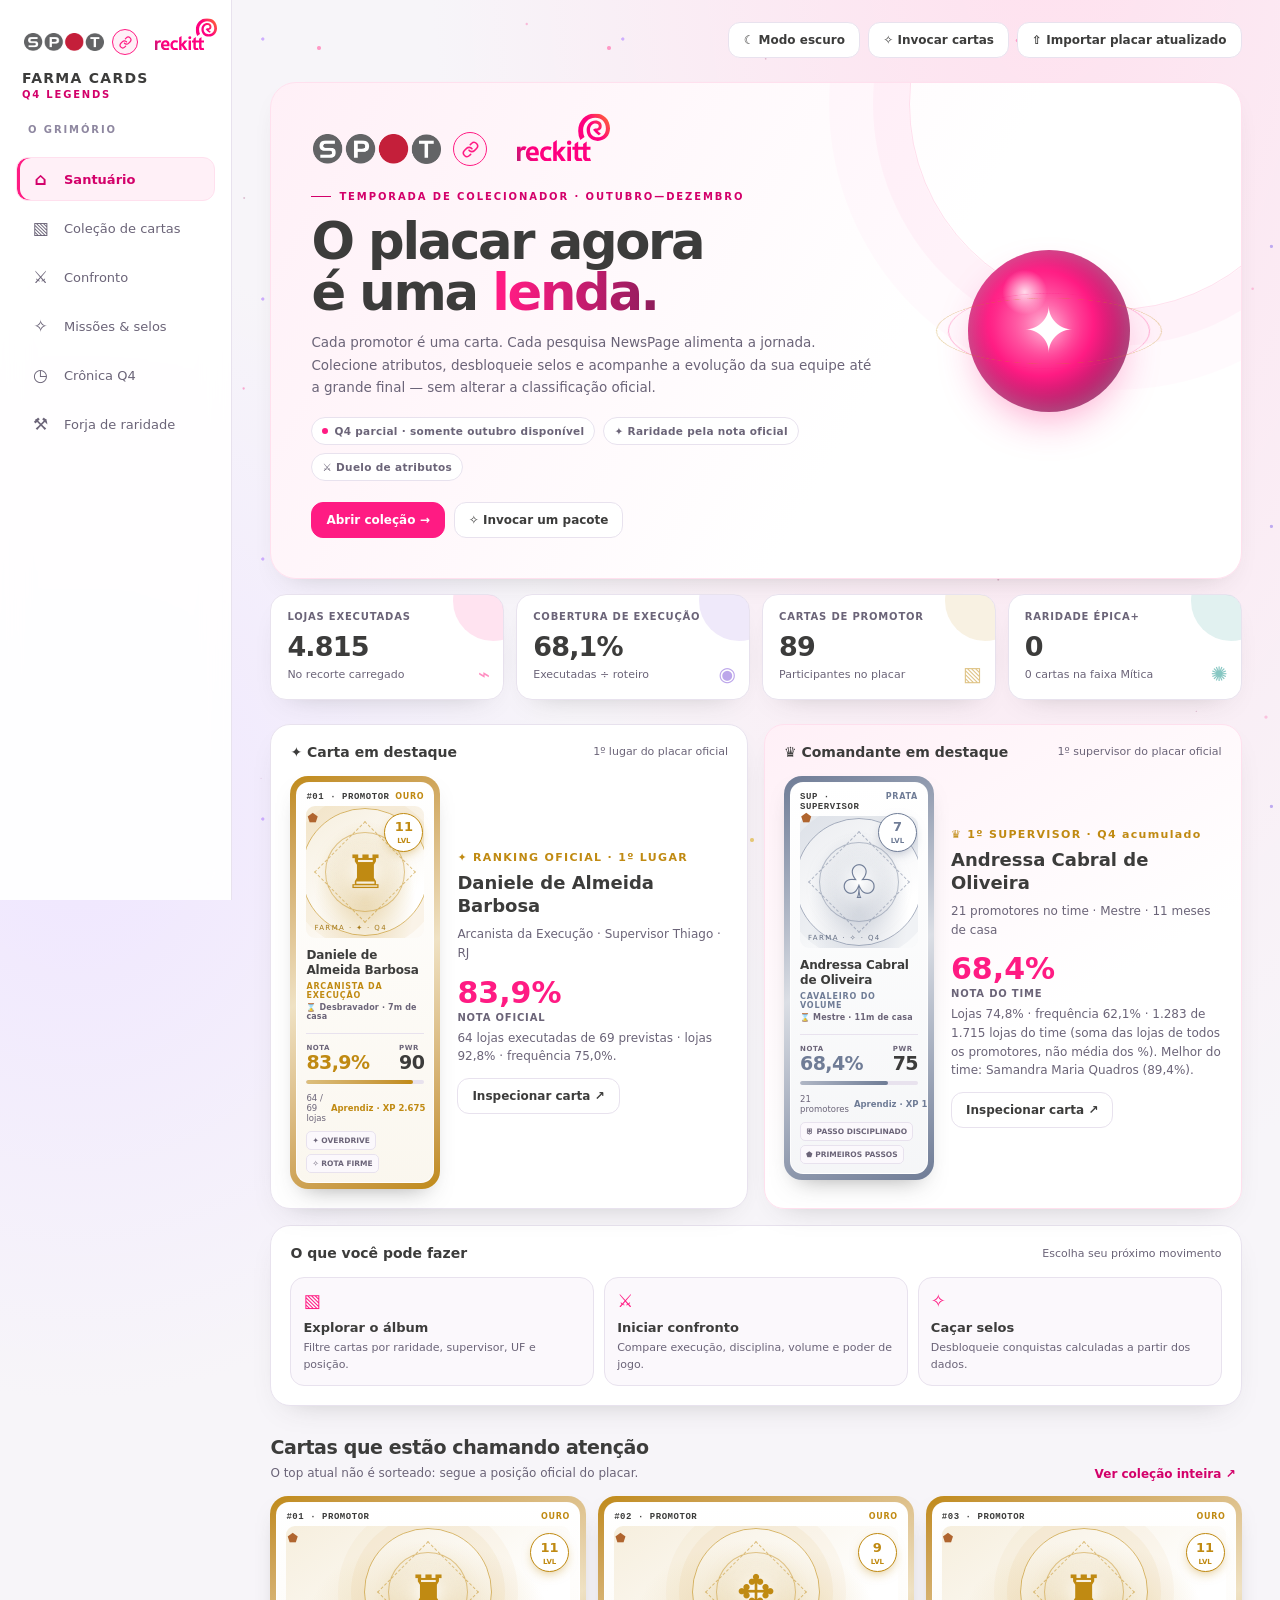
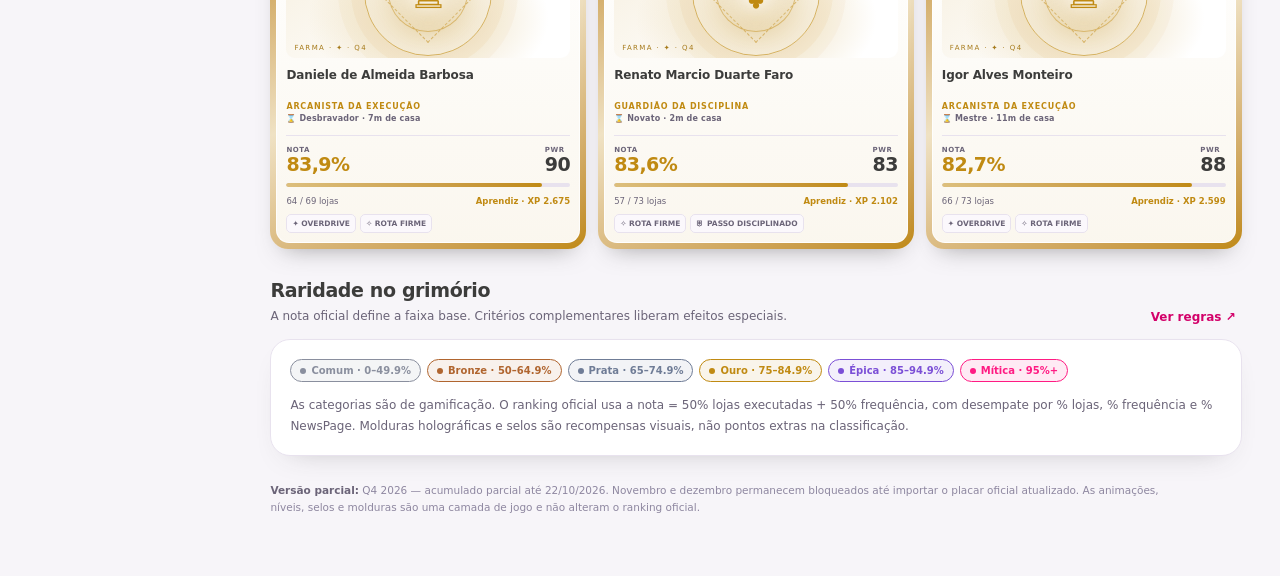
==== commit 95bc1107: "Frequência pela regra do Tracking (corrige a nota do Anderson 99,1) - % frequência = Σ pesquisas New" ====
--- a/site/cards/index.html
+++ b/site/cards/index.html
@@ -481,7 +481,7 @@
   <section id="page-chronicle" class="page">
     <div class="page-title"><div><div class="eyebrow">Linha do tempo · temporada Q4</div><h1>Crônica da campanha</h1><p>Acompanhe a evolução por mês sem misturar valores ausentes com zeros. A linha do tempo lê as informações do placar oficial importado.</p></div><button class="btn" id="chronicleImport">⇧ Atualizar cronologia</button></div>
     <div class="month-track" id="monthTrack"></div><div class="month-results" id="monthResults"></div>
-    <div class="panel" style="margin-top:15px"><div class="panel-head"><h3>Regra oficial da campanha</h3><span>Não muda com a gamificação</span></div><div class="rule-explain"><strong>Classificação:</strong> lojas executadas ÷ lojas presentes no roteiro, somando os meses apurados. Uma loja conta como executada no mês quando tem ao menos uma pesquisa NewsPage. <strong>Nota:</strong> 50% lojas executadas + 50% frequência (visitas feitas ÷ visitas já cobradas até o corte). <strong>Desempate:</strong> % lojas, depois % frequência, depois % NewsPage realizado. <strong>Elegibilidade:</strong> roteiro nos três meses, conforme a regra original. O arquivo atual só contém apuração parcial de outubro; por isso, nenhuma elegibilidade Q4 final é inferida neste protótipo.</div></div>
+    <div class="panel" style="margin-top:15px"><div class="panel-head"><h3>Regra oficial da campanha</h3><span>Não muda com a gamificação</span></div><div class="rule-explain"><strong>Classificação:</strong> lojas executadas ÷ lojas presentes no roteiro, somando os meses apurados. Uma loja conta como executada no mês quando tem ao menos uma pesquisa NewsPage. <strong>Nota:</strong> 50% lojas executadas + 50% frequência (pesquisas NewsPage ÷ visitas planejadas no mês, como no Tracking). <strong>Desempate:</strong> % lojas, depois % frequência, depois % NewsPage realizado. <strong>Elegibilidade:</strong> roteiro nos três meses, conforme a regra original. O arquivo atual só contém apuração parcial de outubro; por isso, nenhuma elegibilidade Q4 final é inferida neste protótipo.</div></div>
   </section>
 
   <section id="page-forge" class="page">
@@ -499,7 +499,7 @@
 <div id="importModal" class="modal" hidden><div class="modal-box"><div class="modal-head"><h2>Prévia da importação</h2><button class="xbtn" data-close="importModal" aria-label="Fechar">×</button></div><div id="importBody"></div><div class="detail-actions"><button class="btn primary" id="importConfirm">Confirmar importação</button><button class="btn" id="importCancel">Cancelar</button></div></div></div><div id="toast" class="toast" role="status" aria-live="polite"></div>
 
 <script>
-const BASE_DATA = {"out": {"prom": [{"nome": "Anderson Veiga Batista", "sup": "Catarina", "supFull": "Catarina Fidelis da Silva", "uf": "SP", "lojas": 57, "exec": 56, "plan": 58, "cump": 58, "pesq": 59, "pos": 1, "pct": 98.2, "pctv": 100.0, "nota": 99.1, "pnp": 56.7}, {"nome": "Samandra Maria Quadros", "sup": "Andressa", "supFull": "Andressa Cabral de Oliveira", "uf": "RS", "lojas": 94, "exec": 84, "plan": 91, "cump": 91, "pesq": 103, "pos": 2, "pct": 89.4, "pctv": 100.0, "nota": 94.7, "pnp": 73.0}, {"nome": "Daniele de Almeida Barbosa", "sup": "Thiago", "supFull": "Thiago Resende de Oliveira", "uf": "RJ", "lojas": 69, "exec": 64, "plan": 84, "cump": 81, "pesq": 87, "pos": 3, "pct": 92.8, "pctv": 96.4, "nota": 94.6, "pnp": 75.0}, {"nome": "Brenda Cristina de Souza", "sup": "Andressa", "supFull": "Andressa Cabral de Oliveira", "uf": "PR", "lojas": 80, "exec": 68, "plan": 87, "cump": 87, "pesq": 88, "pos": 4, "pct": 85.0, "pctv": 100.0, "nota": 92.5, "pnp": 67.2}, {"nome": "Gislaine Aparecida Sagas", "sup": "Andressa", "supFull": "Andressa Cabral de Oliveira", "uf": "SC", "lojas": 67, "exec": 61, "plan": 93, "cump": 87, "pesq": 89, "pos": 5, "pct": 91.0, "pctv": 93.5, "nota": 92.3, "pnp": 69.5}, {"nome": "Paula Camargo Borges", "sup": "Andressa", "supFull": "Andressa Cabral de Oliveira", "uf": "RS", "lojas": 66, "exec": 57, "plan": 78, "cump": 75, "pesq": 77, "pos": 6, "pct": 86.4, "pctv": 96.2, "nota": 91.3, "pnp": 62.1}, {"nome": "Fabiani dos Santos e Santos", "sup": "Andressa", "supFull": "Andressa Cabral de Oliveira", "uf": "RS", "lojas": 63, "exec": 55, "plan": 83, "cump": 79, "pesq": 84, "pos": 7, "pct": 87.3, "pctv": 95.2, "nota": 91.2, "pnp": 68.9}, {"nome": "Igor Alves Monteiro", "sup": "Thiago", "supFull": "Thiago Resende de Oliveira", "uf": "RJ", "lojas": 73, "exec": 66, "plan": 88, "cump": 81, "pesq": 87, "pos": 8, "pct": 90.4, "pctv": 92.0, "nota": 91.2, "pnp": 75.0}, {"nome": "Jean Hilton Pereira da Silva", "sup": "Thiago", "supFull": "Thiago Resende de Oliveira", "uf": "MG", "lojas": 70, "exec": 64, "plan": 76, "cump": 67, "pesq": 69, "pos": 9, "pct": 91.4, "pctv": 88.2, "nota": 89.8, "pnp": 59.5}, {"nome": "Marcos Andre Gomes Vital", "sup": "Renata", "supFull": "Renata Matos de Sousa", "uf": "AL", "lojas": 78, "exec": 62, "plan": 84, "cump": 84, "pesq": 91, "pos": 10, "pct": 79.5, "pctv": 100.0, "nota": 89.7, "pnp": 81.3}, {"nome": "Katiane Dutra", "sup": "Andressa", "supFull": "Andressa Cabral de Oliveira", "uf": "RS", "lojas": 64, "exec": 54, "plan": 86, "cump": 81, "pesq": 90, "pos": 11, "pct": 84.4, "pctv": 94.2, "nota": 89.3, "pnp": 72.0}, {"nome": "Renato Marcio Duarte Faro", "sup": "Renata", "supFull": "Renata Matos de Sousa", "uf": "PA", "lojas": 73, "exec": 57, "plan": 74, "cump": 74, "pesq": 90, "pos": 12, "pct": 78.1, "pctv": 100.0, "nota": 89.0, "pnp": 89.1}, {"nome": "Elisangela Machado dos Santos Lima", "sup": "Catarina", "supFull": "Catarina Fidelis da Silva", "uf": "SP", "lojas": 86, "exec": 69, "plan": 89, "cump": 87, "pesq": 90, "pos": 13, "pct": 80.2, "pctv": 97.8, "nota": 89.0, "pnp": 72.6}, {"nome": "Edna Rodrigues Sandri", "sup": "Catarina", "supFull": "Catarina Fidelis da Silva", "uf": "SP", "lojas": 60, "exec": 52, "plan": 77, "cump": 70, "pesq": 79, "pos": 14, "pct": 86.7, "pctv": 90.9, "nota": 88.8, "pnp": 68.7}, {"nome": "Ana Maria Alves da Silva", "sup": "Renata", "supFull": "Renata Matos de Sousa", "uf": "PI", "lojas": 74, "exec": 57, "plan": 65, "cump": 65, "pesq": 68, "pos": 15, "pct": 77.0, "pctv": 100.0, "nota": 88.5, "pnp": 67.3}, {"nome": "Lucicleide da Silva Teixeira de Morais", "sup": "Renata", "supFull": "Renata Matos de Sousa", "uf": "RN", "lojas": 79, "exec": 60, "plan": 79, "cump": 79, "pesq": 88, "pos": 16, "pct": 75.9, "pctv": 100.0, "nota": 88.0, "pnp": 75.9}, {"nome": "Wellington da Silva Santos", "sup": "Renata", "supFull": "Renata Matos de Sousa", "uf": "BA", "lojas": 80, "exec": 60, "plan": 74, "cump": 74, "pesq": 79, "pos": 17, "pct": 75.0, "pctv": 100.0, "nota": 87.5, "pnp": 69.3}, {"nome": "Bruna Daiane da Rosa", "sup": "Andressa", "supFull": "Andressa Cabral de Oliveira", "uf": "RS", "lojas": 70, "exec": 57, "plan": 85, "cump": 79, "pesq": 84, "pos": 18, "pct": 81.4, "pctv": 92.9, "nota": 87.2, "pnp": 67.2}, {"nome": "Jassey Rodrigues Faustino", "sup": "Adriele", "supFull": "Adriele dos Santos Caxias", "uf": "DF", "lojas": 86, "exec": 68, "plan": 73, "cump": 69, "pesq": 69, "pos": 19, "pct": 79.1, "pctv": 94.5, "nota": 86.8, "pnp": 58.0}, {"nome": "Willian Molulo", "sup": "Thiago", "supFull": "Thiago Resende de Oliveira", "uf": "RJ", "lojas": 53, "exec": 47, "plan": 67, "cump": 56, "pesq": 60, "pos": 20, "pct": 88.7, "pctv": 83.6, "nota": 86.1, "pnp": 54.1}, {"nome": "Natasha Cristina Hofman", "sup": "Adriele", "supFull": "Adriele dos Santos Caxias", "uf": "SP", "lojas": 81, "exec": 61, "plan": 63, "cump": 61, "pesq": 61, "pos": 21, "pct": 75.3, "pctv": 96.8, "nota": 86.1, "pnp": 52.6}, {"nome": "Francielle Elisama Lima Rodrigues", "sup": "Andressa", "supFull": "Andressa Cabral de Oliveira", "uf": "RS", "lojas": 82, "exec": 66, "plan": 97, "cump": 88, "pesq": 91, "pos": 22, "pct": 80.5, "pctv": 90.7, "nota": 85.6, "pnp": 63.6}, {"nome": "Anderson de Mello Alves", "sup": "Andressa", "supFull": "Andressa Cabral de Oliveira", "uf": "RS", "lojas": 68, "exec": 51, "plan": 81, "cump": 77, "pesq": 81, "pos": 23, "pct": 75.0, "pctv": 95.1, "nota": 85.0, "pnp": 67.5}, {"nome": "Kayky Couto da Costa", "sup": "Andressa", "supFull": "Andressa Cabral de Oliveira", "uf": "PR", "lojas": 102, "exec": 77, "plan": 91, "cump": 86, "pesq": 89, "pos": 24, "pct": 75.5, "pctv": 94.5, "nota": 85.0, "pnp": 65.0}, {"nome": "Bruna Speltri Vilasanti", "sup": "Adriele", "supFull": "Adriele dos Santos Caxias", "uf": "MS", "lojas": 61, "exec": 50, "plan": 58, "cump": 51, "pesq": 51, "pos": 25, "pct": 82.0, "pctv": 87.9, "nota": 84.9, "pnp": 45.9}, {"nome": "Lilian Carla Rodrigues Garcia", "sup": "Renata", "supFull": "Renata Matos de Sousa", "uf": "MA", "lojas": 101, "exec": 70, "plan": 71, "cump": 71, "pesq": 71, "pos": 26, "pct": 69.3, "pctv": 100.0, "nota": 84.7, "pnp": 60.2}, {"nome": "Fernando Leite Silva", "sup": "Thiago", "supFull": "Thiago Resende de Oliveira", "uf": "RJ", "lojas": 68, "exec": 53, "plan": 77, "cump": 70, "pesq": 79, "pos": 27, "pct": 77.9, "pctv": 90.9, "nota": 84.4, "pnp": 70.5}, {"nome": "Karine Teixeira Gamarra", "sup": "Andressa", "supFull": "Andressa Cabral de Oliveira", "uf": "RS", "lojas": 67, "exec": 53, "plan": 68, "cump": 61, "pesq": 61, "pos": 28, "pct": 79.1, "pctv": 89.7, "nota": 84.4, "pnp": 48.0}, {"nome": "Ruthielen Torma Giglio", "sup": "Andressa", "supFull": "Andressa Cabral de Oliveira", "uf": "RS", "lojas": 88, "exec": 70, "plan": 100, "cump": 89, "pesq": 99, "pos": 29, "pct": 79.5, "pctv": 89.0, "nota": 84.3, "pnp": 67.3}, {"nome": "Andreia Domenique Beloni Santana", "sup": "Adriele", "supFull": "Adriele dos Santos Caxias", "uf": "SP", "lojas": 88, "exec": 62, "plan": 64, "cump": 62, "pesq": 62, "pos": 30, "pct": 70.5, "pctv": 96.9, "nota": 83.7, "pnp": 50.4}, {"nome": "Leandro Reis Vieira", "sup": "Andressa", "supFull": "Andressa Cabral de Oliveira", "uf": "RS", "lojas": 73, "exec": 57, "plan": 92, "cump": 82, "pesq": 82, "pos": 31, "pct": 78.1, "pctv": 89.1, "nota": 83.6, "pnp": 58.2}, {"nome": "Aurea Lea da Silva de Jesus", "sup": "Renata", "supFull": "Renata Matos de Sousa", "uf": "PA", "lojas": 72, "exec": 58, "plan": 67, "cump": 58, "pesq": 58, "pos": 32, "pct": 80.6, "pctv": 86.6, "nota": 83.6, "pnp": 58.0}, {"nome": "Gilmara Soares Ferreira Cravo", "sup": "Catarina", "supFull": "Catarina Fidelis da Silva", "uf": "SP", "lojas": 71, "exec": 52, "plan": 63, "cump": 59, "pesq": 63, "pos": 33, "pct": 73.2, "pctv": 93.7, "nota": 83.4, "pnp": 64.3}, {"nome": "Fabiana Estevao da Silva", "sup": "Renata", "supFull": "Renata Matos de Sousa", "uf": "CE", "lojas": 102, "exec": 74, "plan": 80, "cump": 75, "pesq": 76, "pos": 34, "pct": 72.5, "pctv": 93.8, "nota": 83.1, "pnp": 63.9}, {"nome": "Vanessa Luciana Gomes de Oliveira", "sup": "Adriele", "supFull": "Adriele dos Santos Caxias", "uf": "SP", "lojas": 66, "exec": 51, "plan": 58, "cump": 51, "pesq": 51, "pos": 35, "pct": 77.3, "pctv": 87.9, "nota": 82.6, "pnp": 43.6}, {"nome": "Antonio Jordana Albesa", "sup": "Catarina", "supFull": "Catarina Fidelis da Silva", "uf": "SP", "lojas": 90, "exec": 63, "plan": 82, "cump": 78, "pesq": 83, "pos": 36, "pct": 70.0, "pctv": 95.1, "nota": 82.6, "pnp": 67.5}, {"nome": "Ingrid Cristine Santana Bogarin", "sup": "Andressa", "supFull": "Andressa Cabral de Oliveira", "uf": "PR", "lojas": 113, "exec": 81, "plan": 90, "cump": 84, "pesq": 86, "pos": 37, "pct": 71.7, "pctv": 93.3, "nota": 82.5, "pnp": 58.1}, {"nome": "Richard da Silva Azambuja", "sup": "Andressa", "supFull": "Andressa Cabral de Oliveira", "uf": "SC", "lojas": 103, "exec": 74, "plan": 84, "cump": 78, "pesq": 82, "pos": 38, "pct": 71.8, "pctv": 92.9, "nota": 82.4, "pnp": 65.1}, {"nome": "Mateus Gusmao da Silva Moreira", "sup": "Thiago", "supFull": "Thiago Resende de Oliveira", "uf": "RJ", "lojas": 76, "exec": 59, "plan": 86, "cump": 74, "pesq": 81, "pos": 39, "pct": 77.6, "pctv": 86.0, "nota": 81.8, "pnp": 62.8}, {"nome": "Deusdete Maria Caetano", "sup": "Adriele", "supFull": "Adriele dos Santos Caxias", "uf": "GO", "lojas": 90, "exec": 60, "plan": 62, "cump": 60, "pesq": 60, "pos": 40, "pct": 66.7, "pctv": 96.8, "nota": 81.7, "pnp": 48.8}, {"nome": "Anny Valeria Ferreira da Silva", "sup": "Renata", "supFull": "Renata Matos de Sousa", "uf": "PB", "lojas": 96, "exec": 62, "plan": 72, "cump": 70, "pesq": 75, "pos": 41, "pct": 64.6, "pctv": 97.2, "nota": 80.9, "pnp": 65.8}, {"nome": "Mirieli Santana Marins Araujo", "sup": "Thiago", "supFull": "Thiago Resende de Oliveira", "uf": "RJ", "lojas": 94, "exec": 64, "plan": 79, "cump": 74, "pesq": 80, "pos": 42, "pct": 68.1, "pctv": 93.7, "nota": 80.9, "pnp": 67.8}, {"nome": "Fabio Gotze", "sup": "Adriele", "supFull": "Adriele dos Santos Caxias", "uf": "SP", "lojas": 88, "exec": 56, "plan": 59, "cump": 57, "pesq": 57, "pos": 43, "pct": 63.6, "pctv": 96.6, "nota": 80.1, "pnp": 52.8}, {"nome": "Matheus Felipe de Souza", "sup": "Thiago", "supFull": "Thiago Resende de Oliveira", "uf": "MG", "lojas": 92, "exec": 63, "plan": 82, "cump": 75, "pesq": 81, "pos": 44, "pct": 68.5, "pctv": 91.5, "nota": 80.0, "pnp": 66.4}, {"nome": "Tamiris Cristina Cordeiro Gomes", "sup": "Catarina", "supFull": "Catarina Fidelis da Silva", "uf": "SP", "lojas": 76, "exec": 54, "plan": 63, "cump": 56, "pesq": 56, "pos": 45, "pct": 71.1, "pctv": 88.9, "nota": 80.0, "pnp": 47.5}, {"nome": "Amanda de Jesus Alves Ferreira", "sup": "Thiago", "supFull": "Thiago Resende de Oliveira", "uf": "RJ", "lojas": 79, "exec": 58, "plan": 80, "cump": 69, "pesq": 76, "pos": 46, "pct": 73.4, "pctv": 86.3, "nota": 79.8, "pnp": 64.4}, {"nome": "Leandro Jesus de Lima Ferreira", "sup": "Renata", "supFull": "Renata Matos de Sousa", "uf": "AM", "lojas": 94, "exec": 56, "plan": 60, "cump": 60, "pesq": 66, "pos": 47, "pct": 59.6, "pctv": 100.0, "nota": 79.8, "pnp": 62.3}, {"nome": "Karina Brasileiro Arruda", "sup": "Catarina", "supFull": "Catarina Fidelis da Silva", "uf": "SP", "lojas": 98, "exec": 65, "plan": 70, "cump": 65, "pesq": 65, "pos": 48, "pct": 66.3, "pctv": 92.9, "nota": 79.6, "pnp": 51.6}, {"nome": "Maria Rosiane de Freitas Pereira Fernand", "sup": "Catarina", "supFull": "Catarina Fidelis da Silva", "uf": "SP", "lojas": 71, "exec": 49, "plan": 67, "cump": 60, "pesq": 64, "pos": 49, "pct": 69.0, "pctv": 89.6, "nota": 79.3, "pnp": 58.7}, {"nome": "Kassia Kalitta Sodre Harmel", "sup": "Andressa", "supFull": "Andressa Cabral de Oliveira", "uf": "SC", "lojas": 82, "exec": 54, "plan": 94, "cump": 87, "pesq": 93, "pos": 50, "pct": 65.9, "pctv": 92.6, "nota": 79.2, "pnp": 66.9}, {"nome": "Michell Garcia do Nascimento", "sup": "Renata", "supFull": "Renata Matos de Sousa", "uf": "PE", "lojas": 94, "exec": 57, "plan": 67, "cump": 65, "pesq": 72, "pos": 51, "pct": 60.6, "pctv": 97.0, "nota": 78.8, "pnp": 63.2}, {"nome": "Wagner Nascimento da Silva", "sup": "Thiago", "supFull": "Thiago Resende de Oliveira", "uf": "RJ", "lojas": 74, "exec": 54, "plan": 91, "cump": 77, "pesq": 80, "pos": 52, "pct": 73.0, "pctv": 84.6, "nota": 78.8, "pnp": 59.3}, {"nome": "Pedro Henrique Pinheiro Baquette", "sup": "Catarina", "supFull": "Catarina Fidelis da Silva", "uf": "SP", "lojas": 77, "exec": 55, "plan": 64, "cump": 55, "pesq": 55, "pos": 53, "pct": 71.4, "pctv": 85.9, "nota": 78.7, "pnp": 43.7}, {"nome": "Ana Claudia Souza Albuquerque Lins", "sup": "Catarina", "supFull": "Catarina Fidelis da Silva", "uf": "SP", "lojas": 72, "exec": 47, "plan": 75, "cump": 69, "pesq": 76, "pos": 54, "pct": 65.3, "pctv": 92.0, "nota": 78.6, "pnp": 67.9}, {"nome": "Elisabete Aparecida Buzzo Pereira", "sup": "Andressa", "supFull": "Andressa Cabral de Oliveira", "uf": "PR", "lojas": 102, "exec": 58, "plan": 66, "cump": 66, "pesq": 68, "pos": 55, "pct": 56.9, "pctv": 100.0, "nota": 78.4, "pnp": 56.7}, {"nome": "Dimitri Ferreira de Paula e Silva", "sup": "Adriele", "supFull": "Adriele dos Santos Caxias", "uf": "SP", "lojas": 62, "exec": 46, "plan": 56, "cump": 46, "pesq": 46, "pos": 56, "pct": 74.2, "pctv": 82.1, "nota": 78.2, "pnp": 40.7}, {"nome": "Pamela Michelle Ribeiro dos Santos", "sup": "Adriele", "supFull": "Adriele dos Santos Caxias", "uf": "SP", "lojas": 68, "exec": 47, "plan": 54, "cump": 47, "pesq": 47, "pos": 57, "pct": 69.1, "pctv": 87.0, "nota": 78.1, "pnp": 44.3}, {"nome": "Natalli Moreira Costa", "sup": "Catarina", "supFull": "Catarina Fidelis da Silva", "uf": "SP", "lojas": 89, "exec": 64, "plan": 76, "cump": 64, "pesq": 64, "pos": 58, "pct": 71.9, "pctv": 84.2, "nota": 78.1, "pnp": 51.6}, {"nome": "Regina Oliveira Novais", "sup": "Adriele", "supFull": "Adriele dos Santos Caxias", "uf": "SP", "lojas": 76, "exec": 52, "plan": 61, "cump": 53, "pesq": 54, "pos": 59, "pct": 68.4, "pctv": 86.9, "nota": 77.7, "pnp": 44.3}, {"nome": "Cilene Baia Araujo", "sup": "Catarina", "supFull": "Catarina Fidelis da Silva", "uf": "SP", "lojas": 73, "exec": 53, "plan": 65, "cump": 53, "pesq": 53, "pos": 60, "pct": 72.6, "pctv": 81.5, "nota": 77.1, "pnp": 43.8}, {"nome": "Diva Emanoela Borges Salazar", "sup": "Adriele", "supFull": "Adriele dos Santos Caxias", "uf": "MT", "lojas": 76, "exec": 50, "plan": 57, "cump": 50, "pesq": 50, "pos": 61, "pct": 65.8, "pctv": 87.7, "nota": 76.8, "pnp": 42.0}, {"nome": "Thais Aparecida de Oliveira e Silva", "sup": "Adriele", "supFull": "Adriele dos Santos Caxias", "uf": "GO", "lojas": 69, "exec": 50, "plan": 68, "cump": 55, "pesq": 55, "pos": 62, "pct": 72.5, "pctv": 80.9, "nota": 76.7, "pnp": 44.7}, {"nome": "Barbara Almeida Soares Falconi", "sup": "Adriele", "supFull": "Adriele dos Santos Caxias", "uf": "SP", "lojas": 56, "exec": 41, "plan": 52, "cump": 41, "pesq": 41, "pos": 63, "pct": 73.2, "pctv": 78.8, "nota": 76.0, "pnp": 40.6}, {"nome": "Gabriela Carolina Dutra Marques", "sup": "Andressa", "supFull": "Andressa Cabral de Oliveira", "uf": "PR", "lojas": 92, "exec": 56, "plan": 85, "cump": 77, "pesq": 80, "pos": 64, "pct": 60.9, "pctv": 90.6, "nota": 75.7, "pnp": 57.6}, {"nome": "Willey Ramon Barroso Guimaraes", "sup": "Thiago", "supFull": "Thiago Resende de Oliveira", "uf": "MG", "lojas": 100, "exec": 61, "plan": 80, "cump": 72, "pesq": 75, "pos": 65, "pct": 61.0, "pctv": 90.0, "nota": 75.5, "pnp": 57.3}, {"nome": "Delly Oliveira Almeida", "sup": "Andressa", "supFull": "Andressa Cabral de Oliveira", "uf": "PR", "lojas": 97, "exec": 62, "plan": 77, "cump": 67, "pesq": 71, "pos": 66, "pct": 63.9, "pctv": 87.0, "nota": 75.5, "pnp": 58.2}, {"nome": "Paula Thais Freiras", "sup": "Thiago", "supFull": "Thiago Resende de Oliveira", "uf": "RJ", "lojas": 76, "exec": 52, "plan": 82, "cump": 67, "pesq": 73, "pos": 67, "pct": 68.4, "pctv": 81.7, "nota": 75.1, "pnp": 56.6}, {"nome": "Gustavo Henrique Ribeiro Souza", "sup": "Thiago", "supFull": "Thiago Resende de Oliveira", "uf": "ES", "lojas": 91, "exec": 57, "plan": 79, "cump": 69, "pesq": 82, "pos": 68, "pct": 62.6, "pctv": 87.3, "nota": 75.0, "pnp": 66.7}, {"nome": "Mauricio de Carvalho", "sup": "Adriele", "supFull": "Adriele dos Santos Caxias", "uf": "SP", "lojas": 99, "exec": 54, "plan": 59, "cump": 55, "pesq": 55, "pos": 69, "pct": 54.5, "pctv": 93.2, "nota": 73.9, "pnp": 45.1}, {"nome": "Anderson Luiz Francisco", "sup": "Catarina", "supFull": "Catarina Fidelis da Silva", "uf": "SP", "lojas": 77, "exec": 46, "plan": 72, "cump": 62, "pesq": 64, "pos": 70, "pct": 59.7, "pctv": 86.1, "nota": 72.9, "pnp": 50.0}, {"nome": "Willian Farias", "sup": "Adriele", "supFull": "Adriele dos Santos Caxias", "uf": "SP", "lojas": 97, "exec": 55, "plan": 63, "cump": 56, "pesq": 56, "pos": 71, "pct": 56.7, "pctv": 88.9, "nota": 72.8, "pnp": 47.1}, {"nome": "Claudio Santos do Rosario Reis", "sup": "Renata", "supFull": "Renata Matos de Sousa", "uf": "BA", "lojas": 91, "exec": 52, "plan": 69, "cump": 61, "pesq": 69, "pos": 72, "pct": 57.1, "pctv": 88.4, "nota": 72.8, "pnp": 57.5}, {"nome": "Pablo Gomes Costa", "sup": "Thiago", "supFull": "Thiago Resende de Oliveira", "uf": "MG", "lojas": 93, "exec": 54, "plan": 76, "cump": 66, "pesq": 73, "pos": 73, "pct": 58.1, "pctv": 86.8, "nota": 72.5, "pnp": 57.9}, {"nome": "Marcele Souza", "sup": "Thiago", "supFull": "Thiago Resende de Oliveira", "uf": "RJ", "lojas": 79, "exec": 50, "plan": 65, "cump": 53, "pesq": 56, "pos": 74, "pct": 63.3, "pctv": 81.5, "nota": 72.4, "pnp": 46.7}, {"nome": "Graciela Lopes da Silva", "sup": "Andressa", "supFull": "Andressa Cabral de Oliveira", "uf": "RS", "lojas": 77, "exec": 45, "plan": 71, "cump": 61, "pesq": 63, "pos": 75, "pct": 58.4, "pctv": 85.9, "nota": 72.2, "pnp": 48.5}, {"nome": "Ailton Cesar dos Santos", "sup": "Catarina", "supFull": "Catarina Fidelis da Silva", "uf": "SP", "lojas": 60, "exec": 40, "plan": 53, "cump": 40, "pesq": 40, "pos": 76, "pct": 66.7, "pctv": 75.5, "nota": 71.1, "pnp": 35.1}, {"nome": "Jociane Porto Coco", "sup": "Andressa", "supFull": "Andressa Cabral de Oliveira", "uf": "RS", "lojas": 65, "exec": 43, "plan": 66, "cump": 50, "pesq": 51, "pos": 77, "pct": 66.2, "pctv": 75.8, "nota": 71.0, "pnp": 41.5}, {"nome": "Marcela Cordeiro da Silva", "sup": "Adriele", "supFull": "Adriele dos Santos Caxias", "uf": "DF", "lojas": 84, "exec": 48, "plan": 58, "cump": 48, "pesq": 48, "pos": 78, "pct": 57.1, "pctv": 82.8, "nota": 70.0, "pnp": 39.7}, {"nome": "Maria Claudia Alves Paula", "sup": "Renata", "supFull": "Renata Matos de Sousa", "uf": "CE", "lojas": 95, "exec": 48, "plan": 60, "cump": 51, "pesq": 53, "pos": 79, "pct": 50.5, "pctv": 85.0, "nota": 67.8, "pnp": 39.6}, {"nome": "Marilia Gabriel Lima", "sup": "Catarina", "supFull": "Catarina Fidelis da Silva", "uf": "SP", "lojas": 76, "exec": 34, "plan": 42, "cump": 34, "pesq": 34, "pos": 80, "pct": 44.7, "pctv": 81.0, "nota": 62.8, "pnp": 33.0}, {"nome": "Thais Smanioto dos Santos", "sup": "Adriele", "supFull": "Adriele dos Santos Caxias", "uf": "SP", "lojas": 76, "exec": 41, "plan": 60, "cump": 43, "pesq": 44, "pos": 81, "pct": 53.9, "pctv": 71.7, "nota": 62.8, "pnp": 36.1}, {"nome": "Allef Rafael Torres da Costa", "sup": "Renata", "supFull": "Renata Matos de Sousa", "uf": "PE", "lojas": 88, "exec": 44, "plan": 62, "cump": 45, "pesq": 45, "pos": 82, "pct": 50.0, "pctv": 72.6, "nota": 61.3, "pnp": 36.9}, {"nome": "Alessandra de Paula dos Santos", "sup": "Catarina", "supFull": "Catarina Fidelis da Silva", "uf": "SP", "lojas": 73, "exec": 38, "plan": 54, "cump": 38, "pesq": 38, "pos": 83, "pct": 52.1, "pctv": 70.4, "nota": 61.2, "pnp": 31.4}, {"nome": "Bruna Pimentel Fernandes Santos", "sup": "Adriele", "supFull": "Adriele dos Santos Caxias", "uf": "DF", "lojas": 65, "exec": 31, "plan": 42, "cump": 31, "pesq": 31, "pos": 84, "pct": 47.7, "pctv": 73.8, "nota": 60.8, "pnp": 36.5}, {"nome": "Igor Augusto Aleixo de Almeida", "sup": "Thiago", "supFull": "Thiago Resende de Oliveira", "uf": "MG", "lojas": 82, "exec": 40, "plan": 67, "cump": 48, "pesq": 59, "pos": 85, "pct": 48.8, "pctv": 71.6, "nota": 60.2, "pnp": 48.8}, {"nome": "Regiane de Andrade Maciel Moroni", "sup": "Adriele", "supFull": "Adriele dos Santos Caxias", "uf": "SP", "lojas": 64, "exec": 29, "plan": 56, "cump": 29, "pesq": 29, "pos": 86, "pct": 45.3, "pctv": 51.8, "nota": 48.5, "pnp": 24.6}, {"nome": "Fernanda Garcia", "sup": "Adriele", "supFull": "Adriele dos Santos Caxias", "uf": "SP", "lojas": 63, "exec": 19, "plan": 57, "cump": 20, "pesq": 20, "pos": 87, "pct": 30.2, "pctv": 35.1, "nota": 32.6, "pnp": 17.4}, {"nome": "Rafael Johan Kohler", "sup": "Catarina", "supFull": "Catarina Fidelis da Silva", "uf": "SP", "lojas": 75, "exec": 1, "plan": 42, "cump": 1, "pesq": 1, "pos": 88, "pct": 1.3, "pctv": 2.4, "nota": 1.9, "pnp": 0.9}, {"nome": "Andre Henrique Francisco da Silva", "sup": "Catarina", "supFull": "Catarina Fidelis da Silva", "uf": "SP", "lojas": 75, "exec": 0, "plan": 34, "cump": 0, "pesq": 0, "pos": 89, "pct": 0.0, "pctv": 0.0, "nota": 0.0, "pnp": 0.0}], "sup": [{"nome": "Andressa Cabral de Oliveira", "prom": 21, "lojas": 1715, "exec": 1283, "plan": 1765, "cump": 1632, "pesq": 1712, "pos": 1, "pct": 74.8, "pctv": 92.5, "nota": 83.6, "pnp": 62.1}, {"nome": "Renata Matos de Sousa", "prom": 14, "lojas": 1217, "exec": 817, "plan": 984, "cump": 932, "pesq": 1001, "pos": 2, "pct": 67.1, "pctv": 94.7, "nota": 80.9, "pnp": 62.9}, {"nome": "Thiago Resende de Oliveira", "prom": 16, "lojas": 1269, "exec": 906, "plan": 1259, "cump": 1099, "pesq": 1198, "pos": 3, "pct": 71.4, "pctv": 87.3, "nota": 79.3, "pnp": 61.7}, {"nome": "Adriele dos Santos Caxias", "prom": 20, "lojas": 1515, "exec": 971, "plan": 1180, "cump": 985, "pesq": 987, "pos": 4, "pct": 64.1, "pctv": 83.5, "nota": 73.8, "pnp": 42.9}, {"nome": "Catarina Fidelis da Silva", "prom": 18, "lojas": 1356, "exec": 838, "plan": 1146, "cump": 949, "pesq": 984, "pos": 5, "pct": 61.8, "pctv": 82.8, "nota": 72.3, "pnp": 47.0}], "tot": {"lojas": 7072, "exec": 4815}, "label": "Outubro", "sub": "até 22/10", "disponivel": true, "corte": "2026-10-22", "fechado": false, "titulo": "de outubro", "periodo": "Apuração de <b>01/10</b> a <b>22/10</b> · Outubro"}, "nov": {"label": "Novembro", "sub": "aguardando apuração", "disponivel": false}, "dez": {"label": "Dezembro", "sub": "aguardando apuração", "disponivel": false}, "q4": {"prom": [{"nome": "Anderson Veiga Batista", "sup": "Catarina", "supFull": "Catarina Fidelis da Silva", "uf": "SP", "lojas": 57, "exec": 56, "plan": 58, "cump": 58, "pesq": 59, "pos": 1, "pct": 98.2, "pctv": 100.0, "nota": 99.1, "pnp": 56.7}, {"nome": "Samandra Maria Quadros", "sup": "Andressa", "supFull": "Andressa Cabral de Oliveira", "uf": "RS", "lojas": 94, "exec": 84, "plan": 91, "cump": 91, "pesq": 103, "pos": 2, "pct": 89.4, "pctv": 100.0, "nota": 94.7, "pnp": 73.0}, {"nome": "Daniele de Almeida Barbosa", "sup": "Thiago", "supFull": "Thiago Resende de Oliveira", "uf": "RJ", "lojas": 69, "exec": 64, "plan": 84, "cump": 81, "pesq": 87, "pos": 3, "pct": 92.8, "pctv": 96.4, "nota": 94.6, "pnp": 75.0}, {"nome": "Brenda Cristina de Souza", "sup": "Andressa", "supFull": "Andressa Cabral de Oliveira", "uf": "PR", "lojas": 80, "exec": 68, "plan": 87, "cump": 87, "pesq": 88, "pos": 4, "pct": 85.0, "pctv": 100.0, "nota": 92.5, "pnp": 67.2}, {"nome": "Gislaine Aparecida Sagas", "sup": "Andressa", "supFull": "Andressa Cabral de Oliveira", "uf": "SC", "lojas": 67, "exec": 61, "plan": 93, "cump": 87, "pesq": 89, "pos": 5, "pct": 91.0, "pctv": 93.5, "nota": 92.3, "pnp": 69.5}, {"nome": "Paula Camargo Borges", "sup": "Andressa", "supFull": "Andressa Cabral de Oliveira", "uf": "RS", "lojas": 66, "exec": 57, "plan": 78, "cump": 75, "pesq": 77, "pos": 6, "pct": 86.4, "pctv": 96.2, "nota": 91.3, "pnp": 62.1}, {"nome": "Fabiani dos Santos e Santos", "sup": "Andressa", "supFull": "Andressa Cabral de Oliveira", "uf": "RS", "lojas": 63, "exec": 55, "plan": 83, "cump": 79, "pesq": 84, "pos": 7, "pct": 87.3, "pctv": 95.2, "nota": 91.2, "pnp": 68.9}, {"nome": "Igor Alves Monteiro", "sup": "Thiago", "supFull": "Thiago Resende de Oliveira", "uf": "RJ", "lojas": 73, "exec": 66, "plan": 88, "cump": 81, "pesq": 87, "pos": 8, "pct": 90.4, "pctv": 92.0, "nota": 91.2, "pnp": 75.0}, {"nome": "Jean Hilton Pereira da Silva", "sup": "Thiago", "supFull": "Thiago Resende de Oliveira", "uf": "MG", "lojas": 70, "exec": 64, "plan": 76, "cump": 67, "pesq": 69, "pos": 9, "pct": 91.4, "pctv": 88.2, "nota": 89.8, "pnp": 59.5}, {"nome": "Marcos Andre Gomes Vital", "sup": "Renata", "supFull": "Renata Matos de Sousa", "uf": "AL", "lojas": 78, "exec": 62, "plan": 84, "cump": 84, "pesq": 91, "pos": 10, "pct": 79.5, "pctv": 100.0, "nota": 89.7, "pnp": 81.3}, {"nome": "Katiane Dutra", "sup": "Andressa", "supFull": "Andressa Cabral de Oliveira", "uf": "RS", "lojas": 64, "exec": 54, "plan": 86, "cump": 81, "pesq": 90, "pos": 11, "pct": 84.4, "pctv": 94.2, "nota": 89.3, "pnp": 72.0}, {"nome": "Renato Marcio Duarte Faro", "sup": "Renata", "supFull": "Renata Matos de Sousa", "uf": "PA", "lojas": 73, "exec": 57, "plan": 74, "cump": 74, "pesq": 90, "pos": 12, "pct": 78.1, "pctv": 100.0, "nota": 89.0, "pnp": 89.1}, {"nome": "Elisangela Machado dos Santos Lima", "sup": "Catarina", "supFull": "Catarina Fidelis da Silva", "uf": "SP", "lojas": 86, "exec": 69, "plan": 89, "cump": 87, "pesq": 90, "pos": 13, "pct": 80.2, "pctv": 97.8, "nota": 89.0, "pnp": 72.6}, {"nome": "Edna Rodrigues Sandri", "sup": "Catarina", "supFull": "Catarina Fidelis da Silva", "uf": "SP", "lojas": 60, "exec": 52, "plan": 77, "cump": 70, "pesq": 79, "pos": 14, "pct": 86.7, "pctv": 90.9, "nota": 88.8, "pnp": 68.7}, {"nome": "Ana Maria Alves da Silva", "sup": "Renata", "supFull": "Renata Matos de Sousa", "uf": "PI", "lojas": 74, "exec": 57, "plan": 65, "cump": 65, "pesq": 68, "pos": 15, "pct": 77.0, "pctv": 100.0, "nota": 88.5, "pnp": 67.3}, {"nome": "Lucicleide da Silva Teixeira de Morais", "sup": "Renata", "supFull": "Renata Matos de Sousa", "uf": "RN", "lojas": 79, "exec": 60, "plan": 79, "cump": 79, "pesq": 88, "pos": 16, "pct": 75.9, "pctv": 100.0, "nota": 88.0, "pnp": 75.9}, {"nome": "Wellington da Silva Santos", "sup": "Renata", "supFull": "Renata Matos de Sousa", "uf": "BA", "lojas": 80, "exec": 60, "plan": 74, "cump": 74, "pesq": 79, "pos": 17, "pct": 75.0, "pctv": 100.0, "nota": 87.5, "pnp": 69.3}, {"nome": "Bruna Daiane da Rosa", "sup": "Andressa", "supFull": "Andressa Cabral de Oliveira", "uf": "RS", "lojas": 70, "exec": 57, "plan": 85, "cump": 79, "pesq": 84, "pos": 18, "pct": 81.4, "pctv": 92.9, "nota": 87.2, "pnp": 67.2}, {"nome": "Jassey Rodrigues Faustino", "sup": "Adriele", "supFull": "Adriele dos Santos Caxias", "uf": "DF", "lojas": 86, "exec": 68, "plan": 73, "cump": 69, "pesq": 69, "pos": 19, "pct": 79.1, "pctv": 94.5, "nota": 86.8, "pnp": 58.0}, {"nome": "Willian Molulo", "sup": "Thiago", "supFull": "Thiago Resende de Oliveira", "uf": "RJ", "lojas": 53, "exec": 47, "plan": 67, "cump": 56, "pesq": 60, "pos": 20, "pct": 88.7, "pctv": 83.6, "nota": 86.1, "pnp": 54.1}, {"nome": "Natasha Cristina Hofman", "sup": "Adriele", "supFull": "Adriele dos Santos Caxias", "uf": "SP", "lojas": 81, "exec": 61, "plan": 63, "cump": 61, "pesq": 61, "pos": 21, "pct": 75.3, "pctv": 96.8, "nota": 86.1, "pnp": 52.6}, {"nome": "Francielle Elisama Lima Rodrigues", "sup": "Andressa", "supFull": "Andressa Cabral de Oliveira", "uf": "RS", "lojas": 82, "exec": 66, "plan": 97, "cump": 88, "pesq": 91, "pos": 22, "pct": 80.5, "pctv": 90.7, "nota": 85.6, "pnp": 63.6}, {"nome": "Anderson de Mello Alves", "sup": "Andressa", "supFull": "Andressa Cabral de Oliveira", "uf": "RS", "lojas": 68, "exec": 51, "plan": 81, "cump": 77, "pesq": 81, "pos": 23, "pct": 75.0, "pctv": 95.1, "nota": 85.0, "pnp": 67.5}, {"nome": "Kayky Couto da Costa", "sup": "Andressa", "supFull": "Andressa Cabral de Oliveira", "uf": "PR", "lojas": 102, "exec": 77, "plan": 91, "cump": 86, "pesq": 89, "pos": 24, "pct": 75.5, "pctv": 94.5, "nota": 85.0, "pnp": 65.0}, {"nome": "Bruna Speltri Vilasanti", "sup": "Adriele", "supFull": "Adriele dos Santos Caxias", "uf": "MS", "lojas": 61, "exec": 50, "plan": 58, "cump": 51, "pesq": 51, "pos": 25, "pct": 82.0, "pctv": 87.9, "nota": 84.9, "pnp": 45.9}, {"nome": "Lilian Carla Rodrigues Garcia", "sup": "Renata", "supFull": "Renata Matos de Sousa", "uf": "MA", "lojas": 101, "exec": 70, "plan": 71, "cump": 71, "pesq": 71, "pos": 26, "pct": 69.3, "pctv": 100.0, "nota": 84.7, "pnp": 60.2}, {"nome": "Fernando Leite Silva", "sup": "Thiago", "supFull": "Thiago Resende de Oliveira", "uf": "RJ", "lojas": 68, "exec": 53, "plan": 77, "cump": 70, "pesq": 79, "pos": 27, "pct": 77.9, "pctv": 90.9, "nota": 84.4, "pnp": 70.5}, {"nome": "Karine Teixeira Gamarra", "sup": "Andressa", "supFull": "Andressa Cabral de Oliveira", "uf": "RS", "lojas": 67, "exec": 53, "plan": 68, "cump": 61, "pesq": 61, "pos": 28, "pct": 79.1, "pctv": 89.7, "nota": 84.4, "pnp": 48.0}, {"nome": "Ruthielen Torma Giglio", "sup": "Andressa", "supFull": "Andressa Cabral de Oliveira", "uf": "RS", "lojas": 88, "exec": 70, "plan": 100, "cump": 89, "pesq": 99, "pos": 29, "pct": 79.5, "pctv": 89.0, "nota": 84.3, "pnp": 67.3}, {"nome": "Andreia Domenique Beloni Santana", "sup": "Adriele", "supFull": "Adriele dos Santos Caxias", "uf": "SP", "lojas": 88, "exec": 62, "plan": 64, "cump": 62, "pesq": 62, "pos": 30, "pct": 70.5, "pctv": 96.9, "nota": 83.7, "pnp": 50.4}, {"nome": "Leandro Reis Vieira", "sup": "Andressa", "supFull": "Andressa Cabral de Oliveira", "uf": "RS", "lojas": 73, "exec": 57, "plan": 92, "cump": 82, "pesq": 82, "pos": 31, "pct": 78.1, "pctv": 89.1, "nota": 83.6, "pnp": 58.2}, {"nome": "Aurea Lea da Silva de Jesus", "sup": "Renata", "supFull": "Renata Matos de Sousa", "uf": "PA", "lojas": 72, "exec": 58, "plan": 67, "cump": 58, "pesq": 58, "pos": 32, "pct": 80.6, "pctv": 86.6, "nota": 83.6, "pnp": 58.0}, {"nome": "Gilmara Soares Ferreira Cravo", "sup": "Catarina", "supFull": "Catarina Fidelis da Silva", "uf": "SP", "lojas": 71, "exec": 52, "plan": 63, "cump": 59, "pesq": 63, "pos": 33, "pct": 73.2, "pctv": 93.7, "nota": 83.4, "pnp": 64.3}, {"nome": "Fabiana Estevao da Silva", "sup": "Renata", "supFull": "Renata Matos de Sousa", "uf": "CE", "lojas": 102, "exec": 74, "plan": 80, "cump": 75, "pesq": 76, "pos": 34, "pct": 72.5, "pctv": 93.8, "nota": 83.1, "pnp": 63.9}, {"nome": "Vanessa Luciana Gomes de Oliveira", "sup": "Adriele", "supFull": "Adriele dos Santos Caxias", "uf": "SP", "lojas": 66, "exec": 51, "plan": 58, "cump": 51, "pesq": 51, "pos": 35, "pct": 77.3, "pctv": 87.9, "nota": 82.6, "pnp": 43.6}, {"nome": "Antonio Jordana Albesa", "sup": "Catarina", "supFull": "Catarina Fidelis da Silva", "uf": "SP", "lojas": 90, "exec": 63, "plan": 82, "cump": 78, "pesq": 83, "pos": 36, "pct": 70.0, "pctv": 95.1, "nota": 82.6, "pnp": 67.5}, {"nome": "Ingrid Cristine Santana Bogarin", "sup": "Andressa", "supFull": "Andressa Cabral de Oliveira", "uf": "PR", "lojas": 113, "exec": 81, "plan": 90, "cump": 84, "pesq": 86, "pos": 37, "pct": 71.7, "pctv": 93.3, "nota": 82.5, "pnp": 58.1}, {"nome": "Richard da Silva Azambuja", "sup": "Andressa", "supFull": "Andressa Cabral de Oliveira", "uf": "SC", "lojas": 103, "exec": 74, "plan": 84, "cump": 78, "pesq": 82, "pos": 38, "pct": 71.8, "pctv": 92.9, "nota": 82.4, "pnp": 65.1}, {"nome": "Mateus Gusmao da Silva Moreira", "sup": "Thiago", "supFull": "Thiago Resende de Oliveira", "uf": "RJ", "lojas": 76, "exec": 59, "plan": 86, "cump": 74, "pesq": 81, "pos": 39, "pct": 77.6, "pctv": 86.0, "nota": 81.8, "pnp": 62.8}, {"nome": "Deusdete Maria Caetano", "sup": "Adriele", "supFull": "Adriele dos Santos Caxias", "uf": "GO", "lojas": 90, "exec": 60, "plan": 62, "cump": 60, "pesq": 60, "pos": 40, "pct": 66.7, "pctv": 96.8, "nota": 81.7, "pnp": 48.8}, {"nome": "Anny Valeria Ferreira da Silva", "sup": "Renata", "supFull": "Renata Matos de Sousa", "uf": "PB", "lojas": 96, "exec": 62, "plan": 72, "cump": 70, "pesq": 75, "pos": 41, "pct": 64.6, "pctv": 97.2, "nota": 80.9, "pnp": 65.8}, {"nome": "Mirieli Santana Marins Araujo", "sup": "Thiago", "supFull": "Thiago Resende de Oliveira", "uf": "RJ", "lojas": 94, "exec": 64, "plan": 79, "cump": 74, "pesq": 80, "pos": 42, "pct": 68.1, "pctv": 93.7, "nota": 80.9, "pnp": 67.8}, {"nome": "Fabio Gotze", "sup": "Adriele", "supFull": "Adriele dos Santos Caxias", "uf": "SP", "lojas": 88, "exec": 56, "plan": 59, "cump": 57, "pesq": 57, "pos": 43, "pct": 63.6, "pctv": 96.6, "nota": 80.1, "pnp": 52.8}, {"nome": "Matheus Felipe de Souza", "sup": "Thiago", "supFull": "Thiago Resende de Oliveira", "uf": "MG", "lojas": 92, "exec": 63, "plan": 82, "cump": 75, "pesq": 81, "pos": 44, "pct": 68.5, "pctv": 91.5, "nota": 80.0, "pnp": 66.4}, {"nome": "Tamiris Cristina Cordeiro Gomes", "sup": "Catarina", "supFull": "Catarina Fidelis da Silva", "uf": "SP", "lojas": 76, "exec": 54, "plan": 63, "cump": 56, "pesq": 56, "pos": 45, "pct": 71.1, "pctv": 88.9, "nota": 80.0, "pnp": 47.5}, {"nome": "Amanda de Jesus Alves Ferreira", "sup": "Thiago", "supFull": "Thiago Resende de Oliveira", "uf": "RJ", "lojas": 79, "exec": 58, "plan": 80, "cump": 69, "pesq": 76, "pos": 46, "pct": 73.4, "pctv": 86.3, "nota": 79.8, "pnp": 64.4}, {"nome": "Leandro Jesus de Lima Ferreira", "sup": "Renata", "supFull": "Renata Matos de Sousa", "uf": "AM", "lojas": 94, "exec": 56, "plan": 60, "cump": 60, "pesq": 66, "pos": 47, "pct": 59.6, "pctv": 100.0, "nota": 79.8, "pnp": 62.3}, {"nome": "Karina Brasileiro Arruda", "sup": "Catarina", "supFull": "Catarina Fidelis da Silva", "uf": "SP", "lojas": 98, "exec": 65, "plan": 70, "cump": 65, "pesq": 65, "pos": 48, "pct": 66.3, "pctv": 92.9, "nota": 79.6, "pnp": 51.6}, {"nome": "Maria Rosiane de Freitas Pereira Fernand", "sup": "Catarina", "supFull": "Catarina Fidelis da Silva", "uf": "SP", "lojas": 71, "exec": 49, "plan": 67, "cump": 60, "pesq": 64, "pos": 49, "pct": 69.0, "pctv": 89.6, "nota": 79.3, "pnp": 58.7}, {"nome": "Kassia Kalitta Sodre Harmel", "sup": "Andressa", "supFull": "Andressa Cabral de Oliveira", "uf": "SC", "lojas": 82, "exec": 54, "plan": 94, "cump": 87, "pesq": 93, "pos": 50, "pct": 65.9, "pctv": 92.6, "nota": 79.2, "pnp": 66.9}, {"nome": "Michell Garcia do Nascimento", "sup": "Renata", "supFull": "Renata Matos de Sousa", "uf": "PE", "lojas": 94, "exec": 57, "plan": 67, "cump": 65, "pesq": 72, "pos": 51, "pct": 60.6, "pctv": 97.0, "nota": 78.8, "pnp": 63.2}, {"nome": "Wagner Nascimento da Silva", "sup": "Thiago", "supFull": "Thiago Resende de Oliveira", "uf": "RJ", "lojas": 74, "exec": 54, "plan": 91, "cump": 77, "pesq": 80, "pos": 52, "pct": 73.0, "pctv": 84.6, "nota": 78.8, "pnp": 59.3}, {"nome": "Pedro Henrique Pinheiro Baquette", "sup": "Catarina", "supFull": "Catarina Fidelis da Silva", "uf": "SP", "lojas": 77, "exec": 55, "plan": 64, "cump": 55, "pesq": 55, "pos": 53, "pct": 71.4, "pctv": 85.9, "nota": 78.7, "pnp": 43.7}, {"nome": "Ana Claudia Souza Albuquerque Lins", "sup": "Catarina", "supFull": "Catarina Fidelis da Silva", "uf": "SP", "lojas": 72, "exec": 47, "plan": 75, "cump": 69, "pesq": 76, "pos": 54, "pct": 65.3, "pctv": 92.0, "nota": 78.6, "pnp": 67.9}, {"nome": "Elisabete Aparecida Buzzo Pereira", "sup": "Andressa", "supFull": "Andressa Cabral de Oliveira", "uf": "PR", "lojas": 102, "exec": 58, "plan": 66, "cump": 66, "pesq": 68, "pos": 55, "pct": 56.9, "pctv": 100.0, "nota": 78.4, "pnp": 56.7}, {"nome": "Dimitri Ferreira de Paula e Silva", "sup": "Adriele", "supFull": "Adriele dos Santos Caxias", "uf": "SP", "lojas": 62, "exec": 46, "plan": 56, "cump": 46, "pesq": 46, "pos": 56, "pct": 74.2, "pctv": 82.1, "nota": 78.2, "pnp": 40.7}, {"nome": "Pamela Michelle Ribeiro dos Santos", "sup": "Adriele", "supFull": "Adriele dos Santos Caxias", "uf": "SP", "lojas": 68, "exec": 47, "plan": 54, "cump": 47, "pesq": 47, "pos": 57, "pct": 69.1, "pctv": 87.0, "nota": 78.1, "pnp": 44.3}, {"nome": "Natalli Moreira Costa", "sup": "Catarina", "supFull": "Catarina Fidelis da Silva", "uf": "SP", "lojas": 89, "exec": 64, "plan": 76, "cump": 64, "pesq": 64, "pos": 58, "pct": 71.9, "pctv": 84.2, "nota": 78.1, "pnp": 51.6}, {"nome": "Regina Oliveira Novais", "sup": "Adriele", "supFull": "Adriele dos Santos Caxias", "uf": "SP", "lojas": 76, "exec": 52, "plan": 61, "cump": 53, "pesq": 54, "pos": 59, "pct": 68.4, "pctv": 86.9, "nota": 77.7, "pnp": 44.3}, {"nome": "Cilene Baia Araujo", "sup": "Catarina", "supFull": "Catarina Fidelis da Silva", "uf": "SP", "lojas": 73, "exec": 53, "plan": 65, "cump": 53, "pesq": 53, "pos": 60, "pct": 72.6, "pctv": 81.5, "nota": 77.1, "pnp": 43.8}, {"nome": "Diva Emanoela Borges Salazar", "sup": "Adriele", "supFull": "Adriele dos Santos Caxias", "uf": "MT", "lojas": 76, "exec": 50, "plan": 57, "cump": 50, "pesq": 50, "pos": 61, "pct": 65.8, "pctv": 87.7, "nota": 76.8, "pnp": 42.0}, {"nome": "Thais Aparecida de Oliveira e Silva", "sup": "Adriele", "supFull": "Adriele dos Santos Caxias", "uf": "GO", "lojas": 69, "exec": 50, "plan": 68, "cump": 55, "pesq": 55, "pos": 62, "pct": 72.5, "pctv": 80.9, "nota": 76.7, "pnp": 44.7}, {"nome": "Barbara Almeida Soares Falconi", "sup": "Adriele", "supFull": "Adriele dos Santos Caxias", "uf": "SP", "lojas": 56, "exec": 41, "plan": 52, "cump": 41, "pesq": 41, "pos": 63, "pct": 73.2, "pctv": 78.8, "nota": 76.0, "pnp": 40.6}, {"nome": "Gabriela Carolina Dutra Marques", "sup": "Andressa", "supFull": "Andressa Cabral de Oliveira", "uf": "PR", "lojas": 92, "exec": 56, "plan": 85, "cump": 77, "pesq": 80, "pos": 64, "pct": 60.9, "pctv": 90.6, "nota": 75.7, "pnp": 57.6}, {"nome": "Willey Ramon Barroso Guimaraes", "sup": "Thiago", "supFull": "Thiago Resende de Oliveira", "uf": "MG", "lojas": 100, "exec": 61, "plan": 80, "cump": 72, "pesq": 75, "pos": 65, "pct": 61.0, "pctv": 90.0, "nota": 75.5, "pnp": 57.3}, {"nome": "Delly Oliveira Almeida", "sup": "Andressa", "supFull": "Andressa Cabral de Oliveira", "uf": "PR", "lojas": 97, "exec": 62, "plan": 77, "cump": 67, "pesq": 71, "pos": 66, "pct": 63.9, "pctv": 87.0, "nota": 75.5, "pnp": 58.2}, {"nome": "Paula Thais Freiras", "sup": "Thiago", "supFull": "Thiago Resende de Oliveira", "uf": "RJ", "lojas": 76, "exec": 52, "plan": 82, "cump": 67, "pesq": 73, "pos": 67, "pct": 68.4, "pctv": 81.7, "nota": 75.1, "pnp": 56.6}, {"nome": "Gustavo Henrique Ribeiro Souza", "sup": "Thiago", "supFull": "Thiago Resende de Oliveira", "uf": "ES", "lojas": 91, "exec": 57, "plan": 79, "cump": 69, "pesq": 82, "pos": 68, "pct": 62.6, "pctv": 87.3, "nota": 75.0, "pnp": 66.7}, {"nome": "Mauricio de Carvalho", "sup": "Adriele", "supFull": "Adriele dos Santos Caxias", "uf": "SP", "lojas": 99, "exec": 54, "plan": 59, "cump": 55, "pesq": 55, "pos": 69, "pct": 54.5, "pctv": 93.2, "nota": 73.9, "pnp": 45.1}, {"nome": "Anderson Luiz Francisco", "sup": "Catarina", "supFull": "Catarina Fidelis da Silva", "uf": "SP", "lojas": 77, "exec": 46, "plan": 72, "cump": 62, "pesq": 64, "pos": 70, "pct": 59.7, "pctv": 86.1, "nota": 72.9, "pnp": 50.0}, {"nome": "Willian Farias", "sup": "Adriele", "supFull": "Adriele dos Santos Caxias", "uf": "SP", "lojas": 97, "exec": 55, "plan": 63, "cump": 56, "pesq": 56, "pos": 71, "pct": 56.7, "pctv": 88.9, "nota": 72.8, "pnp": 47.1}, {"nome": "Claudio Santos do Rosario Reis", "sup": "Renata", "supFull": "Renata Matos de Sousa", "uf": "BA", "lojas": 91, "exec": 52, "plan": 69, "cump": 61, "pesq": 69, "pos": 72, "pct": 57.1, "pctv": 88.4, "nota": 72.8, "pnp": 57.5}, {"nome": "Pablo Gomes Costa", "sup": "Thiago", "supFull": "Thiago Resende de Oliveira", "uf": "MG", "lojas": 93, "exec": 54, "plan": 76, "cump": 66, "pesq": 73, "pos": 73, "pct": 58.1, "pctv": 86.8, "nota": 72.5, "pnp": 57.9}, {"nome": "Marcele Souza", "sup": "Thiago", "supFull": "Thiago Resende de Oliveira", "uf": "RJ", "lojas": 79, "exec": 50, "plan": 65, "cump": 53, "pesq": 56, "pos": 74, "pct": 63.3, "pctv": 81.5, "nota": 72.4, "pnp": 46.7}, {"nome": "Graciela Lopes da Silva", "sup": "Andressa", "supFull": "Andressa Cabral de Oliveira", "uf": "RS", "lojas": 77, "exec": 45, "plan": 71, "cump": 61, "pesq": 63, "pos": 75, "pct": 58.4, "pctv": 85.9, "nota": 72.2, "pnp": 48.5}, {"nome": "Ailton Cesar dos Santos", "sup": "Catarina", "supFull": "Catarina Fidelis da Silva", "uf": "SP", "lojas": 60, "exec": 40, "plan": 53, "cump": 40, "pesq": 40, "pos": 76, "pct": 66.7, "pctv": 75.5, "nota": 71.1, "pnp": 35.1}, {"nome": "Jociane Porto Coco", "sup": "Andressa", "supFull": "Andressa Cabral de Oliveira", "uf": "RS", "lojas": 65, "exec": 43, "plan": 66, "cump": 50, "pesq": 51, "pos": 77, "pct": 66.2, "pctv": 75.8, "nota": 71.0, "pnp": 41.5}, {"nome": "Marcela Cordeiro da Silva", "sup": "Adriele", "supFull": "Adriele dos Santos Caxias", "uf": "DF", "lojas": 84, "exec": 48, "plan": 58, "cump": 48, "pesq": 48, "pos": 78, "pct": 57.1, "pctv": 82.8, "nota": 70.0, "pnp": 39.7}, {"nome": "Maria Claudia Alves Paula", "sup": "Renata", "supFull": "Renata Matos de Sousa", "uf": "CE", "lojas": 95, "exec": 48, "plan": 60, "cump": 51, "pesq": 53, "pos": 79, "pct": 50.5, "pctv": 85.0, "nota": 67.8, "pnp": 39.6}, {"nome": "Marilia Gabriel Lima", "sup": "Catarina", "supFull": "Catarina Fidelis da Silva", "uf": "SP", "lojas": 76, "exec": 34, "plan": 42, "cump": 34, "pesq": 34, "pos": 80, "pct": 44.7, "pctv": 81.0, "nota": 62.8, "pnp": 33.0}, {"nome": "Thais Smanioto dos Santos", "sup": "Adriele", "supFull": "Adriele dos Santos Caxias", "uf": "SP", "lojas": 76, "exec": 41, "plan": 60, "cump": 43, "pesq": 44, "pos": 81, "pct": 53.9, "pctv": 71.7, "nota": 62.8, "pnp": 36.1}, {"nome": "Allef Rafael Torres da Costa", "sup": "Renata", "supFull": "Renata Matos de Sousa", "uf": "PE", "lojas": 88, "exec": 44, "plan": 62, "cump": 45, "pesq": 45, "pos": 82, "pct": 50.0, "pctv": 72.6, "nota": 61.3, "pnp": 36.9}, {"nome": "Alessandra de Paula dos Santos", "sup": "Catarina", "supFull": "Catarina Fidelis da Silva", "uf": "SP", "lojas": 73, "exec": 38, "plan": 54, "cump": 38, "pesq": 38, "pos": 83, "pct": 52.1, "pctv": 70.4, "nota": 61.2, "pnp": 31.4}, {"nome": "Bruna Pimentel Fernandes Santos", "sup": "Adriele", "supFull": "Adriele dos Santos Caxias", "uf": "DF", "lojas": 65, "exec": 31, "plan": 42, "cump": 31, "pesq": 31, "pos": 84, "pct": 47.7, "pctv": 73.8, "nota": 60.8, "pnp": 36.5}, {"nome": "Igor Augusto Aleixo de Almeida", "sup": "Thiago", "supFull": "Thiago Resende de Oliveira", "uf": "MG", "lojas": 82, "exec": 40, "plan": 67, "cump": 48, "pesq": 59, "pos": 85, "pct": 48.8, "pctv": 71.6, "nota": 60.2, "pnp": 48.8}, {"nome": "Regiane de Andrade Maciel Moroni", "sup": "Adriele", "supFull": "Adriele dos Santos Caxias", "uf": "SP", "lojas": 64, "exec": 29, "plan": 56, "cump": 29, "pesq": 29, "pos": 86, "pct": 45.3, "pctv": 51.8, "nota": 48.5, "pnp": 24.6}, {"nome": "Fernanda Garcia", "sup": "Adriele", "supFull": "Adriele dos Santos Caxias", "uf": "SP", "lojas": 63, "exec": 19, "plan": 57, "cump": 20, "pesq": 20, "pos": 87, "pct": 30.2, "pctv": 35.1, "nota": 32.6, "pnp": 17.4}, {"nome": "Rafael Johan Kohler", "sup": "Catarina", "supFull": "Catarina Fidelis da Silva", "uf": "SP", "lojas": 75, "exec": 1, "plan": 42, "cump": 1, "pesq": 1, "pos": 88, "pct": 1.3, "pctv": 2.4, "nota": 1.9, "pnp": 0.9}, {"nome": "Andre Henrique Francisco da Silva", "sup": "Catarina", "supFull": "Catarina Fidelis da Silva", "uf": "SP", "lojas": 75, "exec": 0, "plan": 34, "cump": 0, "pesq": 0, "pos": 89, "pct": 0.0, "pctv": 0.0, "nota": 0.0, "pnp": 0.0}], "sup": [{"nome": "Andressa Cabral de Oliveira", "prom": 21, "lojas": 1715, "exec": 1283, "plan": 1765, "cump": 1632, "pesq": 1712, "pos": 1, "pct": 74.8, "pctv": 92.5, "nota": 83.6, "pnp": 62.1}, {"nome": "Renata Matos de Sousa", "prom": 14, "lojas": 1217, "exec": 817, "plan": 984, "cump": 932, "pesq": 1001, "pos": 2, "pct": 67.1, "pctv": 94.7, "nota": 80.9, "pnp": 62.9}, {"nome": "Thiago Resende de Oliveira", "prom": 16, "lojas": 1269, "exec": 906, "plan": 1259, "cump": 1099, "pesq": 1198, "pos": 3, "pct": 71.4, "pctv": 87.3, "nota": 79.3, "pnp": 61.7}, {"nome": "Adriele dos Santos Caxias", "prom": 20, "lojas": 1515, "exec": 971, "plan": 1180, "cump": 985, "pesq": 987, "pos": 4, "pct": 64.1, "pctv": 83.5, "nota": 73.8, "pnp": 42.9}, {"nome": "Catarina Fidelis da Silva", "prom": 18, "lojas": 1356, "exec": 838, "plan": 1146, "cump": 949, "pesq": 984, "pos": 5, "pct": 61.8, "pctv": 82.8, "nota": 72.3, "pnp": 47.0}], "tot": {"lojas": 7072, "exec": 4815}, "label": "Q4 acumulado", "sub": "out", "disponivel": true, "titulo": "parcial do Q4", "periodo": "Q4 2026 — acumulado parcial até 22/10/2026", "corte": "2026-10-22", "fechado": false, "meses": ["out"]}};
+const BASE_DATA = {"out": {"prom": [{"nome": "Daniele de Almeida Barbosa", "sup": "Thiago", "supFull": "Thiago Resende de Oliveira", "uf": "RJ", "lojas": 69, "exec": 64, "plan": 116, "cump": 87, "pesq": 87, "pos": 1, "pct": 92.8, "pctv": 75.0, "nota": 83.9, "pnp": 75.0}, {"nome": "Renato Marcio Duarte Faro", "sup": "Renata", "supFull": "Renata Matos de Sousa", "uf": "PA", "lojas": 73, "exec": 57, "plan": 101, "cump": 90, "pesq": 90, "pos": 2, "pct": 78.1, "pctv": 89.1, "nota": 83.6, "pnp": 89.1}, {"nome": "Igor Alves Monteiro", "sup": "Thiago", "supFull": "Thiago Resende de Oliveira", "uf": "RJ", "lojas": 73, "exec": 66, "plan": 116, "cump": 87, "pesq": 87, "pos": 3, "pct": 90.4, "pctv": 75.0, "nota": 82.7, "pnp": 75.0}, {"nome": "Samandra Maria Quadros", "sup": "Andressa", "supFull": "Andressa Cabral de Oliveira", "uf": "RS", "lojas": 94, "exec": 84, "plan": 141, "cump": 103, "pesq": 103, "pos": 4, "pct": 89.4, "pctv": 73.0, "nota": 81.2, "pnp": 73.0}, {"nome": "Marcos Andre Gomes Vital", "sup": "Renata", "supFull": "Renata Matos de Sousa", "uf": "AL", "lojas": 78, "exec": 62, "plan": 112, "cump": 91, "pesq": 91, "pos": 5, "pct": 79.5, "pctv": 81.3, "nota": 80.4, "pnp": 81.3}, {"nome": "Gislaine Aparecida Sagas", "sup": "Andressa", "supFull": "Andressa Cabral de Oliveira", "uf": "SC", "lojas": 67, "exec": 61, "plan": 128, "cump": 89, "pesq": 89, "pos": 6, "pct": 91.0, "pctv": 69.5, "nota": 80.3, "pnp": 69.5}, {"nome": "Katiane Dutra", "sup": "Andressa", "supFull": "Andressa Cabral de Oliveira", "uf": "RS", "lojas": 64, "exec": 54, "plan": 125, "cump": 90, "pesq": 90, "pos": 7, "pct": 84.4, "pctv": 72.0, "nota": 78.2, "pnp": 72.0}, {"nome": "Fabiani dos Santos e Santos", "sup": "Andressa", "supFull": "Andressa Cabral de Oliveira", "uf": "RS", "lojas": 63, "exec": 55, "plan": 122, "cump": 84, "pesq": 84, "pos": 8, "pct": 87.3, "pctv": 68.9, "nota": 78.1, "pnp": 68.9}, {"nome": "Edna Rodrigues Sandri", "sup": "Catarina", "supFull": "Catarina Fidelis da Silva", "uf": "SP", "lojas": 60, "exec": 52, "plan": 115, "cump": 79, "pesq": 79, "pos": 9, "pct": 86.7, "pctv": 68.7, "nota": 77.7, "pnp": 68.7}, {"nome": "Anderson Veiga Batista", "sup": "Catarina", "supFull": "Catarina Fidelis da Silva", "uf": "SP", "lojas": 57, "exec": 56, "plan": 104, "cump": 59, "pesq": 59, "pos": 10, "pct": 98.2, "pctv": 56.7, "nota": 77.5, "pnp": 56.7}, {"nome": "Elisangela Machado dos Santos Lima", "sup": "Catarina", "supFull": "Catarina Fidelis da Silva", "uf": "SP", "lojas": 86, "exec": 69, "plan": 124, "cump": 90, "pesq": 90, "pos": 11, "pct": 80.2, "pctv": 72.6, "nota": 76.4, "pnp": 72.6}, {"nome": "Brenda Cristina de Souza", "sup": "Andressa", "supFull": "Andressa Cabral de Oliveira", "uf": "PR", "lojas": 80, "exec": 68, "plan": 131, "cump": 88, "pesq": 88, "pos": 12, "pct": 85.0, "pctv": 67.2, "nota": 76.1, "pnp": 67.2}, {"nome": "Lucicleide da Silva Teixeira de Morais", "sup": "Renata", "supFull": "Renata Matos de Sousa", "uf": "RN", "lojas": 79, "exec": 60, "plan": 116, "cump": 88, "pesq": 88, "pos": 13, "pct": 75.9, "pctv": 75.9, "nota": 75.9, "pnp": 75.9}, {"nome": "Jean Hilton Pereira da Silva", "sup": "Thiago", "supFull": "Thiago Resende de Oliveira", "uf": "MG", "lojas": 70, "exec": 64, "plan": 116, "cump": 69, "pesq": 69, "pos": 14, "pct": 91.4, "pctv": 59.5, "nota": 75.5, "pnp": 59.5}, {"nome": "Bruna Daiane da Rosa", "sup": "Andressa", "supFull": "Andressa Cabral de Oliveira", "uf": "RS", "lojas": 70, "exec": 57, "plan": 125, "cump": 84, "pesq": 84, "pos": 15, "pct": 81.4, "pctv": 67.2, "nota": 74.3, "pnp": 67.2}, {"nome": "Fernando Leite Silva", "sup": "Thiago", "supFull": "Thiago Resende de Oliveira", "uf": "RJ", "lojas": 68, "exec": 53, "plan": 112, "cump": 79, "pesq": 79, "pos": 16, "pct": 77.9, "pctv": 70.5, "nota": 74.2, "pnp": 70.5}, {"nome": "Paula Camargo Borges", "sup": "Andressa", "supFull": "Andressa Cabral de Oliveira", "uf": "RS", "lojas": 66, "exec": 57, "plan": 124, "cump": 77, "pesq": 77, "pos": 17, "pct": 86.4, "pctv": 62.1, "nota": 74.2, "pnp": 62.1}, {"nome": "Ruthielen Torma Giglio", "sup": "Andressa", "supFull": "Andressa Cabral de Oliveira", "uf": "RS", "lojas": 88, "exec": 70, "plan": 147, "cump": 99, "pesq": 99, "pos": 18, "pct": 79.5, "pctv": 67.3, "nota": 73.4, "pnp": 67.3}, {"nome": "Ana Maria Alves da Silva", "sup": "Renata", "supFull": "Renata Matos de Sousa", "uf": "PI", "lojas": 74, "exec": 57, "plan": 101, "cump": 68, "pesq": 68, "pos": 19, "pct": 77.0, "pctv": 67.3, "nota": 72.2, "pnp": 67.3}, {"nome": "Wellington da Silva Santos", "sup": "Renata", "supFull": "Renata Matos de Sousa", "uf": "BA", "lojas": 80, "exec": 60, "plan": 114, "cump": 79, "pesq": 79, "pos": 20, "pct": 75.0, "pctv": 69.3, "nota": 72.1, "pnp": 69.3}, {"nome": "Francielle Elisama Lima Rodrigues", "sup": "Andressa", "supFull": "Andressa Cabral de Oliveira", "uf": "RS", "lojas": 82, "exec": 66, "plan": 143, "cump": 91, "pesq": 91, "pos": 21, "pct": 80.5, "pctv": 63.6, "nota": 72.1, "pnp": 63.6}, {"nome": "Willian Molulo", "sup": "Thiago", "supFull": "Thiago Resende de Oliveira", "uf": "RJ", "lojas": 53, "exec": 47, "plan": 111, "cump": 60, "pesq": 60, "pos": 22, "pct": 88.7, "pctv": 54.1, "nota": 71.4, "pnp": 54.1}, {"nome": "Anderson de Mello Alves", "sup": "Andressa", "supFull": "Andressa Cabral de Oliveira", "uf": "RS", "lojas": 68, "exec": 51, "plan": 120, "cump": 81, "pesq": 81, "pos": 23, "pct": 75.0, "pctv": 67.5, "nota": 71.3, "pnp": 67.5}, {"nome": "Kayky Couto da Costa", "sup": "Andressa", "supFull": "Andressa Cabral de Oliveira", "uf": "PR", "lojas": 102, "exec": 77, "plan": 137, "cump": 89, "pesq": 89, "pos": 24, "pct": 75.5, "pctv": 65.0, "nota": 70.2, "pnp": 65.0}, {"nome": "Mateus Gusmao da Silva Moreira", "sup": "Thiago", "supFull": "Thiago Resende de Oliveira", "uf": "RJ", "lojas": 76, "exec": 59, "plan": 129, "cump": 81, "pesq": 81, "pos": 25, "pct": 77.6, "pctv": 62.8, "nota": 70.2, "pnp": 62.8}, {"nome": "Aurea Lea da Silva de Jesus", "sup": "Renata", "supFull": "Renata Matos de Sousa", "uf": "PA", "lojas": 72, "exec": 58, "plan": 100, "cump": 58, "pesq": 58, "pos": 26, "pct": 80.6, "pctv": 58.0, "nota": 69.3, "pnp": 58.0}, {"nome": "Amanda de Jesus Alves Ferreira", "sup": "Thiago", "supFull": "Thiago Resende de Oliveira", "uf": "RJ", "lojas": 79, "exec": 58, "plan": 118, "cump": 76, "pesq": 76, "pos": 27, "pct": 73.4, "pctv": 64.4, "nota": 68.9, "pnp": 64.4}, {"nome": "Gilmara Soares Ferreira Cravo", "sup": "Catarina", "supFull": "Catarina Fidelis da Silva", "uf": "SP", "lojas": 71, "exec": 52, "plan": 98, "cump": 63, "pesq": 63, "pos": 28, "pct": 73.2, "pctv": 64.3, "nota": 68.8, "pnp": 64.3}, {"nome": "Antonio Jordana Albesa", "sup": "Catarina", "supFull": "Catarina Fidelis da Silva", "uf": "SP", "lojas": 90, "exec": 63, "plan": 123, "cump": 83, "pesq": 83, "pos": 29, "pct": 70.0, "pctv": 67.5, "nota": 68.7, "pnp": 67.5}, {"nome": "Jassey Rodrigues Faustino", "sup": "Adriele", "supFull": "Adriele dos Santos Caxias", "uf": "DF", "lojas": 86, "exec": 68, "plan": 119, "cump": 69, "pesq": 69, "pos": 30, "pct": 79.1, "pctv": 58.0, "nota": 68.5, "pnp": 58.0}, {"nome": "Richard da Silva Azambuja", "sup": "Andressa", "supFull": "Andressa Cabral de Oliveira", "uf": "SC", "lojas": 103, "exec": 74, "plan": 126, "cump": 82, "pesq": 82, "pos": 31, "pct": 71.8, "pctv": 65.1, "nota": 68.5, "pnp": 65.1}, {"nome": "Fabiana Estevao da Silva", "sup": "Renata", "supFull": "Renata Matos de Sousa", "uf": "CE", "lojas": 102, "exec": 74, "plan": 119, "cump": 76, "pesq": 76, "pos": 32, "pct": 72.5, "pctv": 63.9, "nota": 68.2, "pnp": 63.9}, {"nome": "Leandro Reis Vieira", "sup": "Andressa", "supFull": "Andressa Cabral de Oliveira", "uf": "RS", "lojas": 73, "exec": 57, "plan": 141, "cump": 82, "pesq": 82, "pos": 33, "pct": 78.1, "pctv": 58.2, "nota": 68.1, "pnp": 58.2}, {"nome": "Mirieli Santana Marins Araujo", "sup": "Thiago", "supFull": "Thiago Resende de Oliveira", "uf": "RJ", "lojas": 94, "exec": 64, "plan": 118, "cump": 80, "pesq": 80, "pos": 34, "pct": 68.1, "pctv": 67.8, "nota": 67.9, "pnp": 67.8}, {"nome": "Matheus Felipe de Souza", "sup": "Thiago", "supFull": "Thiago Resende de Oliveira", "uf": "MG", "lojas": 92, "exec": 63, "plan": 122, "cump": 81, "pesq": 81, "pos": 35, "pct": 68.5, "pctv": 66.4, "nota": 67.4, "pnp": 66.4}, {"nome": "Ana Claudia Souza Albuquerque Lins", "sup": "Catarina", "supFull": "Catarina Fidelis da Silva", "uf": "SP", "lojas": 72, "exec": 47, "plan": 112, "cump": 76, "pesq": 76, "pos": 36, "pct": 65.3, "pctv": 67.9, "nota": 66.6, "pnp": 67.9}, {"nome": "Kassia Kalitta Sodre Harmel", "sup": "Andressa", "supFull": "Andressa Cabral de Oliveira", "uf": "SC", "lojas": 82, "exec": 54, "plan": 139, "cump": 93, "pesq": 93, "pos": 37, "pct": 65.9, "pctv": 66.9, "nota": 66.4, "pnp": 66.9}, {"nome": "Wagner Nascimento da Silva", "sup": "Thiago", "supFull": "Thiago Resende de Oliveira", "uf": "RJ", "lojas": 74, "exec": 54, "plan": 135, "cump": 80, "pesq": 80, "pos": 38, "pct": 73.0, "pctv": 59.3, "nota": 66.1, "pnp": 59.3}, {"nome": "Anny Valeria Ferreira da Silva", "sup": "Renata", "supFull": "Renata Matos de Sousa", "uf": "PB", "lojas": 96, "exec": 62, "plan": 114, "cump": 75, "pesq": 75, "pos": 39, "pct": 64.6, "pctv": 65.8, "nota": 65.2, "pnp": 65.8}, {"nome": "Ingrid Cristine Santana Bogarin", "sup": "Andressa", "supFull": "Andressa Cabral de Oliveira", "uf": "PR", "lojas": 113, "exec": 81, "plan": 148, "cump": 86, "pesq": 86, "pos": 40, "pct": 71.7, "pctv": 58.1, "nota": 64.9, "pnp": 58.1}, {"nome": "Lilian Carla Rodrigues Garcia", "sup": "Renata", "supFull": "Renata Matos de Sousa", "uf": "MA", "lojas": 101, "exec": 70, "plan": 118, "cump": 71, "pesq": 71, "pos": 41, "pct": 69.3, "pctv": 60.2, "nota": 64.7, "pnp": 60.2}, {"nome": "Gustavo Henrique Ribeiro Souza", "sup": "Thiago", "supFull": "Thiago Resende de Oliveira", "uf": "ES", "lojas": 91, "exec": 57, "plan": 123, "cump": 82, "pesq": 82, "pos": 42, "pct": 62.6, "pctv": 66.7, "nota": 64.7, "pnp": 66.7}, {"nome": "Bruna Speltri Vilasanti", "sup": "Adriele", "supFull": "Adriele dos Santos Caxias", "uf": "MS", "lojas": 61, "exec": 50, "plan": 111, "cump": 51, "pesq": 51, "pos": 43, "pct": 82.0, "pctv": 45.9, "nota": 64.0, "pnp": 45.9}, {"nome": "Natasha Cristina Hofman", "sup": "Adriele", "supFull": "Adriele dos Santos Caxias", "uf": "SP", "lojas": 81, "exec": 61, "plan": 116, "cump": 61, "pesq": 61, "pos": 44, "pct": 75.3, "pctv": 52.6, "nota": 63.9, "pnp": 52.6}, {"nome": "Maria Rosiane de Freitas Pereira Fernand", "sup": "Catarina", "supFull": "Catarina Fidelis da Silva", "uf": "SP", "lojas": 71, "exec": 49, "plan": 109, "cump": 64, "pesq": 64, "pos": 45, "pct": 69.0, "pctv": 58.7, "nota": 63.9, "pnp": 58.7}, {"nome": "Karine Teixeira Gamarra", "sup": "Andressa", "supFull": "Andressa Cabral de Oliveira", "uf": "RS", "lojas": 67, "exec": 53, "plan": 127, "cump": 61, "pesq": 61, "pos": 46, "pct": 79.1, "pctv": 48.0, "nota": 63.6, "pnp": 48.0}, {"nome": "Paula Thais Freiras", "sup": "Thiago", "supFull": "Thiago Resende de Oliveira", "uf": "RJ", "lojas": 76, "exec": 52, "plan": 129, "cump": 73, "pesq": 73, "pos": 47, "pct": 68.4, "pctv": 56.6, "nota": 62.5, "pnp": 56.6}, {"nome": "Michell Garcia do Nascimento", "sup": "Renata", "supFull": "Renata Matos de Sousa", "uf": "PE", "lojas": 94, "exec": 57, "plan": 114, "cump": 72, "pesq": 72, "pos": 48, "pct": 60.6, "pctv": 63.2, "nota": 61.9, "pnp": 63.2}, {"nome": "Natalli Moreira Costa", "sup": "Catarina", "supFull": "Catarina Fidelis da Silva", "uf": "SP", "lojas": 89, "exec": 64, "plan": 124, "cump": 64, "pesq": 64, "pos": 49, "pct": 71.9, "pctv": 51.6, "nota": 61.8, "pnp": 51.6}, {"nome": "Delly Oliveira Almeida", "sup": "Andressa", "supFull": "Andressa Cabral de Oliveira", "uf": "PR", "lojas": 97, "exec": 62, "plan": 122, "cump": 71, "pesq": 71, "pos": 50, "pct": 63.9, "pctv": 58.2, "nota": 61.1, "pnp": 58.2}, {"nome": "Leandro Jesus de Lima Ferreira", "sup": "Renata", "supFull": "Renata Matos de Sousa", "uf": "AM", "lojas": 94, "exec": 56, "plan": 106, "cump": 66, "pesq": 66, "pos": 51, "pct": 59.6, "pctv": 62.3, "nota": 60.9, "pnp": 62.3}, {"nome": "Vanessa Luciana Gomes de Oliveira", "sup": "Adriele", "supFull": "Adriele dos Santos Caxias", "uf": "SP", "lojas": 66, "exec": 51, "plan": 117, "cump": 51, "pesq": 51, "pos": 52, "pct": 77.3, "pctv": 43.6, "nota": 60.4, "pnp": 43.6}, {"nome": "Andreia Domenique Beloni Santana", "sup": "Adriele", "supFull": "Adriele dos Santos Caxias", "uf": "SP", "lojas": 88, "exec": 62, "plan": 123, "cump": 62, "pesq": 62, "pos": 53, "pct": 70.5, "pctv": 50.4, "nota": 60.4, "pnp": 50.4}, {"nome": "Tamiris Cristina Cordeiro Gomes", "sup": "Catarina", "supFull": "Catarina Fidelis da Silva", "uf": "SP", "lojas": 76, "exec": 54, "plan": 118, "cump": 56, "pesq": 56, "pos": 54, "pct": 71.1, "pctv": 47.5, "nota": 59.3, "pnp": 47.5}, {"nome": "Gabriela Carolina Dutra Marques", "sup": "Andressa", "supFull": "Andressa Cabral de Oliveira", "uf": "PR", "lojas": 92, "exec": 56, "plan": 139, "cump": 80, "pesq": 80, "pos": 55, "pct": 60.9, "pctv": 57.6, "nota": 59.2, "pnp": 57.6}, {"nome": "Willey Ramon Barroso Guimaraes", "sup": "Thiago", "supFull": "Thiago Resende de Oliveira", "uf": "MG", "lojas": 100, "exec": 61, "plan": 131, "cump": 75, "pesq": 75, "pos": 56, "pct": 61.0, "pctv": 57.3, "nota": 59.1, "pnp": 57.3}, {"nome": "Karina Brasileiro Arruda", "sup": "Catarina", "supFull": "Catarina Fidelis da Silva", "uf": "SP", "lojas": 98, "exec": 65, "plan": 126, "cump": 65, "pesq": 65, "pos": 57, "pct": 66.3, "pctv": 51.6, "nota": 59.0, "pnp": 51.6}, {"nome": "Thais Aparecida de Oliveira e Silva", "sup": "Adriele", "supFull": "Adriele dos Santos Caxias", "uf": "GO", "lojas": 69, "exec": 50, "plan": 123, "cump": 55, "pesq": 55, "pos": 58, "pct": 72.5, "pctv": 44.7, "nota": 58.6, "pnp": 44.7}, {"nome": "Fabio Gotze", "sup": "Adriele", "supFull": "Adriele dos Santos Caxias", "uf": "SP", "lojas": 88, "exec": 56, "plan": 108, "cump": 57, "pesq": 57, "pos": 59, "pct": 63.6, "pctv": 52.8, "nota": 58.2, "pnp": 52.8}, {"nome": "Cilene Baia Araujo", "sup": "Catarina", "supFull": "Catarina Fidelis da Silva", "uf": "SP", "lojas": 73, "exec": 53, "plan": 121, "cump": 53, "pesq": 53, "pos": 60, "pct": 72.6, "pctv": 43.8, "nota": 58.2, "pnp": 43.8}, {"nome": "Pablo Gomes Costa", "sup": "Thiago", "supFull": "Thiago Resende de Oliveira", "uf": "MG", "lojas": 93, "exec": 54, "plan": 126, "cump": 73, "pesq": 73, "pos": 61, "pct": 58.1, "pctv": 57.9, "nota": 58.0, "pnp": 57.9}, {"nome": "Deusdete Maria Caetano", "sup": "Adriele", "supFull": "Adriele dos Santos Caxias", "uf": "GO", "lojas": 90, "exec": 60, "plan": 123, "cump": 60, "pesq": 60, "pos": 62, "pct": 66.7, "pctv": 48.8, "nota": 57.7, "pnp": 48.8}, {"nome": "Pedro Henrique Pinheiro Baquette", "sup": "Catarina", "supFull": "Catarina Fidelis da Silva", "uf": "SP", "lojas": 77, "exec": 55, "plan": 126, "cump": 55, "pesq": 55, "pos": 63, "pct": 71.4, "pctv": 43.7, "nota": 57.5, "pnp": 43.7}, {"nome": "Dimitri Ferreira de Paula e Silva", "sup": "Adriele", "supFull": "Adriele dos Santos Caxias", "uf": "SP", "lojas": 62, "exec": 46, "plan": 113, "cump": 46, "pesq": 46, "pos": 64, "pct": 74.2, "pctv": 40.7, "nota": 57.5, "pnp": 40.7}, {"nome": "Claudio Santos do Rosario Reis", "sup": "Renata", "supFull": "Renata Matos de Sousa", "uf": "BA", "lojas": 91, "exec": 52, "plan": 120, "cump": 69, "pesq": 69, "pos": 65, "pct": 57.1, "pctv": 57.5, "nota": 57.3, "pnp": 57.5}, {"nome": "Barbara Almeida Soares Falconi", "sup": "Adriele", "supFull": "Adriele dos Santos Caxias", "uf": "SP", "lojas": 56, "exec": 41, "plan": 101, "cump": 41, "pesq": 41, "pos": 66, "pct": 73.2, "pctv": 40.6, "nota": 56.9, "pnp": 40.6}, {"nome": "Elisabete Aparecida Buzzo Pereira", "sup": "Andressa", "supFull": "Andressa Cabral de Oliveira", "uf": "PR", "lojas": 102, "exec": 58, "plan": 120, "cump": 68, "pesq": 68, "pos": 67, "pct": 56.9, "pctv": 56.7, "nota": 56.8, "pnp": 56.7}, {"nome": "Pamela Michelle Ribeiro dos Santos", "sup": "Adriele", "supFull": "Adriele dos Santos Caxias", "uf": "SP", "lojas": 68, "exec": 47, "plan": 106, "cump": 47, "pesq": 47, "pos": 68, "pct": 69.1, "pctv": 44.3, "nota": 56.7, "pnp": 44.3}, {"nome": "Regina Oliveira Novais", "sup": "Adriele", "supFull": "Adriele dos Santos Caxias", "uf": "SP", "lojas": 76, "exec": 52, "plan": 122, "cump": 54, "pesq": 54, "pos": 69, "pct": 68.4, "pctv": 44.3, "nota": 56.3, "pnp": 44.3}, {"nome": "Marcele Souza", "sup": "Thiago", "supFull": "Thiago Resende de Oliveira", "uf": "RJ", "lojas": 79, "exec": 50, "plan": 120, "cump": 56, "pesq": 56, "pos": 70, "pct": 63.3, "pctv": 46.7, "nota": 55.0, "pnp": 46.7}, {"nome": "Anderson Luiz Francisco", "sup": "Catarina", "supFull": "Catarina Fidelis da Silva", "uf": "SP", "lojas": 77, "exec": 46, "plan": 128, "cump": 64, "pesq": 64, "pos": 71, "pct": 59.7, "pctv": 50.0, "nota": 54.9, "pnp": 50.0}, {"nome": "Diva Emanoela Borges Salazar", "sup": "Adriele", "supFull": "Adriele dos Santos Caxias", "uf": "MT", "lojas": 76, "exec": 50, "plan": 119, "cump": 50, "pesq": 50, "pos": 72, "pct": 65.8, "pctv": 42.0, "nota": 53.9, "pnp": 42.0}, {"nome": "Jociane Porto Coco", "sup": "Andressa", "supFull": "Andressa Cabral de Oliveira", "uf": "RS", "lojas": 65, "exec": 43, "plan": 123, "cump": 51, "pesq": 51, "pos": 73, "pct": 66.2, "pctv": 41.5, "nota": 53.8, "pnp": 41.5}, {"nome": "Graciela Lopes da Silva", "sup": "Andressa", "supFull": "Andressa Cabral de Oliveira", "uf": "RS", "lojas": 77, "exec": 45, "plan": 130, "cump": 63, "pesq": 63, "pos": 74, "pct": 58.4, "pctv": 48.5, "nota": 53.5, "pnp": 48.5}, {"nome": "Willian Farias", "sup": "Adriele", "supFull": "Adriele dos Santos Caxias", "uf": "SP", "lojas": 97, "exec": 55, "plan": 119, "cump": 56, "pesq": 56, "pos": 75, "pct": 56.7, "pctv": 47.1, "nota": 51.9, "pnp": 47.1}, {"nome": "Ailton Cesar dos Santos", "sup": "Catarina", "supFull": "Catarina Fidelis da Silva", "uf": "SP", "lojas": 60, "exec": 40, "plan": 114, "cump": 40, "pesq": 40, "pos": 76, "pct": 66.7, "pctv": 35.1, "nota": 50.9, "pnp": 35.1}, {"nome": "Mauricio de Carvalho", "sup": "Adriele", "supFull": "Adriele dos Santos Caxias", "uf": "SP", "lojas": 99, "exec": 54, "plan": 122, "cump": 55, "pesq": 55, "pos": 77, "pct": 54.5, "pctv": 45.1, "nota": 49.8, "pnp": 45.1}, {"nome": "Igor Augusto Aleixo de Almeida", "sup": "Thiago", "supFull": "Thiago Resende de Oliveira", "uf": "MG", "lojas": 82, "exec": 40, "plan": 121, "cump": 59, "pesq": 59, "pos": 78, "pct": 48.8, "pctv": 48.8, "nota": 48.8, "pnp": 48.8}, {"nome": "Marcela Cordeiro da Silva", "sup": "Adriele", "supFull": "Adriele dos Santos Caxias", "uf": "DF", "lojas": 84, "exec": 48, "plan": 121, "cump": 48, "pesq": 48, "pos": 79, "pct": 57.1, "pctv": 39.7, "nota": 48.4, "pnp": 39.7}, {"nome": "Maria Claudia Alves Paula", "sup": "Renata", "supFull": "Renata Matos de Sousa", "uf": "CE", "lojas": 95, "exec": 48, "plan": 134, "cump": 53, "pesq": 53, "pos": 80, "pct": 50.5, "pctv": 39.6, "nota": 45.0, "pnp": 39.6}, {"nome": "Thais Smanioto dos Santos", "sup": "Adriele", "supFull": "Adriele dos Santos Caxias", "uf": "SP", "lojas": 76, "exec": 41, "plan": 122, "cump": 44, "pesq": 44, "pos": 81, "pct": 53.9, "pctv": 36.1, "nota": 45.0, "pnp": 36.1}, {"nome": "Allef Rafael Torres da Costa", "sup": "Renata", "supFull": "Renata Matos de Sousa", "uf": "PE", "lojas": 88, "exec": 44, "plan": 122, "cump": 45, "pesq": 45, "pos": 82, "pct": 50.0, "pctv": 36.9, "nota": 43.4, "pnp": 36.9}, {"nome": "Bruna Pimentel Fernandes Santos", "sup": "Adriele", "supFull": "Adriele dos Santos Caxias", "uf": "DF", "lojas": 65, "exec": 31, "plan": 85, "cump": 31, "pesq": 31, "pos": 83, "pct": 47.7, "pctv": 36.5, "nota": 42.1, "pnp": 36.5}, {"nome": "Alessandra de Paula dos Santos", "sup": "Catarina", "supFull": "Catarina Fidelis da Silva", "uf": "SP", "lojas": 73, "exec": 38, "plan": 121, "cump": 38, "pesq": 38, "pos": 84, "pct": 52.1, "pctv": 31.4, "nota": 41.7, "pnp": 31.4}, {"nome": "Marilia Gabriel Lima", "sup": "Catarina", "supFull": "Catarina Fidelis da Silva", "uf": "SP", "lojas": 76, "exec": 34, "plan": 103, "cump": 34, "pesq": 34, "pos": 85, "pct": 44.7, "pctv": 33.0, "nota": 38.9, "pnp": 33.0}, {"nome": "Regiane de Andrade Maciel Moroni", "sup": "Adriele", "supFull": "Adriele dos Santos Caxias", "uf": "SP", "lojas": 64, "exec": 29, "plan": 118, "cump": 29, "pesq": 29, "pos": 86, "pct": 45.3, "pctv": 24.6, "nota": 34.9, "pnp": 24.6}, {"nome": "Fernanda Garcia", "sup": "Adriele", "supFull": "Adriele dos Santos Caxias", "uf": "SP", "lojas": 63, "exec": 19, "plan": 115, "cump": 20, "pesq": 20, "pos": 87, "pct": 30.2, "pctv": 17.4, "nota": 23.8, "pnp": 17.4}, {"nome": "Rafael Johan Kohler", "sup": "Catarina", "supFull": "Catarina Fidelis da Silva", "uf": "SP", "lojas": 75, "exec": 1, "plan": 117, "cump": 1, "pesq": 1, "pos": 88, "pct": 1.3, "pctv": 0.9, "nota": 1.1, "pnp": 0.9}, {"nome": "Andre Henrique Francisco da Silva", "sup": "Catarina", "supFull": "Catarina Fidelis da Silva", "uf": "SP", "lojas": 75, "exec": 0, "plan": 109, "cump": 0, "pesq": 0, "pos": 89, "pct": 0.0, "pctv": 0.0, "nota": 0.0, "pnp": 0.0}], "sup": [{"nome": "Andressa Cabral de Oliveira", "prom": 21, "lojas": 1715, "exec": 1283, "plan": 2758, "cump": 1712, "pesq": 1712, "pos": 1, "pct": 74.8, "pctv": 62.1, "nota": 68.4, "pnp": 62.1}, {"nome": "Thiago Resende de Oliveira", "prom": 16, "lojas": 1269, "exec": 906, "plan": 1943, "cump": 1198, "pesq": 1198, "pos": 2, "pct": 71.4, "pctv": 61.7, "nota": 66.5, "pnp": 61.7}, {"nome": "Renata Matos de Sousa", "prom": 14, "lojas": 1217, "exec": 817, "plan": 1591, "cump": 1001, "pesq": 1001, "pos": 3, "pct": 67.1, "pctv": 62.9, "nota": 65.0, "pnp": 62.9}, {"nome": "Catarina Fidelis da Silva", "prom": 18, "lojas": 1356, "exec": 838, "plan": 2092, "cump": 984, "pesq": 984, "pos": 4, "pct": 61.8, "pctv": 47.0, "nota": 54.4, "pnp": 47.0}, {"nome": "Adriele dos Santos Caxias", "prom": 20, "lojas": 1515, "exec": 971, "plan": 2303, "cump": 987, "pesq": 987, "pos": 5, "pct": 64.1, "pctv": 42.9, "nota": 53.5, "pnp": 42.9}], "tot": {"lojas": 7072, "exec": 4815}, "label": "Outubro", "sub": "até 22/10", "disponivel": true, "corte": "2026-10-22", "fechado": false, "titulo": "de outubro", "periodo": "Apuração de <b>01/10</b> a <b>22/10</b> · Outubro"}, "nov": {"label": "Novembro", "sub": "aguardando apuração", "disponivel": false}, "dez": {"label": "Dezembro", "sub": "aguardando apuração", "disponivel": false}, "q4": {"prom": [{"nome": "Daniele de Almeida Barbosa", "sup": "Thiago", "supFull": "Thiago Resende de Oliveira", "uf": "RJ", "lojas": 69, "exec": 64, "plan": 116, "cump": 87, "pesq": 87, "pos": 1, "pct": 92.8, "pctv": 75.0, "nota": 83.9, "pnp": 75.0}, {"nome": "Renato Marcio Duarte Faro", "sup": "Renata", "supFull": "Renata Matos de Sousa", "uf": "PA", "lojas": 73, "exec": 57, "plan": 101, "cump": 90, "pesq": 90, "pos": 2, "pct": 78.1, "pctv": 89.1, "nota": 83.6, "pnp": 89.1}, {"nome": "Igor Alves Monteiro", "sup": "Thiago", "supFull": "Thiago Resende de Oliveira", "uf": "RJ", "lojas": 73, "exec": 66, "plan": 116, "cump": 87, "pesq": 87, "pos": 3, "pct": 90.4, "pctv": 75.0, "nota": 82.7, "pnp": 75.0}, {"nome": "Samandra Maria Quadros", "sup": "Andressa", "supFull": "Andressa Cabral de Oliveira", "uf": "RS", "lojas": 94, "exec": 84, "plan": 141, "cump": 103, "pesq": 103, "pos": 4, "pct": 89.4, "pctv": 73.0, "nota": 81.2, "pnp": 73.0}, {"nome": "Marcos Andre Gomes Vital", "sup": "Renata", "supFull": "Renata Matos de Sousa", "uf": "AL", "lojas": 78, "exec": 62, "plan": 112, "cump": 91, "pesq": 91, "pos": 5, "pct": 79.5, "pctv": 81.3, "nota": 80.4, "pnp": 81.3}, {"nome": "Gislaine Aparecida Sagas", "sup": "Andressa", "supFull": "Andressa Cabral de Oliveira", "uf": "SC", "lojas": 67, "exec": 61, "plan": 128, "cump": 89, "pesq": 89, "pos": 6, "pct": 91.0, "pctv": 69.5, "nota": 80.3, "pnp": 69.5}, {"nome": "Katiane Dutra", "sup": "Andressa", "supFull": "Andressa Cabral de Oliveira", "uf": "RS", "lojas": 64, "exec": 54, "plan": 125, "cump": 90, "pesq": 90, "pos": 7, "pct": 84.4, "pctv": 72.0, "nota": 78.2, "pnp": 72.0}, {"nome": "Fabiani dos Santos e Santos", "sup": "Andressa", "supFull": "Andressa Cabral de Oliveira", "uf": "RS", "lojas": 63, "exec": 55, "plan": 122, "cump": 84, "pesq": 84, "pos": 8, "pct": 87.3, "pctv": 68.9, "nota": 78.1, "pnp": 68.9}, {"nome": "Edna Rodrigues Sandri", "sup": "Catarina", "supFull": "Catarina Fidelis da Silva", "uf": "SP", "lojas": 60, "exec": 52, "plan": 115, "cump": 79, "pesq": 79, "pos": 9, "pct": 86.7, "pctv": 68.7, "nota": 77.7, "pnp": 68.7}, {"nome": "Anderson Veiga Batista", "sup": "Catarina", "supFull": "Catarina Fidelis da Silva", "uf": "SP", "lojas": 57, "exec": 56, "plan": 104, "cump": 59, "pesq": 59, "pos": 10, "pct": 98.2, "pctv": 56.7, "nota": 77.5, "pnp": 56.7}, {"nome": "Elisangela Machado dos Santos Lima", "sup": "Catarina", "supFull": "Catarina Fidelis da Silva", "uf": "SP", "lojas": 86, "exec": 69, "plan": 124, "cump": 90, "pesq": 90, "pos": 11, "pct": 80.2, "pctv": 72.6, "nota": 76.4, "pnp": 72.6}, {"nome": "Brenda Cristina de Souza", "sup": "Andressa", "supFull": "Andressa Cabral de Oliveira", "uf": "PR", "lojas": 80, "exec": 68, "plan": 131, "cump": 88, "pesq": 88, "pos": 12, "pct": 85.0, "pctv": 67.2, "nota": 76.1, "pnp": 67.2}, {"nome": "Lucicleide da Silva Teixeira de Morais", "sup": "Renata", "supFull": "Renata Matos de Sousa", "uf": "RN", "lojas": 79, "exec": 60, "plan": 116, "cump": 88, "pesq": 88, "pos": 13, "pct": 75.9, "pctv": 75.9, "nota": 75.9, "pnp": 75.9}, {"nome": "Jean Hilton Pereira da Silva", "sup": "Thiago", "supFull": "Thiago Resende de Oliveira", "uf": "MG", "lojas": 70, "exec": 64, "plan": 116, "cump": 69, "pesq": 69, "pos": 14, "pct": 91.4, "pctv": 59.5, "nota": 75.5, "pnp": 59.5}, {"nome": "Bruna Daiane da Rosa", "sup": "Andressa", "supFull": "Andressa Cabral de Oliveira", "uf": "RS", "lojas": 70, "exec": 57, "plan": 125, "cump": 84, "pesq": 84, "pos": 15, "pct": 81.4, "pctv": 67.2, "nota": 74.3, "pnp": 67.2}, {"nome": "Fernando Leite Silva", "sup": "Thiago", "supFull": "Thiago Resende de Oliveira", "uf": "RJ", "lojas": 68, "exec": 53, "plan": 112, "cump": 79, "pesq": 79, "pos": 16, "pct": 77.9, "pctv": 70.5, "nota": 74.2, "pnp": 70.5}, {"nome": "Paula Camargo Borges", "sup": "Andressa", "supFull": "Andressa Cabral de Oliveira", "uf": "RS", "lojas": 66, "exec": 57, "plan": 124, "cump": 77, "pesq": 77, "pos": 17, "pct": 86.4, "pctv": 62.1, "nota": 74.2, "pnp": 62.1}, {"nome": "Ruthielen Torma Giglio", "sup": "Andressa", "supFull": "Andressa Cabral de Oliveira", "uf": "RS", "lojas": 88, "exec": 70, "plan": 147, "cump": 99, "pesq": 99, "pos": 18, "pct": 79.5, "pctv": 67.3, "nota": 73.4, "pnp": 67.3}, {"nome": "Ana Maria Alves da Silva", "sup": "Renata", "supFull": "Renata Matos de Sousa", "uf": "PI", "lojas": 74, "exec": 57, "plan": 101, "cump": 68, "pesq": 68, "pos": 19, "pct": 77.0, "pctv": 67.3, "nota": 72.2, "pnp": 67.3}, {"nome": "Wellington da Silva Santos", "sup": "Renata", "supFull": "Renata Matos de Sousa", "uf": "BA", "lojas": 80, "exec": 60, "plan": 114, "cump": 79, "pesq": 79, "pos": 20, "pct": 75.0, "pctv": 69.3, "nota": 72.1, "pnp": 69.3}, {"nome": "Francielle Elisama Lima Rodrigues", "sup": "Andressa", "supFull": "Andressa Cabral de Oliveira", "uf": "RS", "lojas": 82, "exec": 66, "plan": 143, "cump": 91, "pesq": 91, "pos": 21, "pct": 80.5, "pctv": 63.6, "nota": 72.1, "pnp": 63.6}, {"nome": "Willian Molulo", "sup": "Thiago", "supFull": "Thiago Resende de Oliveira", "uf": "RJ", "lojas": 53, "exec": 47, "plan": 111, "cump": 60, "pesq": 60, "pos": 22, "pct": 88.7, "pctv": 54.1, "nota": 71.4, "pnp": 54.1}, {"nome": "Anderson de Mello Alves", "sup": "Andressa", "supFull": "Andressa Cabral de Oliveira", "uf": "RS", "lojas": 68, "exec": 51, "plan": 120, "cump": 81, "pesq": 81, "pos": 23, "pct": 75.0, "pctv": 67.5, "nota": 71.3, "pnp": 67.5}, {"nome": "Kayky Couto da Costa", "sup": "Andressa", "supFull": "Andressa Cabral de Oliveira", "uf": "PR", "lojas": 102, "exec": 77, "plan": 137, "cump": 89, "pesq": 89, "pos": 24, "pct": 75.5, "pctv": 65.0, "nota": 70.2, "pnp": 65.0}, {"nome": "Mateus Gusmao da Silva Moreira", "sup": "Thiago", "supFull": "Thiago Resende de Oliveira", "uf": "RJ", "lojas": 76, "exec": 59, "plan": 129, "cump": 81, "pesq": 81, "pos": 25, "pct": 77.6, "pctv": 62.8, "nota": 70.2, "pnp": 62.8}, {"nome": "Aurea Lea da Silva de Jesus", "sup": "Renata", "supFull": "Renata Matos de Sousa", "uf": "PA", "lojas": 72, "exec": 58, "plan": 100, "cump": 58, "pesq": 58, "pos": 26, "pct": 80.6, "pctv": 58.0, "nota": 69.3, "pnp": 58.0}, {"nome": "Amanda de Jesus Alves Ferreira", "sup": "Thiago", "supFull": "Thiago Resende de Oliveira", "uf": "RJ", "lojas": 79, "exec": 58, "plan": 118, "cump": 76, "pesq": 76, "pos": 27, "pct": 73.4, "pctv": 64.4, "nota": 68.9, "pnp": 64.4}, {"nome": "Gilmara Soares Ferreira Cravo", "sup": "Catarina", "supFull": "Catarina Fidelis da Silva", "uf": "SP", "lojas": 71, "exec": 52, "plan": 98, "cump": 63, "pesq": 63, "pos": 28, "pct": 73.2, "pctv": 64.3, "nota": 68.8, "pnp": 64.3}, {"nome": "Antonio Jordana Albesa", "sup": "Catarina", "supFull": "Catarina Fidelis da Silva", "uf": "SP", "lojas": 90, "exec": 63, "plan": 123, "cump": 83, "pesq": 83, "pos": 29, "pct": 70.0, "pctv": 67.5, "nota": 68.7, "pnp": 67.5}, {"nome": "Jassey Rodrigues Faustino", "sup": "Adriele", "supFull": "Adriele dos Santos Caxias", "uf": "DF", "lojas": 86, "exec": 68, "plan": 119, "cump": 69, "pesq": 69, "pos": 30, "pct": 79.1, "pctv": 58.0, "nota": 68.5, "pnp": 58.0}, {"nome": "Richard da Silva Azambuja", "sup": "Andressa", "supFull": "Andressa Cabral de Oliveira", "uf": "SC", "lojas": 103, "exec": 74, "plan": 126, "cump": 82, "pesq": 82, "pos": 31, "pct": 71.8, "pctv": 65.1, "nota": 68.5, "pnp": 65.1}, {"nome": "Fabiana Estevao da Silva", "sup": "Renata", "supFull": "Renata Matos de Sousa", "uf": "CE", "lojas": 102, "exec": 74, "plan": 119, "cump": 76, "pesq": 76, "pos": 32, "pct": 72.5, "pctv": 63.9, "nota": 68.2, "pnp": 63.9}, {"nome": "Leandro Reis Vieira", "sup": "Andressa", "supFull": "Andressa Cabral de Oliveira", "uf": "RS", "lojas": 73, "exec": 57, "plan": 141, "cump": 82, "pesq": 82, "pos": 33, "pct": 78.1, "pctv": 58.2, "nota": 68.1, "pnp": 58.2}, {"nome": "Mirieli Santana Marins Araujo", "sup": "Thiago", "supFull": "Thiago Resende de Oliveira", "uf": "RJ", "lojas": 94, "exec": 64, "plan": 118, "cump": 80, "pesq": 80, "pos": 34, "pct": 68.1, "pctv": 67.8, "nota": 67.9, "pnp": 67.8}, {"nome": "Matheus Felipe de Souza", "sup": "Thiago", "supFull": "Thiago Resende de Oliveira", "uf": "MG", "lojas": 92, "exec": 63, "plan": 122, "cump": 81, "pesq": 81, "pos": 35, "pct": 68.5, "pctv": 66.4, "nota": 67.4, "pnp": 66.4}, {"nome": "Ana Claudia Souza Albuquerque Lins", "sup": "Catarina", "supFull": "Catarina Fidelis da Silva", "uf": "SP", "lojas": 72, "exec": 47, "plan": 112, "cump": 76, "pesq": 76, "pos": 36, "pct": 65.3, "pctv": 67.9, "nota": 66.6, "pnp": 67.9}, {"nome": "Kassia Kalitta Sodre Harmel", "sup": "Andressa", "supFull": "Andressa Cabral de Oliveira", "uf": "SC", "lojas": 82, "exec": 54, "plan": 139, "cump": 93, "pesq": 93, "pos": 37, "pct": 65.9, "pctv": 66.9, "nota": 66.4, "pnp": 66.9}, {"nome": "Wagner Nascimento da Silva", "sup": "Thiago", "supFull": "Thiago Resende de Oliveira", "uf": "RJ", "lojas": 74, "exec": 54, "plan": 135, "cump": 80, "pesq": 80, "pos": 38, "pct": 73.0, "pctv": 59.3, "nota": 66.1, "pnp": 59.3}, {"nome": "Anny Valeria Ferreira da Silva", "sup": "Renata", "supFull": "Renata Matos de Sousa", "uf": "PB", "lojas": 96, "exec": 62, "plan": 114, "cump": 75, "pesq": 75, "pos": 39, "pct": 64.6, "pctv": 65.8, "nota": 65.2, "pnp": 65.8}, {"nome": "Ingrid Cristine Santana Bogarin", "sup": "Andressa", "supFull": "Andressa Cabral de Oliveira", "uf": "PR", "lojas": 113, "exec": 81, "plan": 148, "cump": 86, "pesq": 86, "pos": 40, "pct": 71.7, "pctv": 58.1, "nota": 64.9, "pnp": 58.1}, {"nome": "Lilian Carla Rodrigues Garcia", "sup": "Renata", "supFull": "Renata Matos de Sousa", "uf": "MA", "lojas": 101, "exec": 70, "plan": 118, "cump": 71, "pesq": 71, "pos": 41, "pct": 69.3, "pctv": 60.2, "nota": 64.7, "pnp": 60.2}, {"nome": "Gustavo Henrique Ribeiro Souza", "sup": "Thiago", "supFull": "Thiago Resende de Oliveira", "uf": "ES", "lojas": 91, "exec": 57, "plan": 123, "cump": 82, "pesq": 82, "pos": 42, "pct": 62.6, "pctv": 66.7, "nota": 64.7, "pnp": 66.7}, {"nome": "Bruna Speltri Vilasanti", "sup": "Adriele", "supFull": "Adriele dos Santos Caxias", "uf": "MS", "lojas": 61, "exec": 50, "plan": 111, "cump": 51, "pesq": 51, "pos": 43, "pct": 82.0, "pctv": 45.9, "nota": 64.0, "pnp": 45.9}, {"nome": "Natasha Cristina Hofman", "sup": "Adriele", "supFull": "Adriele dos Santos Caxias", "uf": "SP", "lojas": 81, "exec": 61, "plan": 116, "cump": 61, "pesq": 61, "pos": 44, "pct": 75.3, "pctv": 52.6, "nota": 63.9, "pnp": 52.6}, {"nome": "Maria Rosiane de Freitas Pereira Fernand", "sup": "Catarina", "supFull": "Catarina Fidelis da Silva", "uf": "SP", "lojas": 71, "exec": 49, "plan": 109, "cump": 64, "pesq": 64, "pos": 45, "pct": 69.0, "pctv": 58.7, "nota": 63.9, "pnp": 58.7}, {"nome": "Karine Teixeira Gamarra", "sup": "Andressa", "supFull": "Andressa Cabral de Oliveira", "uf": "RS", "lojas": 67, "exec": 53, "plan": 127, "cump": 61, "pesq": 61, "pos": 46, "pct": 79.1, "pctv": 48.0, "nota": 63.6, "pnp": 48.0}, {"nome": "Paula Thais Freiras", "sup": "Thiago", "supFull": "Thiago Resende de Oliveira", "uf": "RJ", "lojas": 76, "exec": 52, "plan": 129, "cump": 73, "pesq": 73, "pos": 47, "pct": 68.4, "pctv": 56.6, "nota": 62.5, "pnp": 56.6}, {"nome": "Michell Garcia do Nascimento", "sup": "Renata", "supFull": "Renata Matos de Sousa", "uf": "PE", "lojas": 94, "exec": 57, "plan": 114, "cump": 72, "pesq": 72, "pos": 48, "pct": 60.6, "pctv": 63.2, "nota": 61.9, "pnp": 63.2}, {"nome": "Natalli Moreira Costa", "sup": "Catarina", "supFull": "Catarina Fidelis da Silva", "uf": "SP", "lojas": 89, "exec": 64, "plan": 124, "cump": 64, "pesq": 64, "pos": 49, "pct": 71.9, "pctv": 51.6, "nota": 61.8, "pnp": 51.6}, {"nome": "Delly Oliveira Almeida", "sup": "Andressa", "supFull": "Andressa Cabral de Oliveira", "uf": "PR", "lojas": 97, "exec": 62, "plan": 122, "cump": 71, "pesq": 71, "pos": 50, "pct": 63.9, "pctv": 58.2, "nota": 61.1, "pnp": 58.2}, {"nome": "Leandro Jesus de Lima Ferreira", "sup": "Renata", "supFull": "Renata Matos de Sousa", "uf": "AM", "lojas": 94, "exec": 56, "plan": 106, "cump": 66, "pesq": 66, "pos": 51, "pct": 59.6, "pctv": 62.3, "nota": 60.9, "pnp": 62.3}, {"nome": "Vanessa Luciana Gomes de Oliveira", "sup": "Adriele", "supFull": "Adriele dos Santos Caxias", "uf": "SP", "lojas": 66, "exec": 51, "plan": 117, "cump": 51, "pesq": 51, "pos": 52, "pct": 77.3, "pctv": 43.6, "nota": 60.4, "pnp": 43.6}, {"nome": "Andreia Domenique Beloni Santana", "sup": "Adriele", "supFull": "Adriele dos Santos Caxias", "uf": "SP", "lojas": 88, "exec": 62, "plan": 123, "cump": 62, "pesq": 62, "pos": 53, "pct": 70.5, "pctv": 50.4, "nota": 60.4, "pnp": 50.4}, {"nome": "Tamiris Cristina Cordeiro Gomes", "sup": "Catarina", "supFull": "Catarina Fidelis da Silva", "uf": "SP", "lojas": 76, "exec": 54, "plan": 118, "cump": 56, "pesq": 56, "pos": 54, "pct": 71.1, "pctv": 47.5, "nota": 59.3, "pnp": 47.5}, {"nome": "Gabriela Carolina Dutra Marques", "sup": "Andressa", "supFull": "Andressa Cabral de Oliveira", "uf": "PR", "lojas": 92, "exec": 56, "plan": 139, "cump": 80, "pesq": 80, "pos": 55, "pct": 60.9, "pctv": 57.6, "nota": 59.2, "pnp": 57.6}, {"nome": "Willey Ramon Barroso Guimaraes", "sup": "Thiago", "supFull": "Thiago Resende de Oliveira", "uf": "MG", "lojas": 100, "exec": 61, "plan": 131, "cump": 75, "pesq": 75, "pos": 56, "pct": 61.0, "pctv": 57.3, "nota": 59.1, "pnp": 57.3}, {"nome": "Karina Brasileiro Arruda", "sup": "Catarina", "supFull": "Catarina Fidelis da Silva", "uf": "SP", "lojas": 98, "exec": 65, "plan": 126, "cump": 65, "pesq": 65, "pos": 57, "pct": 66.3, "pctv": 51.6, "nota": 59.0, "pnp": 51.6}, {"nome": "Thais Aparecida de Oliveira e Silva", "sup": "Adriele", "supFull": "Adriele dos Santos Caxias", "uf": "GO", "lojas": 69, "exec": 50, "plan": 123, "cump": 55, "pesq": 55, "pos": 58, "pct": 72.5, "pctv": 44.7, "nota": 58.6, "pnp": 44.7}, {"nome": "Fabio Gotze", "sup": "Adriele", "supFull": "Adriele dos Santos Caxias", "uf": "SP", "lojas": 88, "exec": 56, "plan": 108, "cump": 57, "pesq": 57, "pos": 59, "pct": 63.6, "pctv": 52.8, "nota": 58.2, "pnp": 52.8}, {"nome": "Cilene Baia Araujo", "sup": "Catarina", "supFull": "Catarina Fidelis da Silva", "uf": "SP", "lojas": 73, "exec": 53, "plan": 121, "cump": 53, "pesq": 53, "pos": 60, "pct": 72.6, "pctv": 43.8, "nota": 58.2, "pnp": 43.8}, {"nome": "Pablo Gomes Costa", "sup": "Thiago", "supFull": "Thiago Resende de Oliveira", "uf": "MG", "lojas": 93, "exec": 54, "plan": 126, "cump": 73, "pesq": 73, "pos": 61, "pct": 58.1, "pctv": 57.9, "nota": 58.0, "pnp": 57.9}, {"nome": "Deusdete Maria Caetano", "sup": "Adriele", "supFull": "Adriele dos Santos Caxias", "uf": "GO", "lojas": 90, "exec": 60, "plan": 123, "cump": 60, "pesq": 60, "pos": 62, "pct": 66.7, "pctv": 48.8, "nota": 57.7, "pnp": 48.8}, {"nome": "Pedro Henrique Pinheiro Baquette", "sup": "Catarina", "supFull": "Catarina Fidelis da Silva", "uf": "SP", "lojas": 77, "exec": 55, "plan": 126, "cump": 55, "pesq": 55, "pos": 63, "pct": 71.4, "pctv": 43.7, "nota": 57.5, "pnp": 43.7}, {"nome": "Dimitri Ferreira de Paula e Silva", "sup": "Adriele", "supFull": "Adriele dos Santos Caxias", "uf": "SP", "lojas": 62, "exec": 46, "plan": 113, "cump": 46, "pesq": 46, "pos": 64, "pct": 74.2, "pctv": 40.7, "nota": 57.5, "pnp": 40.7}, {"nome": "Claudio Santos do Rosario Reis", "sup": "Renata", "supFull": "Renata Matos de Sousa", "uf": "BA", "lojas": 91, "exec": 52, "plan": 120, "cump": 69, "pesq": 69, "pos": 65, "pct": 57.1, "pctv": 57.5, "nota": 57.3, "pnp": 57.5}, {"nome": "Barbara Almeida Soares Falconi", "sup": "Adriele", "supFull": "Adriele dos Santos Caxias", "uf": "SP", "lojas": 56, "exec": 41, "plan": 101, "cump": 41, "pesq": 41, "pos": 66, "pct": 73.2, "pctv": 40.6, "nota": 56.9, "pnp": 40.6}, {"nome": "Elisabete Aparecida Buzzo Pereira", "sup": "Andressa", "supFull": "Andressa Cabral de Oliveira", "uf": "PR", "lojas": 102, "exec": 58, "plan": 120, "cump": 68, "pesq": 68, "pos": 67, "pct": 56.9, "pctv": 56.7, "nota": 56.8, "pnp": 56.7}, {"nome": "Pamela Michelle Ribeiro dos Santos", "sup": "Adriele", "supFull": "Adriele dos Santos Caxias", "uf": "SP", "lojas": 68, "exec": 47, "plan": 106, "cump": 47, "pesq": 47, "pos": 68, "pct": 69.1, "pctv": 44.3, "nota": 56.7, "pnp": 44.3}, {"nome": "Regina Oliveira Novais", "sup": "Adriele", "supFull": "Adriele dos Santos Caxias", "uf": "SP", "lojas": 76, "exec": 52, "plan": 122, "cump": 54, "pesq": 54, "pos": 69, "pct": 68.4, "pctv": 44.3, "nota": 56.3, "pnp": 44.3}, {"nome": "Marcele Souza", "sup": "Thiago", "supFull": "Thiago Resende de Oliveira", "uf": "RJ", "lojas": 79, "exec": 50, "plan": 120, "cump": 56, "pesq": 56, "pos": 70, "pct": 63.3, "pctv": 46.7, "nota": 55.0, "pnp": 46.7}, {"nome": "Anderson Luiz Francisco", "sup": "Catarina", "supFull": "Catarina Fidelis da Silva", "uf": "SP", "lojas": 77, "exec": 46, "plan": 128, "cump": 64, "pesq": 64, "pos": 71, "pct": 59.7, "pctv": 50.0, "nota": 54.9, "pnp": 50.0}, {"nome": "Diva Emanoela Borges Salazar", "sup": "Adriele", "supFull": "Adriele dos Santos Caxias", "uf": "MT", "lojas": 76, "exec": 50, "plan": 119, "cump": 50, "pesq": 50, "pos": 72, "pct": 65.8, "pctv": 42.0, "nota": 53.9, "pnp": 42.0}, {"nome": "Jociane Porto Coco", "sup": "Andressa", "supFull": "Andressa Cabral de Oliveira", "uf": "RS", "lojas": 65, "exec": 43, "plan": 123, "cump": 51, "pesq": 51, "pos": 73, "pct": 66.2, "pctv": 41.5, "nota": 53.8, "pnp": 41.5}, {"nome": "Graciela Lopes da Silva", "sup": "Andressa", "supFull": "Andressa Cabral de Oliveira", "uf": "RS", "lojas": 77, "exec": 45, "plan": 130, "cump": 63, "pesq": 63, "pos": 74, "pct": 58.4, "pctv": 48.5, "nota": 53.5, "pnp": 48.5}, {"nome": "Willian Farias", "sup": "Adriele", "supFull": "Adriele dos Santos Caxias", "uf": "SP", "lojas": 97, "exec": 55, "plan": 119, "cump": 56, "pesq": 56, "pos": 75, "pct": 56.7, "pctv": 47.1, "nota": 51.9, "pnp": 47.1}, {"nome": "Ailton Cesar dos Santos", "sup": "Catarina", "supFull": "Catarina Fidelis da Silva", "uf": "SP", "lojas": 60, "exec": 40, "plan": 114, "cump": 40, "pesq": 40, "pos": 76, "pct": 66.7, "pctv": 35.1, "nota": 50.9, "pnp": 35.1}, {"nome": "Mauricio de Carvalho", "sup": "Adriele", "supFull": "Adriele dos Santos Caxias", "uf": "SP", "lojas": 99, "exec": 54, "plan": 122, "cump": 55, "pesq": 55, "pos": 77, "pct": 54.5, "pctv": 45.1, "nota": 49.8, "pnp": 45.1}, {"nome": "Igor Augusto Aleixo de Almeida", "sup": "Thiago", "supFull": "Thiago Resende de Oliveira", "uf": "MG", "lojas": 82, "exec": 40, "plan": 121, "cump": 59, "pesq": 59, "pos": 78, "pct": 48.8, "pctv": 48.8, "nota": 48.8, "pnp": 48.8}, {"nome": "Marcela Cordeiro da Silva", "sup": "Adriele", "supFull": "Adriele dos Santos Caxias", "uf": "DF", "lojas": 84, "exec": 48, "plan": 121, "cump": 48, "pesq": 48, "pos": 79, "pct": 57.1, "pctv": 39.7, "nota": 48.4, "pnp": 39.7}, {"nome": "Maria Claudia Alves Paula", "sup": "Renata", "supFull": "Renata Matos de Sousa", "uf": "CE", "lojas": 95, "exec": 48, "plan": 134, "cump": 53, "pesq": 53, "pos": 80, "pct": 50.5, "pctv": 39.6, "nota": 45.0, "pnp": 39.6}, {"nome": "Thais Smanioto dos Santos", "sup": "Adriele", "supFull": "Adriele dos Santos Caxias", "uf": "SP", "lojas": 76, "exec": 41, "plan": 122, "cump": 44, "pesq": 44, "pos": 81, "pct": 53.9, "pctv": 36.1, "nota": 45.0, "pnp": 36.1}, {"nome": "Allef Rafael Torres da Costa", "sup": "Renata", "supFull": "Renata Matos de Sousa", "uf": "PE", "lojas": 88, "exec": 44, "plan": 122, "cump": 45, "pesq": 45, "pos": 82, "pct": 50.0, "pctv": 36.9, "nota": 43.4, "pnp": 36.9}, {"nome": "Bruna Pimentel Fernandes Santos", "sup": "Adriele", "supFull": "Adriele dos Santos Caxias", "uf": "DF", "lojas": 65, "exec": 31, "plan": 85, "cump": 31, "pesq": 31, "pos": 83, "pct": 47.7, "pctv": 36.5, "nota": 42.1, "pnp": 36.5}, {"nome": "Alessandra de Paula dos Santos", "sup": "Catarina", "supFull": "Catarina Fidelis da Silva", "uf": "SP", "lojas": 73, "exec": 38, "plan": 121, "cump": 38, "pesq": 38, "pos": 84, "pct": 52.1, "pctv": 31.4, "nota": 41.7, "pnp": 31.4}, {"nome": "Marilia Gabriel Lima", "sup": "Catarina", "supFull": "Catarina Fidelis da Silva", "uf": "SP", "lojas": 76, "exec": 34, "plan": 103, "cump": 34, "pesq": 34, "pos": 85, "pct": 44.7, "pctv": 33.0, "nota": 38.9, "pnp": 33.0}, {"nome": "Regiane de Andrade Maciel Moroni", "sup": "Adriele", "supFull": "Adriele dos Santos Caxias", "uf": "SP", "lojas": 64, "exec": 29, "plan": 118, "cump": 29, "pesq": 29, "pos": 86, "pct": 45.3, "pctv": 24.6, "nota": 34.9, "pnp": 24.6}, {"nome": "Fernanda Garcia", "sup": "Adriele", "supFull": "Adriele dos Santos Caxias", "uf": "SP", "lojas": 63, "exec": 19, "plan": 115, "cump": 20, "pesq": 20, "pos": 87, "pct": 30.2, "pctv": 17.4, "nota": 23.8, "pnp": 17.4}, {"nome": "Rafael Johan Kohler", "sup": "Catarina", "supFull": "Catarina Fidelis da Silva", "uf": "SP", "lojas": 75, "exec": 1, "plan": 117, "cump": 1, "pesq": 1, "pos": 88, "pct": 1.3, "pctv": 0.9, "nota": 1.1, "pnp": 0.9}, {"nome": "Andre Henrique Francisco da Silva", "sup": "Catarina", "supFull": "Catarina Fidelis da Silva", "uf": "SP", "lojas": 75, "exec": 0, "plan": 109, "cump": 0, "pesq": 0, "pos": 89, "pct": 0.0, "pctv": 0.0, "nota": 0.0, "pnp": 0.0}], "sup": [{"nome": "Andressa Cabral de Oliveira", "prom": 21, "lojas": 1715, "exec": 1283, "plan": 2758, "cump": 1712, "pesq": 1712, "pos": 1, "pct": 74.8, "pctv": 62.1, "nota": 68.4, "pnp": 62.1}, {"nome": "Thiago Resende de Oliveira", "prom": 16, "lojas": 1269, "exec": 906, "plan": 1943, "cump": 1198, "pesq": 1198, "pos": 2, "pct": 71.4, "pctv": 61.7, "nota": 66.5, "pnp": 61.7}, {"nome": "Renata Matos de Sousa", "prom": 14, "lojas": 1217, "exec": 817, "plan": 1591, "cump": 1001, "pesq": 1001, "pos": 3, "pct": 67.1, "pctv": 62.9, "nota": 65.0, "pnp": 62.9}, {"nome": "Catarina Fidelis da Silva", "prom": 18, "lojas": 1356, "exec": 838, "plan": 2092, "cump": 984, "pesq": 984, "pos": 4, "pct": 61.8, "pctv": 47.0, "nota": 54.4, "pnp": 47.0}, {"nome": "Adriele dos Santos Caxias", "prom": 20, "lojas": 1515, "exec": 971, "plan": 2303, "cump": 987, "pesq": 987, "pos": 5, "pct": 64.1, "pctv": 42.9, "nota": 53.5, "pnp": 42.9}], "tot": {"lojas": 7072, "exec": 4815}, "label": "Q4 acumulado", "sub": "out", "disponivel": true, "titulo": "parcial do Q4", "periodo": "Q4 2026 — acumulado parcial até 22/10/2026", "corte": "2026-10-22", "fechado": false, "meses": ["out"]}};
 const TEMPO_CASA = {"corte": "2026-10-22", "fonte": "bi_d_pessoa.DTA_ADMISSAO (meses de casa na data de corte)", "pessoas": {"prom::ailton cesar dos santos": {"meses": 11, "origem": "codigo"}, "prom::aurea lea da silva de jesus": {"meses": 10, "origem": "codigo"}, "prom::willian farias": {"meses": 2, "origem": "rota"}, "prom::lilian carla rodrigues garcia": {"meses": 10, "origem": "codigo"}, "prom::marcela cordeiro da silva": {"meses": 11, "origem": "codigo"}, "prom::katiane dutra": {"meses": 3, "origem": "codigo"}, "prom::rafael johan kohler": {"meses": 2, "origem": "codigo"}, "prom::amanda de jesus alves ferreira": {"meses": 10, "origem": "codigo"}, "prom::renato marcio duarte faro": {"meses": 2, "origem": "nome"}, "prom::elisangela machado dos santos lima": {"meses": 11, "origem": "codigo"}, "prom::antonio jordana albesa": {"meses": 11, "origem": "codigo"}, "prom::fabio gotze": {"meses": 11, "origem": "codigo"}, "prom::anderson luiz francisco": {"meses": 1, "origem": "codigo"}, "prom::bruna speltri vilasanti": {"meses": 8, "origem": "codigo"}, "prom::edna rodrigues sandri": {"meses": 7, "origem": "codigo"}, "prom::claudio santos do rosario reis": {"meses": 8, "origem": "codigo"}, "prom::anderson veiga batista": {"meses": 7, "origem": "codigo"}, "prom::maria claudia alves paula": {"meses": 11, "origem": "codigo"}, "prom::regina oliveira novais": {"meses": 8, "origem": "codigo"}, "prom::ana claudia souza albuquerque lins": {"meses": 2, "origem": "codigo"}, "prom::wellington da silva santos": {"meses": 11, "origem": "codigo"}, "prom::elisabete aparecida buzzo pereira": {"meses": 3, "origem": "codigo"}, "prom::tamiris cristina cordeiro gomes": {"meses": 7, "origem": "codigo"}, "prom::willey ramon barroso guimaraes": {"meses": 6, "origem": "codigo"}, "prom::regiane de andrade maciel moroni": {"meses": 4, "origem": "codigo"}, "prom::gabriela carolina dutra marques": {"meses": 6, "origem": "codigo"}, "prom::fabiana estevao da silva": {"meses": 11, "origem": "codigo"}, "prom::andre henrique francisco da silva": {"meses": 2, "origem": "codigo"}, "prom::graciela lopes da silva": {"meses": 2, "origem": "codigo"}, "prom::kassia kalitta sodre harmel": {"meses": 3, "origem": "codigo"}, "prom::alessandra de paula dos santos": {"meses": 3, "origem": "codigo"}, "prom::jean hilton pereira da silva": {"meses": 11, "origem": "codigo"}, "prom::richard da silva azambuja": {"meses": 6, "origem": "codigo"}, "prom::fernando leite silva": {"meses": 6, "origem": "codigo"}, "prom::anderson de mello alves": {"meses": 9, "origem": "codigo"}, "prom::anny valeria ferreira da silva": {"meses": 8, "origem": "codigo"}, "prom::igor alves monteiro": {"meses": 11, "origem": "codigo"}, "prom::francielle elisama lima rodrigues": {"meses": 4, "origem": "codigo"}, "prom::mateus gusmao da silva moreira": {"meses": 11, "origem": "codigo"}, "prom::dimitri ferreira de paula e silva": {"meses": 4, "origem": "codigo"}, "prom::samandra maria quadros": {"meses": 7, "origem": "codigo"}, "prom::michell garcia do nascimento": {"meses": 11, "origem": "codigo"}, "prom::fernanda garcia": {"meses": 2, "origem": "codigo"}, "prom::igor augusto aleixo de almeida": {"meses": 8, "origem": "codigo"}, "prom::pamela michelle ribeiro dos santos": {"meses": 7, "origem": "codigo"}, "prom::mauricio de carvalho": {"meses": 11, "origem": "codigo"}, "prom::marcele souza": {"meses": 11, "origem": "rota"}, "prom::lucicleide da silva teixeira de morais": {"meses": 7, "origem": "codigo"}, "prom::delly oliveira almeida": {"meses": 2, "origem": "codigo"}, "prom::leandro jesus de lima ferreira": {"meses": 8, "origem": "codigo"}, "prom::mirieli santana marins araujo": {"meses": 5, "origem": "codigo"}, "prom::leandro reis vieira": {"meses": 0, "origem": "codigo"}, "prom::marcos andre gomes vital": {"meses": 11, "origem": "codigo"}, "prom::pablo gomes costa": {"meses": 9, "origem": "codigo"}, "prom::ana maria alves da silva": {"meses": 5, "origem": "codigo"}, "prom::jociane porto coco": {"meses": 7, "origem": "codigo"}, "prom::deusdete maria caetano": {"meses": 11, "origem": "codigo"}, "prom::gilmara soares ferreira cravo": {"meses": 11, "origem": "codigo"}, "prom::thais aparecida de oliveira e silva": {"meses": 7, "origem": "codigo"}, "prom::kayky couto da costa": {"meses": 11, "origem": "codigo"}, "prom::gustavo henrique ribeiro souza": {"meses": 8, "origem": "codigo"}, "prom::natalli moreira costa": {"meses": 11, "origem": "codigo"}, "prom::allef rafael torres da costa": {"meses": 11, "origem": "codigo"}, "prom::paula camargo borges": {"meses": 6, "origem": "codigo"}, "prom::paula thais freiras": {"meses": 9, "origem": "rota"}, "prom::cilene baia araujo": {"meses": 4, "origem": "codigo"}, "prom::matheus felipe de souza": {"meses": 10, "origem": "codigo"}, "prom::bruna pimentel fernandes santos": {"meses": 8, "origem": "codigo"}, "prom::pedro henrique pinheiro baquette": {"meses": 2, "origem": "codigo"}, "prom::fabiani dos santos e santos": {"meses": 6, "origem": "codigo"}, "prom::brenda cristina de souza": {"meses": 2, "origem": "codigo"}, "prom::vanessa luciana gomes de oliveira": {"meses": 9, "origem": "codigo"}, "prom::karine teixeira gamarra": {"meses": 5, "origem": "codigo"}, "prom::bruna daiane da rosa": {"meses": 8, "origem": "codigo"}, "prom::jassey rodrigues faustino": {"meses": 11, "origem": "codigo"}, "prom::daniele de almeida barbosa": {"meses": 7, "origem": "codigo"}, "prom::maria rosiane de freitas pereira fernand": {"meses": 6, "origem": "codigo"}, "prom::natasha cristina hofman": {"meses": 6, "origem": "codigo"}, "prom::ruthielen torma giglio": {"meses": 7, "origem": "codigo"}, "prom::marilia gabriel lima": {"meses": 4, "origem": "codigo"}, "prom::wagner nascimento da silva": {"meses": 11, "origem": "codigo"}, "prom::karina brasileiro arruda": {"meses": 4, "origem": "codigo"}, "prom::barbara almeida soares falconi": {"meses": 8, "origem": "codigo"}, "prom::andreia domenique beloni santana": {"meses": 9, "origem": "codigo"}, "prom::thais smanioto dos santos": {"meses": 8, "origem": "codigo"}, "prom::ingrid cristine santana bogarin": {"meses": 0, "origem": "codigo"}, "prom::diva emanoela borges salazar": {"meses": 5, "origem": "codigo"}, "prom::gislaine aparecida sagas": {"meses": 8, "origem": "codigo"}, "sup::andressa cabral de oliveira": {"meses": 11, "origem": "nome"}, "sup::catarina fidelis da silva": {"meses": 3, "origem": "nome"}, "sup::renata matos de sousa": {"meses": 11, "origem": "nome"}, "sup::adriele dos santos caxias": {"meses": 11, "origem": "nome"}, "sup::thiago resende de oliveira": {"meses": 11, "origem": "nome"}}};
 let MESES = clone(BASE_DATA);
 const DEFAULT_THRESHOLDS={bronze:50,silver:65,gold:75,epic:85,mythic:95};
@@ -670,7 +670,7 @@
   <b>XP total</b> = XP base + XP das missões conquistadas (Ato I até ${somaAto(1)} · Ato II até ${somaAto(2)} · Ato III até ${somaAto(3)}).<br>
   <b>Nível</b> = 1 + a cada ${XP_NIVEL} XP, até o nível ${NIVEL_MAX}.<br>
   <b>Atos:</b> cada ato abre quando o mês entra no placar (Ato III com dezembro e o acumulado do trimestre). Missão de ato aberto continua valendo nos meses seguintes.<br>
-  <b>Ranking oficial:</b> nota = 50% × % lojas executadas + 50% × % frequência (visitas feitas ÷ visitas já cobradas até o corte); desempate % lojas → % frequência → % NewsPage realizado. Raridade, classe, PWR, XP, nível, missões, selos, trilha e confronto <b>não</b> mudam posição, desempate nem premiação.</div>`;
+  <b>Ranking oficial:</b> nota = 50% × % lojas executadas + 50% × % frequência (pesquisas NewsPage ÷ visitas planejadas no mês, como no Tracking); desempate % lojas → % frequência → % NewsPage realizado. Raridade, classe, PWR, XP, nível, missões, selos, trilha e confronto <b>não</b> mudam posição, desempate nem premiação.</div>`;
  $('forgeRules').innerHTML=bloco('◇ Raridade completa','nota oficial',raridade)+bloco('♜ Classes da carta','decididas nesta ordem',classes)+bloco('✧ Missões e selos','15 missões em 3 atos',missoes)+bloco('♛ Trilha de recompensas','XP das missões',trilha)+bloco('⚙ Fórmulas do jogo','como cada número é calculado',formulas)+(typeof PATENTES!=='undefined'?bloco('⌛ Patente na guilda','tempo de casa (cadastro)',tab(['Patente','Tempo de casa','Efeito'],PATENTES.map((p,i)=>[p[1],PATENTES[i+1]?`${p[0]} a ${PATENTES[i+1][0]-1} meses`:`${p[0]} meses ou mais`,'Título na carta e filtro da coleção. Não entra no PWR, no XP nem no ranking.']))):'');
 }
 function renderChronicle(selected=activeKey==='q4'?'out':activeKey){const keys=['out','nov','dez'];$('monthTrack').innerHTML=keys.map((k,i)=>{const ready=hasMonth(k),d=MESES[k]||{};return `<button class="month-node ${ready?'available':'future'}" data-month="${k}" ${ready?'':'disabled'}><span class="node-orb">${ready?'✓':'⌁'}</span><div class="month-name">${monthLabel(k)}</div><div class="month-state">${ready?esc(d.sub||'Dados carregados'):'Dados ainda não importados'}</div></button>`}).join('');document.querySelectorAll('[data-month]').forEach(b=>b.addEventListener('click',()=>renderChronicle(b.dataset.month)));const d=MESES[selected];if(!hasMonth(selected)){$('monthResults').innerHTML=`<div class="eyebrow">${monthLabel(selected)}</div><h3 style="margin-top:10px">✧ Esta página ainda está selada</h3><p>Quando a versão do placar oficial incluir ${monthLabel(selected).toLowerCase()}, importe o HTML atualizado. Os valores serão lidos do arquivo, sem transformar ausência de dados em zero.</p><button class="btn primary" onclick="document.getElementById('importBtn').click()">Importar atualização</button>`;return}$('monthResults').innerHTML=`<div class="panel-head"><div><h3>${esc(monthSummaryLabel(d))}</h3><span>Fonte: placar original importado</span></div><span class="tag">${d.prom.length} promotores · ${d.sup.length} supervisores</span></div><div class="stat-grid" style="margin:0 0 15px"><div class="stat"><div class="label">LOJAS NO ROTEIRO</div><strong>${number(d.tot?.lojas||0)}</strong></div><div class="stat"><div class="label">LOJAS EXECUTADAS</div><strong>${number(d.tot?.exec||0)}</strong></div><div class="stat"><div class="label">EXECUÇÃO TOTAL</div><strong>${pct(d.tot?.lojas?(d.tot.exec/d.tot.lojas*100):0)}</strong></div><div class="stat"><div class="label">SUPERVISORES</div><strong>${number(d.sup.length)}</strong></div></div><h3 style="margin:12px 0 8px">Top 5 promotores · ${esc(d.label||monthLabel(selected))}</h3>${d.prom.slice(0,5).map(r=>`<div class="rank-line"><span class="rank-pos">#${r.pos}</span><div><div class="rank-name">${esc(r.nome)}</div><div class="rank-bar"><span style="width:${Math.min(100,r.pct)}%"></span></div></div><span class="rank-percent">${pct(r.pct)}</span></div>`).join('')}<p style="margin-top:13px">${esc(stripHTML(d.periodo||d.rodape||''))}</p>`}
@@ -806,7 +806,7 @@
       <div class="casa-line">⌛ ${(() => { const pt = patente(r); return pt ? `<b>${esc(pt.nome)}</b> · ${textoCasa(pt.meses)}` : '<b>Tempo de casa pendente</b> (não encontrado no cadastro)'; })()} ${lb(patente(r)?'of':'pend')} <small>patente pelo tempo de casa; não entra no PWR nem no ranking</small></div>
       <div class="detail-section-title">Desempenho ${lb('of')}</div>
       <div class="detail-attributes"><div class="attribute nota-attr"><span>NOTA OFICIAL (50% lojas + 50% frequência)</span><b style="color:${t.color}">${pct(getNota(r))}</b></div><div class="attribute"><span>% LOJAS EXECUTADAS</span><b>${pct(r.pct)}</b><small>${number(r.exec)} de ${number(r.lojas)} lojas</small></div>
-        <div class="attribute"><span>% FREQUÊNCIA</span><b>${pct(r.pctv)}</b><small>${r.cump!=null&&r.plan!=null?`${number(r.cump)} de ${number(r.plan)} visitas cobradas até o corte`:''}</small></div><div class="attribute"><span>% NEWSPAGE REALIZADO (3º desempate)</span><b>${r.pnp!=null?pct(r.pnp):'—'}</b></div><div class="attribute"><span>ELEGIBILIDADE Q4</span><b><span class="eleg ${el.st}">${el.txt}</span></b><small>${esc(el.just)}</small></div></div>
+        <div class="attribute"><span>% FREQUÊNCIA</span><b>${pct(r.pctv)}</b><small>${r.cump!=null&&r.plan!=null?`${number(r.cump)} pesquisas de ${number(r.plan)} visitas planejadas no mês`:''}</small></div><div class="attribute"><span>% NEWSPAGE REALIZADO (3º desempate)</span><b>${r.pnp!=null?pct(r.pnp):'—'}</b></div><div class="attribute"><span>ELEGIBILIDADE Q4</span><b><span class="eleg ${el.st}">${el.txt}</span></b><small>${esc(el.just)}</small></div></div>
       <div class="detail-section-title">Poder de jogo (PWR) ${lb('rpg')}</div>
       <div class="pwr-break">${comp.map(([n,val,w,desc]) => `<div class="pwr-row"><span>${n} <small>${desc}</small></span><div class="duel-track"><div class="duel-fill" style="width:${Math.min(100,val)}%;background:${t.color}"></div></div><b>${Math.round(val)} × ${String(w).replace('.',',')} = ${(val*w).toFixed(1).replace('.',',')}</b></div>`).join('')}
         <div class="pwr-total">PWR = ${Math.round(power(r))} de 100</div></div>
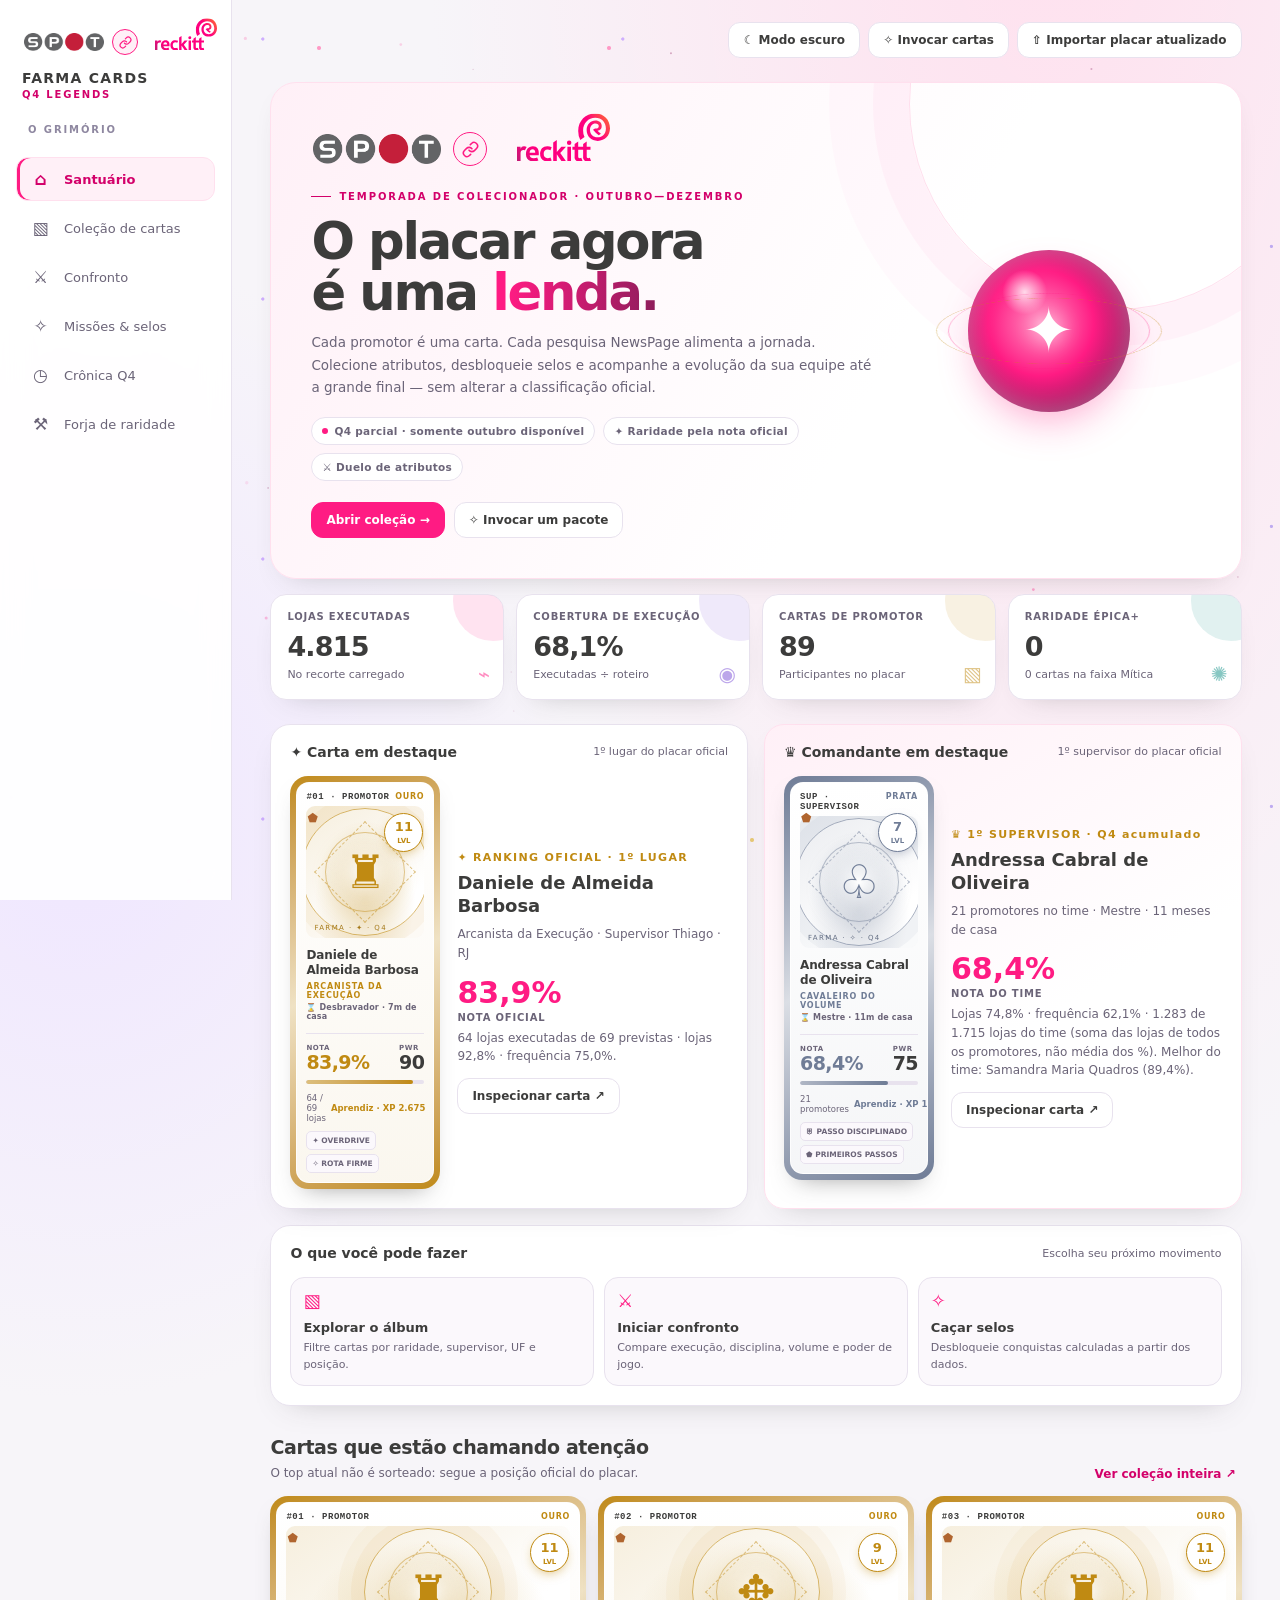
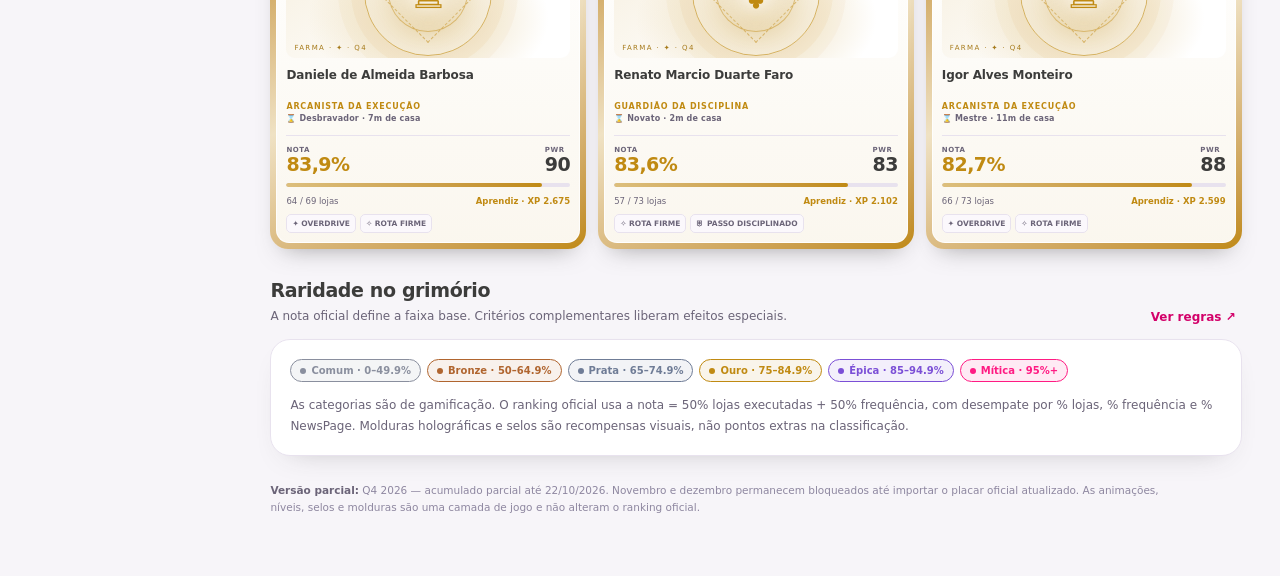
==== commit a4ad2561: "Forja: regra do supervisor explícita (mesma nota, soma do time) Co-Authored-By: Claude Opus 5.5 <nor" ====
--- a/site/cards/index.html
+++ b/site/cards/index.html
@@ -670,7 +670,7 @@
   <b>XP total</b> = XP base + XP das missões conquistadas (Ato I até ${somaAto(1)} · Ato II até ${somaAto(2)} · Ato III até ${somaAto(3)}).<br>
   <b>Nível</b> = 1 + a cada ${XP_NIVEL} XP, até o nível ${NIVEL_MAX}.<br>
   <b>Atos:</b> cada ato abre quando o mês entra no placar (Ato III com dezembro e o acumulado do trimestre). Missão de ato aberto continua valendo nos meses seguintes.<br>
-  <b>Ranking oficial:</b> nota = 50% × % lojas executadas + 50% × % frequência (pesquisas NewsPage ÷ visitas planejadas no mês, como no Tracking); desempate % lojas → % frequência → % NewsPage realizado. Raridade, classe, PWR, XP, nível, missões, selos, trilha e confronto <b>não</b> mudam posição, desempate nem premiação.</div>`;
+  <b>Ranking oficial:</b> nota = 50% × % lojas executadas + 50% × % frequência (pesquisas NewsPage ÷ visitas planejadas no mês, como no Tracking); desempate % lojas → % frequência → % NewsPage realizado. <b>Supervisor:</b> mesma nota e mesmo desempate, somando as lojas, pesquisas e visitas planejadas de todos os promotores do time (soma, não média dos %); prêmio para o 1º supervisor. Raridade, classe, PWR, XP, nível, missões, selos, trilha e confronto <b>não</b> mudam posição, desempate nem premiação.</div>`;
  $('forgeRules').innerHTML=bloco('◇ Raridade completa','nota oficial',raridade)+bloco('♜ Classes da carta','decididas nesta ordem',classes)+bloco('✧ Missões e selos','15 missões em 3 atos',missoes)+bloco('♛ Trilha de recompensas','XP das missões',trilha)+bloco('⚙ Fórmulas do jogo','como cada número é calculado',formulas)+(typeof PATENTES!=='undefined'?bloco('⌛ Patente na guilda','tempo de casa (cadastro)',tab(['Patente','Tempo de casa','Efeito'],PATENTES.map((p,i)=>[p[1],PATENTES[i+1]?`${p[0]} a ${PATENTES[i+1][0]-1} meses`:`${p[0]} meses ou mais`,'Título na carta e filtro da coleção. Não entra no PWR, no XP nem no ranking.']))):'');
 }
 function renderChronicle(selected=activeKey==='q4'?'out':activeKey){const keys=['out','nov','dez'];$('monthTrack').innerHTML=keys.map((k,i)=>{const ready=hasMonth(k),d=MESES[k]||{};return `<button class="month-node ${ready?'available':'future'}" data-month="${k}" ${ready?'':'disabled'}><span class="node-orb">${ready?'✓':'⌁'}</span><div class="month-name">${monthLabel(k)}</div><div class="month-state">${ready?esc(d.sub||'Dados carregados'):'Dados ainda não importados'}</div></button>`}).join('');document.querySelectorAll('[data-month]').forEach(b=>b.addEventListener('click',()=>renderChronicle(b.dataset.month)));const d=MESES[selected];if(!hasMonth(selected)){$('monthResults').innerHTML=`<div class="eyebrow">${monthLabel(selected)}</div><h3 style="margin-top:10px">✧ Esta página ainda está selada</h3><p>Quando a versão do placar oficial incluir ${monthLabel(selected).toLowerCase()}, importe o HTML atualizado. Os valores serão lidos do arquivo, sem transformar ausência de dados em zero.</p><button class="btn primary" onclick="document.getElementById('importBtn').click()">Importar atualização</button>`;return}$('monthResults').innerHTML=`<div class="panel-head"><div><h3>${esc(monthSummaryLabel(d))}</h3><span>Fonte: placar original importado</span></div><span class="tag">${d.prom.length} promotores · ${d.sup.length} supervisores</span></div><div class="stat-grid" style="margin:0 0 15px"><div class="stat"><div class="label">LOJAS NO ROTEIRO</div><strong>${number(d.tot?.lojas||0)}</strong></div><div class="stat"><div class="label">LOJAS EXECUTADAS</div><strong>${number(d.tot?.exec||0)}</strong></div><div class="stat"><div class="label">EXECUÇÃO TOTAL</div><strong>${pct(d.tot?.lojas?(d.tot.exec/d.tot.lojas*100):0)}</strong></div><div class="stat"><div class="label">SUPERVISORES</div><strong>${number(d.sup.length)}</strong></div></div><h3 style="margin:12px 0 8px">Top 5 promotores · ${esc(d.label||monthLabel(selected))}</h3>${d.prom.slice(0,5).map(r=>`<div class="rank-line"><span class="rank-pos">#${r.pos}</span><div><div class="rank-name">${esc(r.nome)}</div><div class="rank-bar"><span style="width:${Math.min(100,r.pct)}%"></span></div></div><span class="rank-percent">${pct(r.pct)}</span></div>`).join('')}<p style="margin-top:13px">${esc(stripHTML(d.periodo||d.rodape||''))}</p>`}
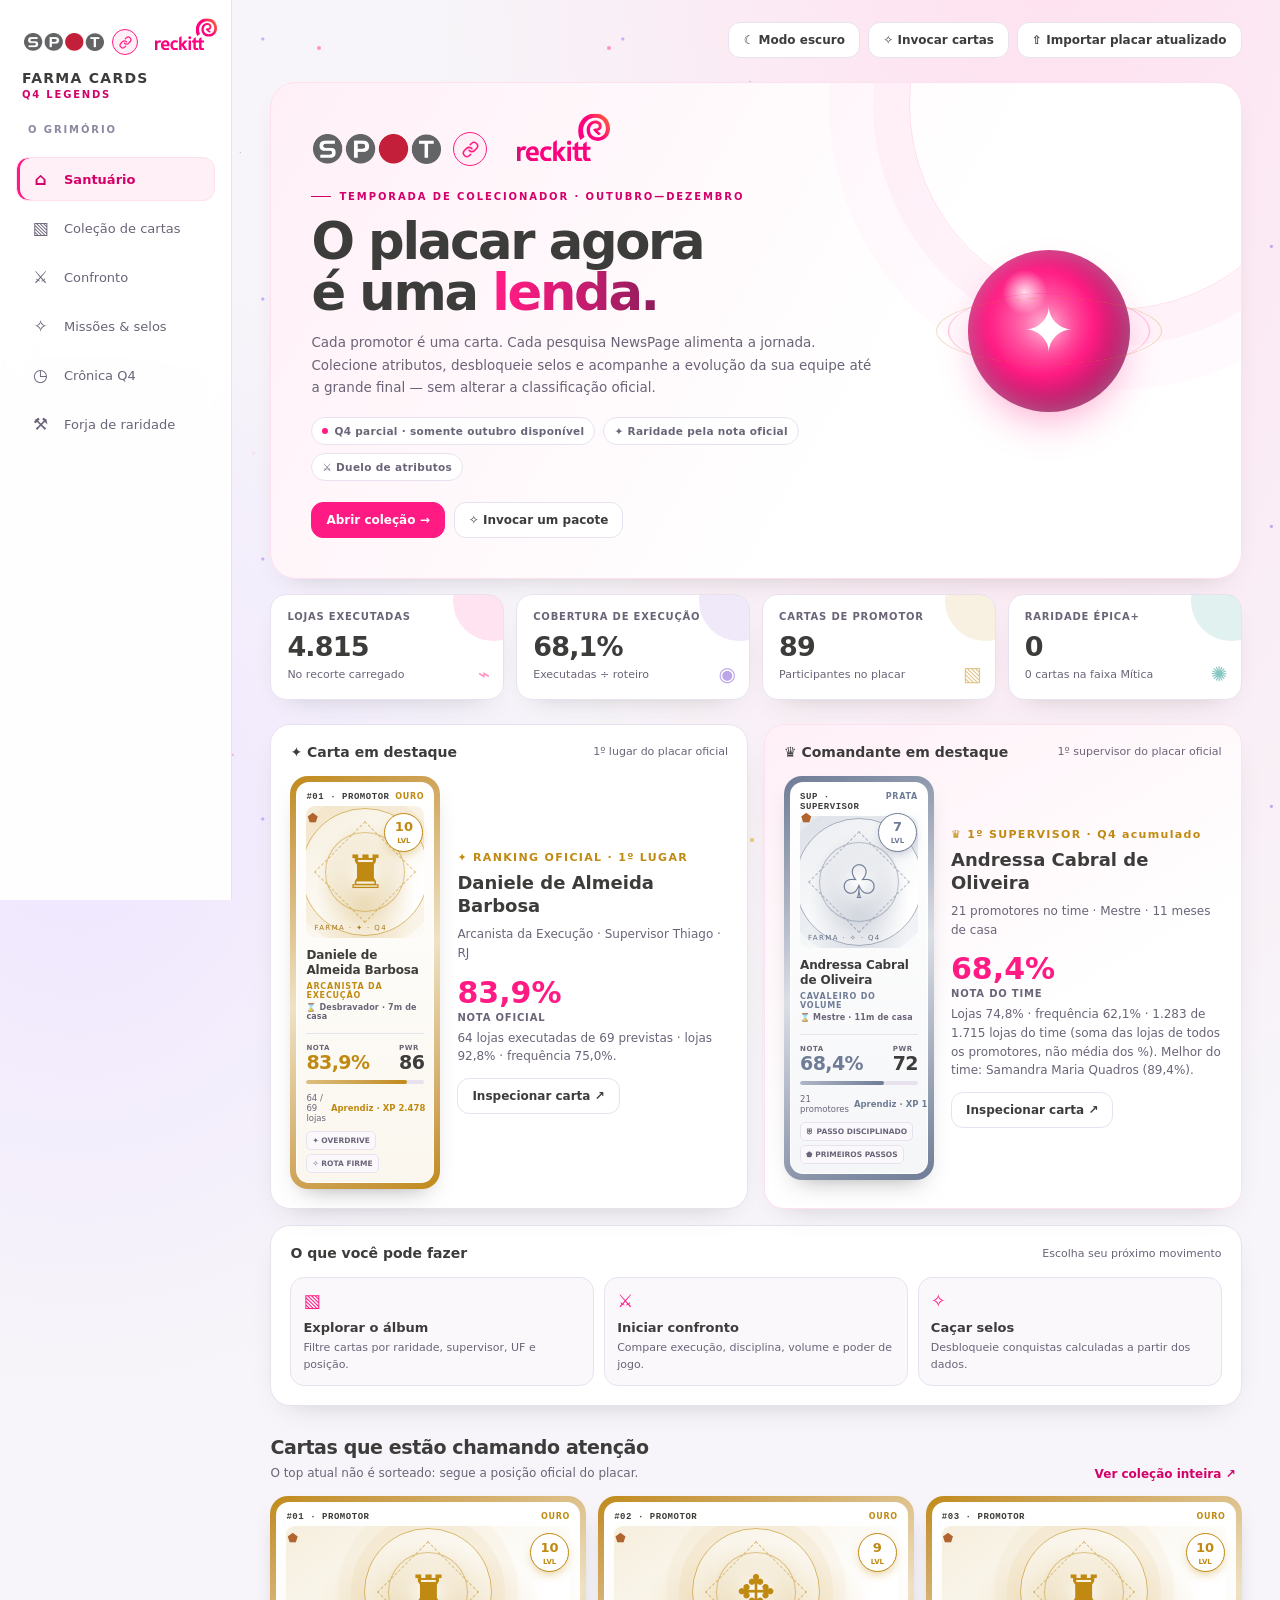
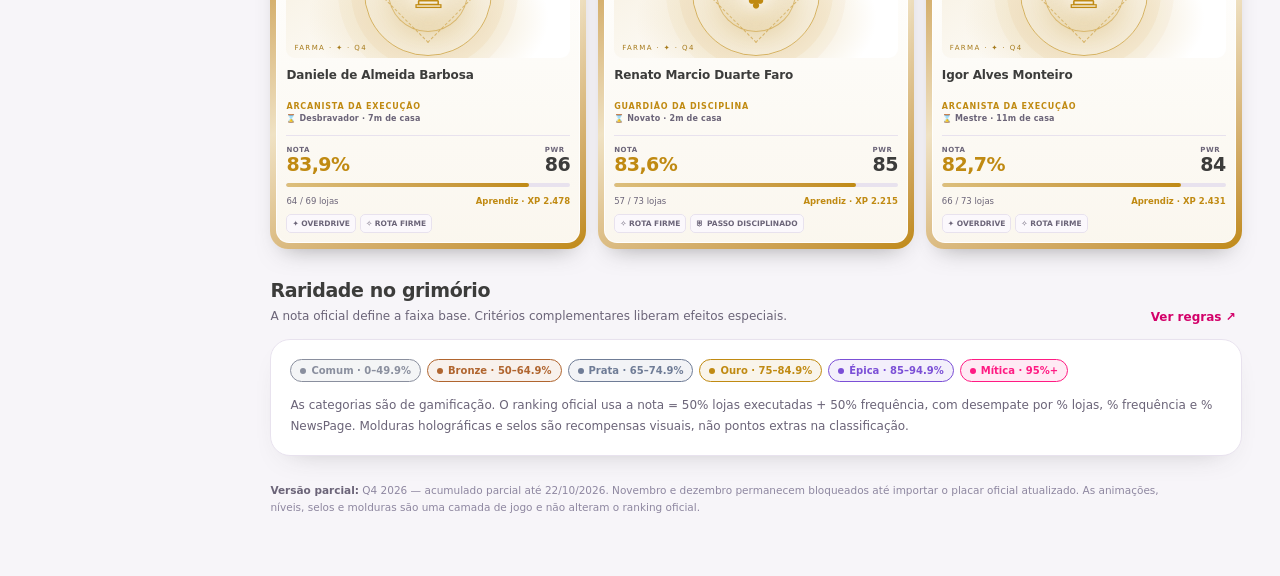
==== commit 20f474c4: "PWR alinhado à nota oficial: 90% nota + 10% volume Co-Authored-By: Claude Opus 5.5 <noreply@anthropi" ====
--- a/site/cards/index.html
+++ b/site/cards/index.html
@@ -486,7 +486,7 @@
 
   <section id="page-forge" class="page">
     <div class="page-title"><div><div class="eyebrow">Regras da coleção</div><h1>Forja de raridade</h1><p>Estas são as regras de raridade da campanha. Valem igual para todo mundo e só mudam numa nova versão do arquivo.</p></div></div>
-    <div class="forge-grid"><div class="panel"><div class="panel-head"><h3>⚒ Faixas de raridade</h3><span>% de lojas executadas</span></div><div id="rarityInputs"></div></div><div class="panel"><div class="panel-head"><h3>✧ Requisitos de raridade máxima</h3><span>Efeitos e selos</span></div><div id="gatingInputs"></div><div class="formula"><strong>Como o sistema é calculado</strong><br>• Raridade base = percentual de lojas executadas do placar oficial.<br>• Poder de jogo (PWR) = 70% lojas executadas + 20% frequência + 10% índice de volume (até 50 lojas executadas).<br>• Efeitos especiais requerem sinais adicionais, como disciplina de visitas e volume mínimo.<br>• XP = XP base do PWR + XP das missões conquistadas; nível sobe a cada 250 XP (até 30).<br>• PWR, nível, XP, selos e raridade nunca alteram o ranking oficial.</div></div></div>
+    <div class="forge-grid"><div class="panel"><div class="panel-head"><h3>⚒ Faixas de raridade</h3><span>% de lojas executadas</span></div><div id="rarityInputs"></div></div><div class="panel"><div class="panel-head"><h3>✧ Requisitos de raridade máxima</h3><span>Efeitos e selos</span></div><div id="gatingInputs"></div><div class="formula"><strong>Como o sistema é calculado</strong><br>• Raridade base = percentual de lojas executadas do placar oficial.<br>• Poder de jogo (PWR) = 90% nota oficial + 10% índice de volume (até 50 lojas executadas).<br>• Efeitos especiais requerem sinais adicionais, como disciplina de visitas e volume mínimo.<br>• XP = XP base do PWR + XP das missões conquistadas; nível sobe a cada 250 XP (até 30).<br>• PWR, nível, XP, selos e raridade nunca alteram o ranking oficial.</div></div></div>
     <div id="forgeRules" class="forge-rules"></div><div class="notice"><strong>Importante:</strong> no arquivo parcial de outubro, os atributos de visitas e lojas executadas servem como reforço visual. Selos de constância trimestral e campeões definitivos permanecem bloqueados até importar os dados mensais restantes.</div>
   </section>
   
@@ -543,7 +543,7 @@
 function uniquePeople(){const out=new Map();['q4','out','nov','dez'].forEach(k=>{if(!hasMonth(k))return;allRows(k).forEach(r=>{const id=identity(r);if(!out.has(id))out.set(id,r)})});return [...out.values()]}
 function maxExec(){const vals=allRows().map(r=>Number(r.exec)||0);return Math.max(50,...vals)}
 function volumeIndex(r){return Math.min(100,(Number(r.exec||0)/50)*100)}
-function power(r){return Math.round(((getNPScore(r)??0)*.7+Number(r.pctv||0)*.2+volumeIndex(r)*.1)*10)/10}
+function power(r){return Math.round((getNota(r)*.9+volumeIndex(r)*.1)*10)/10}
 function xpBase(r){return Math.round(power(r)*power(r)/100*25)}
 function xp(r){return xpBase(r)+missionXP(r)}
 function level(r){return Math.max(1,Math.min(NIVEL_MAX,1+Math.floor(xp(r)/XP_NIVEL)))}
@@ -665,7 +665,7 @@
  const somaAto=n=>number(MISSOES.filter(m=>m.ato===n).reduce((s,m)=>s+m.xp,0));
  const formulas=`<div class="formula">
   <b>Índice de volume</b> = mín(100; lojas executadas ÷ 50 × 100).<br>
-  <b>PWR (poder de jogo)</b> = 70% × % lojas executadas + 20% × % frequência + 10% × índice de volume.<br>
+  <b>PWR (poder de jogo)</b> = 90% × nota oficial + 10% × índice de volume. Segue a mesma ordem do ranking; o volume é só um pequeno bônus.<br>
   <b>XP base</b> = arredondar(PWR × PWR ÷ 100 × 25).<br>
   <b>XP total</b> = XP base + XP das missões conquistadas (Ato I até ${somaAto(1)} · Ato II até ${somaAto(2)} · Ato III até ${somaAto(3)}).<br>
   <b>Nível</b> = 1 + a cada ${XP_NIVEL} XP, até o nível ${NIVEL_MAX}.<br>
@@ -786,8 +786,7 @@
   const r = findRowById(id); if (!r) return; activeDetail = id;
   const t = tier(r), kind = r.kind || 'prom', el = elegibilidade(r), rx = raridadeExplicada(r), hist = historico(r), ms = missoesDe(r);
   const xpV = xp(r), lvl = level(r), falta = lvl >= NIVEL_MAX ? 0 : XP_NIVEL - (xpV % XP_NIVEL), tr = trilhaDe(r);
-  const E = getNPScore(r)||0, D = Number(r.pctv)||0, V = volumeIndex(r);
-  const comp = [['Execução', E, .70, '% lojas executadas'], ['Disciplina', D, .20, '% frequência'], ['Volume', V, .10, `lojas executadas ÷ 50 (máx. 100)`]];
+  const comp = [['Nota oficial', getNota(r)||0, .90, '50% lojas + 50% frequência'], ['Volume', volumeIndex(r), .10, `lojas executadas ÷ 50 (máx. 100)`]];
   const periodo = activeKey==='q4' ? 'Q4 acumulado · ' + (data().fechado ? 'trimestre fechado' : 'parcial até ' + corteBR('q4')) : monthLabel(activeKey) + ' · ' + (mesFechado(activeKey) ? 'mês fechado' : 'parcial até ' + corteBR(activeKey));
   const ultimo = hist.filter(h => h.carregado && h.nivel != null), subiu = ultimo.length > 1 && ultimo[ultimo.length-1].nivel > ultimo[ultimo.length-2].nivel;
   const novas = ms.filter(m => m.feito && m.ato === Math.max(...ATOS.filter(a => atoAberto(a.num)).map(a => a.num), 0));
@@ -861,7 +860,7 @@
   const a = findRowById($('fighterA').value), b = findRowById($('fighterB').value);
   if (!a || !b){ $('duelResult').innerHTML = '<div class="empty-state">Escolha dois participantes para iniciar o confronto.</div>'; return; }
   if (identity(a)===identity(b)){ $('duelResult').innerHTML = '<div class="empty-state">Escolha dois participantes diferentes.</div>'; return; }
-  const at = r => [['Execução', getNPScore(r)||0, .70], ['Disciplina', Number(r.pctv)||0, .20], ['Volume', volumeIndex(r), .10]];
+  const at = r => [['Nota oficial', getNota(r)||0, .90], ['Volume', volumeIndex(r), .10]];
   const A = at(a), B = at(b), pa = power(a), pb = power(b);
   const vant = A.map((x,i) => ({n:x[0], a:x[1], b:B[i][1], w:x[2], cont:(x[1]-B[i][1])*x[2]}));
   const venc = pa===pb ? null : pa>pb ? a : b, perd = venc===a ? b : a;
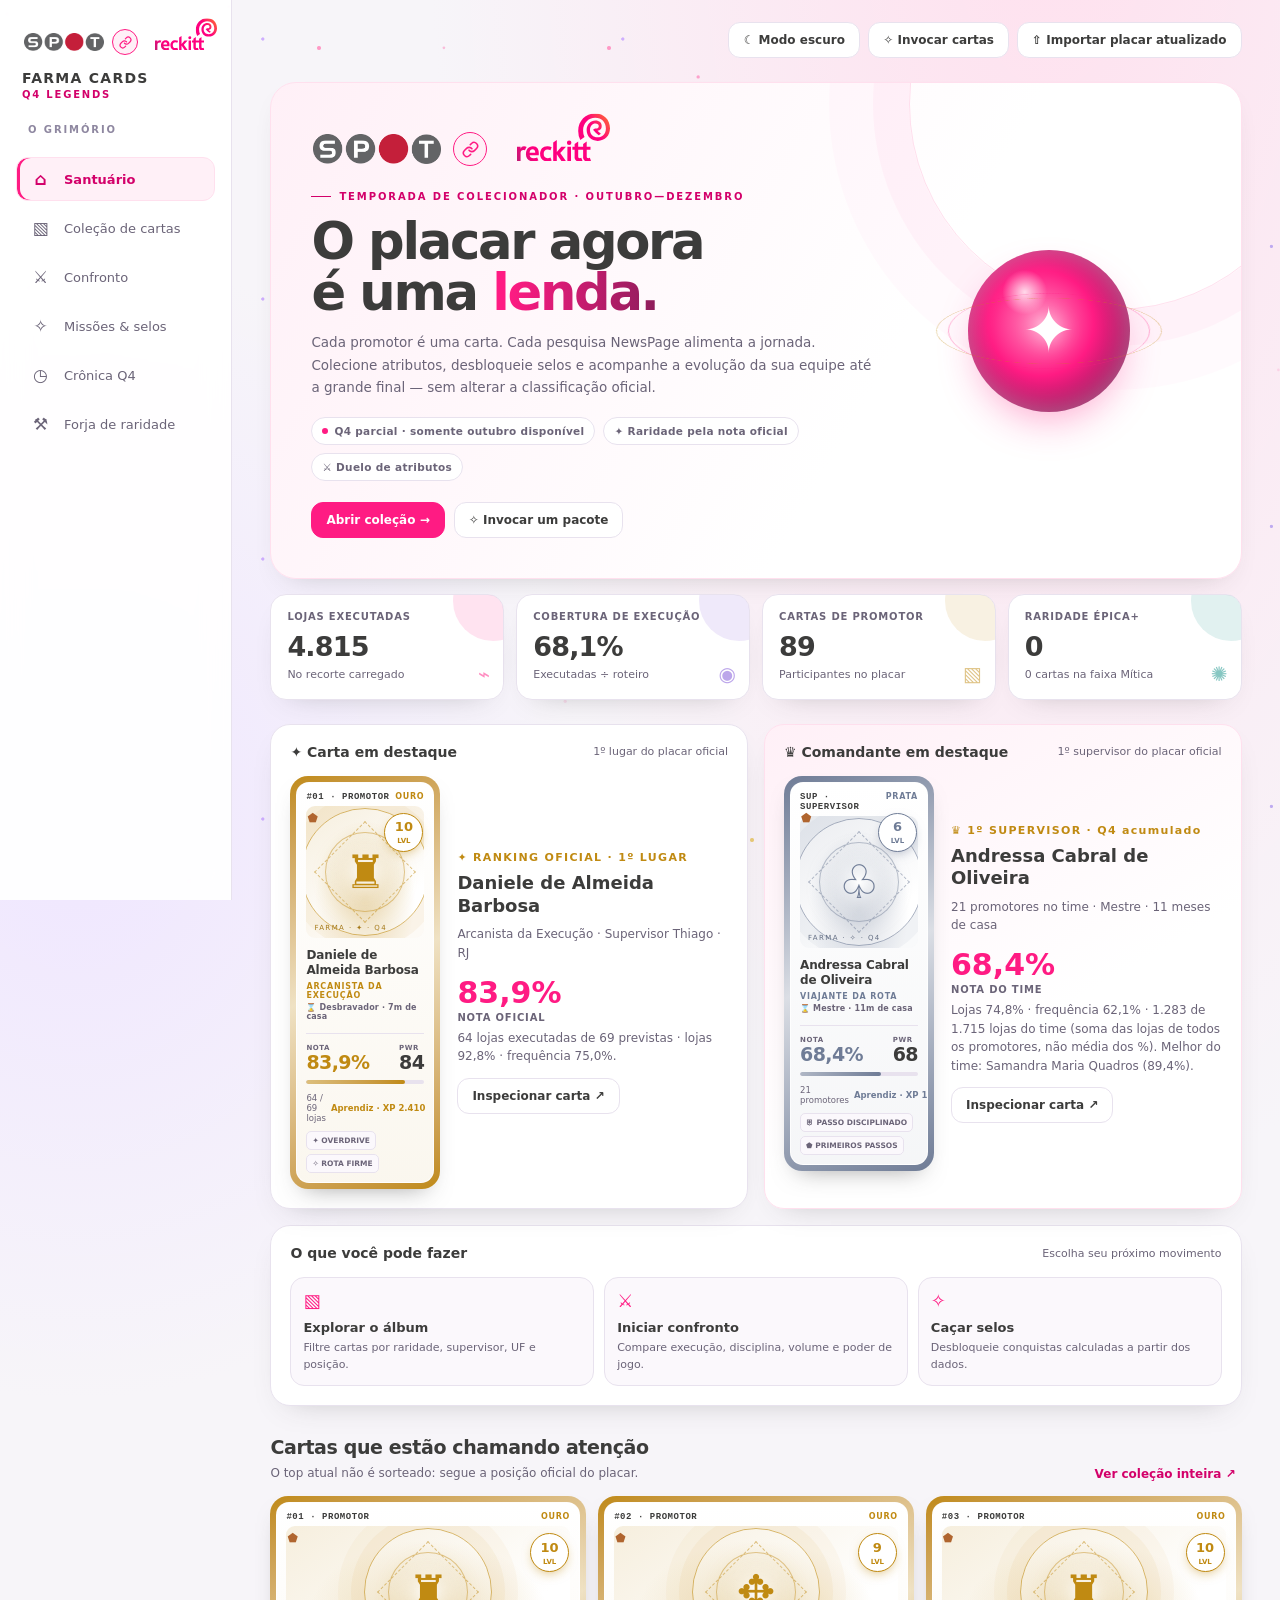
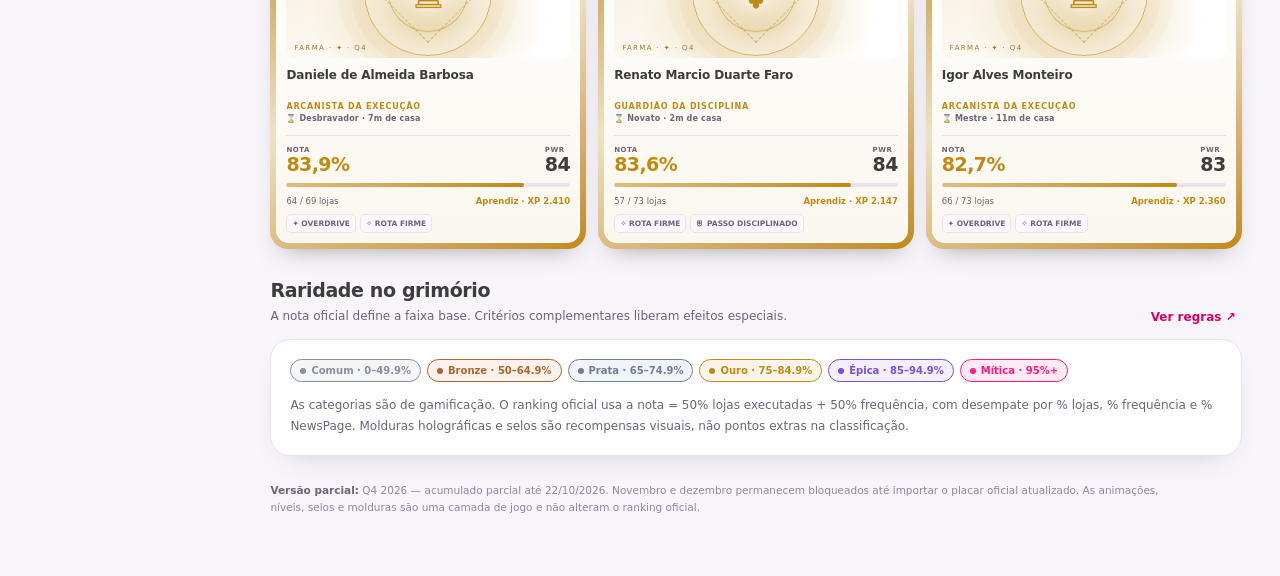
==== commit 0740aa76: "Jogo sem vantagem por tamanho de roteiro: PWR = nota, sem mínimo de lojas Co-Authored-By: Claude Opu" ====
--- a/site/cards/index.html
+++ b/site/cards/index.html
@@ -486,7 +486,7 @@
 
   <section id="page-forge" class="page">
     <div class="page-title"><div><div class="eyebrow">Regras da coleção</div><h1>Forja de raridade</h1><p>Estas são as regras de raridade da campanha. Valem igual para todo mundo e só mudam numa nova versão do arquivo.</p></div></div>
-    <div class="forge-grid"><div class="panel"><div class="panel-head"><h3>⚒ Faixas de raridade</h3><span>% de lojas executadas</span></div><div id="rarityInputs"></div></div><div class="panel"><div class="panel-head"><h3>✧ Requisitos de raridade máxima</h3><span>Efeitos e selos</span></div><div id="gatingInputs"></div><div class="formula"><strong>Como o sistema é calculado</strong><br>• Raridade base = percentual de lojas executadas do placar oficial.<br>• Poder de jogo (PWR) = 90% nota oficial + 10% índice de volume (até 50 lojas executadas).<br>• Efeitos especiais requerem sinais adicionais, como disciplina de visitas e volume mínimo.<br>• XP = XP base do PWR + XP das missões conquistadas; nível sobe a cada 250 XP (até 30).<br>• PWR, nível, XP, selos e raridade nunca alteram o ranking oficial.</div></div></div>
+    <div class="forge-grid"><div class="panel"><div class="panel-head"><h3>⚒ Faixas de raridade</h3><span>% de lojas executadas</span></div><div id="rarityInputs"></div></div><div class="panel"><div class="panel-head"><h3>✧ Requisitos de raridade máxima</h3><span>Efeitos e selos</span></div><div id="gatingInputs"></div><div class="formula"><strong>Como o sistema é calculado</strong><br>• Raridade base = percentual de lojas executadas do placar oficial.<br>• Poder de jogo (PWR) = nota oficial (50% lojas + 50% frequência), só percentuais, sem peso para o tamanho do roteiro.<br>• Efeitos especiais requerem sinais adicionais, como disciplina de visitas e volume mínimo.<br>• XP = XP base do PWR + XP das missões conquistadas; nível sobe a cada 250 XP (até 30).<br>• PWR, nível, XP, selos e raridade nunca alteram o ranking oficial.</div></div></div>
     <div id="forgeRules" class="forge-rules"></div><div class="notice"><strong>Importante:</strong> no arquivo parcial de outubro, os atributos de visitas e lojas executadas servem como reforço visual. Selos de constância trimestral e campeões definitivos permanecem bloqueados até importar os dados mensais restantes.</div>
   </section>
   
@@ -543,7 +543,7 @@
 function uniquePeople(){const out=new Map();['q4','out','nov','dez'].forEach(k=>{if(!hasMonth(k))return;allRows(k).forEach(r=>{const id=identity(r);if(!out.has(id))out.set(id,r)})});return [...out.values()]}
 function maxExec(){const vals=allRows().map(r=>Number(r.exec)||0);return Math.max(50,...vals)}
 function volumeIndex(r){return Math.min(100,(Number(r.exec||0)/50)*100)}
-function power(r){return Math.round((getNota(r)*.9+volumeIndex(r)*.1)*10)/10}
+function power(r){return Math.round(getNota(r)*10)/10}
 function xpBase(r){return Math.round(power(r)*power(r)/100*25)}
 function xp(r){return xpBase(r)+missionXP(r)}
 function level(r){return Math.max(1,Math.min(NIVEL_MAX,1+Math.floor(xp(r)/XP_NIVEL)))}
@@ -552,7 +552,7 @@
 function isFoil(r){return tier(r).id==='mythic'&&mythicUnlocked(r)}
 function extraBadges(r){return missoesDe(r).filter(m=>m.feito).sort((a,b)=>b.xp-a.xp).map(m=>({label:m.titulo.toUpperCase(),icon:m.icon,desc:m.desc}))}
 function eligibleAllMonths(r){return ['out','nov','dez'].every(k=>hasMonth(k)&&allRows(k).some(x=>identity(x)===identity(r)))}
-function roleOf(r){if(getNPScore(r)>=90)return 'Arcanista da Execução';if(Number(r.pctv)>=gates.disciplineVisit)return 'Guardião da Disciplina';if(Number(r.exec)>=gates.volumeExec)return 'Cavaleiro do Volume';if(getNPScore(r)>=thresholds.gold)return 'Sentinela de Execução';return 'Viajante da Rota'}
+function roleOf(r){if(getNPScore(r)>=90)return 'Arcanista da Execução';if(Number(r.pctv)>=gates.disciplineVisit)return 'Guardião da Disciplina';if(getNPScore(r)>=thresholds.gold)return 'Sentinela de Execução';return 'Viajante da Rota'}
 function glyph(r){const s=norm(r.nome);let sum=0;for(let i=0;i<s.length;i++)sum=(sum*31+s.charCodeAt(i))>>>0;return ICONS[sum%ICONS.length]}
 function cssTier(r){let t=tier(r);if(t.id==='mythic'&&isFoil(r))return 'mythic';return t.id}
 function tierClass(r){return 'rarity-'+tier(r).id}
@@ -652,20 +652,18 @@
  const classes=tab(['Ordem','Classe','Quando a carta recebe'],[
   ['1º','Arcanista da Execução','90% ou mais das lojas executadas'],
   ['2º','Guardião da Disciplina',`${gates.disciplineVisit}% ou mais de frequência`],
-  ['3º','Cavaleiro do Volume',`${gates.volumeExec} lojas executadas ou mais`],
   ['4º','Sentinela de Execução',`${thresholds.gold}% ou mais das lojas executadas (faixa Ouro)`],
   ['5º','Viajante da Rota','nenhuma das anteriores']]);
  const raridade=tab(['Raridade','Faixa da nota oficial','Observação'],[
   ['Comum',`abaixo de ${thresholds.bronze}%`,''],['Bronze',`${thresholds.bronze}% a ${thresholds.silver-0.1}%`,''],['Prata',`${thresholds.silver}% a ${thresholds.gold-0.1}%`,''],
   ['Ouro',`${thresholds.gold}% a ${thresholds.epic-0.1}%`,''],['Épica',`${thresholds.epic}% a ${thresholds.mythic-0.1}%`,''],
   ['Mítica selada',`${thresholds.mythic}% ou mais`,'sem os requisitos extras: moldura Mítica, sem holografia'],
-  ['Mítica holográfica',`${thresholds.mythic}% ou mais`,`e ${gates.mythicVisit}%+ de frequência e ${gates.mythicExec}+ lojas executadas`]]);
+  ['Mítica holográfica',`${thresholds.mythic}% ou mais`,`e ${gates.mythicVisit}%+ de frequência`]]);
  const missoes=tab(['Ato','Missão','Selo','Regra','XP'],MISSOES.map(m=>{const a=ATOS[m.ato-1];return [`${a.nome} · ${a.mes}`,`${m.icon} ${esc(m.titulo)}`,TIERS[m.tier].nome,esc(m.desc),`+${m.xp}`]}));
  const trilha=tab(['Nível da trilha','XP de missões','Recompensa na carta'],TRILHA.map(t=>[t.nome,`${number(t.xp)}+`,esc(t.premio)]));
  const somaAto=n=>number(MISSOES.filter(m=>m.ato===n).reduce((s,m)=>s+m.xp,0));
  const formulas=`<div class="formula">
-  <b>Índice de volume</b> = mín(100; lojas executadas ÷ 50 × 100).<br>
-  <b>PWR (poder de jogo)</b> = 90% × nota oficial + 10% × índice de volume. Segue a mesma ordem do ranking; o volume é só um pequeno bônus.<br>
+  <b>PWR (poder de jogo)</b> = nota oficial (50% × % lojas executadas + 50% × % frequência). Só percentuais: quem tem roteiro maior ou menor ganha na mesma proporção.<br>
   <b>XP base</b> = arredondar(PWR × PWR ÷ 100 × 25).<br>
   <b>XP total</b> = XP base + XP das missões conquistadas (Ato I até ${somaAto(1)} · Ato II até ${somaAto(2)} · Ato III até ${somaAto(3)}).<br>
   <b>Nível</b> = 1 + a cada ${XP_NIVEL} XP, até o nível ${NIVEL_MAX}.<br>
@@ -674,7 +672,7 @@
  $('forgeRules').innerHTML=bloco('◇ Raridade completa','nota oficial',raridade)+bloco('♜ Classes da carta','decididas nesta ordem',classes)+bloco('✧ Missões e selos','15 missões em 3 atos',missoes)+bloco('♛ Trilha de recompensas','XP das missões',trilha)+bloco('⚙ Fórmulas do jogo','como cada número é calculado',formulas)+(typeof PATENTES!=='undefined'?bloco('⌛ Patente na guilda','tempo de casa (cadastro)',tab(['Patente','Tempo de casa','Efeito'],PATENTES.map((p,i)=>[p[1],PATENTES[i+1]?`${p[0]} a ${PATENTES[i+1][0]-1} meses`:`${p[0]} meses ou mais`,'Título na carta e filtro da coleção. Não entra no PWR, no XP nem no ranking.']))):'');
 }
 function renderChronicle(selected=activeKey==='q4'?'out':activeKey){const keys=['out','nov','dez'];$('monthTrack').innerHTML=keys.map((k,i)=>{const ready=hasMonth(k),d=MESES[k]||{};return `<button class="month-node ${ready?'available':'future'}" data-month="${k}" ${ready?'':'disabled'}><span class="node-orb">${ready?'✓':'⌁'}</span><div class="month-name">${monthLabel(k)}</div><div class="month-state">${ready?esc(d.sub||'Dados carregados'):'Dados ainda não importados'}</div></button>`}).join('');document.querySelectorAll('[data-month]').forEach(b=>b.addEventListener('click',()=>renderChronicle(b.dataset.month)));const d=MESES[selected];if(!hasMonth(selected)){$('monthResults').innerHTML=`<div class="eyebrow">${monthLabel(selected)}</div><h3 style="margin-top:10px">✧ Esta página ainda está selada</h3><p>Quando a versão do placar oficial incluir ${monthLabel(selected).toLowerCase()}, importe o HTML atualizado. Os valores serão lidos do arquivo, sem transformar ausência de dados em zero.</p><button class="btn primary" onclick="document.getElementById('importBtn').click()">Importar atualização</button>`;return}$('monthResults').innerHTML=`<div class="panel-head"><div><h3>${esc(monthSummaryLabel(d))}</h3><span>Fonte: placar original importado</span></div><span class="tag">${d.prom.length} promotores · ${d.sup.length} supervisores</span></div><div class="stat-grid" style="margin:0 0 15px"><div class="stat"><div class="label">LOJAS NO ROTEIRO</div><strong>${number(d.tot?.lojas||0)}</strong></div><div class="stat"><div class="label">LOJAS EXECUTADAS</div><strong>${number(d.tot?.exec||0)}</strong></div><div class="stat"><div class="label">EXECUÇÃO TOTAL</div><strong>${pct(d.tot?.lojas?(d.tot.exec/d.tot.lojas*100):0)}</strong></div><div class="stat"><div class="label">SUPERVISORES</div><strong>${number(d.sup.length)}</strong></div></div><h3 style="margin:12px 0 8px">Top 5 promotores · ${esc(d.label||monthLabel(selected))}</h3>${d.prom.slice(0,5).map(r=>`<div class="rank-line"><span class="rank-pos">#${r.pos}</span><div><div class="rank-name">${esc(r.nome)}</div><div class="rank-bar"><span style="width:${Math.min(100,r.pct)}%"></span></div></div><span class="rank-percent">${pct(r.pct)}</span></div>`).join('')}<p style="margin-top:13px">${esc(stripHTML(d.periodo||d.rodape||''))}</p>`}
-function renderForge(){const row=(l,s,v,off)=>`<div class="setting-row"><div><strong>${l}</strong><small>${s}</small></div><span class="val${off?' off':''}">${v}</span></div>`;$('rarityInputs').innerHTML=[['bronze','Bronze'],['silver','Prata'],['gold','Ouro'],['epic','Épica'],['mythic','Mítica']].map(([k,n])=>row(`${n} a partir de`,'nota oficial no recorte',thresholds[k]+'%')).join('')+row('Comum',`abaixo de ${thresholds.bronze}%`,'&lt; '+thresholds.bronze+'%');$('gatingInputs').innerHTML=[row('Holográfica: visitas mínimas','% de frequência, além da faixa Mítica',gates.mythicVisit+'%'),row('Holográfica: volume mínimo','lojas executadas no recorte',gates.mythicExec),row('Classe Guardião da Disciplina','% de frequência',gates.disciplineVisit+'%'),row('Classe Cavaleiro do Volume','lojas executadas no recorte',gates.volumeExec),row('Proposta: Mítica trimestral','Exigir os 3 meses e a faixa Mítica em todos. Não é regra oficial.',PROPOSALS.trimestral.on?'ligada':'desligada',!PROPOSALS.trimestral.on),row('Proposta: amostra mínima',`Exigir ao menos ${PROPOSALS.amostra.min} lojas no roteiro para a holográfica. Não é regra oficial.`,PROPOSALS.amostra.on?'ligada':'desligada',!PROPOSALS.amostra.on)].join('')}
+function renderForge(){const row=(l,s,v,off)=>`<div class="setting-row"><div><strong>${l}</strong><small>${s}</small></div><span class="val${off?' off':''}">${v}</span></div>`;$('rarityInputs').innerHTML=[['bronze','Bronze'],['silver','Prata'],['gold','Ouro'],['epic','Épica'],['mythic','Mítica']].map(([k,n])=>row(`${n} a partir de`,'nota oficial no recorte',thresholds[k]+'%')).join('')+row('Comum',`abaixo de ${thresholds.bronze}%`,'&lt; '+thresholds.bronze+'%');$('gatingInputs').innerHTML=[row('Holográfica: visitas mínimas','% de frequência, além da faixa Mítica',gates.mythicVisit+'%'),row('Classe Guardião da Disciplina','% de frequência',gates.disciplineVisit+'%'),row('Proposta: Mítica trimestral','Exigir os 3 meses e a faixa Mítica em todos. Não é regra oficial.',PROPOSALS.trimestral.on?'ligada':'desligada',!PROPOSALS.trimestral.on),row('Proposta: amostra mínima',`Exigir ao menos ${PROPOSALS.amostra.min} lojas no roteiro para a holográfica. Não é regra oficial.`,PROPOSALS.amostra.on?'ligada':'desligada',!PROPOSALS.amostra.on)].join('')}
 function saveThresholds(e){e.preventDefault();let vals={};['bronze','silver','gold','epic','mythic'].forEach(k=>vals[k]=Math.max(1,Math.min(99,Number($('th-'+k).value)||DEFAULT_THRESHOLDS[k])));let ordered=['bronze','silver','gold','epic','mythic'];for(let i=1;i<ordered.length;i++)vals[ordered[i]]=Math.max(vals[ordered[i]],vals[ordered[i-1]]+1);if(vals.mythic>99){vals={...DEFAULT_THRESHOLDS};showToast('Os limiares precisam manter espaço entre as cinco raridades. Padrões restaurados.')}else{thresholds=vals;setStored('farmaCards.thresholds',JSON.stringify(thresholds));showToast('Faixas de raridade atualizadas.')}refreshApp()}
 function saveGateValues(){const next={};Object.keys(DEFAULT_GATES).forEach(k=>next[k]=Math.max(0,Math.min(100,Number($('gate-'+k).value)||0)));gates={...next};setStored('farmaCards.gates',JSON.stringify(gates));showToast('Requisitos de raridade e selos salvos.');refreshApp()}
 function refreshApp(){try{renderSupFeature()}catch(e){console.error(e)};try{renderForgeRules()}catch(e){console.error(e)};renderHome();setupCollectionFilters();renderCollection();renderQuests();renderChronicle();renderForge();fillDuelSelects();renderDuel()}
@@ -698,7 +696,7 @@
 /* --- nota oficial (26/10): 50% lojas + 50% frequência; raridade e carta usam a nota --- */
 function getNota(r){ const v = Number(r && r.nota); return Number.isFinite(v) ? v : getNPScore(r) }
 function tier(r){ const v = getNota(r) ?? 0; let sel = RARITIES[0]; for (const it of RARITIES.slice(1)) if (v >= it.min()) sel = it; return sel }
-function mythicUnlocked(r){ return getNota(r) >= thresholds.mythic && Number(r.pctv) >= gates.mythicVisit && Number(r.exec) >= gates.mythicExec && proposalsOk(r) }
+function mythicUnlocked(r){ return getNota(r) >= thresholds.mythic && Number(r.pctv) >= gates.mythicVisit && proposalsOk(r) }   // sem mínimo de lojas: roteiro grande ou pequeno tem a mesma chance
 
 /* --- meses: corte e fechado (vêm do placar) --- */
 function mesFechado(k){ return !!(MESES[k] && MESES[k].disponivel && MESES[k].fechado) }
@@ -776,8 +774,7 @@
   const v = getNota(r), t = tier(r), idx = RARITIES.findIndex(x => x.id === t.id), prox = RARITIES[idx+1];
   const req = [
     [`nota ${thresholds.mythic}+`, v >= thresholds.mythic, fmtP(v)],
-    [`${gates.mythicVisit}%+ de frequência`, Number(r.pctv) >= gates.mythicVisit, fmtP(Number(r.pctv))],
-    [`${gates.mythicExec}+ lojas executadas`, Number(r.exec) >= gates.mythicExec, number(r.exec)]];
+    [`${gates.mythicVisit}%+ de frequência`, Number(r.pctv) >= gates.mythicVisit, fmtP(Number(r.pctv))]];
   return {t, v, falta: prox ? Math.max(0, prox.min() - v) : 0, prox, req, foil:isFoil(r)};
 }
 
@@ -786,7 +783,7 @@
   const r = findRowById(id); if (!r) return; activeDetail = id;
   const t = tier(r), kind = r.kind || 'prom', el = elegibilidade(r), rx = raridadeExplicada(r), hist = historico(r), ms = missoesDe(r);
   const xpV = xp(r), lvl = level(r), falta = lvl >= NIVEL_MAX ? 0 : XP_NIVEL - (xpV % XP_NIVEL), tr = trilhaDe(r);
-  const comp = [['Nota oficial', getNota(r)||0, .90, '50% lojas + 50% frequência'], ['Volume', volumeIndex(r), .10, `lojas executadas ÷ 50 (máx. 100)`]];
+  const comp = [['Lojas', Number(r.pct)||0, .5, '% lojas executadas'], ['Frequência', Number(r.pctv)||0, .5, 'pesquisas ÷ visitas planejadas']];
   const periodo = activeKey==='q4' ? 'Q4 acumulado · ' + (data().fechado ? 'trimestre fechado' : 'parcial até ' + corteBR('q4')) : monthLabel(activeKey) + ' · ' + (mesFechado(activeKey) ? 'mês fechado' : 'parcial até ' + corteBR(activeKey));
   const ultimo = hist.filter(h => h.carregado && h.nivel != null), subiu = ultimo.length > 1 && ultimo[ultimo.length-1].nivel > ultimo[ultimo.length-2].nivel;
   const novas = ms.filter(m => m.feito && m.ato === Math.max(...ATOS.filter(a => atoAberto(a.num)).map(a => a.num), 0));
@@ -860,7 +857,7 @@
   const a = findRowById($('fighterA').value), b = findRowById($('fighterB').value);
   if (!a || !b){ $('duelResult').innerHTML = '<div class="empty-state">Escolha dois participantes para iniciar o confronto.</div>'; return; }
   if (identity(a)===identity(b)){ $('duelResult').innerHTML = '<div class="empty-state">Escolha dois participantes diferentes.</div>'; return; }
-  const at = r => [['Nota oficial', getNota(r)||0, .90], ['Volume', volumeIndex(r), .10]];
+  const at = r => [['Lojas', Number(r.pct)||0, .5], ['Frequência', Number(r.pctv)||0, .5]];
   const A = at(a), B = at(b), pa = power(a), pb = power(b);
   const vant = A.map((x,i) => ({n:x[0], a:x[1], b:B[i][1], w:x[2], cont:(x[1]-B[i][1])*x[2]}));
   const venc = pa===pb ? null : pa>pb ? a : b, perd = venc===a ? b : a;
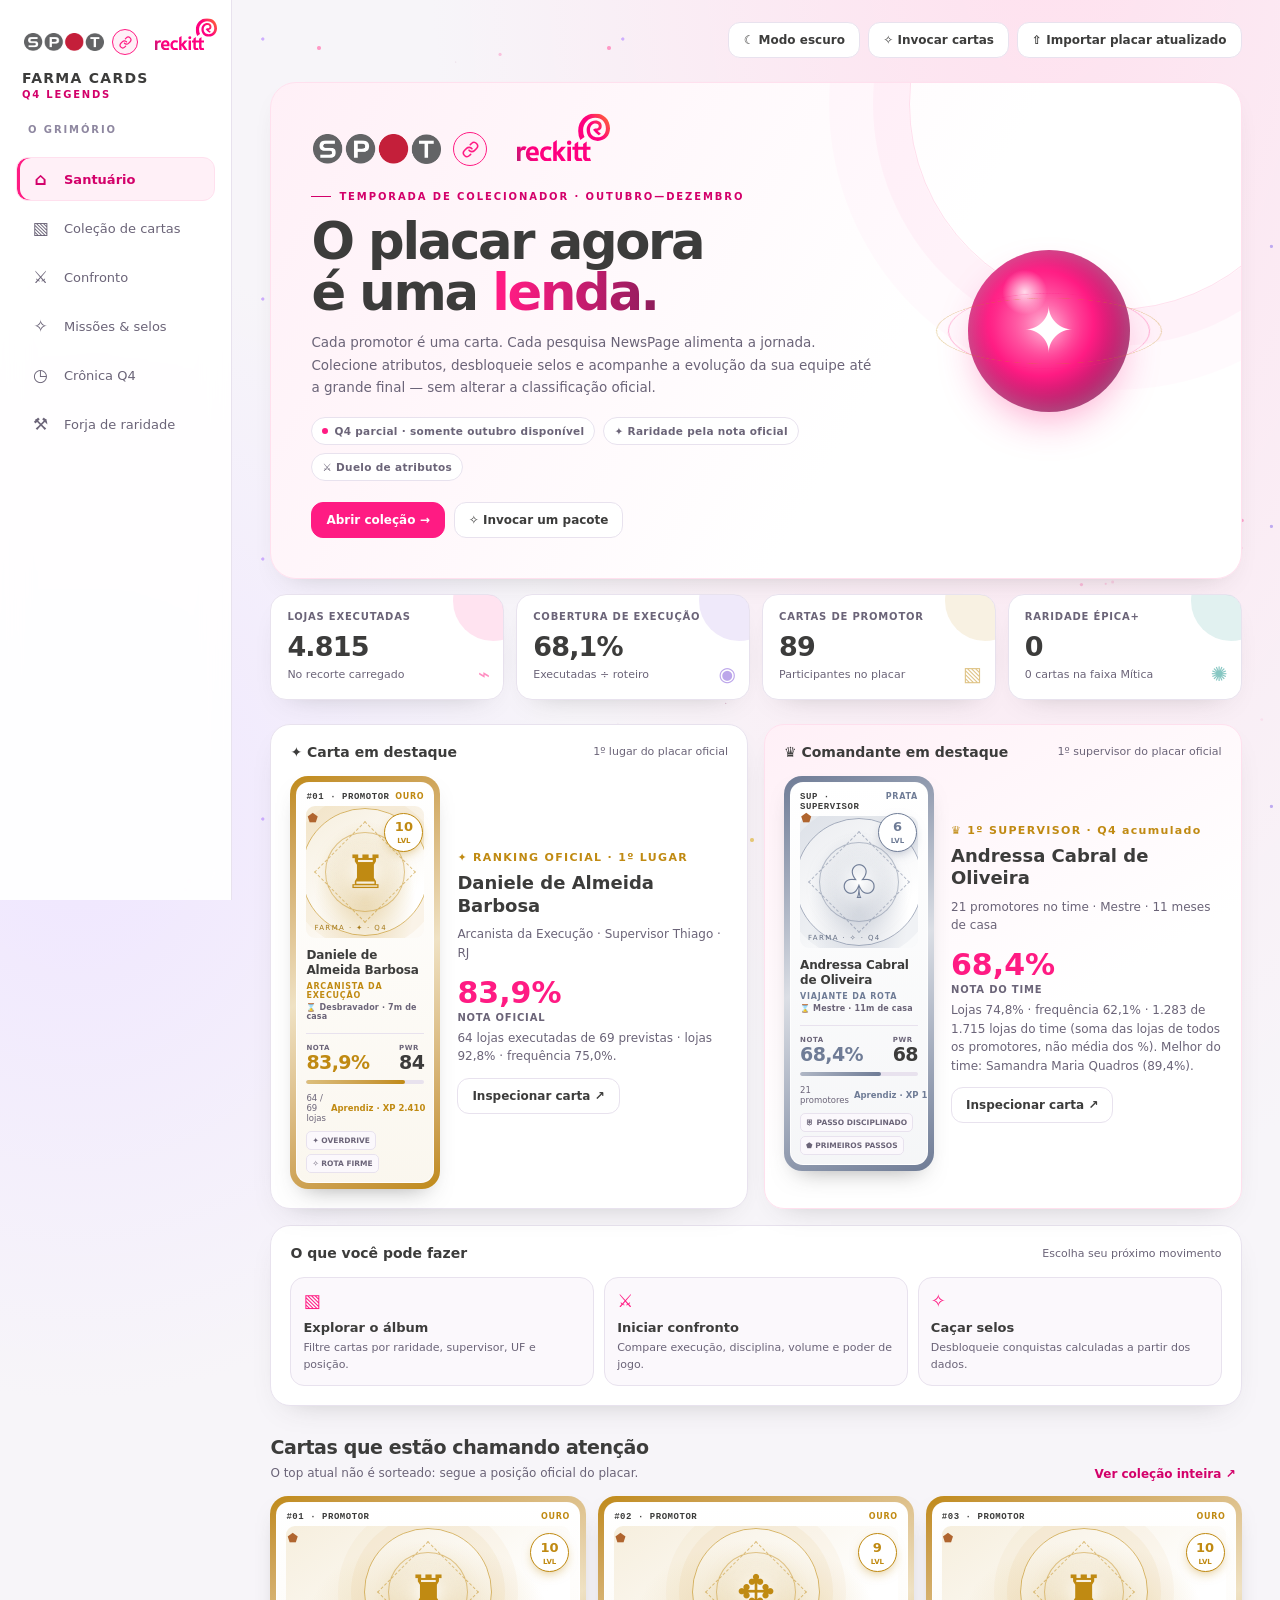
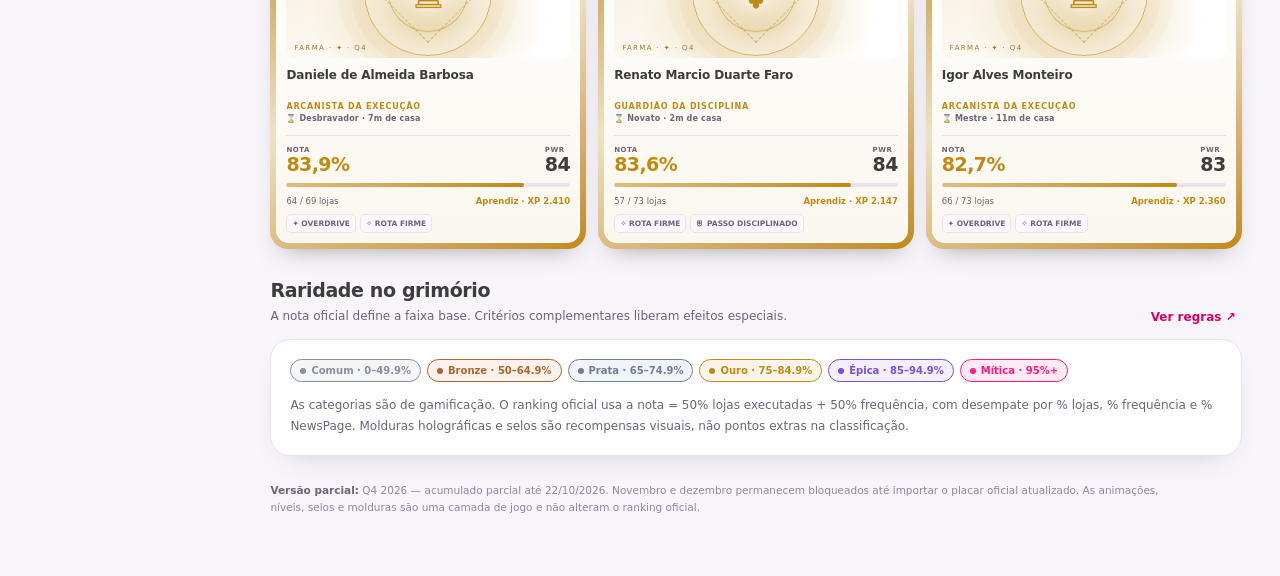
==== commit 5fe87cb1: "Texto: sem regra por quantidade de lojas Co-Authored-By: Claude Opus 5.5 <noreply@anthropic.com>" ====
--- a/site/cards/index.html
+++ b/site/cards/index.html
@@ -486,7 +486,7 @@
 
   <section id="page-forge" class="page">
     <div class="page-title"><div><div class="eyebrow">Regras da coleção</div><h1>Forja de raridade</h1><p>Estas são as regras de raridade da campanha. Valem igual para todo mundo e só mudam numa nova versão do arquivo.</p></div></div>
-    <div class="forge-grid"><div class="panel"><div class="panel-head"><h3>⚒ Faixas de raridade</h3><span>% de lojas executadas</span></div><div id="rarityInputs"></div></div><div class="panel"><div class="panel-head"><h3>✧ Requisitos de raridade máxima</h3><span>Efeitos e selos</span></div><div id="gatingInputs"></div><div class="formula"><strong>Como o sistema é calculado</strong><br>• Raridade base = percentual de lojas executadas do placar oficial.<br>• Poder de jogo (PWR) = nota oficial (50% lojas + 50% frequência), só percentuais, sem peso para o tamanho do roteiro.<br>• Efeitos especiais requerem sinais adicionais, como disciplina de visitas e volume mínimo.<br>• XP = XP base do PWR + XP das missões conquistadas; nível sobe a cada 250 XP (até 30).<br>• PWR, nível, XP, selos e raridade nunca alteram o ranking oficial.</div></div></div>
+    <div class="forge-grid"><div class="panel"><div class="panel-head"><h3>⚒ Faixas de raridade</h3><span>% de lojas executadas</span></div><div id="rarityInputs"></div></div><div class="panel"><div class="panel-head"><h3>✧ Requisitos de raridade máxima</h3><span>Efeitos e selos</span></div><div id="gatingInputs"></div><div class="formula"><strong>Como o sistema é calculado</strong><br>• Raridade base = percentual de lojas executadas do placar oficial.<br>• Poder de jogo (PWR) = nota oficial (50% lojas + 50% frequência), só percentuais, sem peso para o tamanho do roteiro.<br>• A Holográfica exige também frequência mínima; nenhuma regra depende da quantidade de lojas do roteiro.<br>• XP = XP base do PWR + XP das missões conquistadas; nível sobe a cada 250 XP (até 30).<br>• PWR, nível, XP, selos e raridade nunca alteram o ranking oficial.</div></div></div>
     <div id="forgeRules" class="forge-rules"></div><div class="notice"><strong>Importante:</strong> no arquivo parcial de outubro, os atributos de visitas e lojas executadas servem como reforço visual. Selos de constância trimestral e campeões definitivos permanecem bloqueados até importar os dados mensais restantes.</div>
   </section>
   
